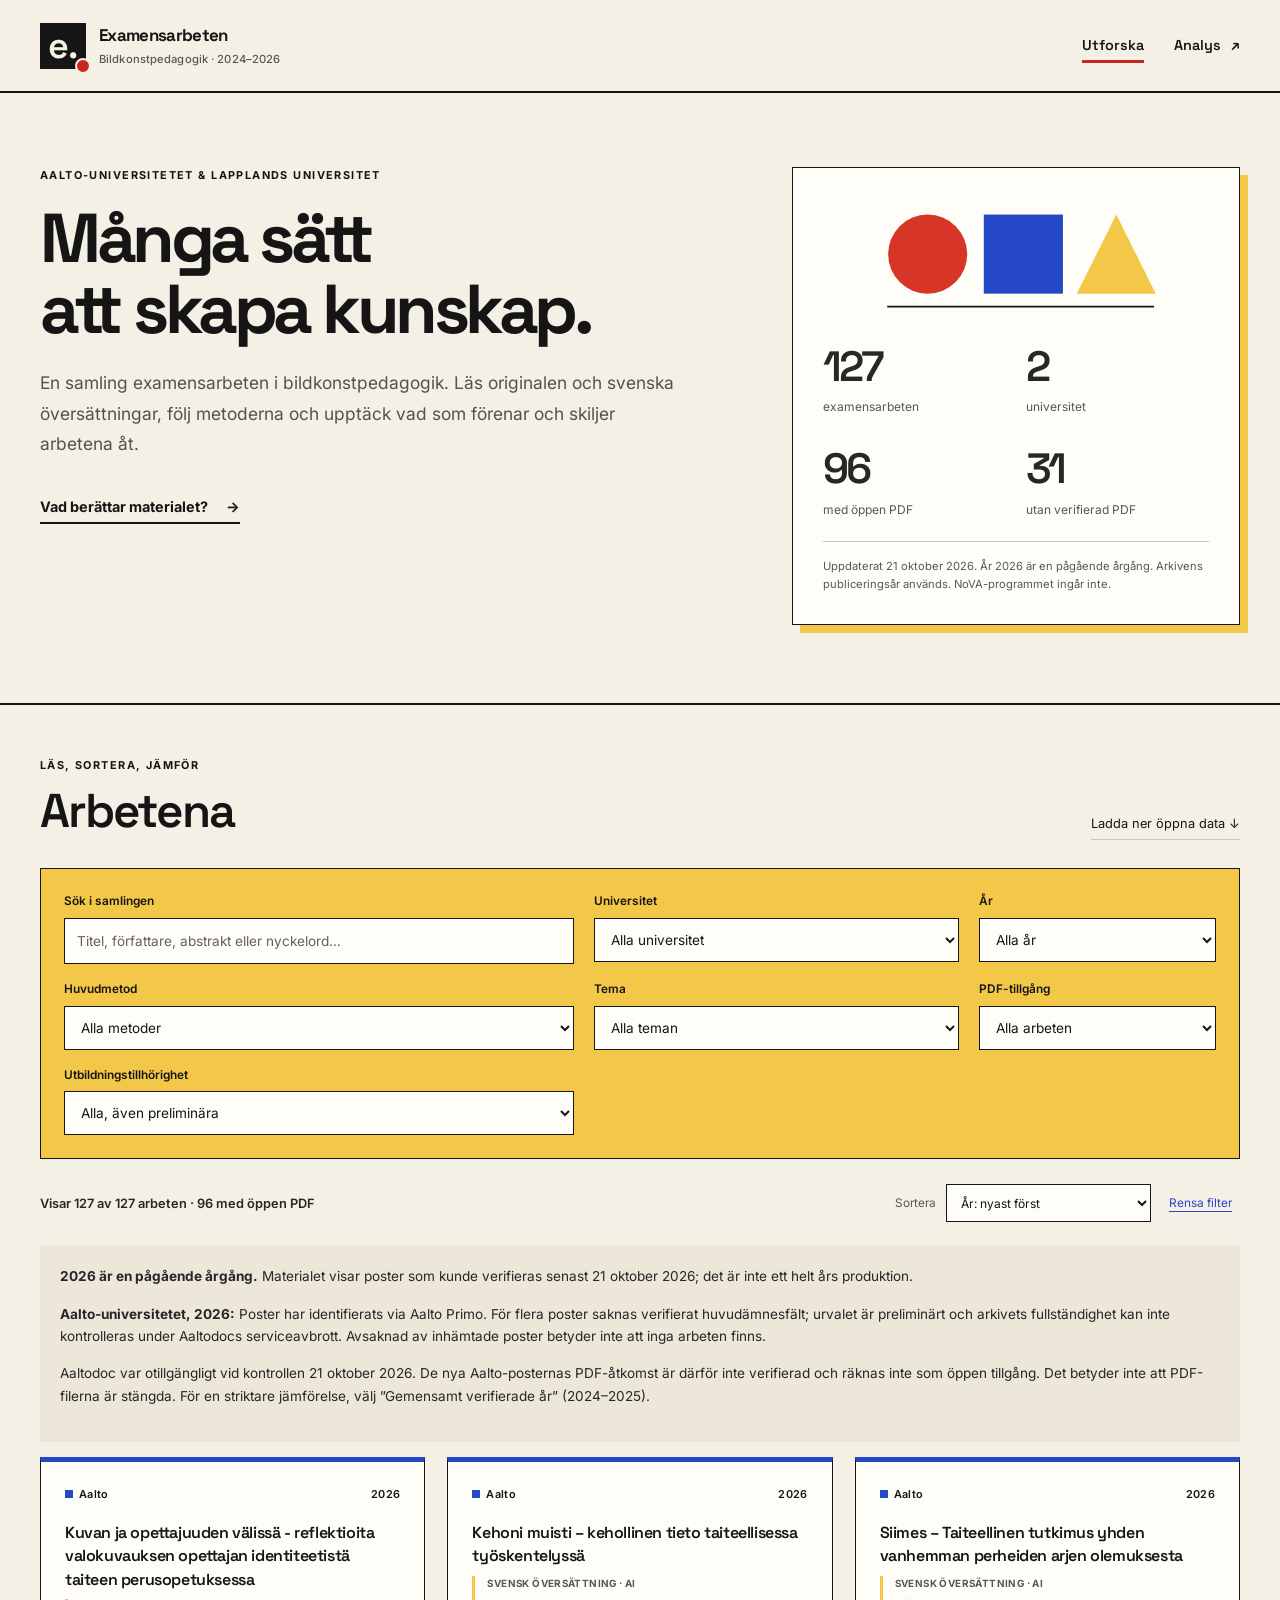
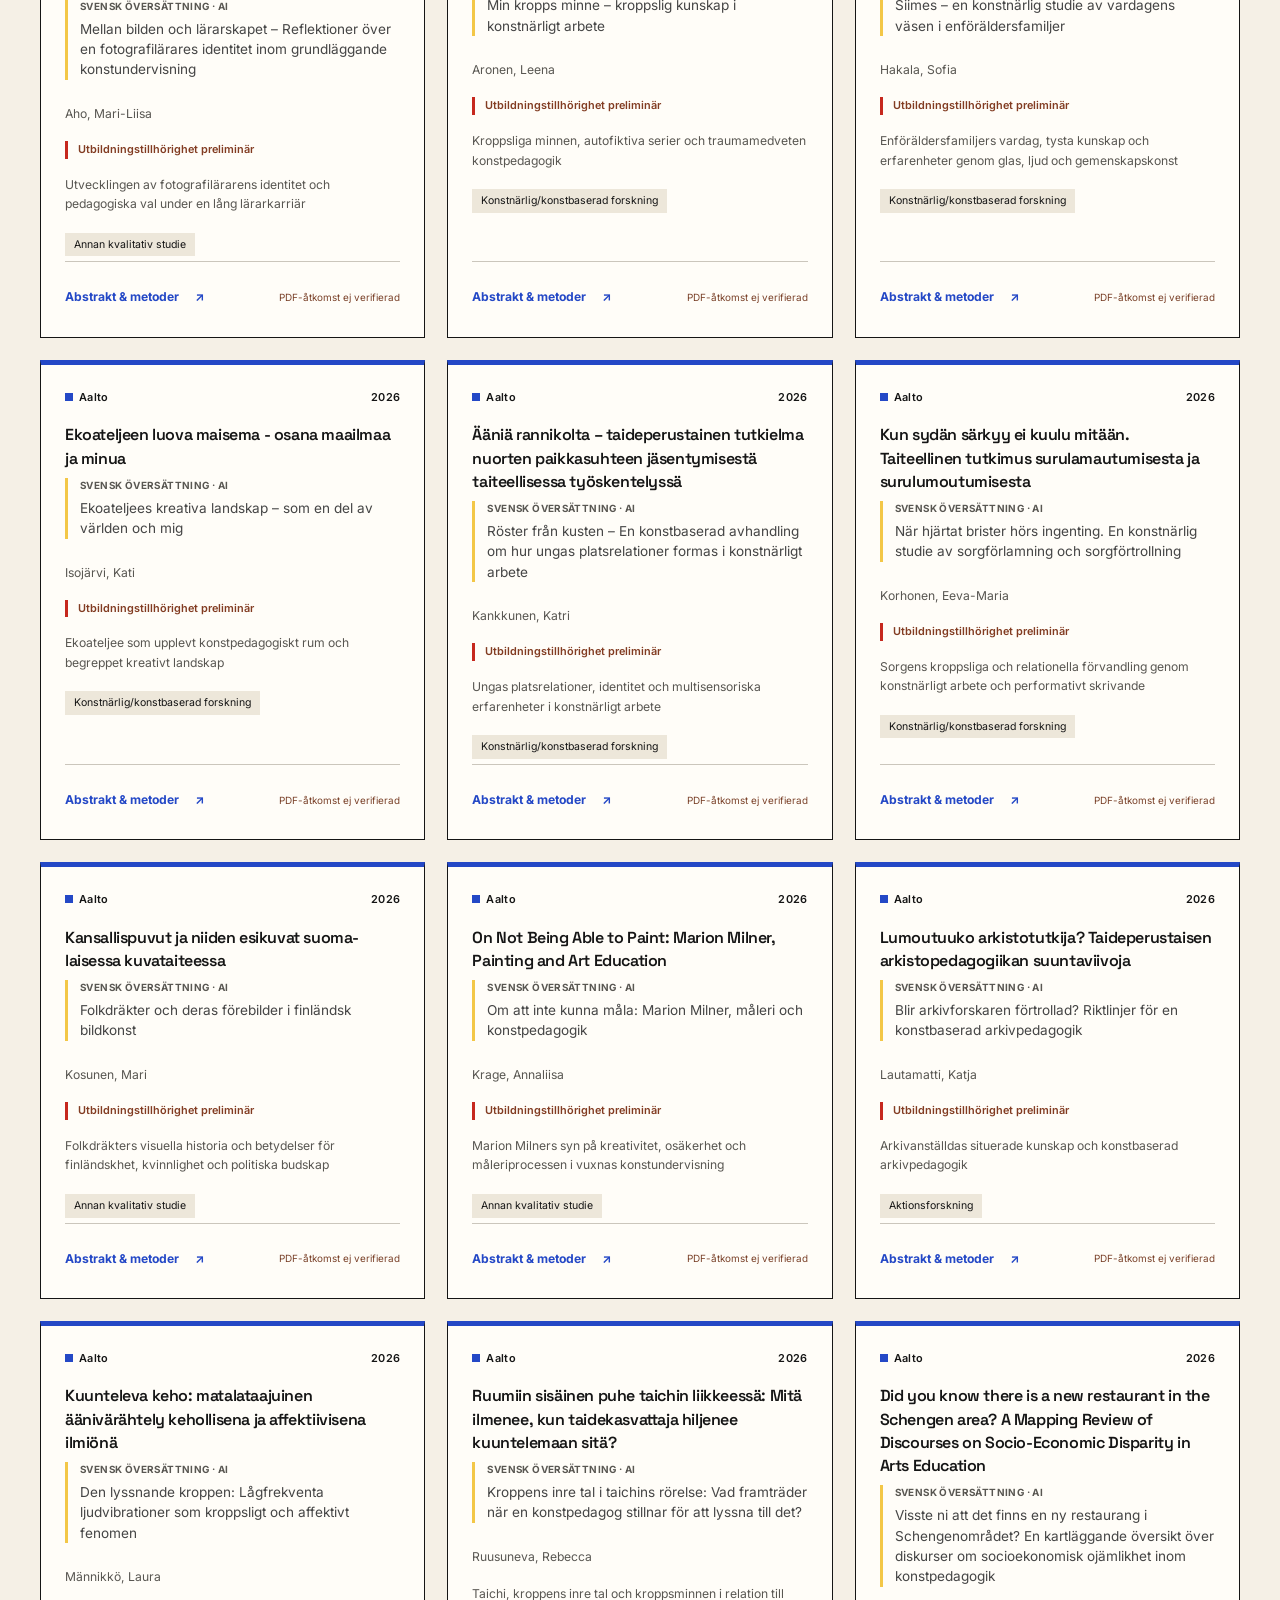
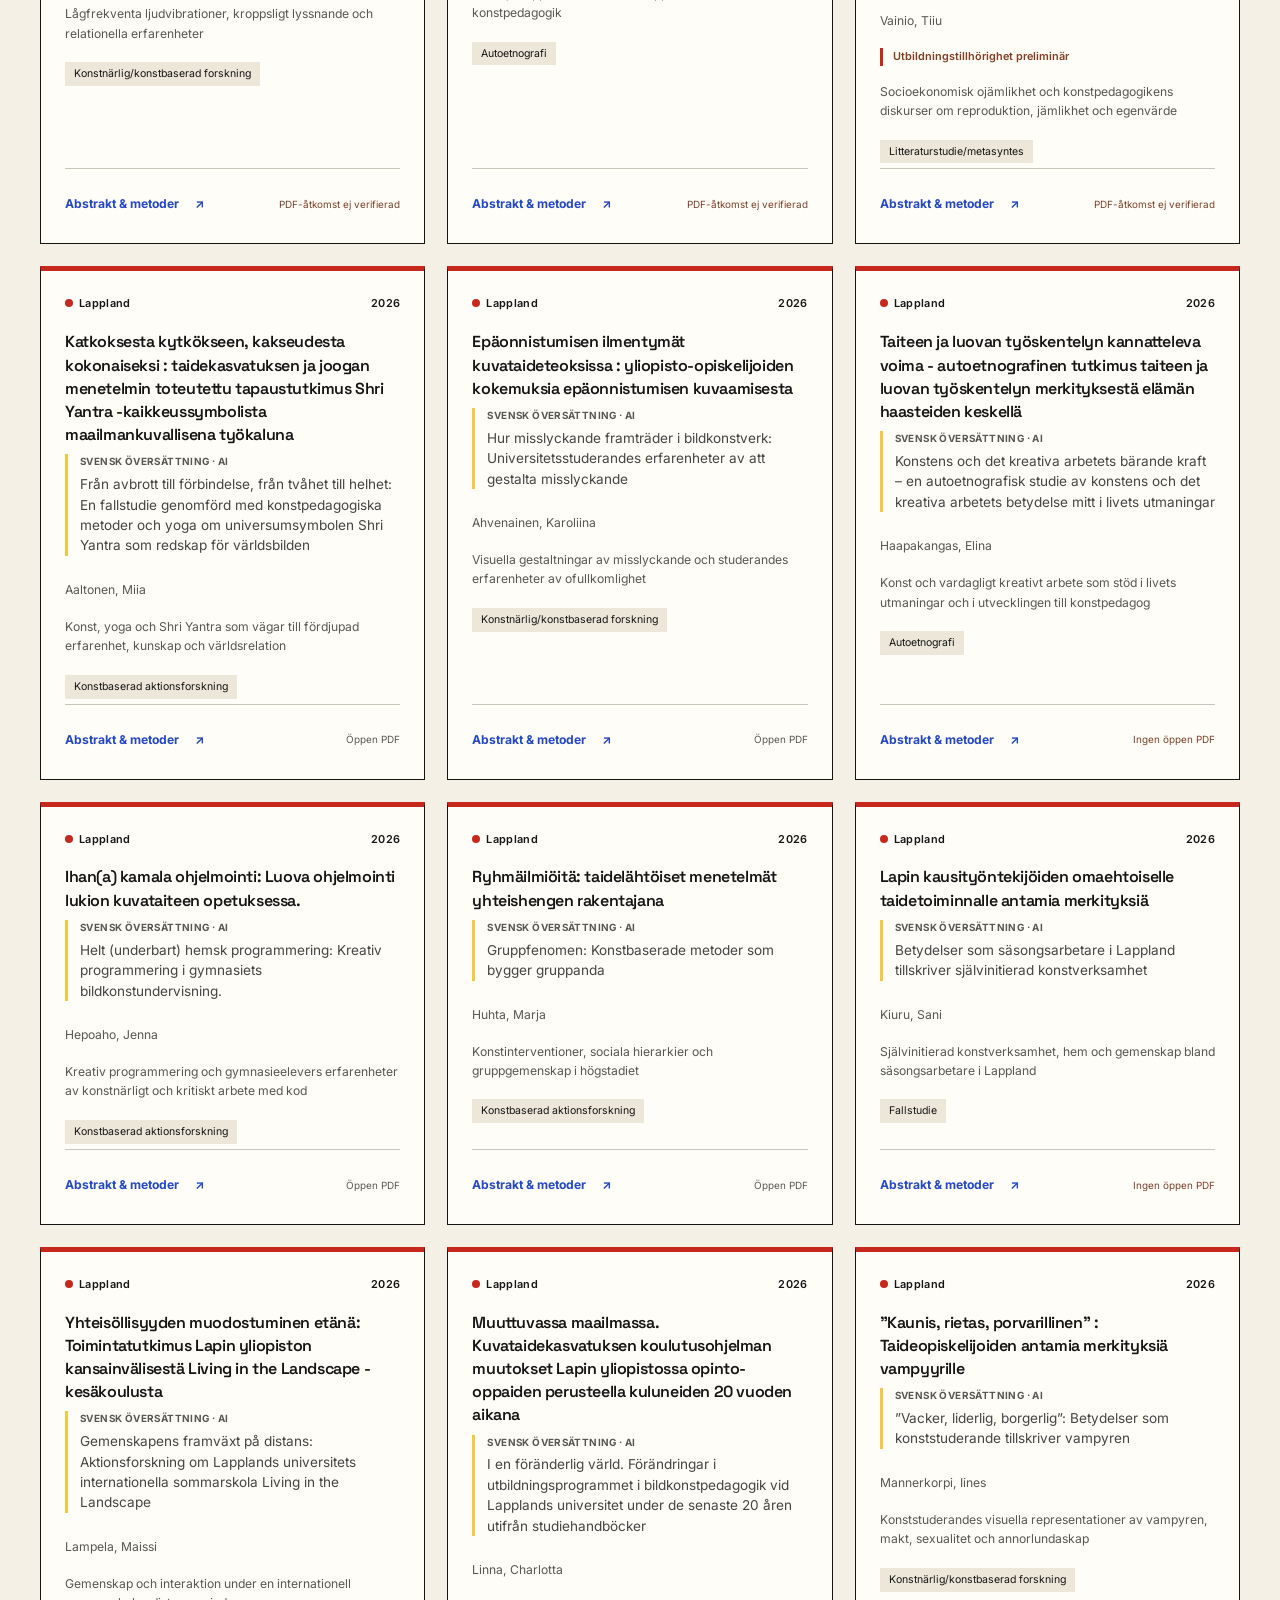
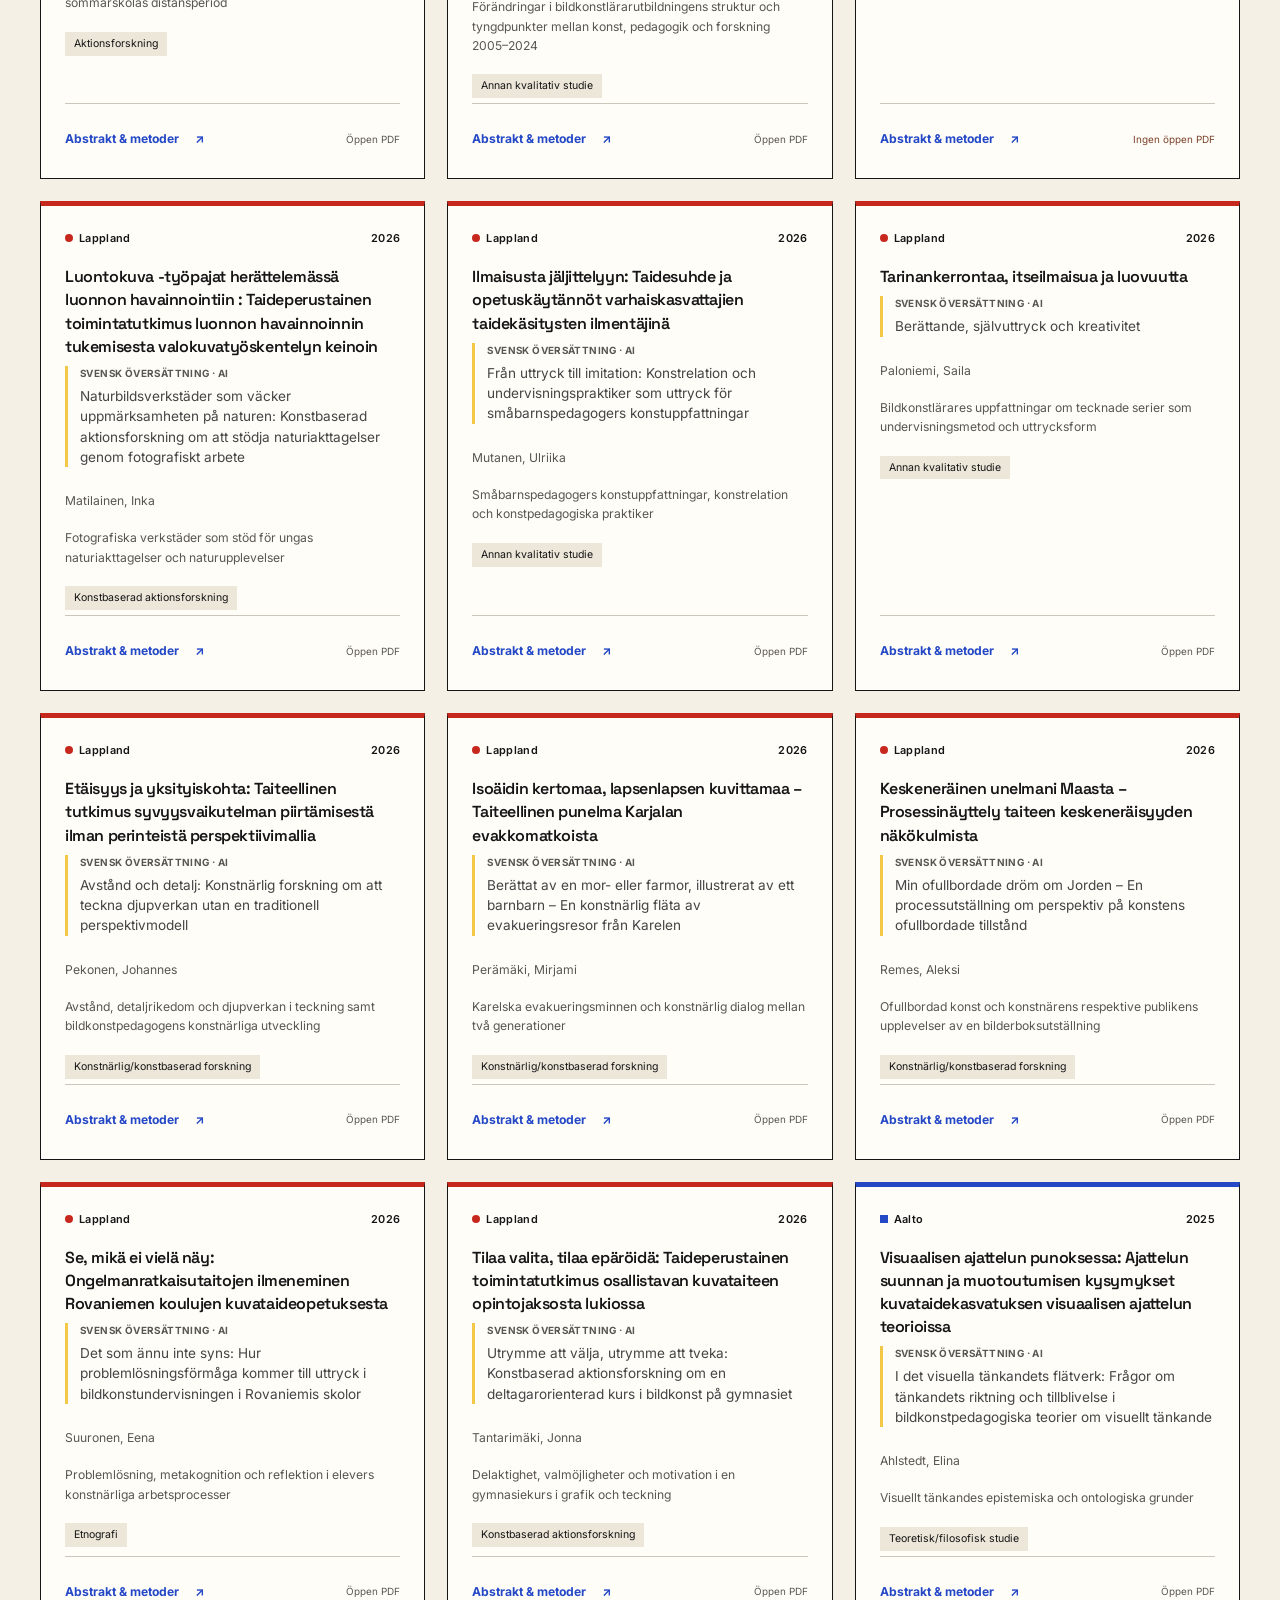
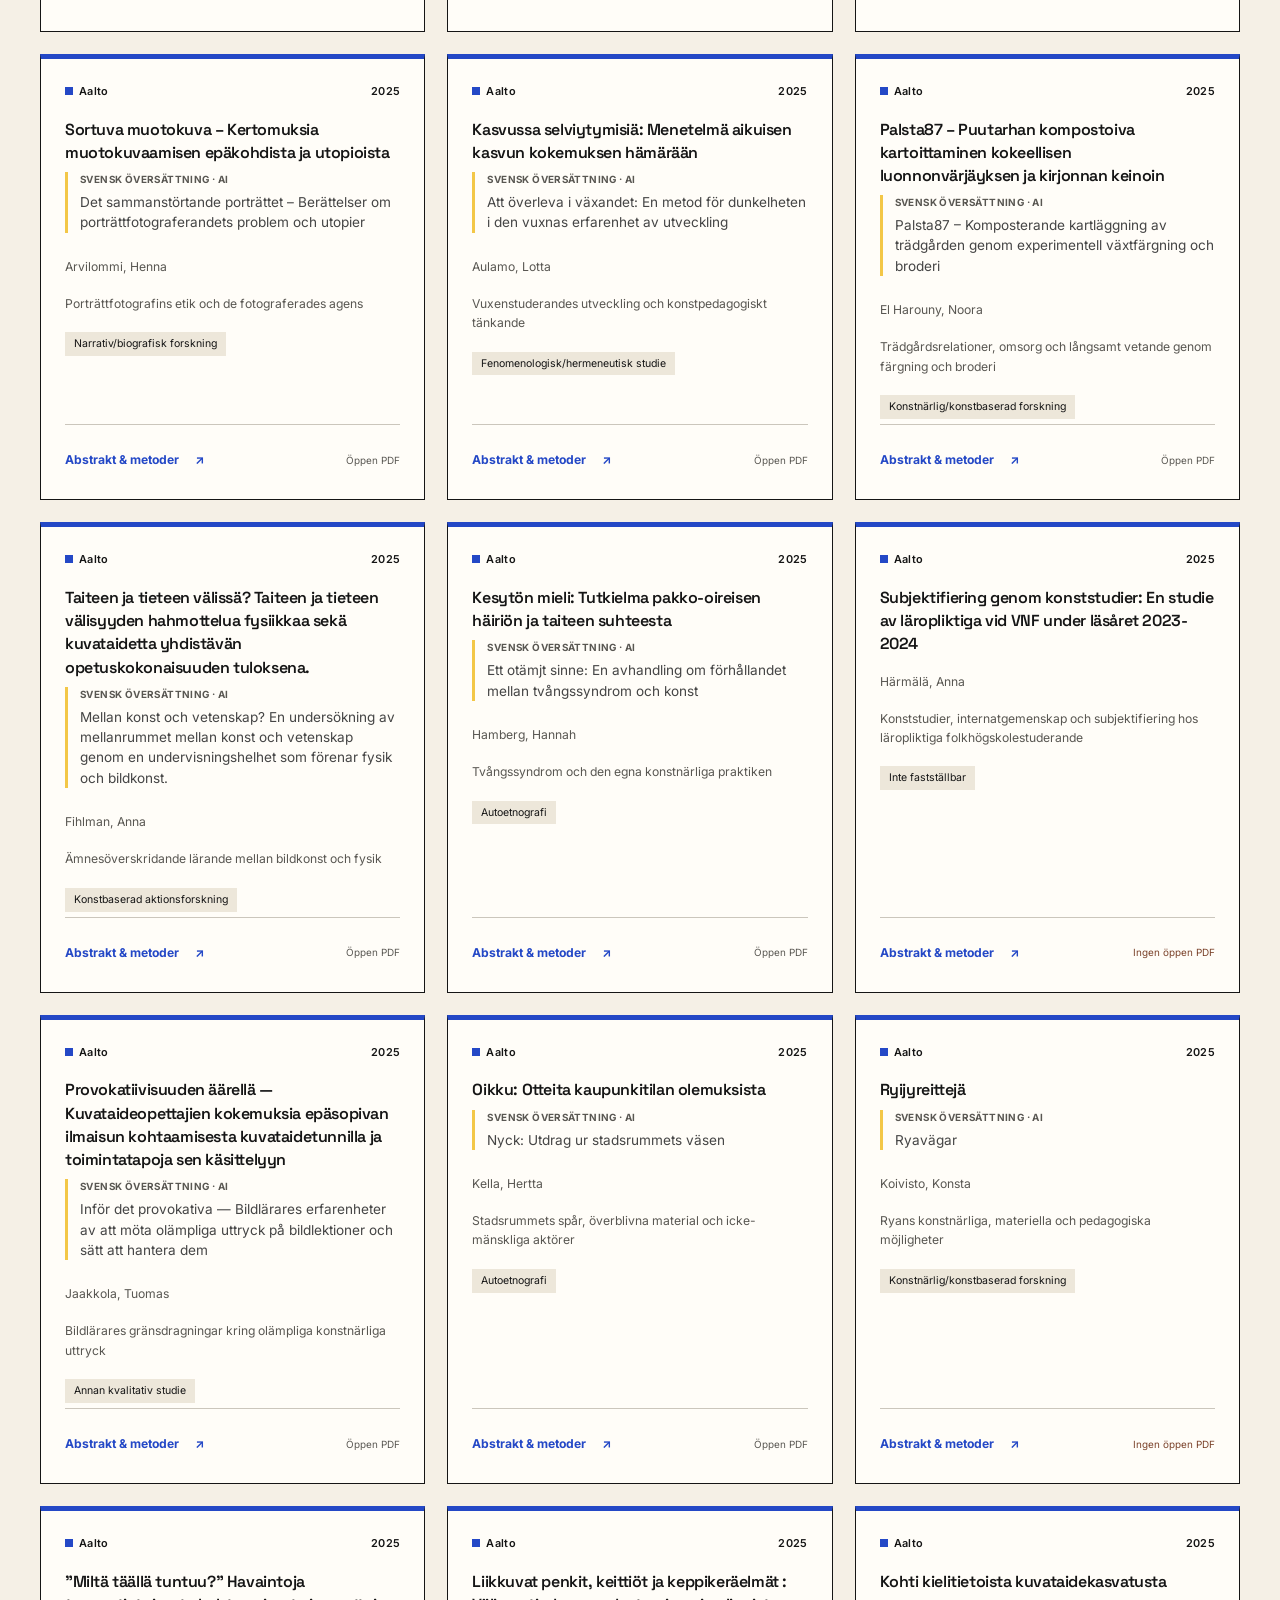
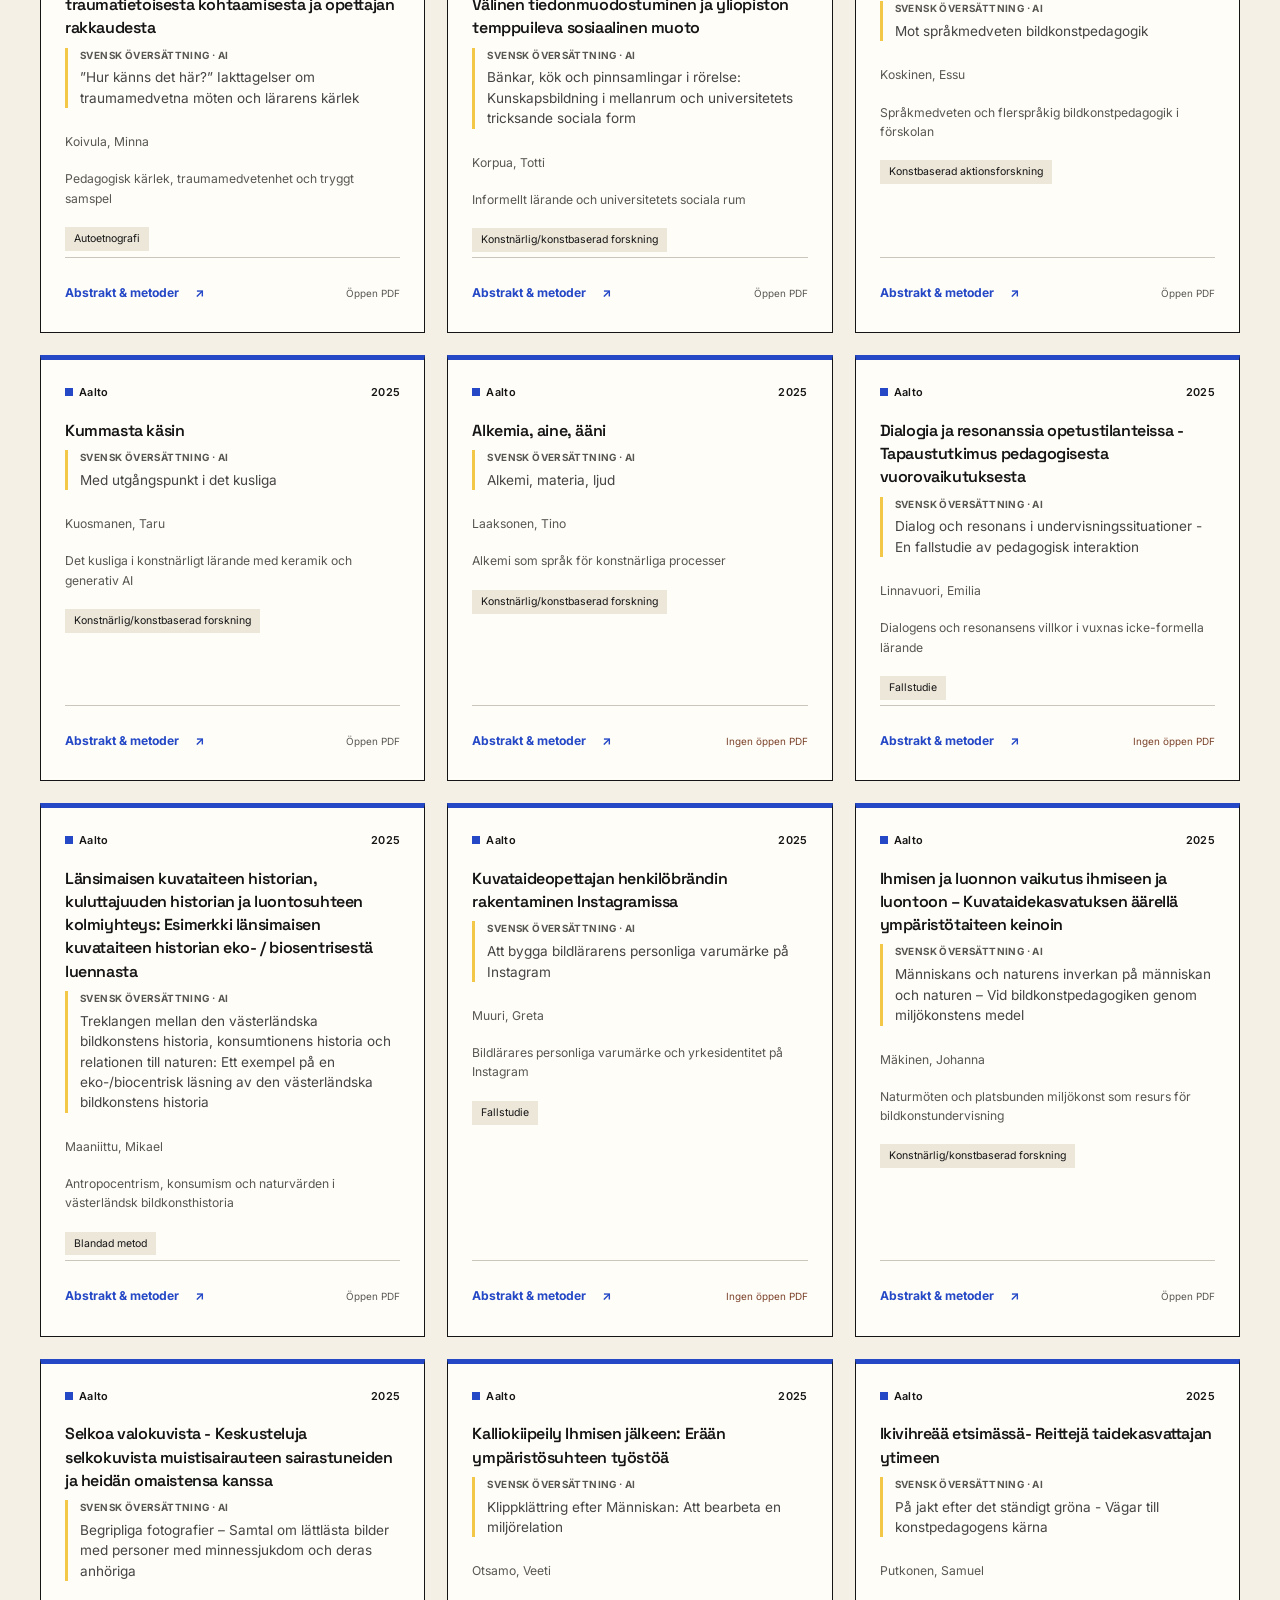
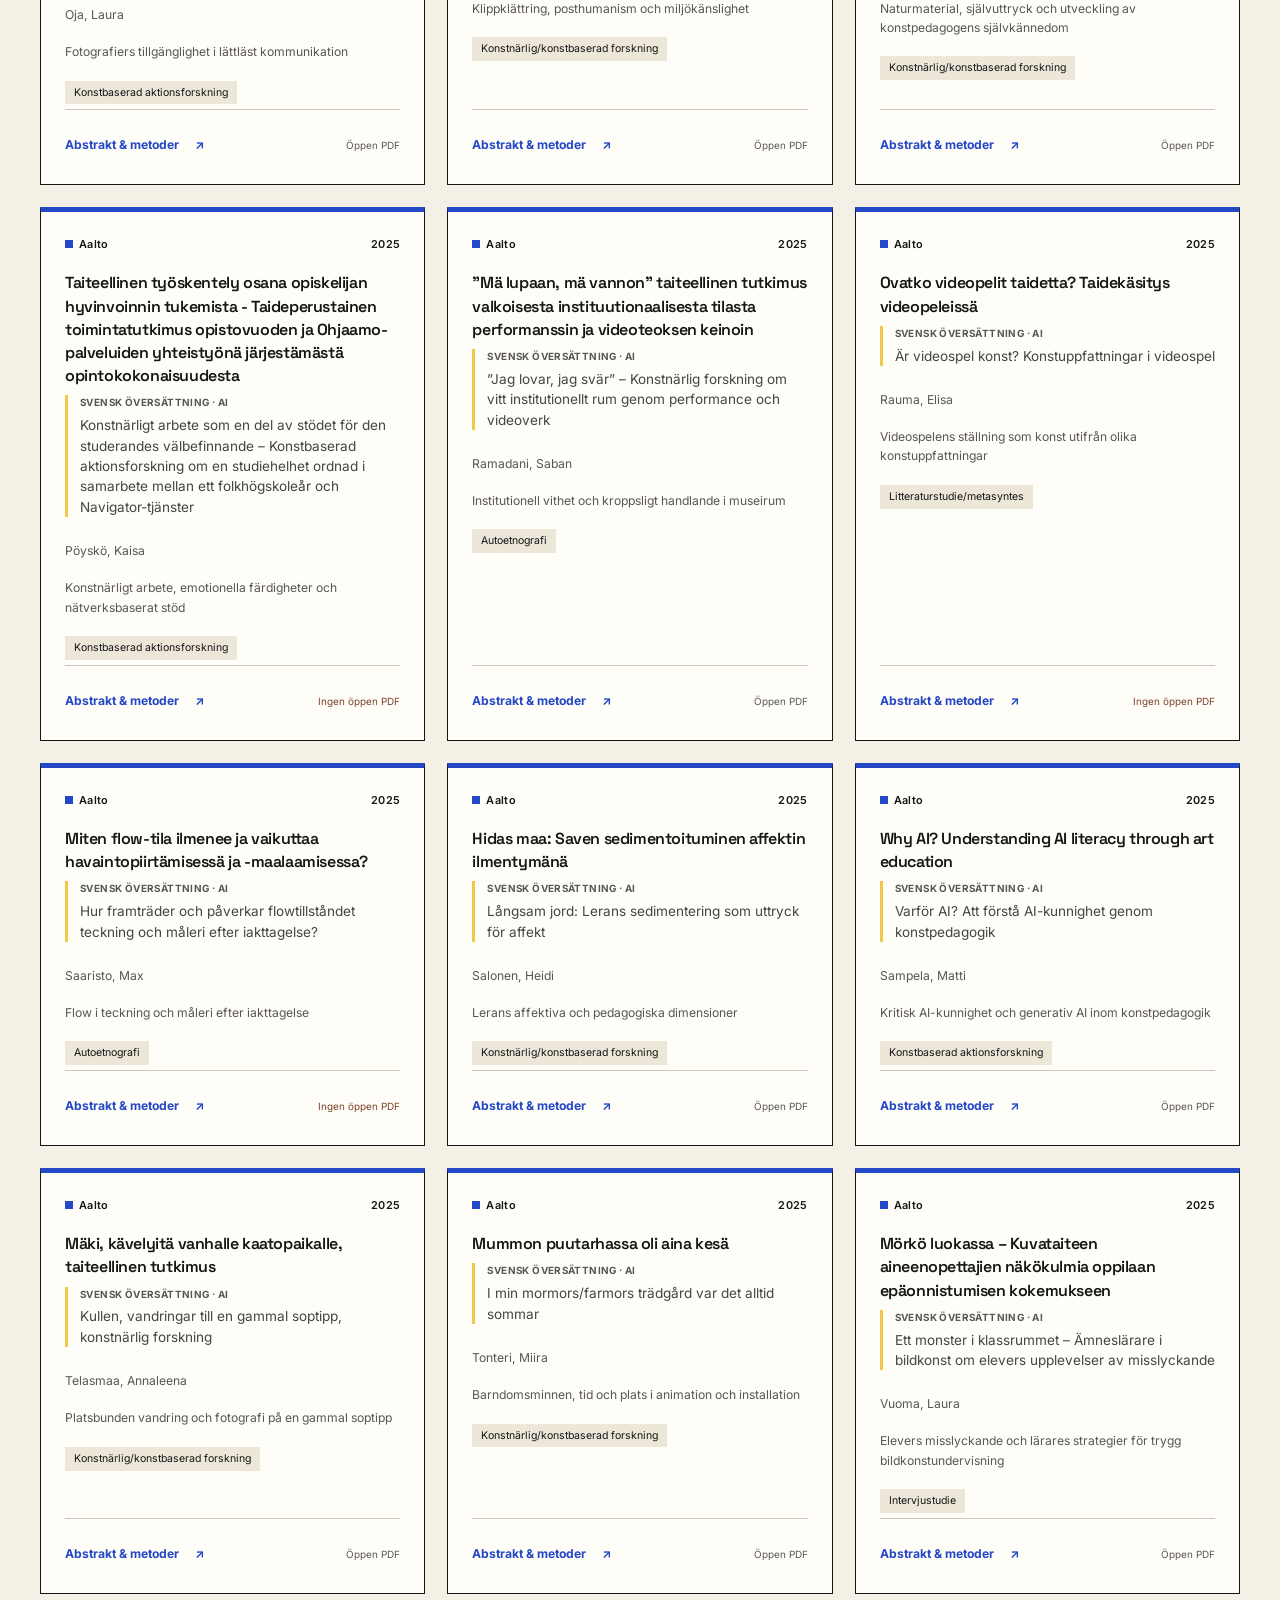
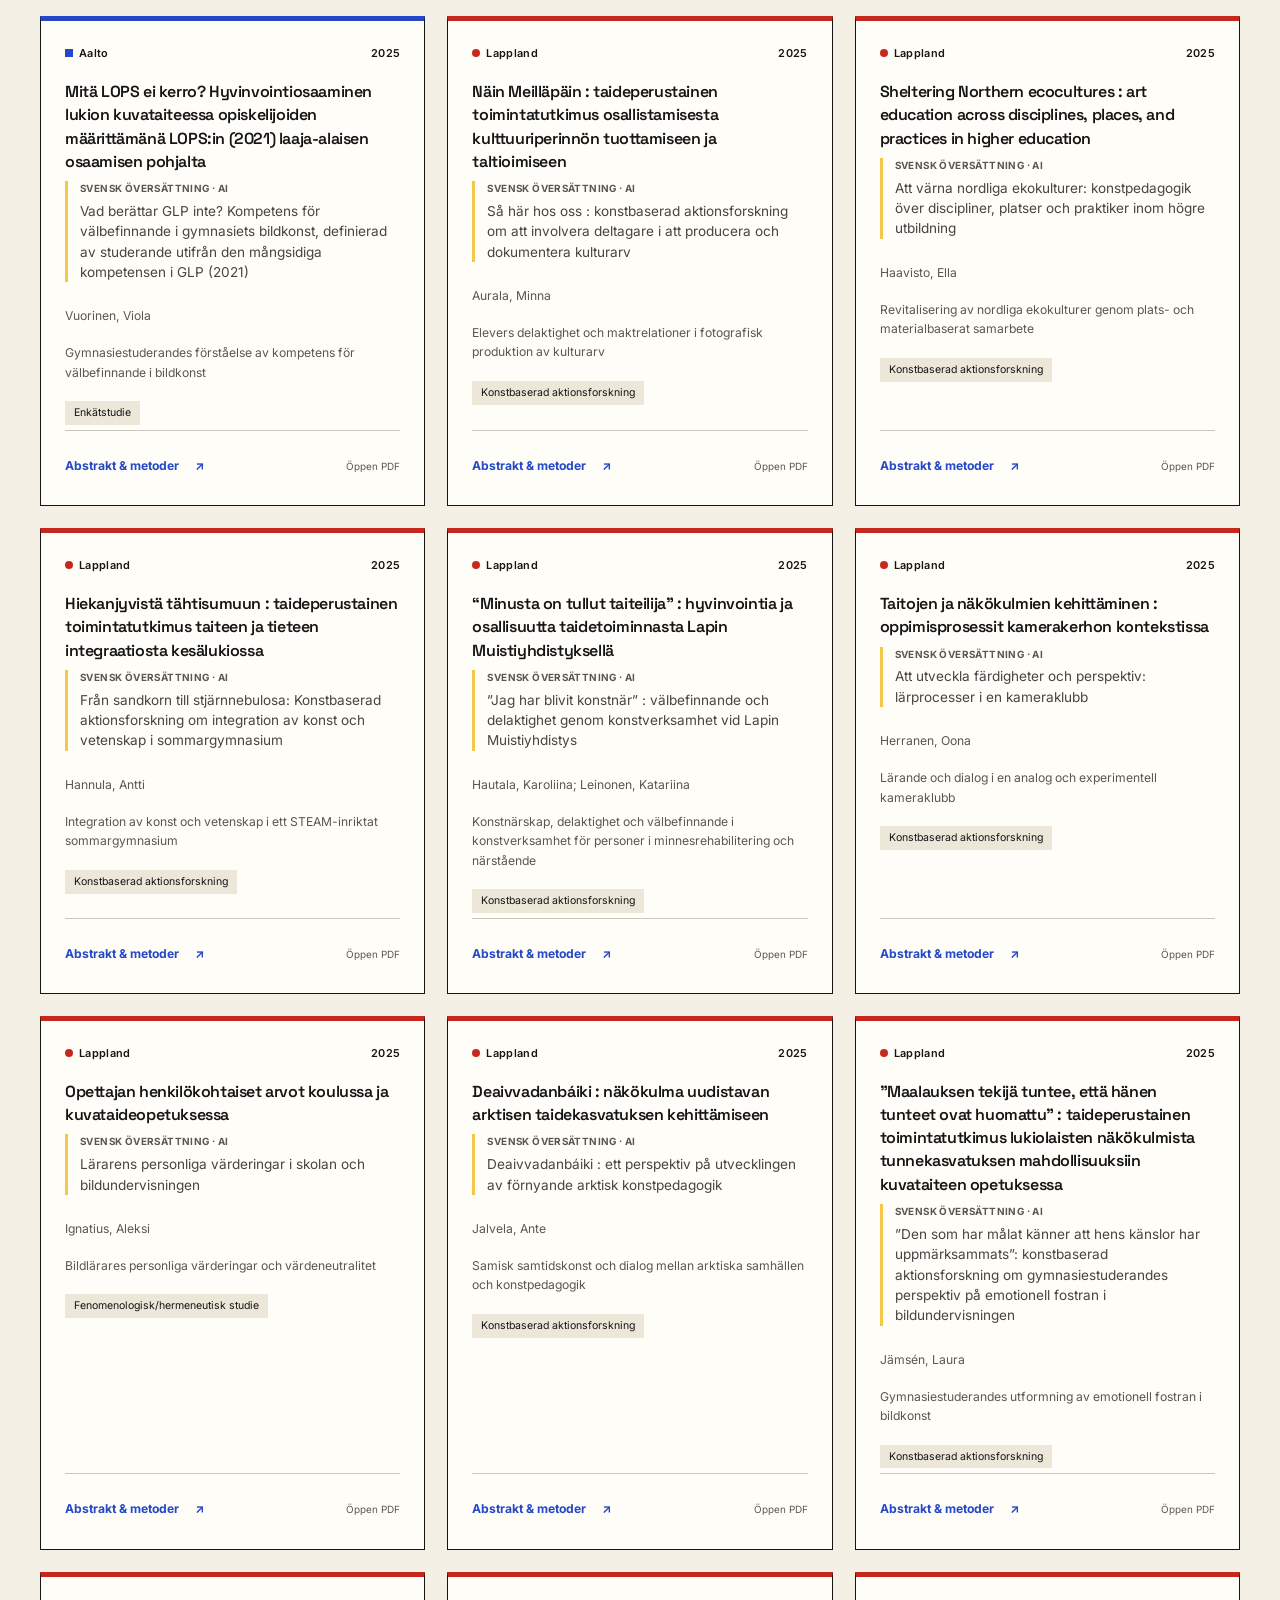
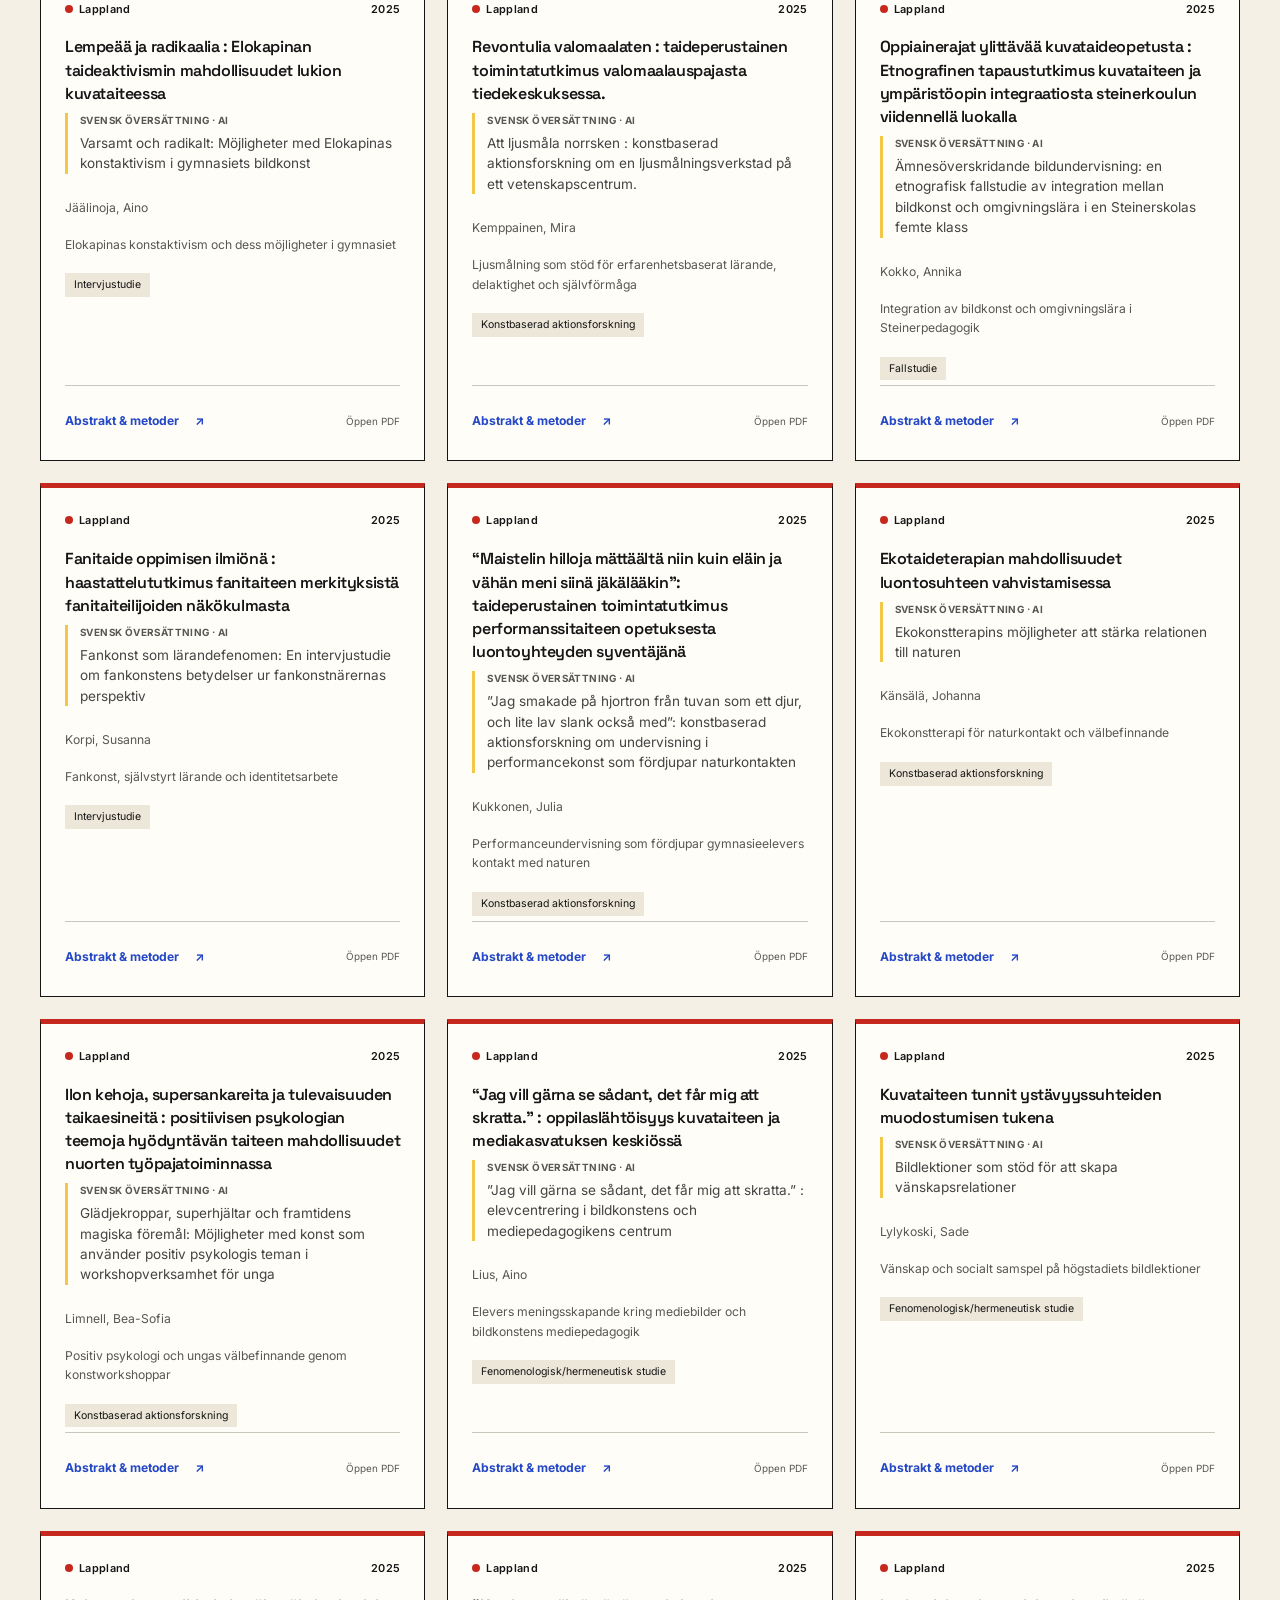
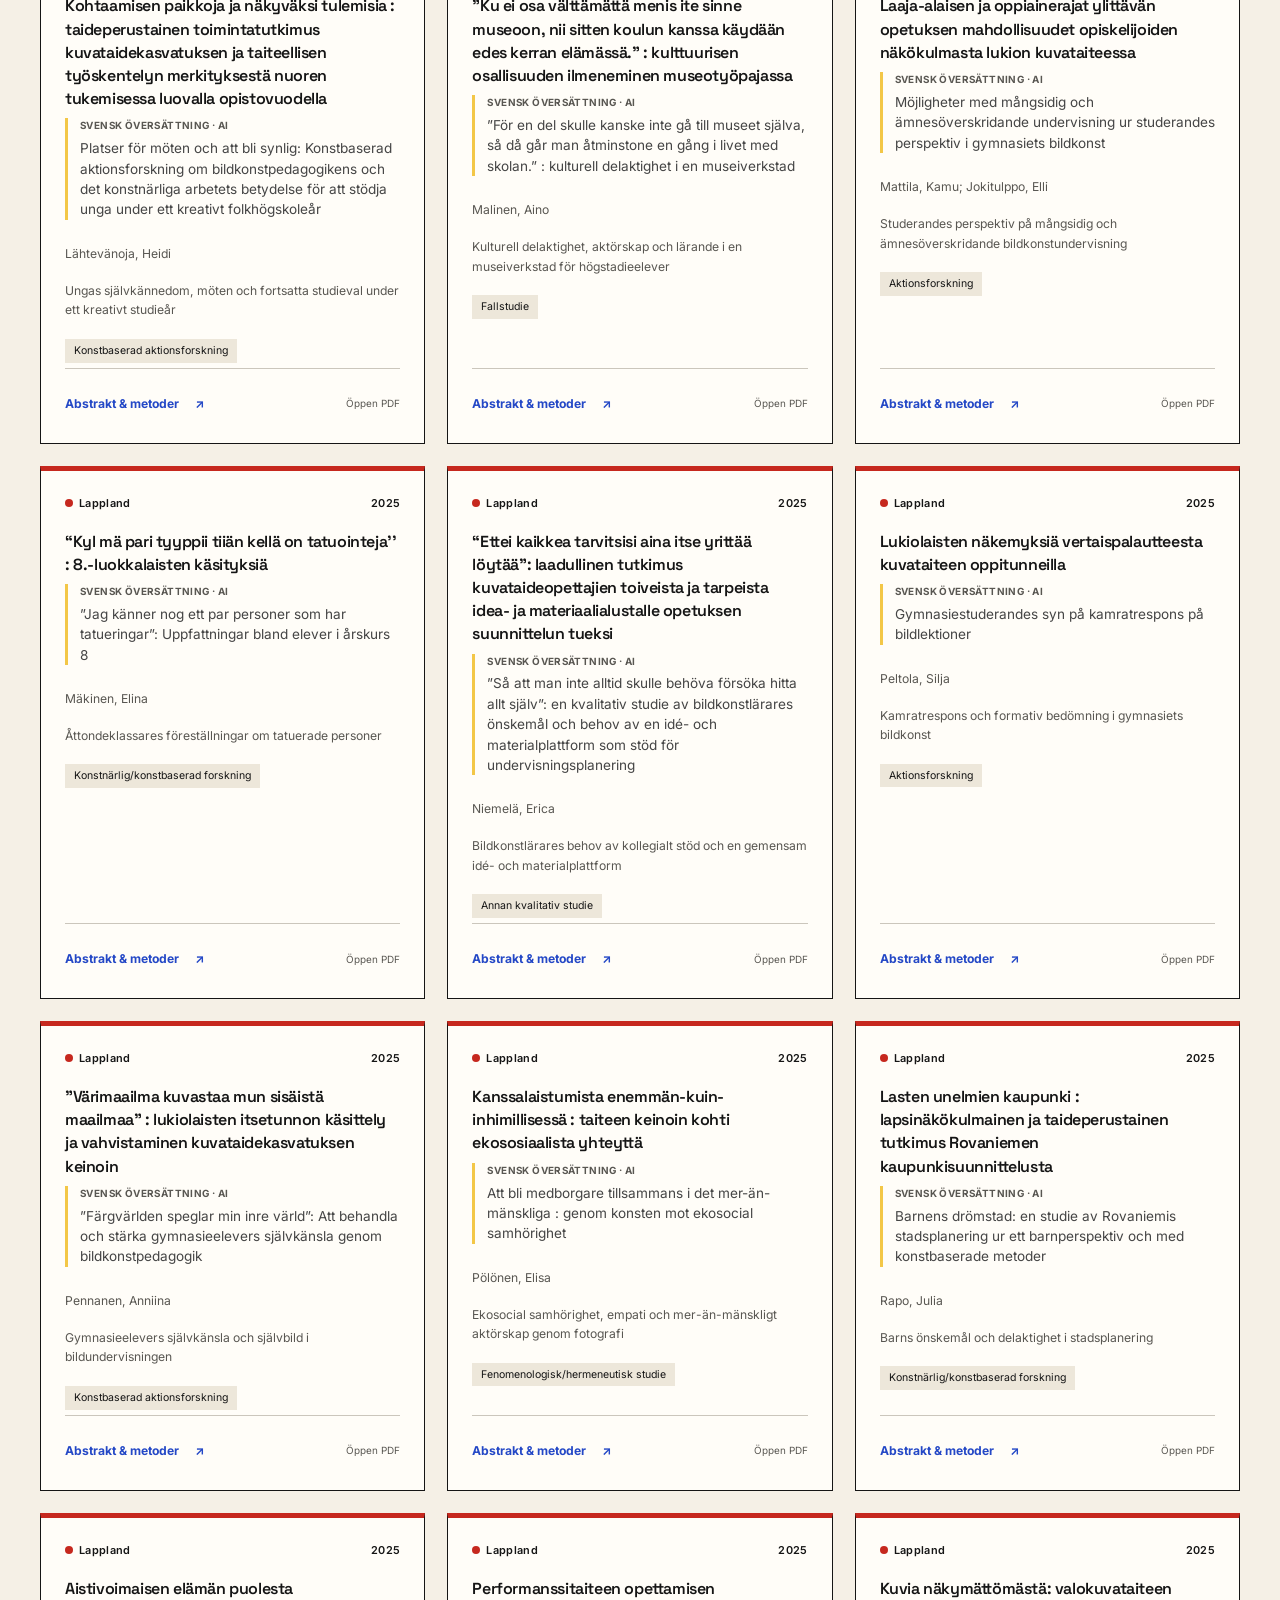
==== docs/index.html @ a94b7930 "Add 2026 thesis records and interactive university comparison" ====
<!doctype html>
<html lang="sv">
<head>
  <meta charset="utf-8"><meta name="viewport" content="width=device-width, initial-scale=1">
  <meta name="description" content="Utforska examensarbeten i bildkonstpedagogik från Aalto-universitetet och Lapplands universitet, 2024–2026. Original, svenska översättningar och källbelagda metoder.">
  <meta name="theme-color" content="#151515"><title>Examensarbeten · Bildkonstpedagogik 2024–2026</title>
  <link rel="stylesheet" href="assets/style.css?v=2026-1"><script type="module" src="assets/app.js?v=2026-1"></script>
</head>
<body data-page="catalogue">
  <a class="skip" href="#main">Hoppa till innehållet</a>
  <header class="site-header"><div class="header-inner"><a class="brand" href="./" aria-label="Examensarbeten, startsida"><span class="brand-mark" aria-hidden="true">e.</span><span>Examensarbeten<small>Bildkonstpedagogik · 2024–2026</small></span></a><nav aria-label="Huvudnavigation"><a href="./" aria-current="page">Utforska</a><a href="analys.html">Analys <span aria-hidden="true">↗</span></a></nav></div></header>
  <main id="main">
    <section class="hero wrap"><div><p class="eyebrow">Aalto-universitetet & Lapplands universitet</p><h1>Många sätt<br>att skapa kunskap.</h1><p class="lead">En samling examensarbeten i bildkonstpedagogik. Läs originalen och svenska översättningar, följ metoderna och upptäck vad som förenar och skiljer arbetena åt.</p><a class="text-link" href="analys.html">Vad berättar materialet? <span aria-hidden="true">→</span></a></div><aside class="hero-note" aria-label="Om samlingen"><div class="line-art" aria-hidden="true"><svg viewBox="0 0 300 125"><circle cx="54" cy="61" r="43" fill="#d73527"/><rect x="115" y="18" width="86" height="86" fill="#2448c6"/><path d="M216 104L259 18L302 104Z" fill="#f3c747"/><path d="M10 118H300" stroke="#151515" stroke-width="2"/></svg></div><div class="stat-grid" id="hero-stats"><p>Materialet laddas…</p></div><p class="fine">Uppdaterat 21 oktober 2026. År 2026 är en pågående årgång. Arkivens publiceringsår används. NoVA-programmet ingår inte.</p></aside></section>
    <section class="catalogue-section"><div class="wrap">
      <div class="section-heading"><div><p class="eyebrow">Läs, sortera, jämför</p><h2>Arbetena</h2></div><a class="download-link" href="data/theses.json" download>Ladda ner öppna data <span aria-hidden="true">↓</span></a></div>
      <form class="filters" id="filters" role="search" aria-label="Sök och filtrera examensarbeten">
        <div class="search-field"><label for="search">Sök i samlingen</label><input type="search" id="search" placeholder="Titel, författare, abstrakt eller nyckelord…" autocomplete="off"></div>
        <div><label for="university">Universitet</label><select id="university"><option value="">Alla universitet</option><option value="Aalto">Aalto-universitetet</option><option value="Lappland">Lapplands universitet</option></select></div>
        <div><label for="year">År</label><select id="year"><option value="">Alla år</option></select></div>
        <div><label for="method">Huvudmetod</label><select id="method"><option value="">Alla metoder</option></select></div>
        <div><label for="theme">Tema</label><select id="theme"><option value="">Alla teman</option></select></div>
        <div><label for="availability">PDF-tillgång</label><select id="availability"><option value="">Alla arbeten</option><option value="open">Öppen PDF</option><option value="closed">Ingen verifierad öppen PDF</option></select></div>
        <div><label for="verification">Utbildningstillhörighet</label><select id="verification"><option value="all">Alla, även preliminära</option><option value="confirmed">Bekräftad i källa</option></select></div>
      </form>
      <div class="results-toolbar"><p id="result-count" role="status" aria-live="polite">Laddar arbeten…</p><div class="sort-control"><label for="sort">Sortera</label><select id="sort"><option value="year-desc">År: nyast först</option><option value="year-asc">År: äldst först</option><option value="university">Universitet, sedan år</option><option value="title">Titel: A–Ö</option><option value="author">Författare: A–Ö</option></select><button id="reset" class="quiet-button" type="button">Rensa filter</button></div></div>
      <p id="catalogue-coverage-warning" class="notice" hidden></p><div class="catalogue-grid" id="results" aria-label="Examensarbeten"></div>
      <noscript><p class="notice">Katalogen behöver JavaScript för sökning och sortering. Du kan också <a href="data/theses.json">läsa hela datamaterialet som JSON</a>.</p></noscript>
      <p class="catalogue-footnote">Originalet visas före översättningen. AI-översättningar och analytiska kategorier är märkta. Läs alltid arkivposten och arbetets egen metodbeskrivning vid fördjupad användning.</p>
    </div></section>
    <section class="wrap closing"><p class="eyebrow">En samling är också ett urval</p><h2>Vad syns – och vad saknas?</h2><p>Öppen tillgång, arkivens metadata och våra klassificeringar påverkar bilden. Analysen visar både mönster och de begränsningar som följer med att göra en samling räkningsbar.</p><a class="pill-link" href="analys.html">Utforska analysen <span aria-hidden="true">→</span></a></section>
  </main>
  <footer class="site-footer wrap"><p>Examensarbeten <span>·</span> Ett källnära, kritiskt läsarkiv</p><div><a href="https://github.com/tdufva/examnesarbete">Källkod & metod</a><a href="https://github.com/tdufva/examnesarbete/issues/new?template=korrigering.yml">Föreslå en korrigering</a></div></footer>
  <dialog id="work-dialog" aria-labelledby="dialog-title"><div class="dialog-header"><span>Examensarbete · Källor & läsning</span><button class="close-dialog" type="button" aria-label="Stäng arbetet">Stäng <span aria-hidden="true">×</span></button></div><div id="dialog-body"></div></dialog>
</body></html>
---- docs/assets/style.css ----
@import url('https://fonts.googleapis.com/css2?family=Inter:wght@400;500;600;700&family=Space+Grotesk:wght@400;500;600;700&display=swap');
/* A contemporary Bauhaus palette: paper, black and three primary colours. */
:root{--paper:#f5f0e6;--ink:#151515;--body:#272727;--muted:#595752;--line:#cbc6bc;--green:#2448c6;--light:#ede7da;--yellow:#f3c747;--white:#fffdf8;--orange:#c6281e;--radius:0px}

*{box-sizing:border-box}
html{scroll-behavior:smooth;scroll-padding-top:96px}
body{margin:0;background:var(--paper);color:var(--body);font:16px/1.65 'Inter',system-ui,sans-serif}
h1,h2,h3,h4{font-family:'Space Grotesk',system-ui,sans-serif;color:var(--ink);line-height:1.2;letter-spacing:-.035em;margin-top:0}
h1{font-size:clamp(2.8rem,5.4vw,5rem);font-weight:600;margin-bottom:24px;line-height:1.08}
h2{font-size:clamp(2rem,3.7vw,3.15rem);font-weight:600;margin-bottom:15px}
h3{font-size:1.2rem;font-weight:700;margin-bottom:15px;letter-spacing:-.02em}
p{margin:0 0 1.1em}
a{color:var(--ink);text-underline-offset:4px}
a:hover{color:var(--orange)}
button,input,select{font:inherit}
button,a,input,select,summary{touch-action:manipulation}
button{cursor:pointer}
button:disabled{cursor:default}
a:focus-visible,button:focus-visible,select:focus-visible,input:focus-visible,summary:focus-visible{outline:3px solid #2448c6;outline-offset:4px}
.wrap{width:min(1260px,calc(100% - 80px));margin-inline:auto}
.skip{position:fixed;top:-100px;left:10px;z-index:1000;background:var(--ink);color:white;padding:12px}
.skip:focus{top:10px}
.site-header{background:var(--paper);border-bottom:1px solid var(--line);position:sticky;top:0;z-index:20}
.header-inner{width:min(1360px,calc(100% - 80px));margin:auto;display:flex;align-items:center;justify-content:space-between;min-height:91px;gap:30px}
.brand{display:flex;gap:13px;align-items:center;text-decoration:none;font-weight:700;line-height:1.25;font-size:1.06rem;letter-spacing:-.03em}
.brand small{display:block;font-size:.7rem;font-weight:500;color:var(--muted);letter-spacing:.025em;margin-top:5px}
.brand-mark{display:grid;place-items:center;background:var(--ink);color:var(--paper);font-family:Georgia,serif;font-size:34px;font-style:italic;font-weight:400;width:46px;height:46px;border-radius:50%}
nav{display:flex;gap:30px}
nav a{text-decoration:none;font-size:.9rem;font-weight:600;white-space:nowrap}
nav a[aria-current]{text-decoration:underline;text-decoration-thickness:2px;text-underline-offset:10px}
nav a span{margin-left:6px}
.hero{display:grid;grid-template-columns:1.55fr 1fr;gap:100px;padding-top:74px;padding-bottom:78px}
.eyebrow{text-transform:uppercase;font-size:.7rem;letter-spacing:.16em;line-height:1.5;font-weight:700;margin-bottom:20px;color:var(--green)}
.lead{font-size:1.09rem;line-height:1.75;max-width:650px;color:#525252}
.text-link{font-size:.9rem;font-weight:700;text-decoration:none;display:inline-block;border-bottom:1px solid var(--ink);padding-bottom:3px}
.text-link span{margin-left:15px}
.hero .text-link{margin-top:16px}
.hero-note{border:1px solid var(--line);border-radius:var(--radius);padding:28px 32px 24px;align-self:center;background:var(--light)}
.line-art{height:110px;margin:-10px 0 22px}
.line-art svg{width:100%;height:100%;fill:none;stroke:var(--green);stroke-width:1.2}
.stat-grid{display:grid;grid-template-columns:1fr 1fr;gap:23px 20px}
.stat{margin:0;line-height:1.4}
.stat strong{display:block;font-family:'Space Grotesk',sans-serif;font-size:2.3rem;font-weight:500;letter-spacing:-.05em}
.stat span{display:block;font-size:.75rem;color:var(--muted);margin-top:3px}
.fine{font-size:.7rem;color:var(--muted);line-height:1.6;margin:23px 0 0;padding-top:16px;border-top:1px solid #cbc6bc}
.catalogue-section{border-top:1px solid var(--line);padding:52px 0 58px;background:var(--white)}
.section-heading{display:flex;justify-content:space-between;gap:30px;align-items:flex-end;margin-bottom:28px}
.section-heading h2{margin:0}
.section-heading .eyebrow{margin-bottom:10px}
.download-link{font-size:.8rem;white-space:nowrap;text-decoration:none;border-bottom:1px solid var(--line);padding-bottom:5px}
.filters{background:var(--light);border:1px solid var(--line);padding:23px;display:grid;grid-template-columns:1.4fr 1fr .65fr;gap:16px 20px;border-radius:var(--radius)}
label{display:block;font-size:.74rem;font-weight:600;margin-bottom:6px;color:var(--ink)}
input,select{width:100%;min-width:0;border:1px solid #bcb6ab;border-radius:3px;background:var(--white);color:var(--ink);padding:11px 12px;font-size:.85rem;min-height:44px}
select{padding-right:27px}
.search-field input{width:100%}
input::placeholder{color:#65615a}
.results-toolbar{display:flex;align-items:center;justify-content:space-between;gap:20px;padding:25px 0 23px}
.results-toolbar p{font-size:.8rem;font-weight:600;margin:0}
.sort-control{display:flex;align-items:center;gap:10px}
.sort-control label{white-space:nowrap;margin:0;color:var(--muted);font-weight:400}
.sort-control select{width:205px;padding:7px 10px;min-height:38px;font-size:.75rem}
.quiet-button{border:0;background:none;color:var(--green);font-size:.74rem;white-space:nowrap;text-decoration:underline;text-underline-offset:4px;padding:8px}
.catalogue-grid{display:grid;grid-template-columns:repeat(3,minmax(0,1fr));gap:20px}
.work-card{border:1px solid var(--line);border-radius:var(--radius);background:var(--white);display:flex;flex-direction:column;padding:24px;min-width:0;position:relative;transition:border-color .2s,box-shadow .2s}
.work-card:hover{border-color:#151515;box-shadow:0 4px 15px #15151509}
.card-meta{display:flex;justify-content:space-between;gap:10px;align-items:center;font-size:.68rem;font-weight:600;letter-spacing:.03em;color:var(--green);margin-bottom:17px}
.university-dot{display:inline-block;width:7px;height:7px;background:var(--green);border-radius:50%;margin-right:6px}
.lappland .university-dot{background:var(--orange)}
.work-card h3{font-size:1rem;letter-spacing:-.025em;line-height:1.45;margin-bottom:8px;font-weight:600;overflow-wrap:anywhere}
.translated-title{font-size:.85rem;line-height:1.5;color:#444444;border-left:2px solid var(--yellow);padding-left:12px;margin-bottom:16px}
.translation-label{font-size:.62rem;letter-spacing:.04em;text-transform:uppercase;display:block;color:#595752;font-weight:700;margin-bottom:5px}
.card-author{color:var(--muted);font-size:.76rem;margin:8px 0 17px}
.topic-line{font-size:.76rem;color:#525252;line-height:1.6;margin-bottom:15px}
.method-chip{display:inline-block;padding:4px 9px;border-radius:3px;background:var(--light);font-size:.66rem;line-height:1.5;color:var(--green);margin:0 4px 5px 0}
.card-bottom{display:flex;align-items:center;justify-content:space-between;gap:12px;margin-top:auto;padding-top:20px;border-top:1px solid #ded8cc}
.read-button{border:0;background:none;font-size:.76rem;font-weight:700;padding:5px 0;color:var(--ink);text-align:left}
.read-button span{padding-left:13px}
.access-label{font-size:.62rem;color:var(--muted);white-space:nowrap}
.access-label.closed{color:#7a4129}
.empty-state{grid-column:1/-1;padding:65px 25px;text-align:center;background:var(--light)}
.catalogue-footnote{font-size:.75rem;color:var(--muted);max-width:810px;margin-top:30px}
.closing{padding-top:80px;padding-bottom:80px;max-width:850px;text-align:center}
.closing p:not(.eyebrow){max-width:680px;margin:20px auto 28px;color:var(--muted)}
.pill-link{display:inline-flex;gap:35px;padding:12px 24px;background:var(--ink);color:var(--white);text-decoration:none;border-radius:40px;font-size:.85rem}
.pill-link:hover{background:var(--green);color:white}
.site-footer{display:flex;justify-content:space-between;gap:24px;padding:27px 0 35px;border-top:1px solid var(--line);font-size:.72rem;color:var(--muted)}
.site-footer p{margin:0}
.site-footer p span{margin:0 8px}
.site-footer div{display:flex;gap:24px}
.site-footer a{color:var(--muted)}
dialog{width:min(930px,calc(100% - 32px));max-height:92dvh;border:1px solid var(--line);border-radius:7px;padding:0;background:var(--white);color:var(--body);box-shadow:0 30px 130px #15151540}
dialog::backdrop{background:#15151599;backdrop-filter:blur(3px)}
.dialog-header{display:flex;justify-content:space-between;align-items:center;padding:14px 28px;border-bottom:1px solid var(--line);font-size:.68rem;font-weight:600;position:sticky;top:0;background:var(--white);z-index:2}
.close-dialog{border:0;background:none;font-size:.78rem;color:var(--ink);padding:8px}
.close-dialog span{font-size:1.2rem;margin-left:15px}
#dialog-body{padding:34px 45px 45px}
#dialog-title{font-size:1.8rem;line-height:1.35;margin-bottom:18px}
.dialog-title-sv{font-size:1.4rem;font-family:'Space Grotesk',sans-serif;border-left:3px solid var(--yellow);padding-left:18px;line-height:1.5;margin-bottom:20px}
.dialog-meta{display:flex;flex-wrap:wrap;gap:8px 20px;font-size:.8rem;color:var(--muted);margin:20px 0}
.source-actions{display:flex;flex-wrap:wrap;gap:14px;margin:20px 0 30px}
.source-actions a{font-size:.8rem;display:inline-block;border:1px solid var(--line);border-radius:3px;padding:8px 14px;text-decoration:none}
.source-actions a:first-child{background:var(--ink);color:white;border-color:var(--ink)}
.detail-section{border-top:1px solid var(--line);padding-top:26px;margin-top:28px}
.detail-section h3{font-size:1.1rem}
.abstract-text{font-size:.9rem;line-height:1.85;white-space:pre-line;overflow-wrap:anywhere}
.abstract-original{color:#525252}
.language-label{font-size:.7rem;font-weight:700;letter-spacing:.05em;color:var(--green);text-transform:uppercase;margin-bottom:15px}
.abstract-block+.abstract-block{margin-top:30px;background:var(--light);padding:25px;border-radius:3px}
.keyword-group{font-size:.83rem;line-height:1.85;margin-bottom:16px}
.keyword-group strong{display:block;font-size:.7rem;color:var(--muted)}
.method-evidence{margin-bottom:15px;padding-left:15px;border-left:2px solid var(--line)}
.method-evidence strong{font-size:.85rem}
.method-evidence small{display:block;color:var(--muted);font-size:.7rem;margin:4px 0}
.method-evidence p{font-size:.8rem;margin-bottom:0}
.method-note{font-size:.75rem;padding:15px;background:var(--light);color:#444444}
.theme-tags a{display:inline-block;border:1px solid var(--line);border-radius:20px;padding:5px 11px;font-size:.74rem;text-decoration:none;margin:0 5px 8px 0}
.permalink{font-size:.7rem;color:var(--muted)}
.analysis-hero{padding:70px 0 0}
.analysis-hero .lead{max-width:770px}
.anchor-nav{border-bottom:1px solid var(--line);margin-top:45px;padding-bottom:19px;gap:25px;flex-wrap:wrap}
.anchor-nav a{font-size:.76rem;font-weight:500}
.analysis-block{padding-top:62px;padding-bottom:66px}
.section-aside{font-size:.76rem;color:var(--muted);margin:0}
.insight-grid{display:grid;grid-template-columns:repeat(3,1fr);gap:22px}
.insight{padding:27px;border:1px solid var(--line);border-radius:var(--radius);background:var(--white)}
.insight-kicker{font-size:.7rem;color:var(--green);margin-bottom:20px}
.insight-number{font-family:'Space Grotesk',sans-serif;font-size:2.6rem;line-height:1.05;letter-spacing:-.05em;margin-bottom:12px;color:var(--ink)}
.insight h3{font-size:1.1rem;line-height:1.4;margin-bottom:12px}
.insight p:last-child{font-size:.76rem;color:var(--muted);margin-bottom:0}
.editorial-note{display:flex;gap:23px;margin-top:30px;padding:24px 0 0}
.note-symbol{font-size:3.4rem;line-height:1;color:#c6281e;font-family:Georgia,serif}
.editorial-note p{font-size:.85rem;line-height:1.8;max-width:930px;margin:0}
.tinted-section{background:var(--light);border-top:1px solid var(--line);border-bottom:1px solid var(--line)}
.segmented{display:flex;padding:3px;border:1px solid #aaa397;border-radius:4px;flex-shrink:0;align-self:flex-end}
.segmented button{border:0;border-radius:2px;padding:7px 16px;font-size:.76rem;color:var(--ink);background:none}
.segmented button[aria-pressed=true]{color:var(--white);background:var(--ink)}
.comparison-readings{display:grid;grid-template-columns:1fr 1fr;gap:45px;margin:35px 0}
.comparison-readings article{border-top:2px solid var(--green);padding-top:20px}
.comparison-readings article:nth-child(2){border-color:var(--orange)}
.comparison-readings h3{font-size:1rem}
.comparison-readings p{font-size:.85rem;line-height:1.8}
.compare-key{display:flex;gap:24px;font-size:.73rem;margin-bottom:24px}
.swatch{display:inline-block;width:9px;height:9px;background:var(--green);margin-right:7px}
.swatch.lappland{background:var(--orange)}
.comparison-row{display:grid;grid-template-columns:270px 1fr;gap:26px;border-top:1px solid #cbc6bc;padding:18px 0}
.comparison-label{font-size:.8rem;padding-top:4px}
.bar-pair{display:grid;gap:7px}
.bar-line{display:grid;grid-template-columns:1fr 90px;gap:15px;align-items:center}
.bar-track{background:#ddd7cc;height:12px;position:relative;border-radius:1px;overflow:hidden}
.bar-fill{height:100%;background:var(--green)}
.bar-fill.lappland{background:var(--orange)}
.bar-value{font-size:.72rem;font-variant-numeric:tabular-nums;color:var(--ink)}
.chart-note{font-size:.72rem;color:var(--muted);line-height:1.75;margin:23px 0 0;max-width:890px}
.data-details{border-top:1px solid var(--line);border-bottom:1px solid var(--line);padding:18px 0;margin-top:28px}
.data-details summary{font-size:.85rem;font-weight:600;cursor:pointer;color:var(--ink)}
.data-details p{font-size:.82rem;max-width:950px;margin:16px 0 0}
.data-details table{margin-top:25px}
.two-columns{display:grid;grid-template-columns:1fr 1fr;gap:70px;margin-top:35px}
.muted{color:var(--muted);font-size:.8rem;max-width:550px}
.ranked-chart{margin-top:24px}
.rank-row{display:grid;grid-template-columns:1fr 65px;gap:12px;margin-bottom:18px;align-items:start}
.rank-label{font-size:.78rem;margin-bottom:6px;display:block}
.rank-label a{text-decoration:none;border-bottom:1px solid #aaa397}
.rank-value{font-size:.77rem;font-variant-numeric:tabular-nums;padding-top:2px;color:var(--ink);text-align:right}
.rank-row .bar-track{height:7px;background:#e3ddd1}
.tinted-section .rank-row .bar-track{background:#d8d0c0}
.small-note{font-size:.76rem;padding:20px;background:var(--light);line-height:1.8;margin-top:30px}
.keyword-cloud{display:flex;flex-wrap:wrap;gap:10px;margin-top:26px;align-content:start}
.keyword-cloud a{padding:8px 12px;background:var(--white);border:1px solid #bcb6ab;font-size:.75rem;border-radius:3px;text-decoration:none;display:flex;gap:12px;align-items:center}
.keyword-cloud a span{font-size:.7rem;color:var(--muted);font-variant-numeric:tabular-nums}
.power-layout{display:grid;grid-template-columns:1.2fr 1fr;gap:80px;margin-top:37px}
.power-layout p{font-size:.86rem}
.access-row{margin:23px 0}
.access-row .access-name{font-size:.78rem;display:flex;justify-content:space-between;gap:20px;margin-bottom:8px}
.access-track{height:19px;display:flex;background:#d8d0c0;border-radius:2px;overflow:hidden}
.access-track span{background:var(--green);height:100%}
.access-row.lappland .access-track span{background:var(--orange)}
.access-legend{font-size:.71rem;color:var(--muted);margin:12px 0 27px}
.critical-note{padding:30px;background:var(--ink);color:#f5f0e6;align-self:start;border-radius:var(--radius)}
.critical-note .eyebrow{color:var(--yellow);font-size:.65rem}
.critical-note h3{color:var(--white);font-size:1.6rem}
.critical-note p{font-size:.85rem}
.critical-note p:last-child{margin:0}
.principles-grid{display:grid;grid-template-columns:repeat(3,1fr);gap:28px;margin-top:50px}
.principles-grid article{border-top:1px solid var(--line);padding-top:20px}
.principles-grid article>span{font-size:.7rem;color:#c6281e;font-family:'Space Grotesk',sans-serif}
.principles-grid h3{font-size:1rem;margin:15px 0 12px}
.principles-grid p{font-size:.8rem;color:var(--muted)}
.source-note{font-size:.74rem;color:var(--muted);line-height:1.85;margin-top:28px}
.method-steps{list-style:none;padding:0;counter-reset:steps;display:grid;grid-template-columns:1fr 1fr;gap:35px 65px;margin:40px 0}
.method-steps li{counter-increment:steps;border-top:1px solid #cbc6bc;padding-top:20px}
.method-steps li:before{content:'0' counter(steps);font-size:.7rem;color:var(--green);display:block;margin-bottom:16px}
.method-steps h3{font-size:1rem}
.method-steps p{font-size:.82rem;color:#525252}
.method-limits{border:1px solid #aaa397;border-left:3px solid #c6281e;padding:25px 30px;margin-top:20px}
.method-limits h3{font-size:1rem}
.method-limits p{font-size:.82rem;max-width:1000px;margin:0}
table{width:100%;border-collapse:collapse;font-size:.8rem}
th,td{text-align:left;padding:12px;border-bottom:1px solid var(--line)}
th{font-size:.74rem;color:var(--ink)}
.notice{padding:20px;background:var(--light);font-size:.85rem}
.error-state{padding:25px;border:1px solid #bc795e;color:#83452f;background:#fff5e9}

@media(min-width:1500px){.hero{padding-top:90px;padding-bottom:95px}
}
@media(max-width:1100px){.hero{gap:50px}
.catalogue-grid{grid-template-columns:repeat(2,minmax(0,1fr))}
.two-columns{gap:38px}
.power-layout{gap:40px}
.comparison-row{grid-template-columns:220px 1fr}
.header-inner{gap:20px}
.header-inner nav{gap:20px}
}
@media(max-width:760px){.wrap,.header-inner{width:calc(100% - 36px)}
.site-header{position:relative}
.header-inner{flex-wrap:wrap;padding:18px 0;gap:20px}
.header-inner nav{width:100%;justify-content:space-between;gap:10px}
.header-inner nav a{font-size:.79rem}
.brand-mark{width:38px;height:38px;font-size:29px}
.brand small{font-size:.65rem}
.hero{grid-template-columns:1fr;gap:32px;padding:40px 0}
.hero h1{font-size:2.9rem}
.hero-note{padding:24px;width:100%}
.line-art{display:none}
.stat-grid{grid-template-columns:repeat(4,1fr);gap:10px}
.stat strong{font-size:1.8rem}
.stat span{font-size:.62rem}
.hero .lead{font-size:.98rem}
.hero-note .fine{margin-top:20px}
.section-heading{align-items:flex-start;gap:20px;flex-wrap:wrap}
.section-heading .download-link{font-size:.72rem}
.catalogue-section{padding-top:35px}
.filters{grid-template-columns:1fr 1fr;padding:16px;gap:12px}
.search-field{grid-column:1/-1}
.filters>div:nth-child(4){grid-column:1/-1}
.results-toolbar{align-items:flex-start;gap:13px;flex-direction:column}
.sort-control{width:100%;gap:7px}
.sort-control select{width:auto;flex:1;font-size:.7rem}
.sort-control label{font-size:.7rem}
.quiet-button{font-size:.67rem}
.catalogue-grid{grid-template-columns:1fr}
.work-card{padding:23px;min-height:0}
.work-card h3{font-size:1.07rem}
.card-meta{font-size:.7rem}
.translated-title{font-size:.88rem}
.closing{padding:55px 0}
.site-footer{flex-direction:column;padding:25px 0;gap:15px}
.site-footer div{gap:22px;flex-wrap:wrap}
#dialog-body{padding:25px 22px 32px}
#dialog-title{font-size:1.4rem}
.dialog-title-sv{font-size:1.15rem}
.dialog-header{padding:10px 20px}
.dialog-header>span{font-size:.6rem}
.abstract-block+.abstract-block{padding:19px}
.analysis-hero{padding-top:42px}
.analysis-hero h1{font-size:2.8rem}
.analysis-hero .lead{font-size:1rem}
.anchor-nav{gap:12px 20px;margin-top:30px;padding-bottom:22px}
.anchor-nav a{font-size:.7rem}
.analysis-block{padding-top:42px;padding-bottom:44px}
.insight-grid{grid-template-columns:1fr}
.insight{padding:24px}
.insight-kicker{margin-bottom:12px}
.insight-number{font-size:2.2rem}
.editorial-note{gap:17px}
.editorial-note p{font-size:.8rem}
.comparison-readings{grid-template-columns:1fr;gap:17px}
.comparison-row{grid-template-columns:1fr;gap:10px}
.bar-line{grid-template-columns:1fr 83px}
.two-columns{grid-template-columns:1fr;gap:38px}
.power-layout{grid-template-columns:1fr;gap:25px}
.principles-grid{grid-template-columns:1fr 1fr;gap:20px}
.principles-grid h3{font-size:.93rem}
.principles-grid p{font-size:.75rem}
.method-steps{grid-template-columns:1fr;gap:22px}
.method-limits{padding:20px}
.data-details{overflow-x:auto}
.data-details table{min-width:430px}
.section-aside{font-size:.7rem}
.compare-key{gap:15px;font-size:.67rem}
}
@media(prefers-reduced-motion:reduce){html{scroll-behavior:auto}
*{transition:none!important}
}


/* Bauhaus: geometric type, clear structure and deliberate primary accents. */
h1,h2,h3,h4{font-family:'Space Grotesk',Arial,sans-serif;font-weight:600;letter-spacing:-.045em}
h1{font-weight:700;line-height:1.02;letter-spacing:-.065em}
h2{font-weight:600}
body{font-family:Inter,Arial,sans-serif}
.site-header{border-bottom:2px solid var(--ink)}
.brand{font-family:'Space Grotesk',Arial,sans-serif;font-weight:700;letter-spacing:-.04em}
.brand small{font-family:Inter,Arial,sans-serif;letter-spacing:.01em}
.brand-mark{position:relative;border-radius:0;background:var(--ink);font-family:'Space Grotesk',Arial,sans-serif;font-size:36px;font-style:normal;font-weight:600;line-height:1}
.brand-mark::after{content:'';position:absolute;width:12px;height:12px;border-radius:50%;background:var(--orange);right:-5px;bottom:-5px;border:2px solid var(--paper)}
nav a{font-family:'Space Grotesk',Arial,sans-serif;font-weight:600}
nav a[aria-current]{text-decoration-color:var(--orange);text-decoration-thickness:3px}
.eyebrow{color:var(--ink);letter-spacing:.13em;font-size:.68rem}
.hero{gap:80px;grid-template-columns:1.5fr 1fr}
.hero-note{border:1px solid var(--ink);background:var(--white);padding:30px;box-shadow:8px 8px 0 var(--yellow)}
.line-art{height:115px;margin:0 0 24px}
.line-art svg{stroke:none}
.stat strong,.insight-number{font-family:'Space Grotesk',Arial,sans-serif;font-weight:600;letter-spacing:-.07em}
.stat strong{font-size:2.65rem}
.fine{border-top-color:var(--line)}
.text-link{border-bottom:2px solid var(--ink)}
.text-link:hover{border-color:var(--orange)}
.catalogue-section{border-top:2px solid var(--ink);background:var(--paper)}
.filters{background:var(--yellow);border:1px solid var(--ink);border-radius:0}
input,select{border:1px solid var(--ink);border-radius:0;background:var(--white)}
input:focus,select:focus{border-color:var(--green)}
.catalogue-grid{gap:22px}
.work-card{border-color:var(--ink);border-radius:0;border-top:5px solid var(--green);box-shadow:none}
.work-card.lappland{border-top-color:var(--orange)}
.work-card:hover{border-color:var(--ink);box-shadow:4px 4px 0 var(--yellow)}
.work-card h3{font-weight:600;letter-spacing:-.025em}
.university-dot{border-radius:0;width:8px;height:8px}
.lappland .university-dot{border-radius:50%}
.card-meta{color:var(--ink)}
.translated-title{border-left:3px solid var(--yellow);color:#454545}
.method-chip{background:var(--light);color:var(--ink);border-radius:0}
.card-bottom{border-top-color:var(--line)}
.read-button{color:var(--green)}
.card-author,.topic-line{color:#595752}
.pill-link{background:var(--green);border-radius:0;font-family:'Space Grotesk',Arial,sans-serif;font-weight:600;border:1px solid var(--green)}
.pill-link:hover{background:var(--ink)}
.analysis-hero{position:relative;padding-top:65px}
.analysis-hero h1{position:relative;max-width:840px}
.analysis-hero .lead{max-width:760px}
.bauhaus-composition{position:absolute;right:20px;top:76px;width:200px;height:190px;pointer-events:none}
.bauhaus-composition i{display:block;position:absolute}
.bauhaus-composition i:nth-child(1){width:116px;height:116px;right:0;top:0;border-radius:50%;background:var(--orange)}
.bauhaus-composition i:nth-child(2){width:100px;height:100px;left:0;bottom:0;background:var(--green)}
.bauhaus-composition i:nth-child(3){width:0;height:0;border-left:50px solid transparent;border-right:50px solid transparent;border-bottom:100px solid var(--yellow);right:0;bottom:0}
.anchor-nav{border-bottom:2px solid var(--ink);position:relative}
.anchor-nav a:hover{color:var(--orange)}
.insight{position:relative;border:1px solid var(--ink);border-radius:0;border-top:7px solid var(--yellow);background:var(--white)}
.insight:nth-child(2){border-top-color:var(--green)}
.insight:nth-child(3){border-top-color:var(--orange)}
.insight-kicker{color:var(--ink);font-size:.7rem;letter-spacing:.02em}
.insight-number{font-size:3rem;color:var(--ink)}
.note-symbol{font-family:'Space Grotesk',Arial,sans-serif;color:var(--orange);font-weight:700}
.tinted-section{background:var(--light);border-color:var(--ink)}
.segmented{border-radius:0;border-color:var(--ink);padding:0}
.segmented button{border-radius:0;padding:8px 18px}
.segmented button[aria-pressed=true]{background:var(--green)}
.comparison-readings article{border-top-width:4px}
.comparison-row{border-top-color:var(--line)}
.bar-track,.rank-row .bar-track,.tinted-section .rank-row .bar-track{background:#ddd6c8;border-radius:0}
.bar-fill{background:var(--green)}
.bar-fill.lappland{background:var(--orange)}
.bar-track{height:13px}
.rank-row .bar-track{height:8px}
.keyword-cloud a{border-color:var(--ink);border-radius:0;background:var(--white)}
.keyword-cloud a:hover{background:var(--yellow);color:var(--ink)}
.small-note{border-left:3px solid var(--green);background:var(--light)}
.critical-note{border-radius:0;background:var(--ink);color:var(--paper);border-top:7px solid var(--yellow)}
.critical-note .eyebrow{color:var(--yellow)}
.principles-grid article{border-top:2px solid var(--ink)}
.principles-grid article>span{color:var(--orange);font-family:'Space Grotesk',Arial,sans-serif;font-weight:600}
.method-limits{border:1px solid var(--ink);border-left:6px solid var(--orange)}
.access-track{background:#d9d2c4;border-radius:0}
.theme-tags a{border-radius:0;border-color:var(--ink)}
.theme-tags a:hover{background:var(--yellow);color:var(--ink)}
dialog{border:2px solid var(--ink);border-radius:0;box-shadow:10px 10px 0 #15151533}
.dialog-header{border-bottom:2px solid var(--ink)}
.source-actions a{border-radius:0;border-color:var(--ink)}
.source-actions a:first-child{background:var(--green);border-color:var(--green)}
.abstract-block+.abstract-block{border-radius:0;border-left:4px solid var(--yellow)}
.language-label{color:var(--ink)}
.method-note{color:#454545;border-left:3px solid var(--green)}
.site-footer{border-top:2px solid var(--ink)}
.site-footer p{font-family:'Space Grotesk',Arial,sans-serif}
@media(max-width:1100px){.hero{gap:45px}.bauhaus-composition{width:130px;height:135px;right:0;top:80px;opacity:1}.bauhaus-composition i:nth-child(1){width:80px;height:80px}.bauhaus-composition i:nth-child(2){width:65px;height:65px}.bauhaus-composition i:nth-child(3){border-left-width:33px;border-right-width:33px;border-bottom-width:66px}.analysis-hero h1{max-width:75%}.analysis-hero .lead{max-width:85%}}
@media(max-width:760px){.hero{grid-template-columns:1fr;gap:28px}.hero h1{font-size:3.05rem}.hero-note{box-shadow:5px 5px 0 var(--yellow);padding:22px}.stat strong{font-size:2rem}.brand-mark{font-size:30px}.bauhaus-composition{width:70px;height:80px;top:45px;right:0}.bauhaus-composition i:nth-child(1){width:44px;height:44px}.bauhaus-composition i:nth-child(2){width:39px;height:39px}.bauhaus-composition i:nth-child(3){border-left-width:20px;border-right-width:20px;border-bottom-width:40px}.analysis-hero h1{max-width:100%;font-size:2.65rem}.analysis-hero .lead{max-width:100%}.analysis-hero>.eyebrow{max-width:calc(100% - 85px);margin-bottom:45px}.analysis-hero{padding-top:42px}.insight-number{font-size:2.5rem}.work-card:hover{box-shadow:none}.filters{padding:15px}.header-inner nav{justify-content:flex-start;gap:36px}}

/* Shared selection controls keep every comparison tied to the same cohort. */
.analysis-controls{margin-top:42px;border:1px solid var(--ink);border-top:6px solid var(--green);padding:30px;background:var(--white)}
.analysis-controls h2{font-size:1.65rem;margin-bottom:12px}
.analysis-controls>.eyebrow,.analysis-controls .eyebrow{margin-bottom:10px}
.analysis-controls p{font-size:.82rem;color:var(--muted);max-width:850px}
.analysis-filter-grid{display:grid;grid-template-columns:repeat(4,minmax(0,1fr));gap:18px;margin-top:22px}
.analysis-selection-footer{display:flex;align-items:center;justify-content:space-between;gap:20px;margin-top:15px}
.analysis-selection-footer p{margin:0;font-weight:600;color:var(--ink)}
.coverage-warning{background:#fff3cc;border-left:5px solid var(--orange);padding:18px 20px;margin-top:20px;font-size:.8rem;line-height:1.8}
.coverage-warning p:last-child{margin-bottom:0}
.coverage-warning strong{color:var(--ink)}
.coverage-warning p{color:#493f2e}
.scope-empty{padding:24px;background:var(--light);grid-column:1/-1}
.comparison-readings article .scope-note{font-size:.73rem;color:var(--muted)}
@media(max-width:1000px){.analysis-filter-grid{grid-template-columns:repeat(2,minmax(0,1fr))}}
@media(max-width:760px){.analysis-controls{width:calc(100% - 36px);padding:21px;margin-top:30px}.analysis-controls h2{font-size:1.45rem}.analysis-filter-grid{grid-template-columns:1fr;gap:12px}.analysis-selection-footer{align-items:flex-start;gap:10px;flex-direction:column}.coverage-warning{padding:16px}.analysis-controls .quiet-button{padding-left:0}}
.preliminary-label{font-size:.68rem;color:#823c22;font-weight:600;border-left:3px solid var(--orange);padding-left:10px;margin-bottom:16px}
@media(min-width:1101px){.analysis-filter-grid{grid-template-columns:repeat(3,minmax(0,1fr))}}
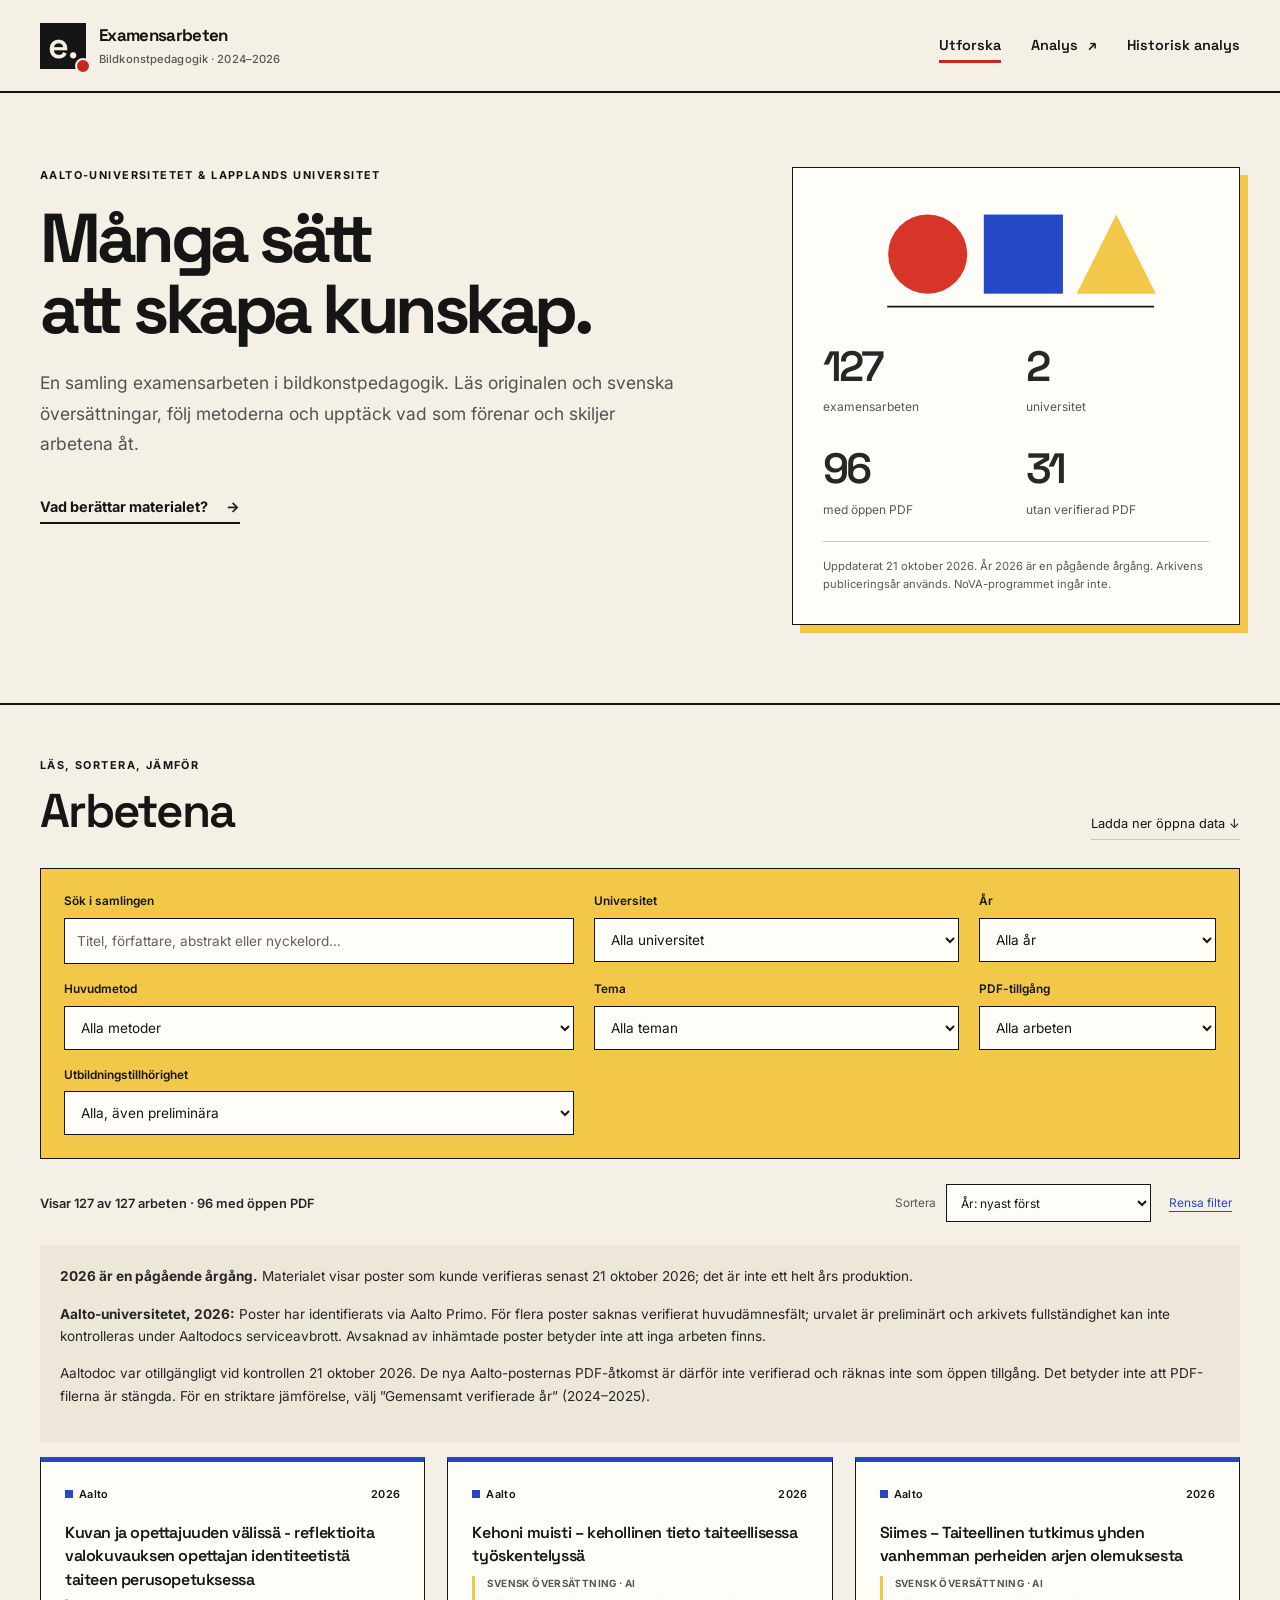
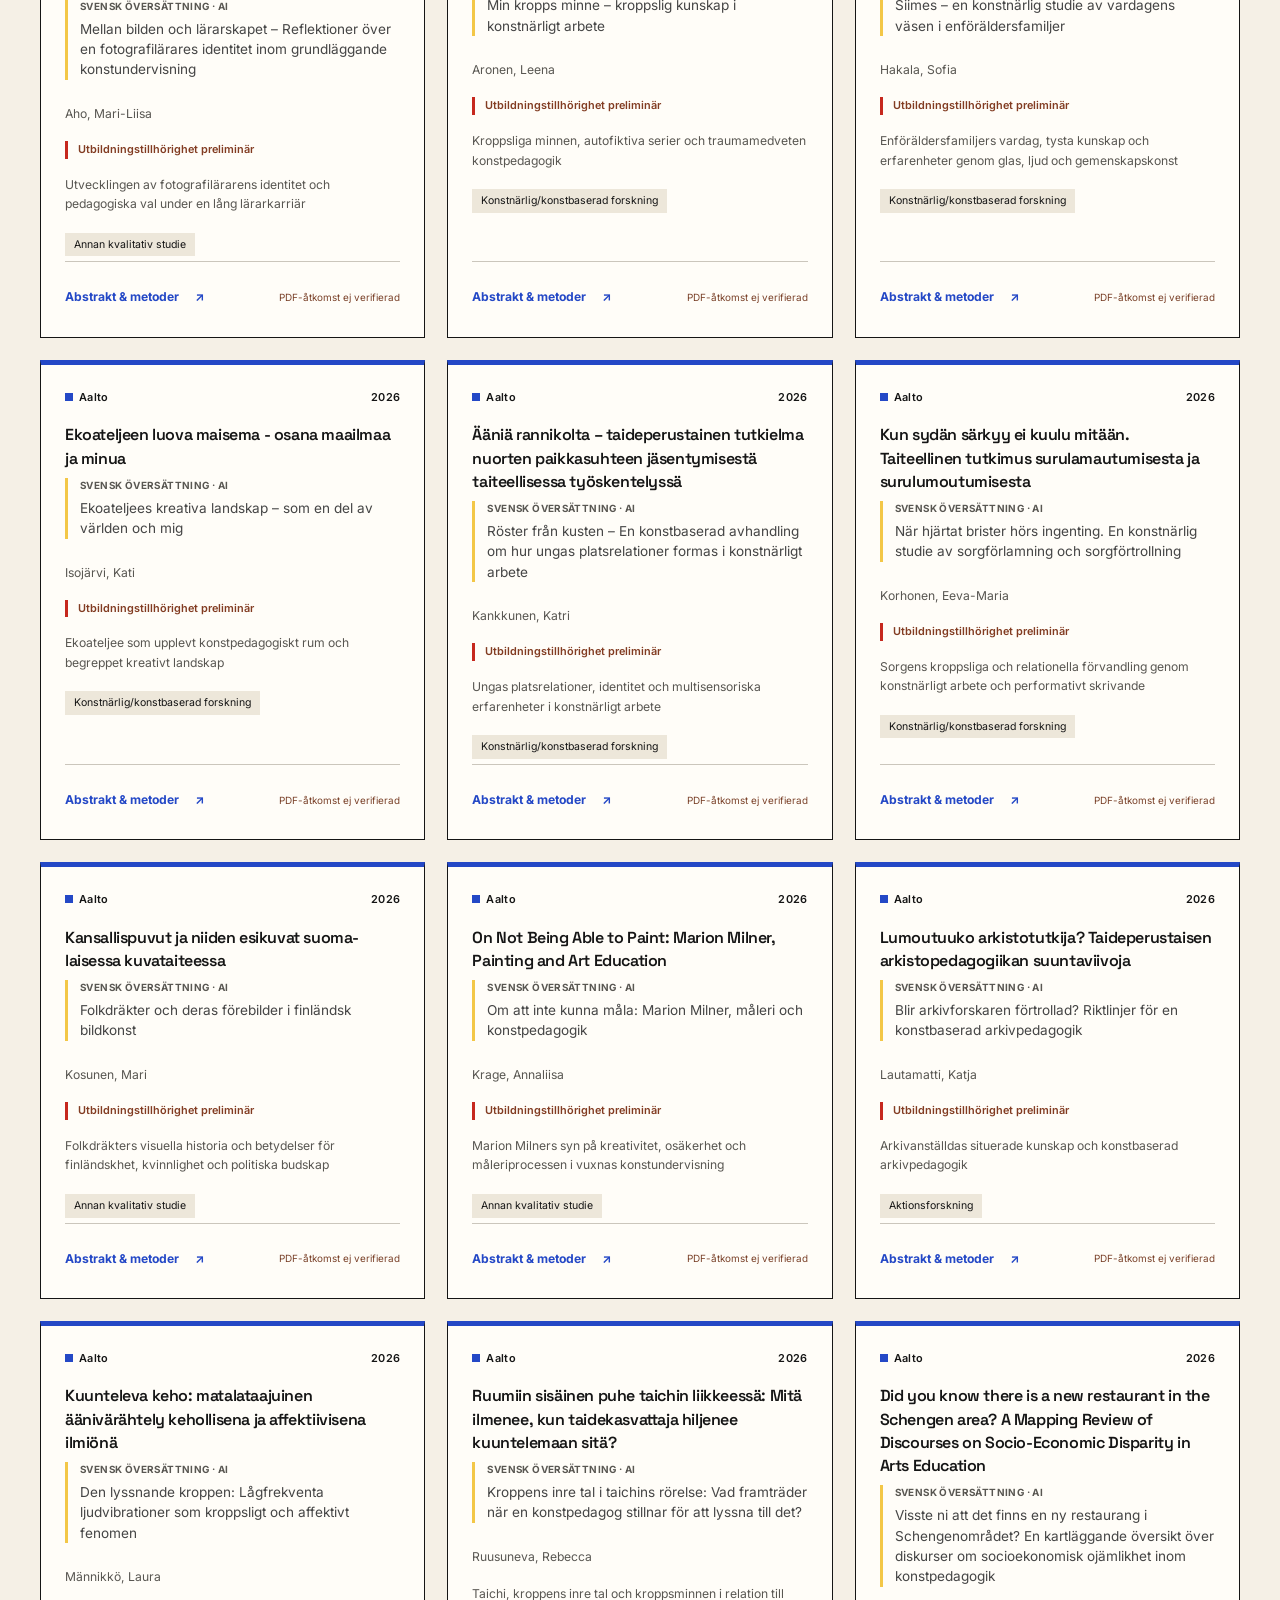
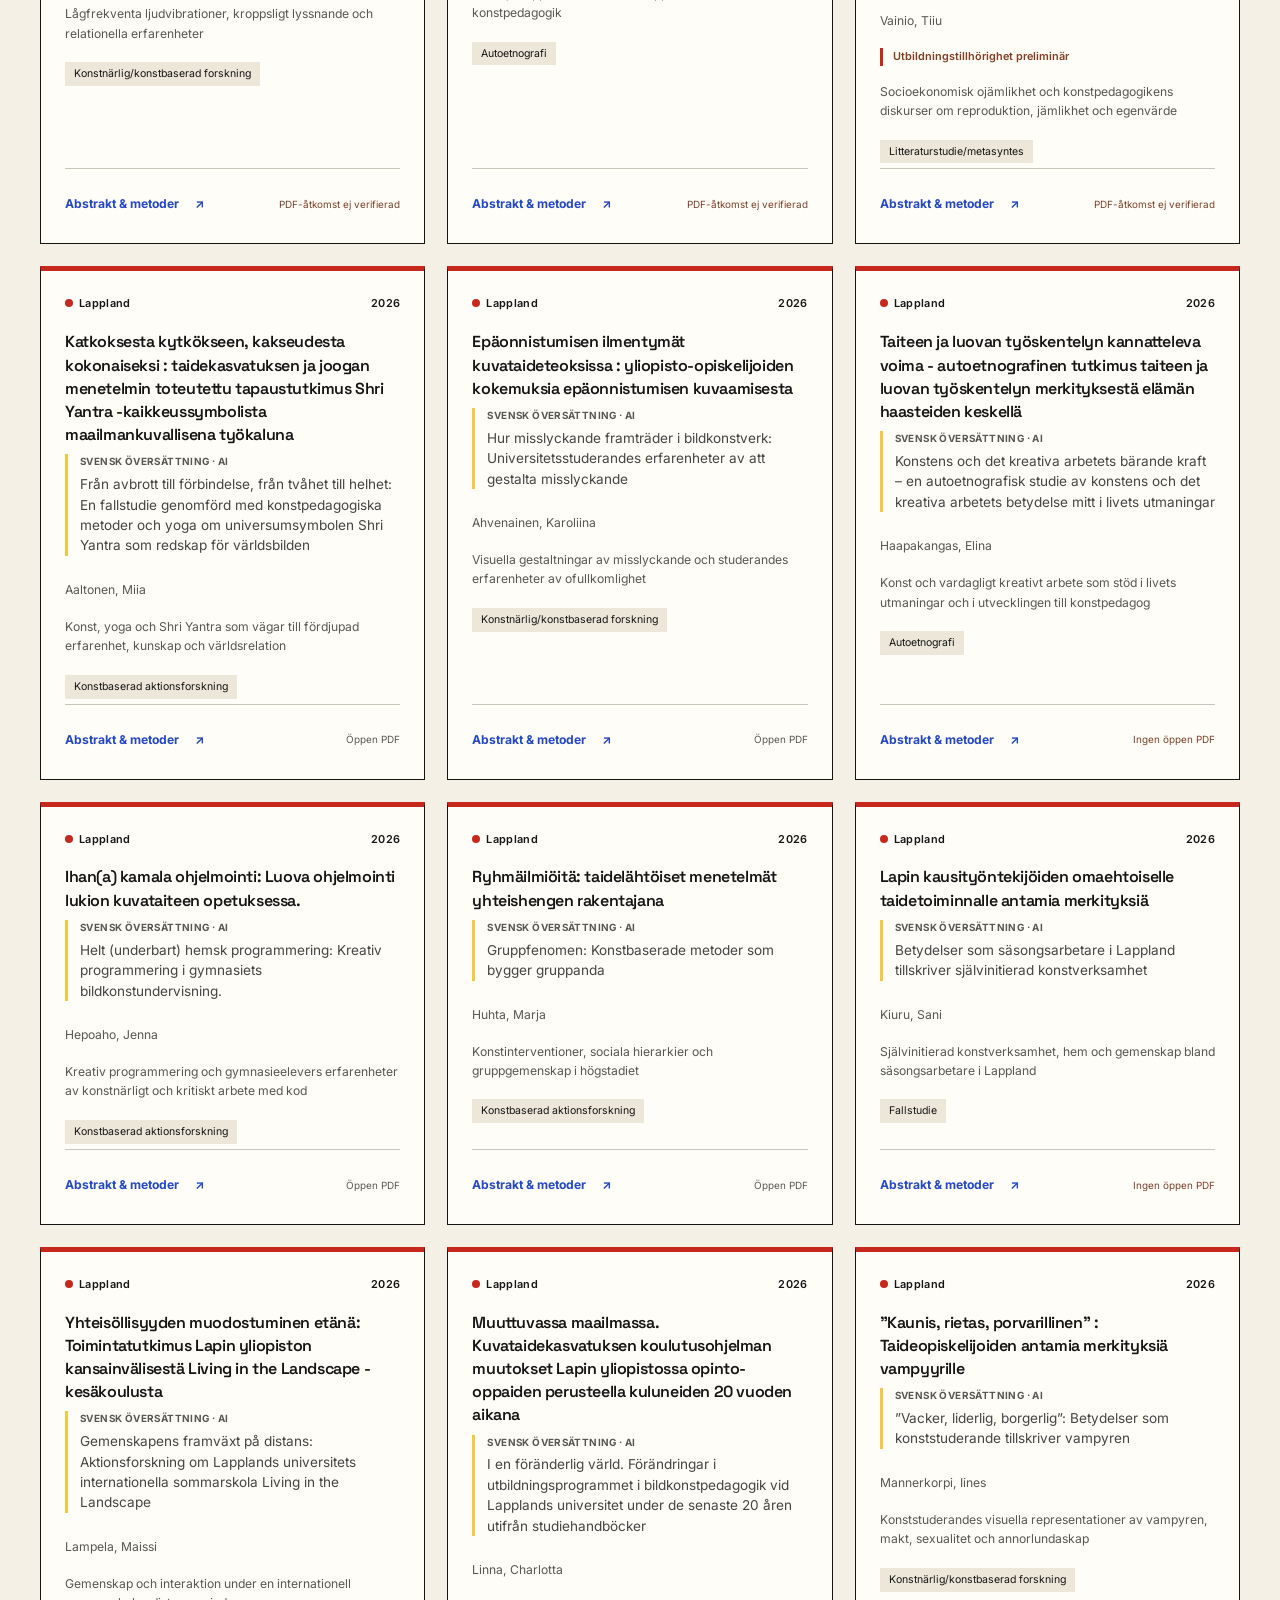
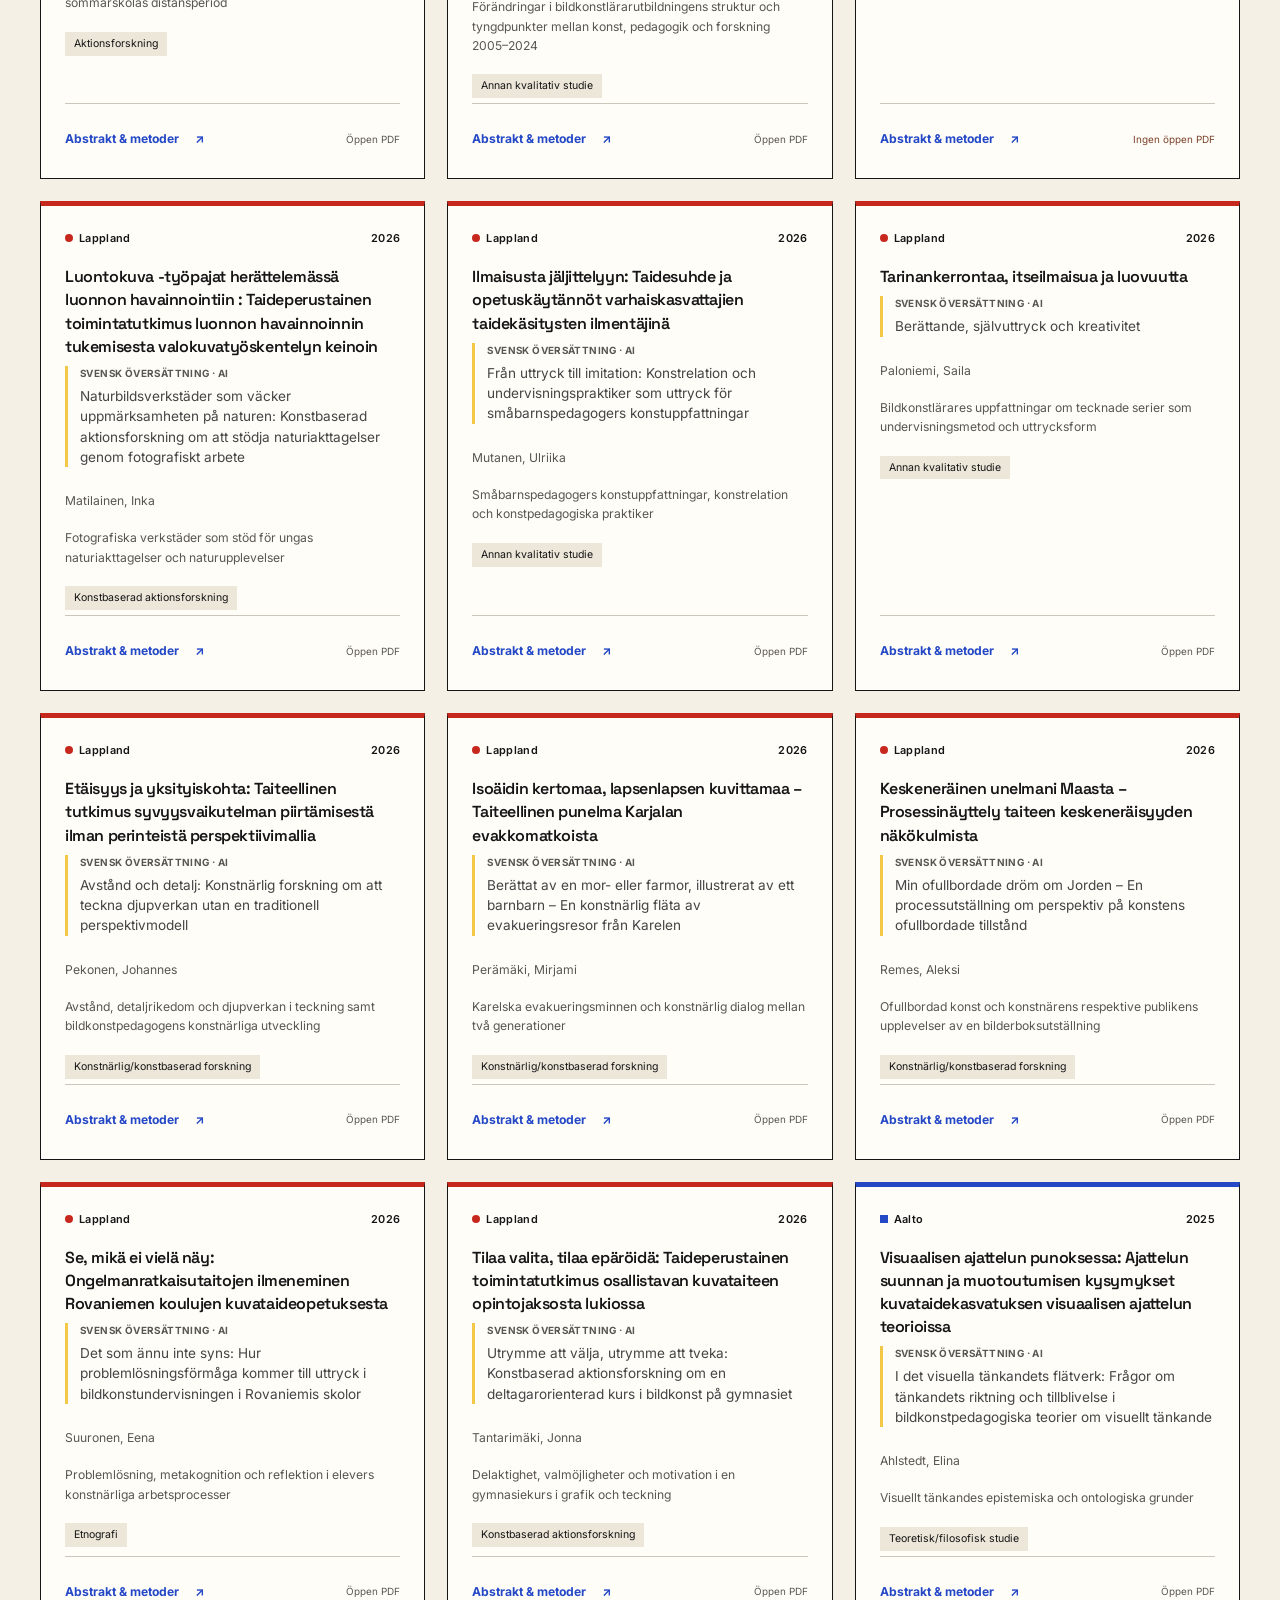
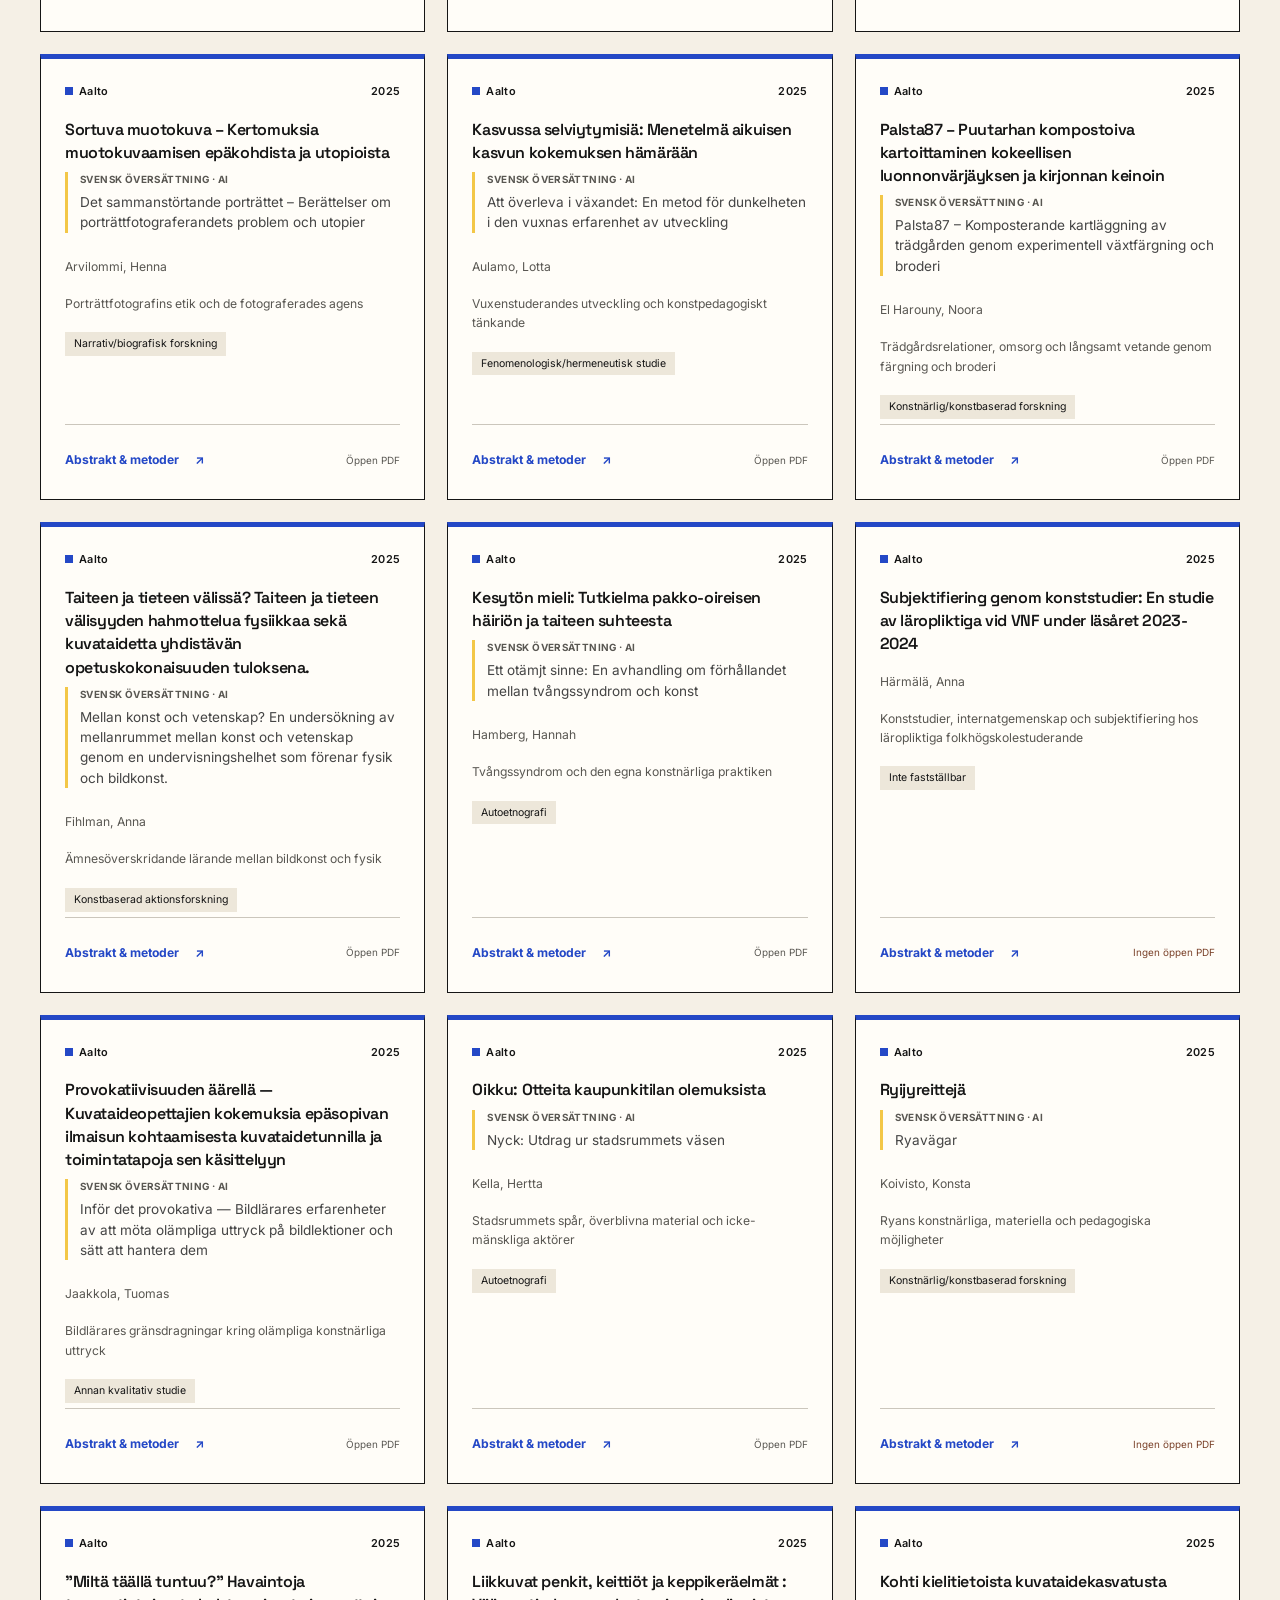
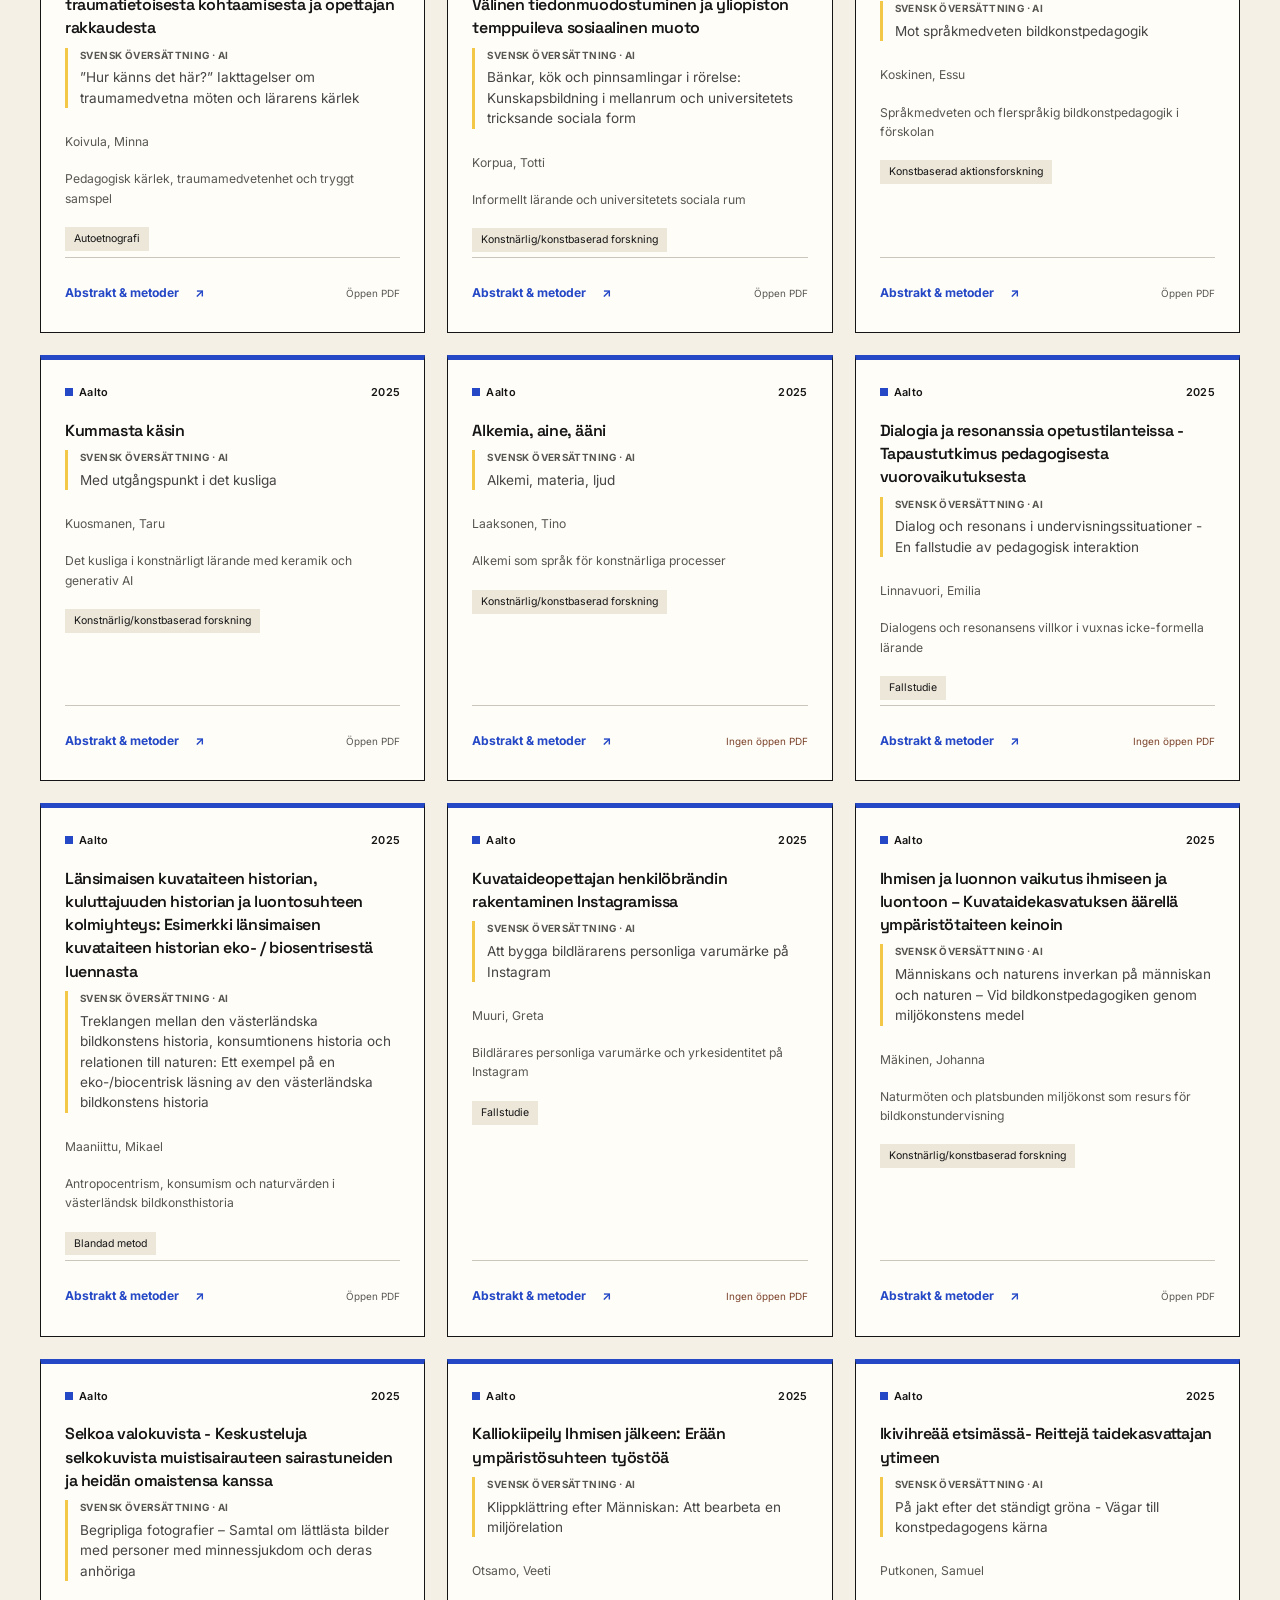
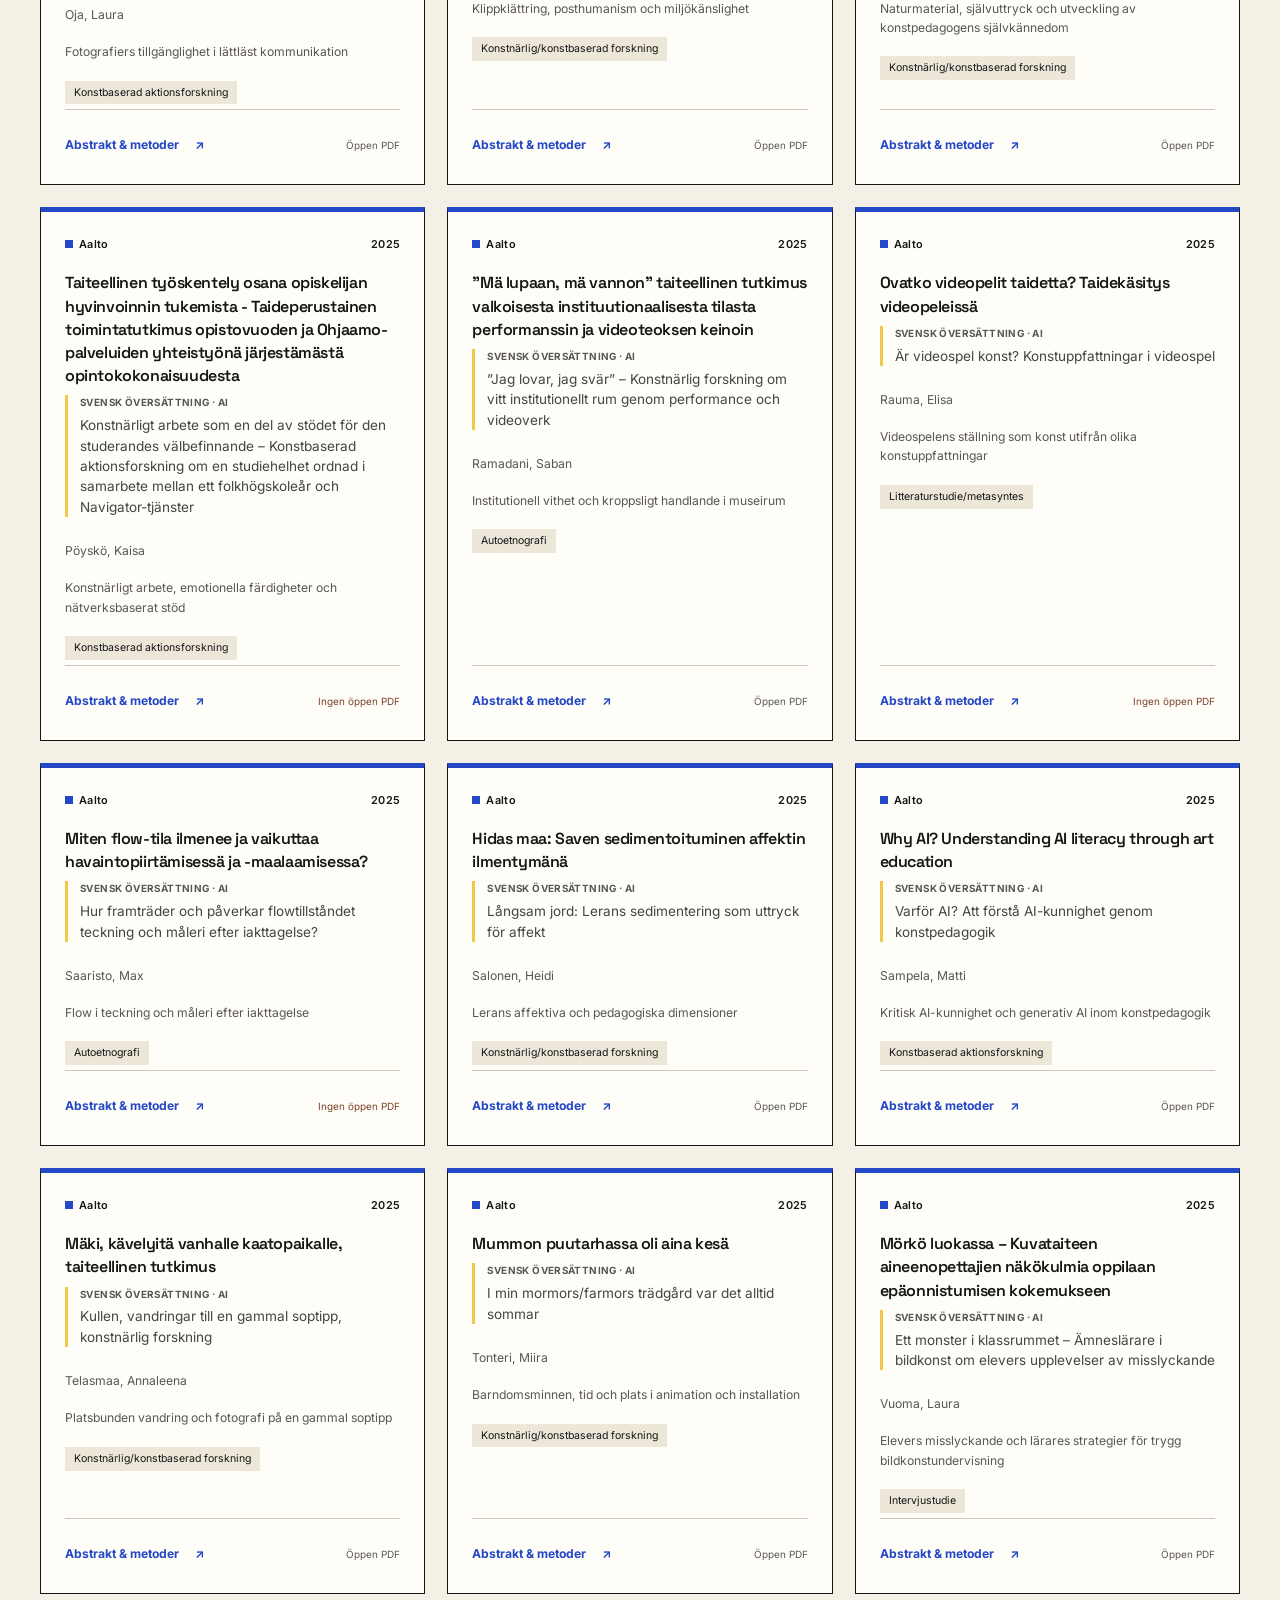
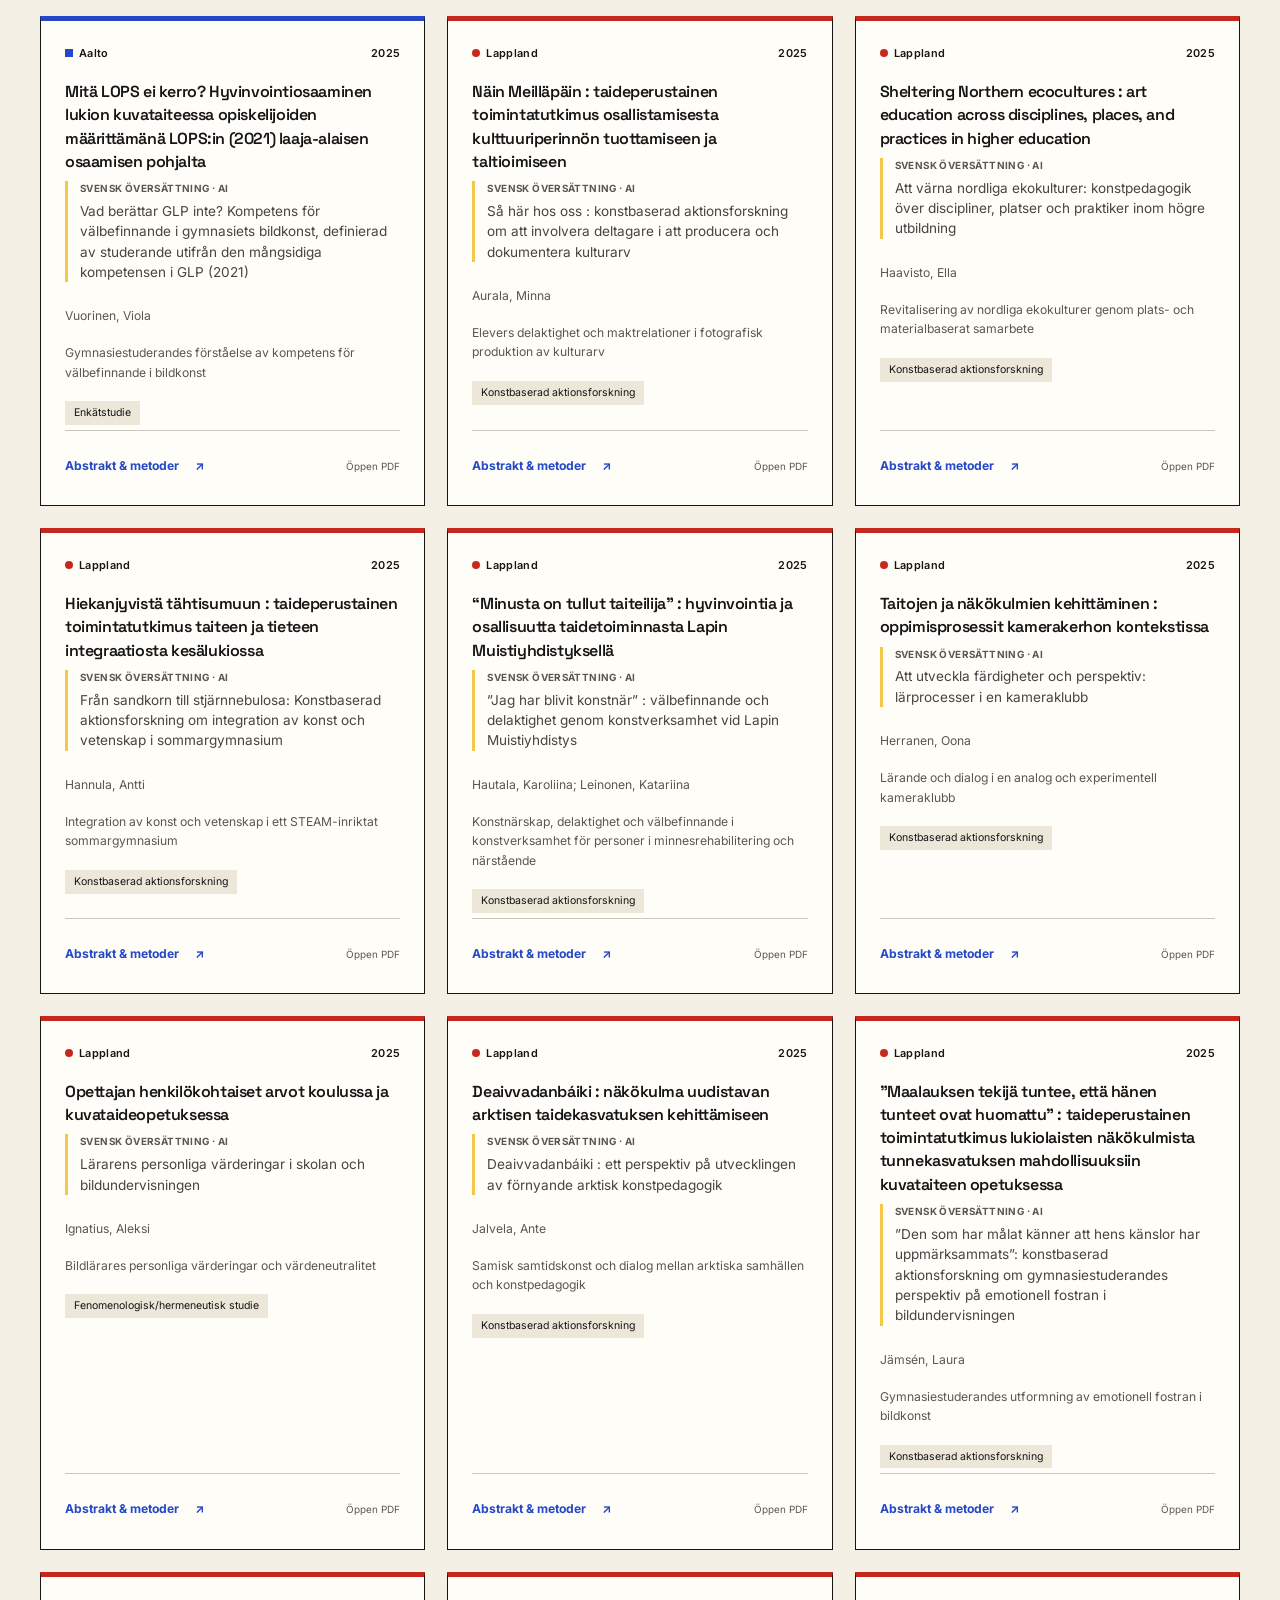
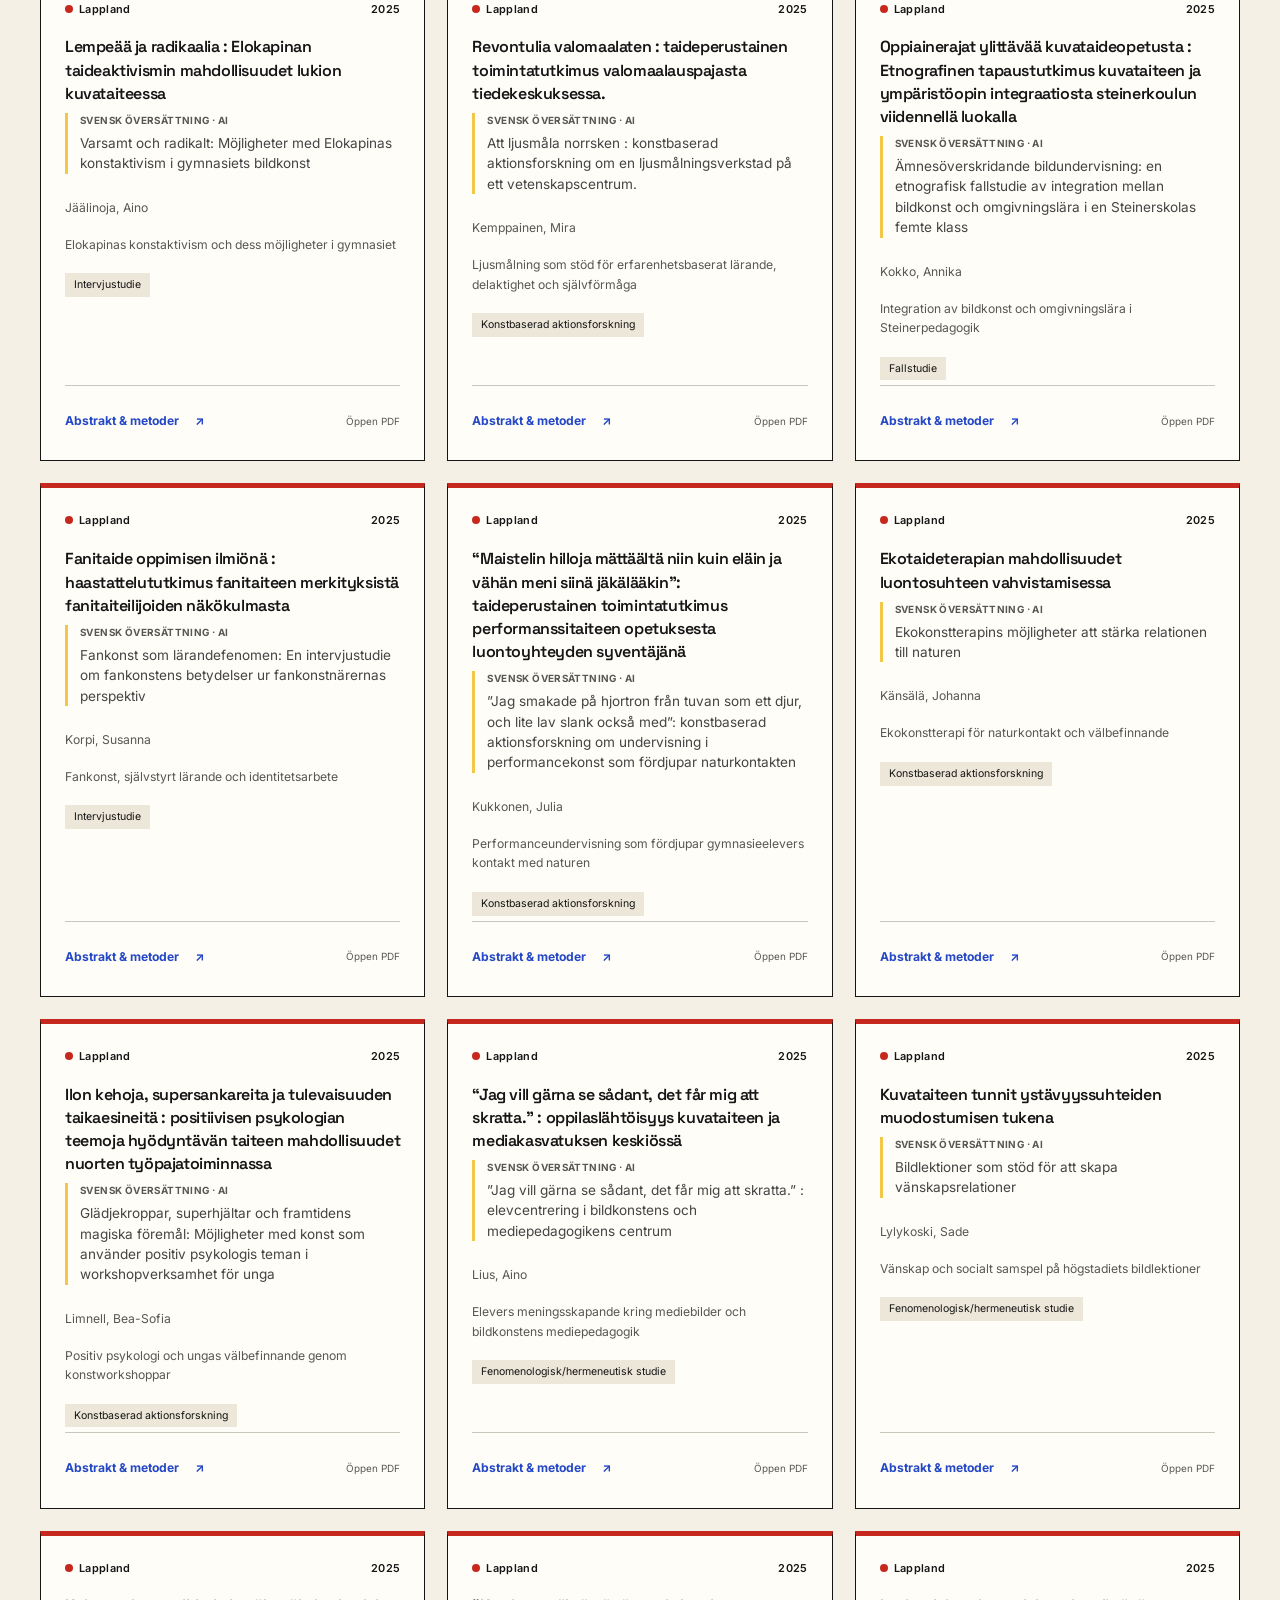
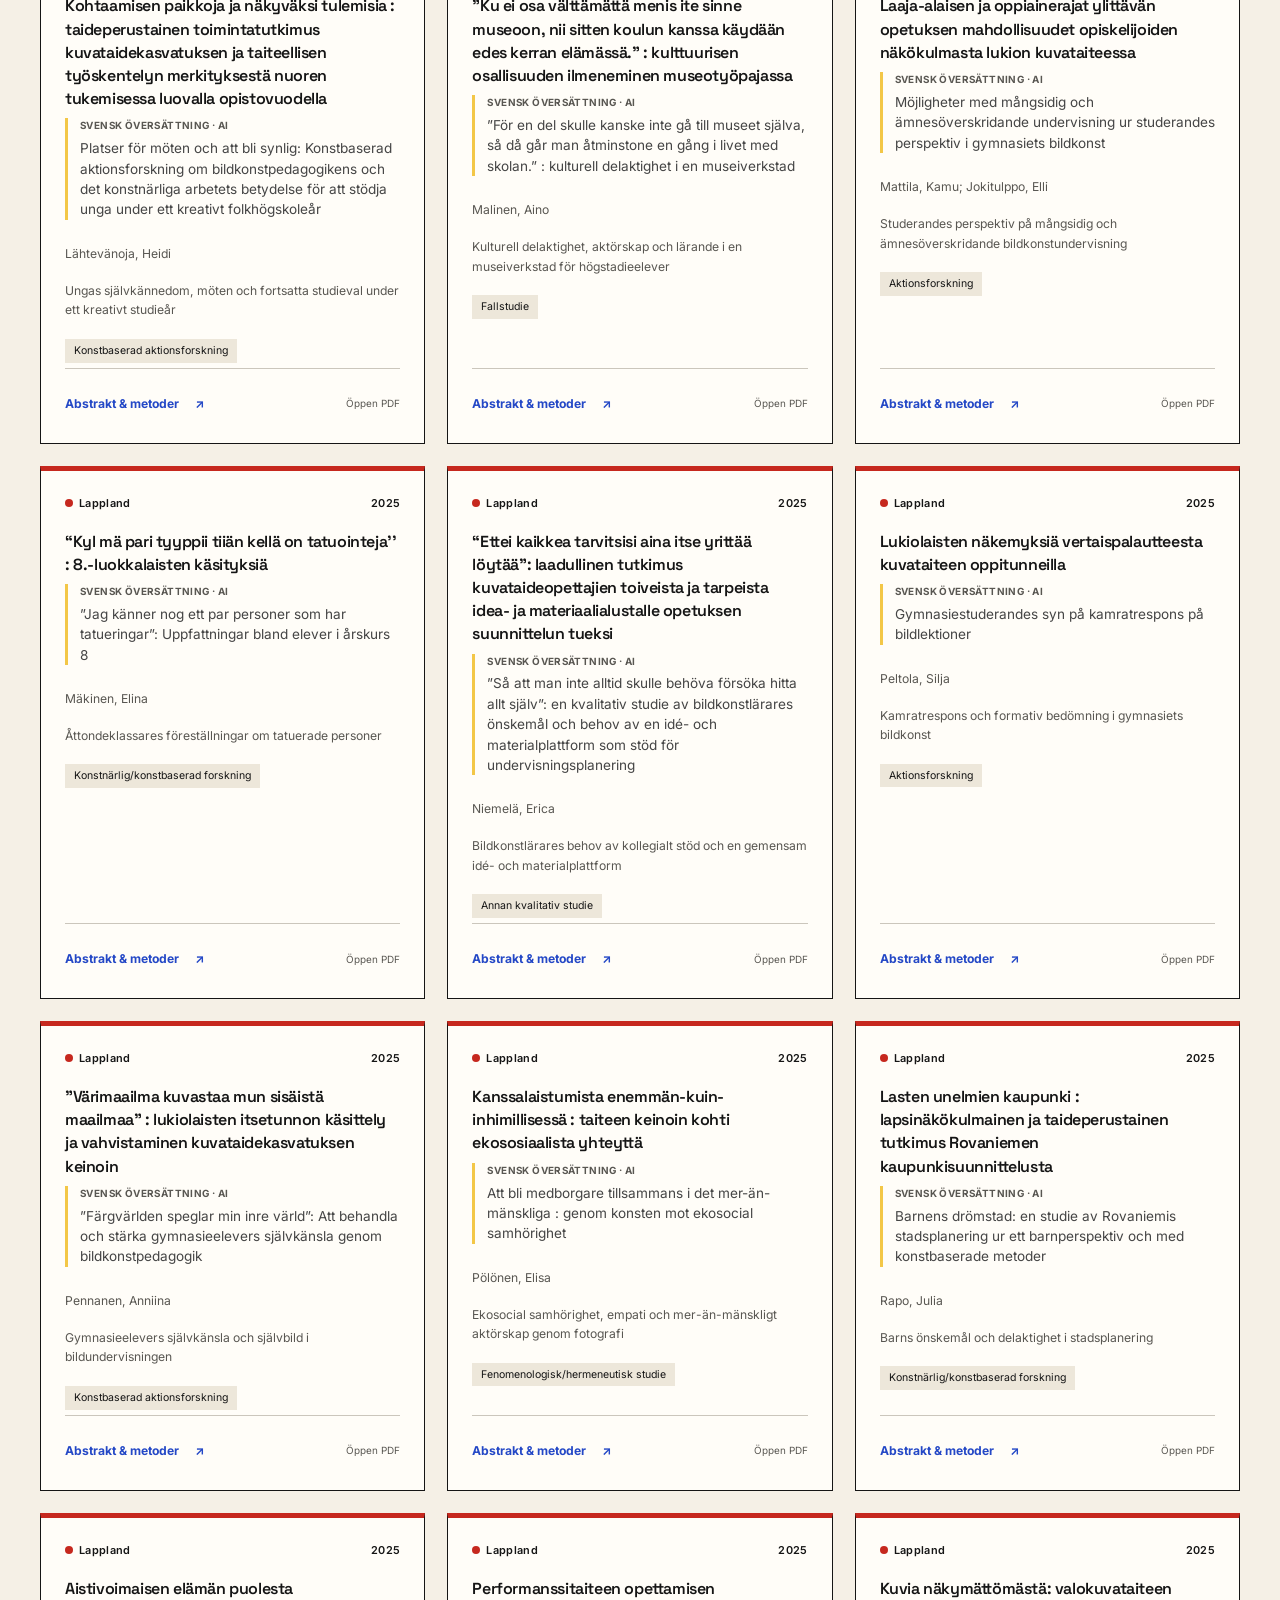
==== commit 0035e127: "Add historical Art Education archive and method/theme trends" ====
--- a/docs/index.html
+++ b/docs/index.html
@@ -4,11 +4,11 @@
   <meta charset="utf-8"><meta name="viewport" content="width=device-width, initial-scale=1">
   <meta name="description" content="Utforska examensarbeten i bildkonstpedagogik från Aalto-universitetet och Lapplands universitet, 2024–2026. Original, svenska översättningar och källbelagda metoder.">
   <meta name="theme-color" content="#151515"><title>Examensarbeten · Bildkonstpedagogik 2024–2026</title>
-  <link rel="stylesheet" href="assets/style.css?v=2026-1"><script type="module" src="assets/app.js?v=2026-1"></script>
+  <link rel="stylesheet" href="assets/style.css?v=2026-3"><script type="module" src="assets/app.js?v=2026-2"></script>
 </head>
 <body data-page="catalogue">
   <a class="skip" href="#main">Hoppa till innehållet</a>
-  <header class="site-header"><div class="header-inner"><a class="brand" href="./" aria-label="Examensarbeten, startsida"><span class="brand-mark" aria-hidden="true">e.</span><span>Examensarbeten<small>Bildkonstpedagogik · 2024–2026</small></span></a><nav aria-label="Huvudnavigation"><a href="./" aria-current="page">Utforska</a><a href="analys.html">Analys <span aria-hidden="true">↗</span></a></nav></div></header>
+  <header class="site-header"><div class="header-inner"><a class="brand" href="./" aria-label="Examensarbeten, startsida"><span class="brand-mark" aria-hidden="true">e.</span><span>Examensarbeten<small>Bildkonstpedagogik · 2024–2026</small></span></a><nav aria-label="Huvudnavigation"><a href="./" aria-current="page">Utforska</a><a href="analys.html">Analys <span aria-hidden="true">↗</span></a><a href="historik.html">Historisk analys</a></nav></div></header>
   <main id="main">
     <section class="hero wrap"><div><p class="eyebrow">Aalto-universitetet & Lapplands universitet</p><h1>Många sätt<br>att skapa kunskap.</h1><p class="lead">En samling examensarbeten i bildkonstpedagogik. Läs originalen och svenska översättningar, följ metoderna och upptäck vad som förenar och skiljer arbetena åt.</p><a class="text-link" href="analys.html">Vad berättar materialet? <span aria-hidden="true">→</span></a></div><aside class="hero-note" aria-label="Om samlingen"><div class="line-art" aria-hidden="true"><svg viewBox="0 0 300 125"><circle cx="54" cy="61" r="43" fill="#d73527"/><rect x="115" y="18" width="86" height="86" fill="#2448c6"/><path d="M216 104L259 18L302 104Z" fill="#f3c747"/><path d="M10 118H300" stroke="#151515" stroke-width="2"/></svg></div><div class="stat-grid" id="hero-stats"><p>Materialet laddas…</p></div><p class="fine">Uppdaterat 21 oktober 2026. År 2026 är en pågående årgång. Arkivens publiceringsår används. NoVA-programmet ingår inte.</p></aside></section>
     <section class="catalogue-section"><div class="wrap">
--- a/docs/assets/style.css
+++ b/docs/assets/style.css
@@ -393,3 +393,53 @@
 @media(max-width:760px){.analysis-controls{width:calc(100% - 36px);padding:21px;margin-top:30px}.analysis-controls h2{font-size:1.45rem}.analysis-filter-grid{grid-template-columns:1fr;gap:12px}.analysis-selection-footer{align-items:flex-start;gap:10px;flex-direction:column}.coverage-warning{padding:16px}.analysis-controls .quiet-button{padding-left:0}}
 .preliminary-label{font-size:.68rem;color:#823c22;font-weight:600;border-left:3px solid var(--orange);padding-left:10px;margin-bottom:16px}
 @media(min-width:1101px){.analysis-filter-grid{grid-template-columns:repeat(3,minmax(0,1fr))}}
+.method-controls{display:flex;align-items:flex-end;gap:28px;padding:22px;background:var(--light);border:1px solid var(--ink);border-top:5px solid var(--yellow);margin-bottom:18px}
+.method-controls>div{flex:0 1 380px;min-width:0}
+.method-controls p{flex:1;margin:0;font-size:.76rem;color:var(--muted)}
+#method-selection-summary{max-width:980px}
+#method-key{flex-wrap:wrap}
+#metoder .comparison-row{display:block;padding:18px 0}
+#metoder .comparison-label{display:block;margin-bottom:10px;font-size:.83rem}
+#metoder .bar-line{grid-template-columns:minmax(0,1fr) 110px;gap:12px}
+#metoder .bar-value .muted{display:block}
+.bar-fill.average{background:var(--ink)}
+.swatch.average{background:var(--ink);border-bottom:3px solid var(--yellow);height:12px}
+@media(max-width:760px){.method-controls{display:block;padding:18px}.method-controls p{margin-top:14px}#metoder .bar-line{grid-template-columns:minmax(0,1fr) 95px}}
+
+/* Historical analysis uses the same archive language and Bauhaus palette. */
+.history-coverage{display:grid;grid-template-columns:1fr 1fr;gap:28px}
+.history-coverage article{padding:28px;border:1px solid var(--ink);border-top:6px solid var(--green);background:var(--white)}
+.history-coverage article.lappland{border-top-color:var(--orange)}
+.history-year-range{font:600 clamp(2rem,4vw,3.4rem)/1.2 'Space Grotesk',sans-serif;letter-spacing:-.05em;color:var(--ink)}
+.history-trend{padding:30px 0 40px;border-bottom:1px solid var(--ink);margin-top:28px}
+.history-trend-heading{display:flex;align-items:flex-end;justify-content:space-between;gap:32px;margin-bottom:25px}
+.history-trend-heading>div:last-child{width:340px;flex-shrink:0}
+.history-chart{width:100%;height:auto;display:block;background:var(--white);border:1px solid var(--line);font:12px 'Inter',sans-serif;overflow:visible}
+.history-chart-key{flex-wrap:wrap;margin-top:20px;gap:12px 26px}
+.history-table-scroll{overflow-x:auto}
+.history-rank{display:grid;grid-template-columns:1fr auto;gap:10px 18px;border-top:1px solid var(--line);padding:17px 0}
+.history-rank button{border:0;background:transparent;text-align:left;padding:0;color:var(--ink);text-decoration:underline;text-underline-offset:4px;font-size:.86rem}
+.history-rank button[aria-pressed=true]{font-weight:700;text-decoration-color:var(--orange);text-decoration-thickness:3px}
+.history-rank button small{display:block;font-size:.67rem;text-decoration:none;color:var(--muted);font-weight:400}
+.history-rank>span{font-size:.75rem;text-align:right;font-variant-numeric:tabular-nums}
+.history-rank .bar-track{grid-column:1/-1;height:8px}
+.history-source-filters{display:grid;grid-template-columns:1fr 1fr;gap:22px;margin:25px 0}
+#history-source-list{display:grid;grid-template-columns:1fr 1fr;gap:24px}
+.history-source-card{padding:24px;border:1px solid var(--ink);border-top:5px solid var(--green);background:var(--white);min-width:0}
+.history-source-card.lappland{border-top-color:var(--orange)}
+.history-source-card h3{font-size:1.05rem;overflow-wrap:anywhere}
+.history-source-card .eyebrow{margin-bottom:10px}
+.history-author{font-size:.77rem;color:var(--muted);margin-bottom:10px}
+.history-source-card>a,.history-source-card p>a{font-size:.76rem}
+.history-source-card details{font-size:.75rem}
+.history-source-card summary{cursor:pointer;text-decoration:underline;text-underline-offset:4px}
+.history-evidence{border-top:1px solid var(--line);padding-top:12px;margin-top:14px}
+.history-evidence small{display:block;color:var(--muted);font-size:.67rem}
+.history-evidence blockquote{margin:8px 0;padding:8px 12px;border-left:3px solid var(--yellow);white-space:pre-line;overflow-wrap:anywhere}
+#history-more{margin-top:24px}
+#history-rules code{white-space:pre-wrap;overflow-wrap:anywhere;font-size:.73rem}
+@media(max-width:900px){.history-trend-heading{display:block}.history-trend-heading>div:last-child{width:100%;margin-top:20px}.history-coverage{gap:18px}.site-header nav{gap:18px}}
+@media(max-width:760px){.history-coverage,#history-source-list,.history-source-filters{grid-template-columns:1fr}.history-coverage article{padding:22px}.history-chart{min-height:200px}.history-chart text{font-size:13px}.history-trend{padding-bottom:28px}.header-inner nav{gap:22px;flex-wrap:wrap}.header-inner nav a{font-size:.78rem}}
+
+.history-trend-reading{border-left:4px solid var(--yellow);padding:16px 20px;margin-top:20px;background:var(--white);font-size:.8rem}
+.history-trend-reading p:last-child{margin-bottom:0}
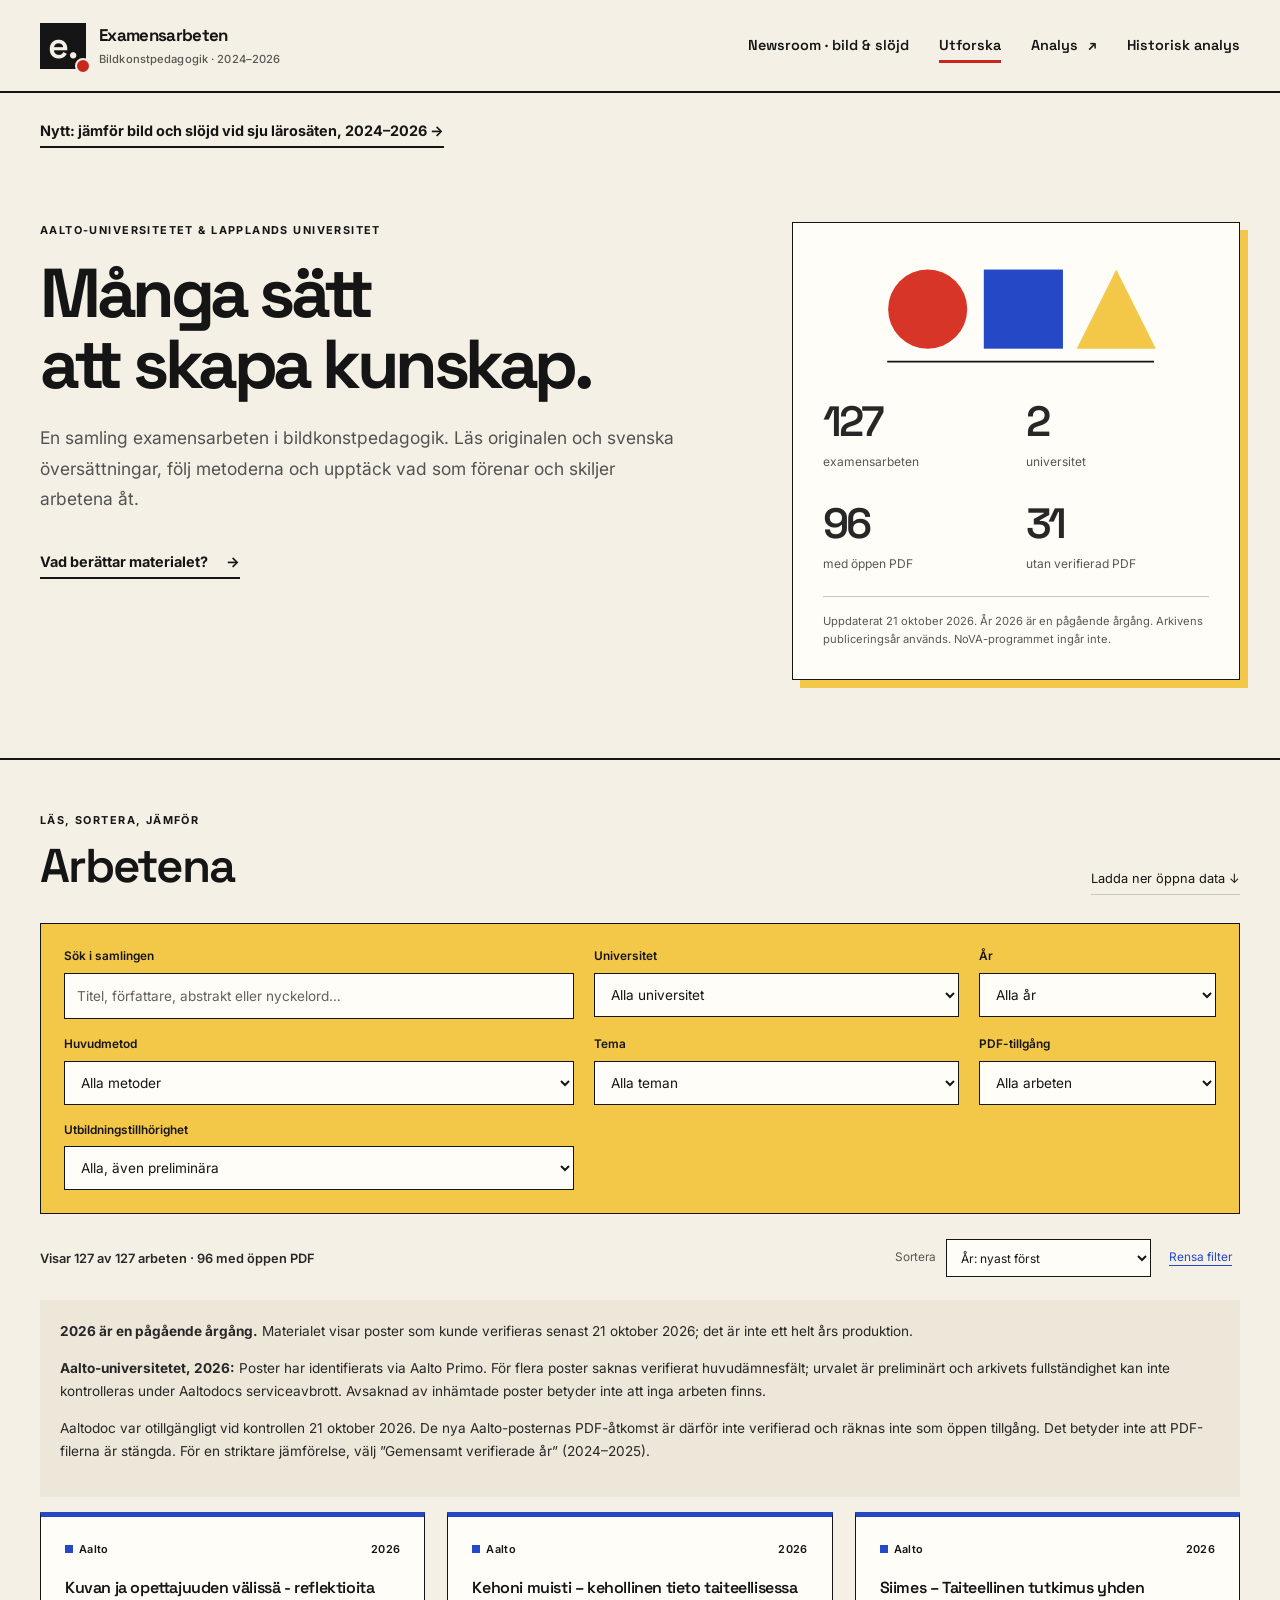
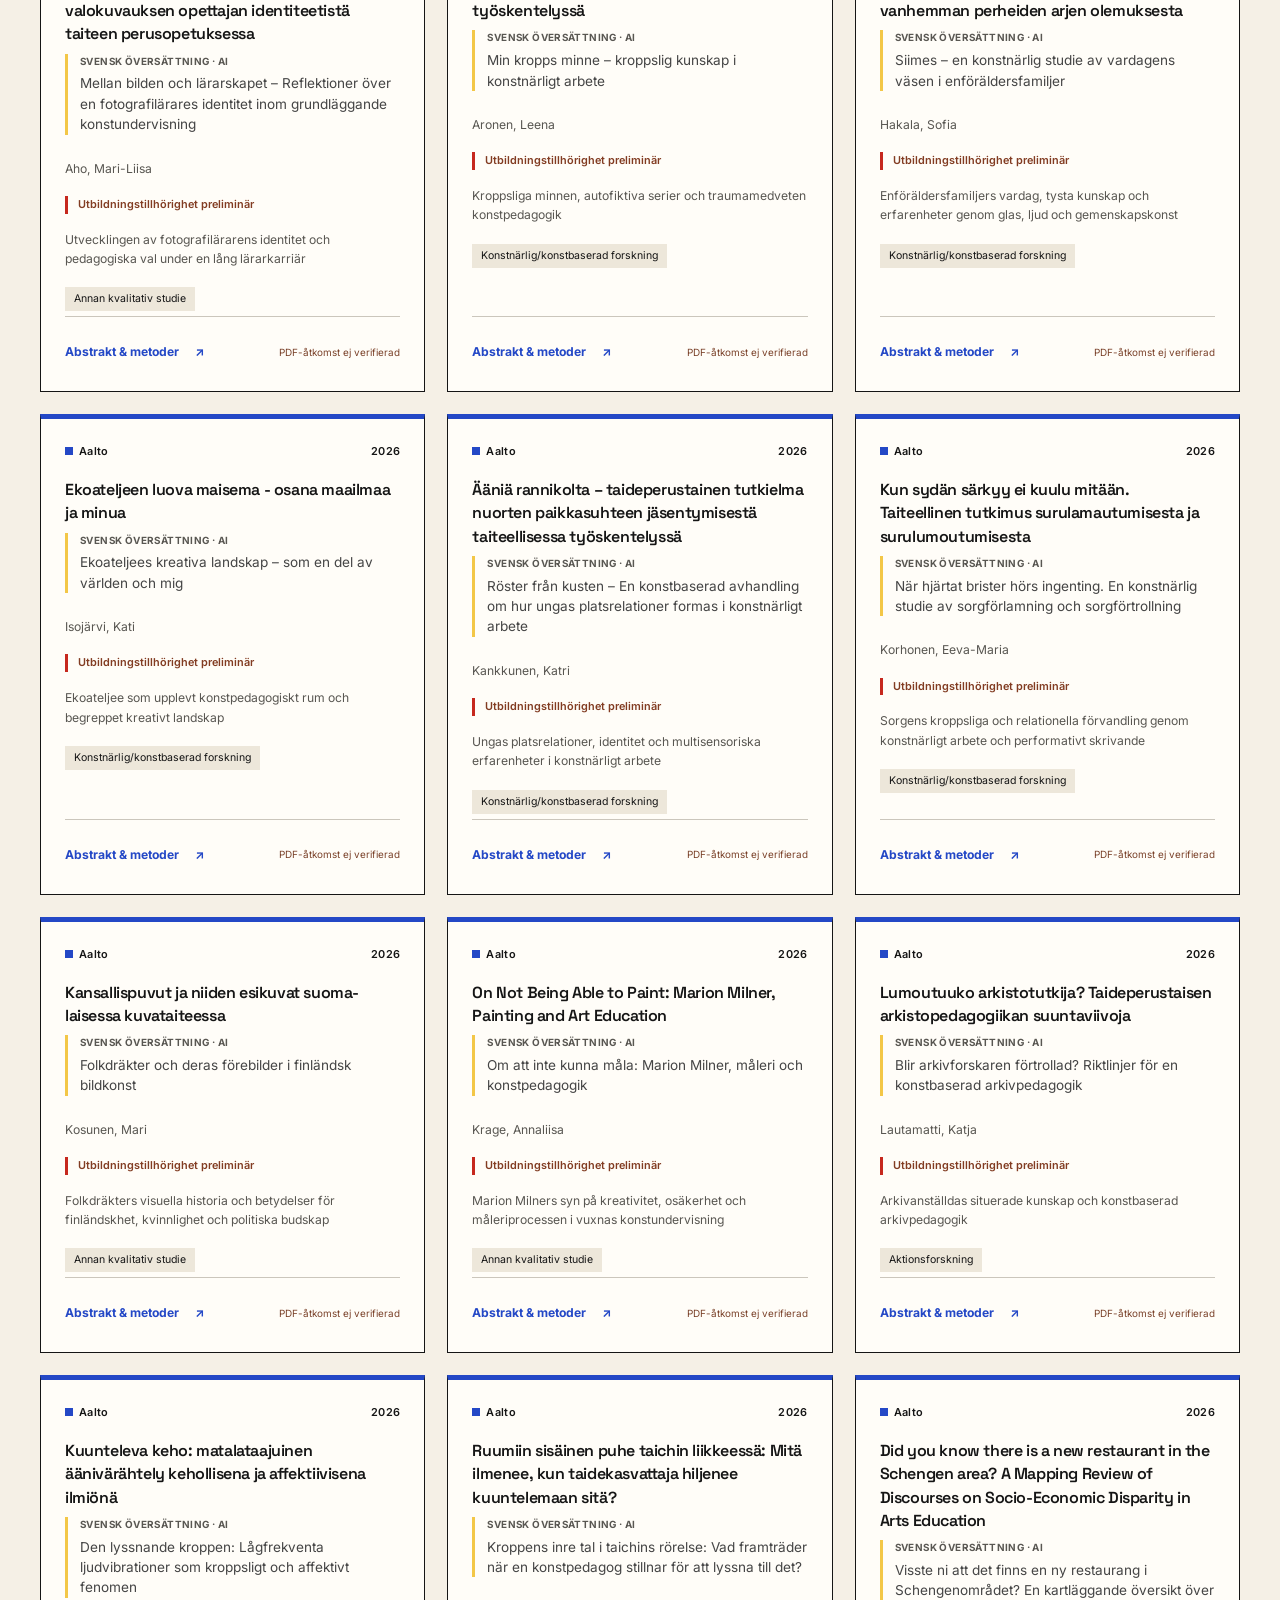
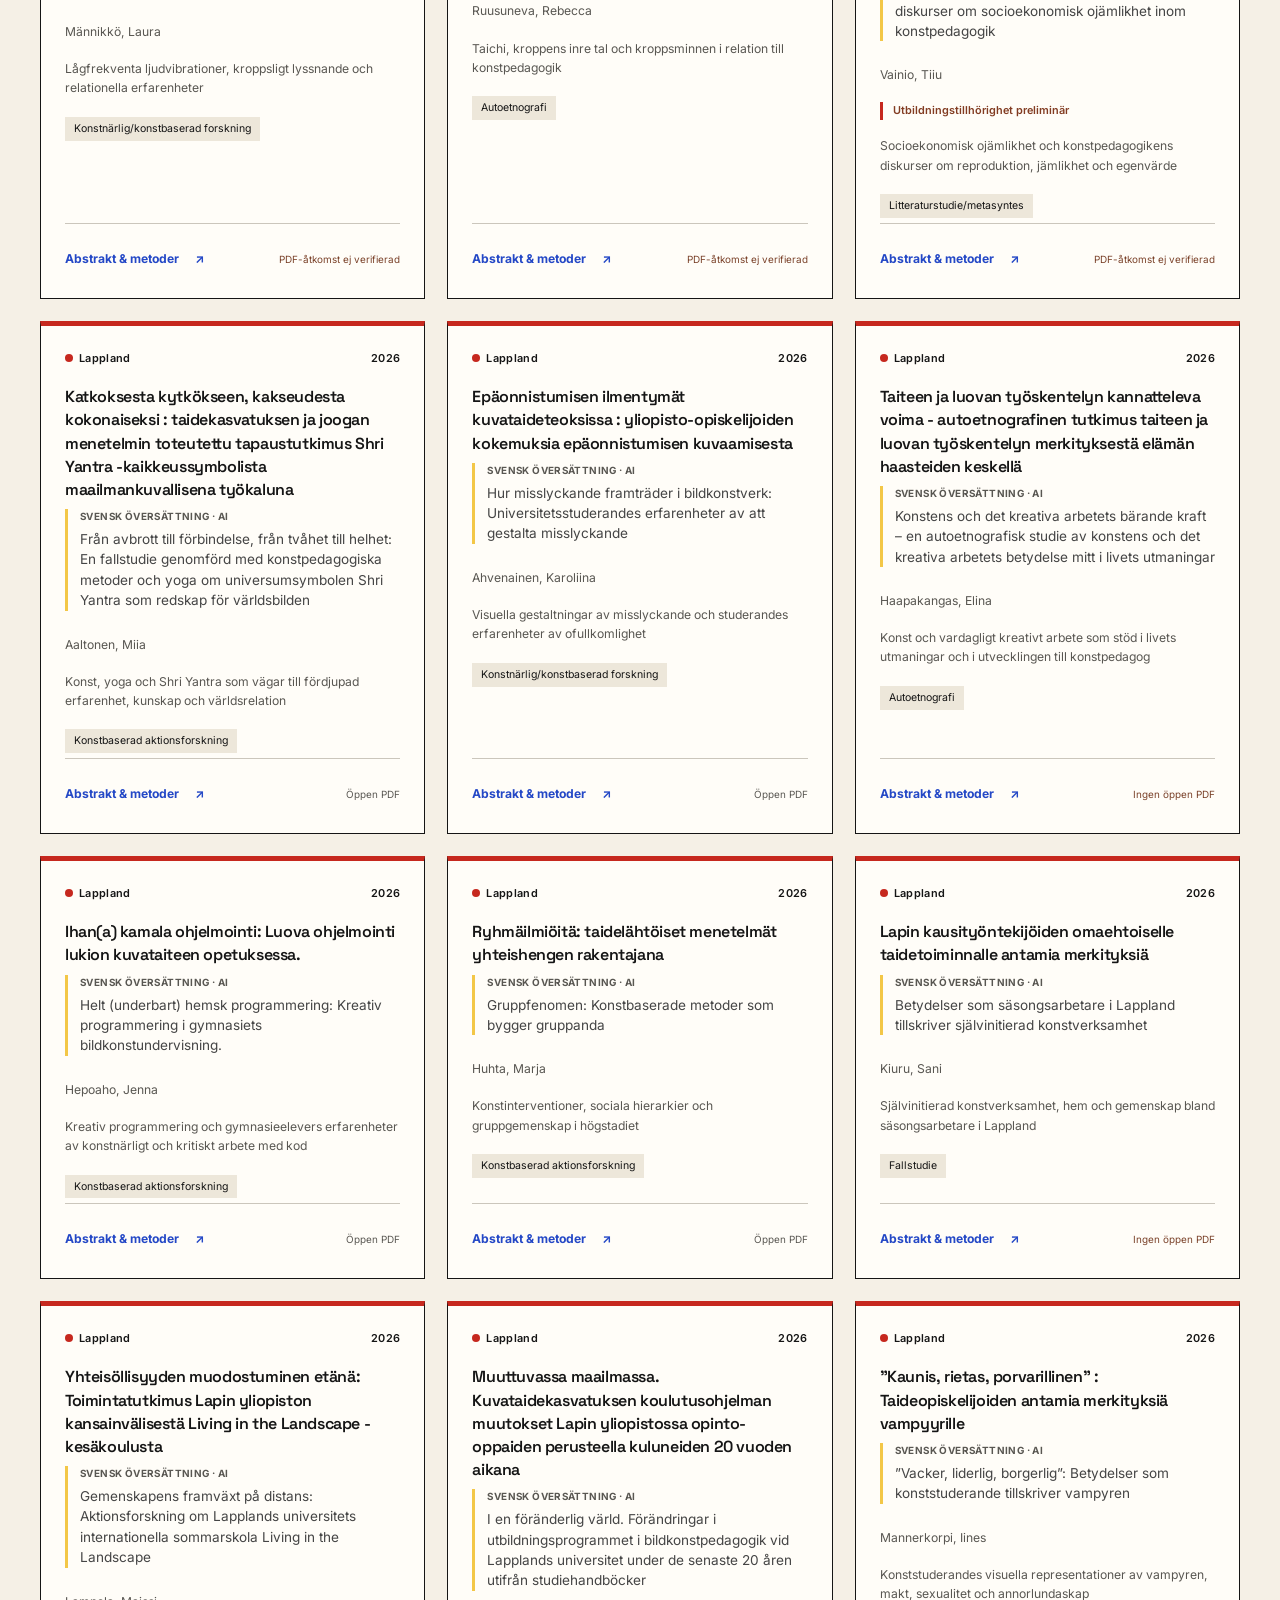
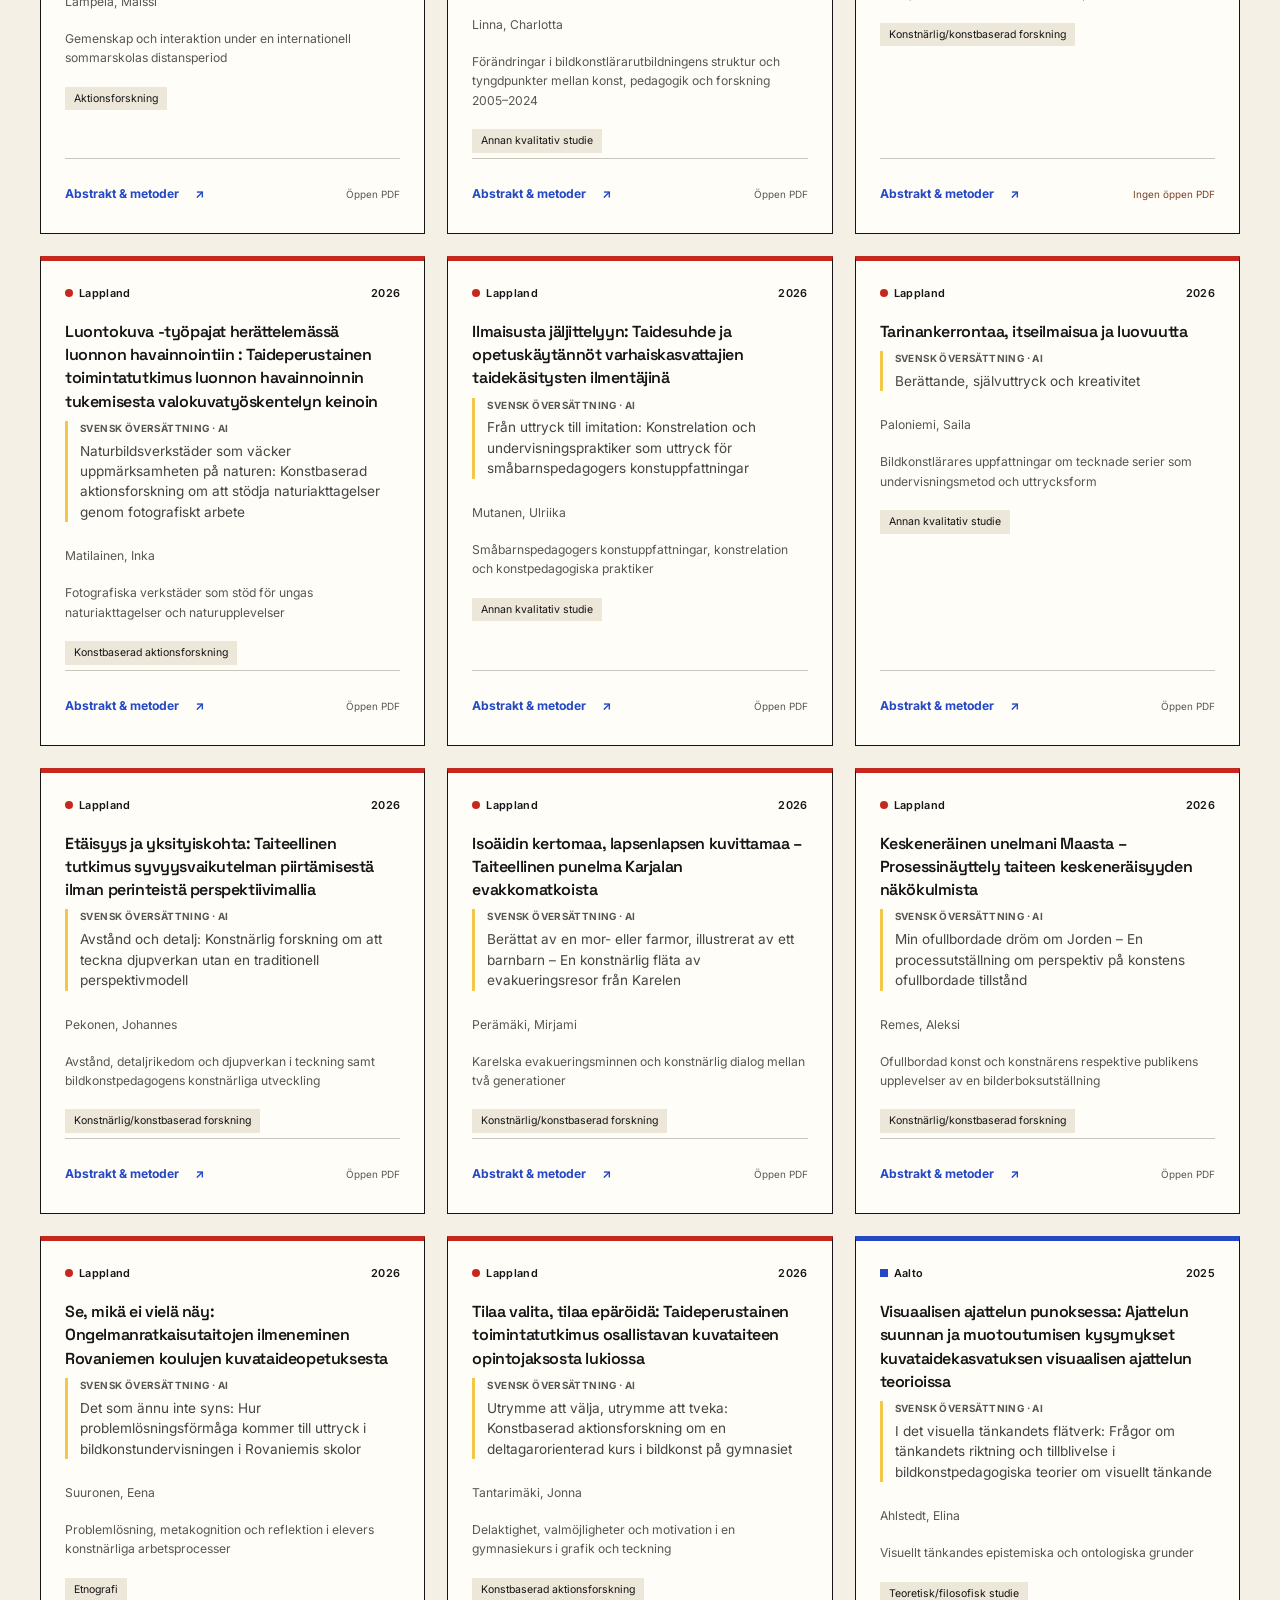
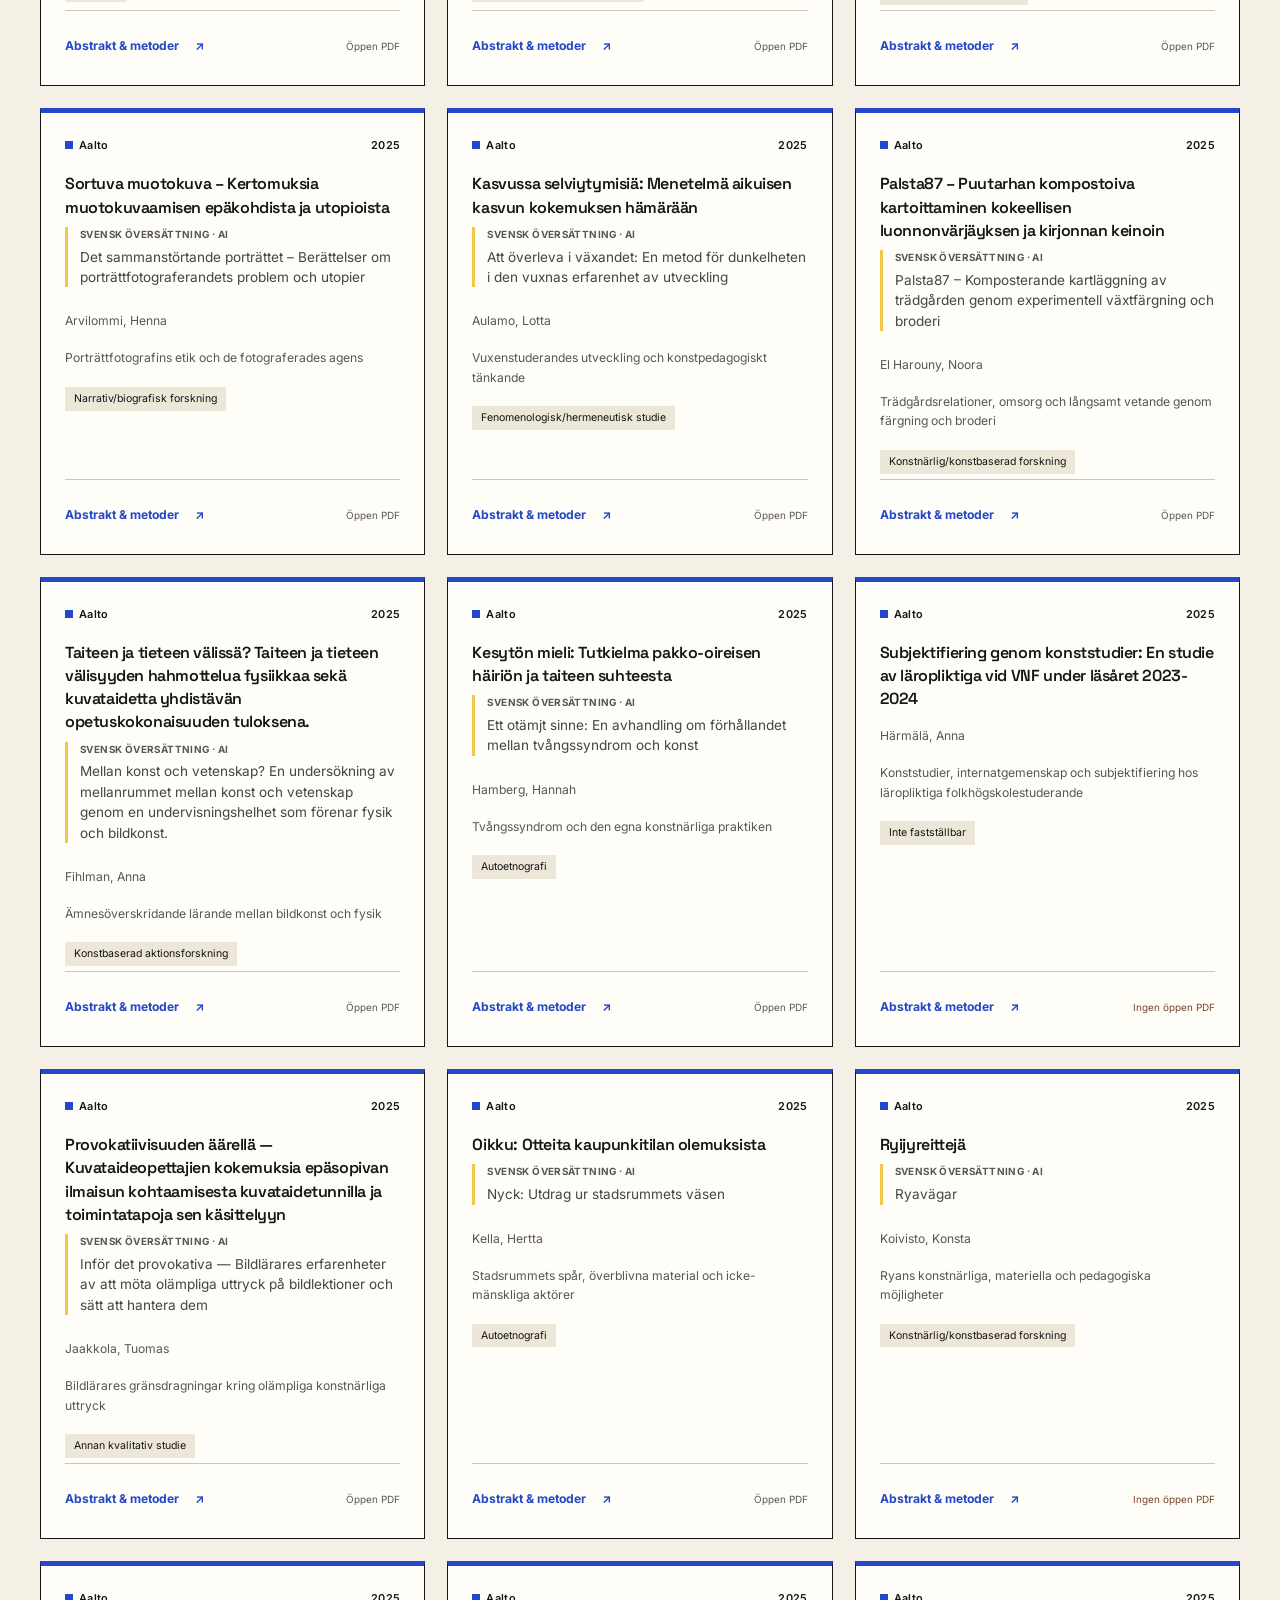
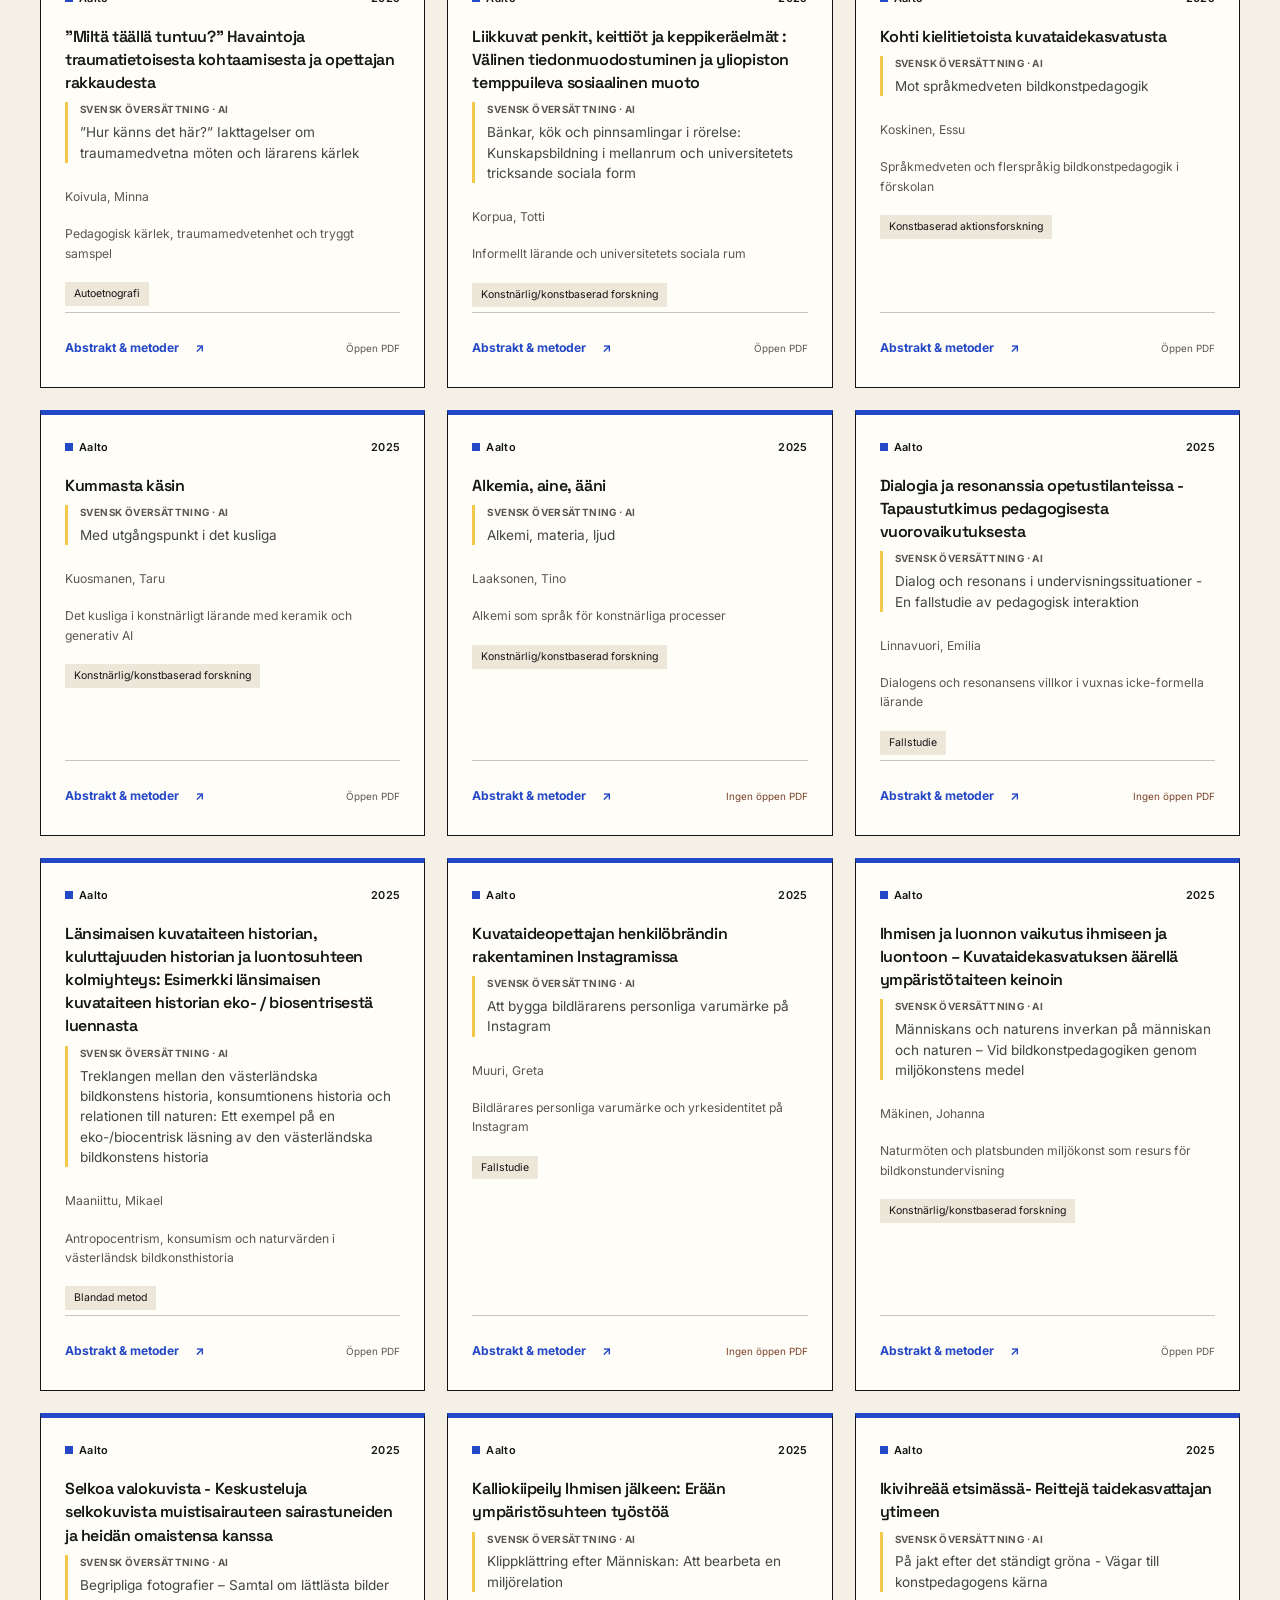
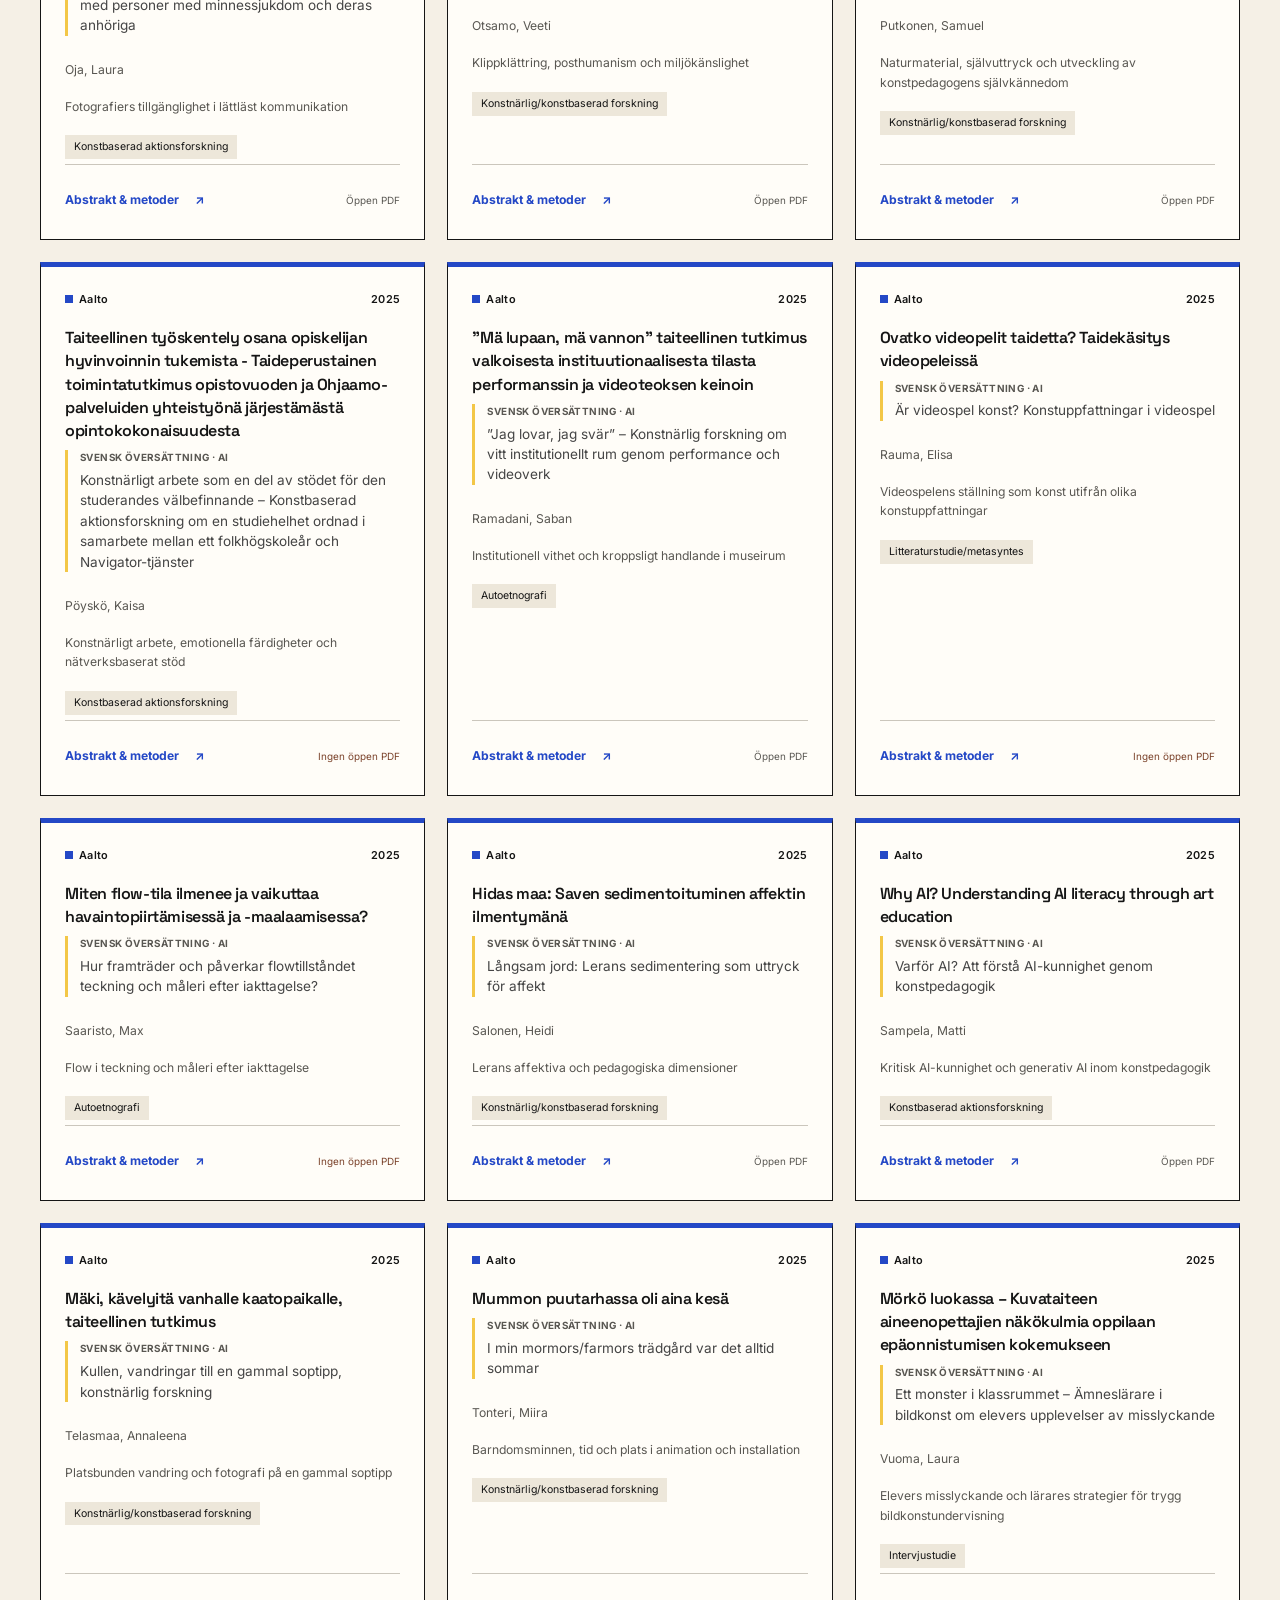
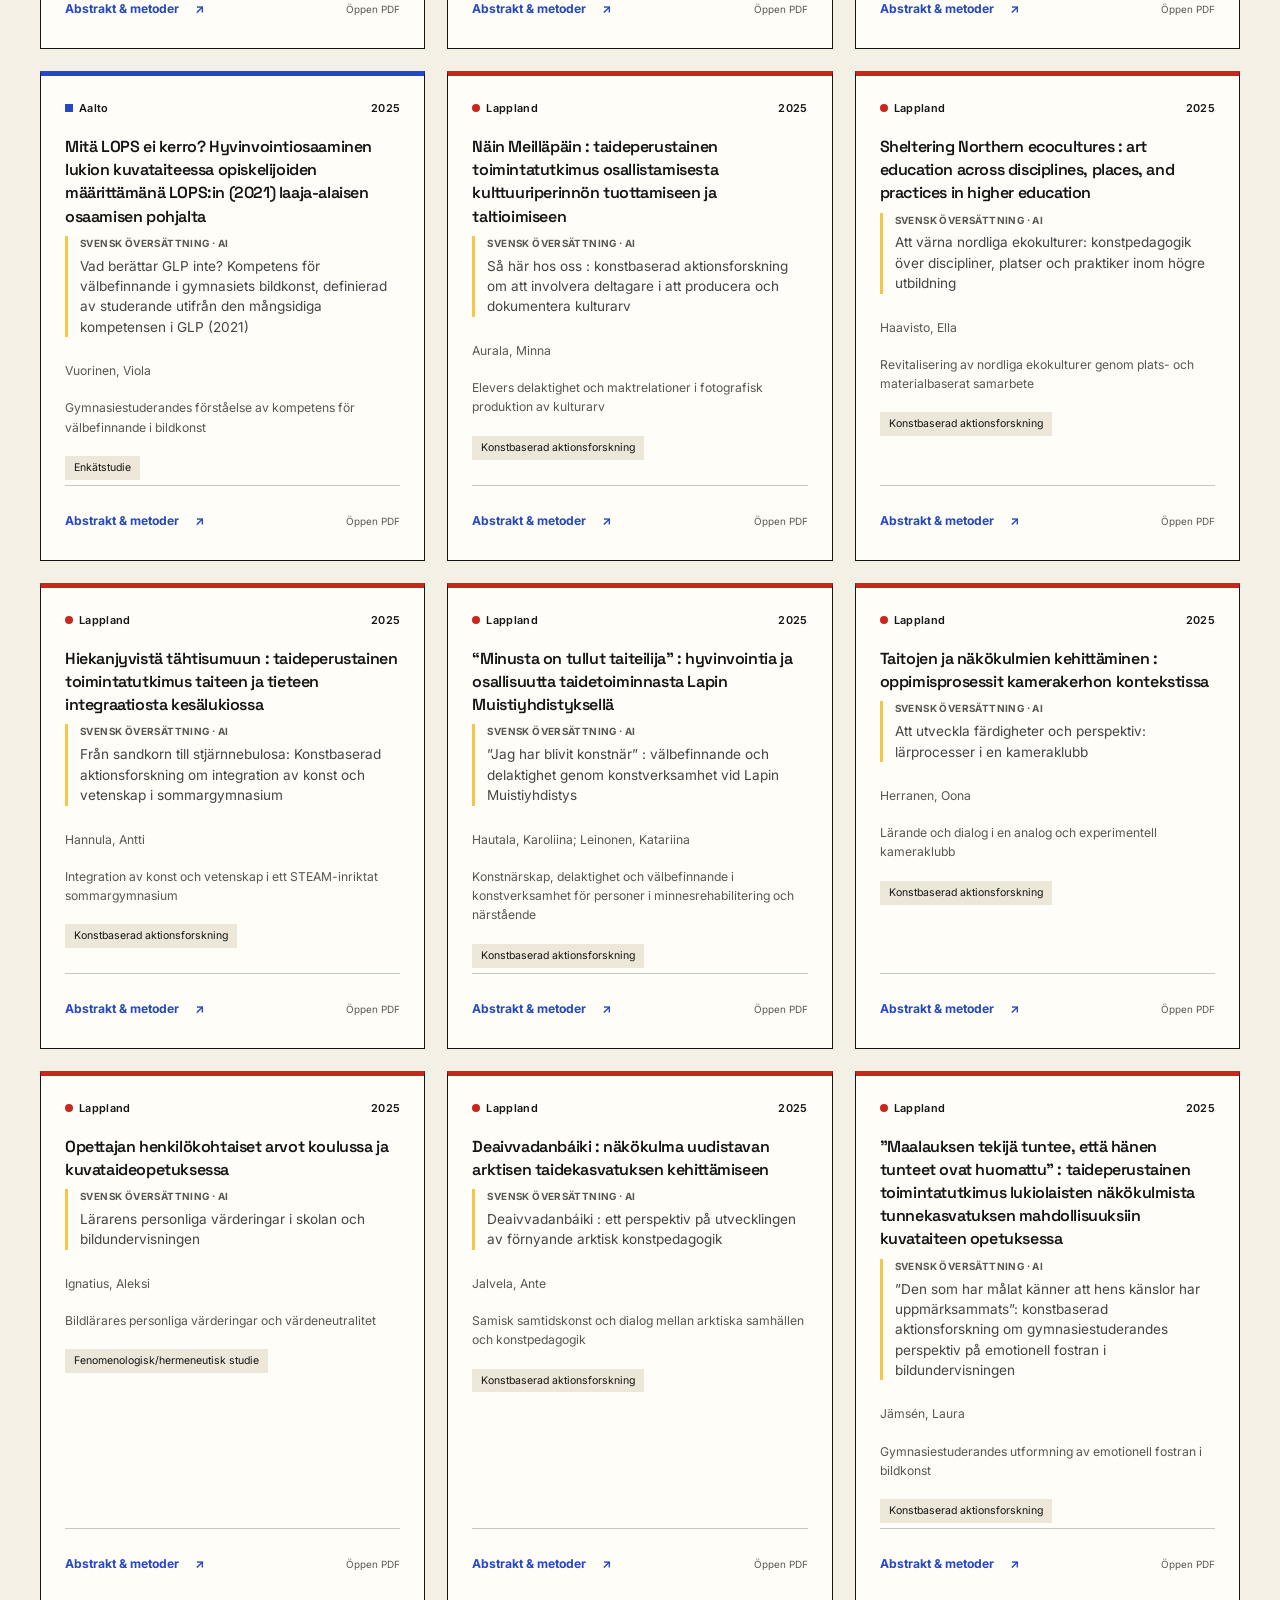
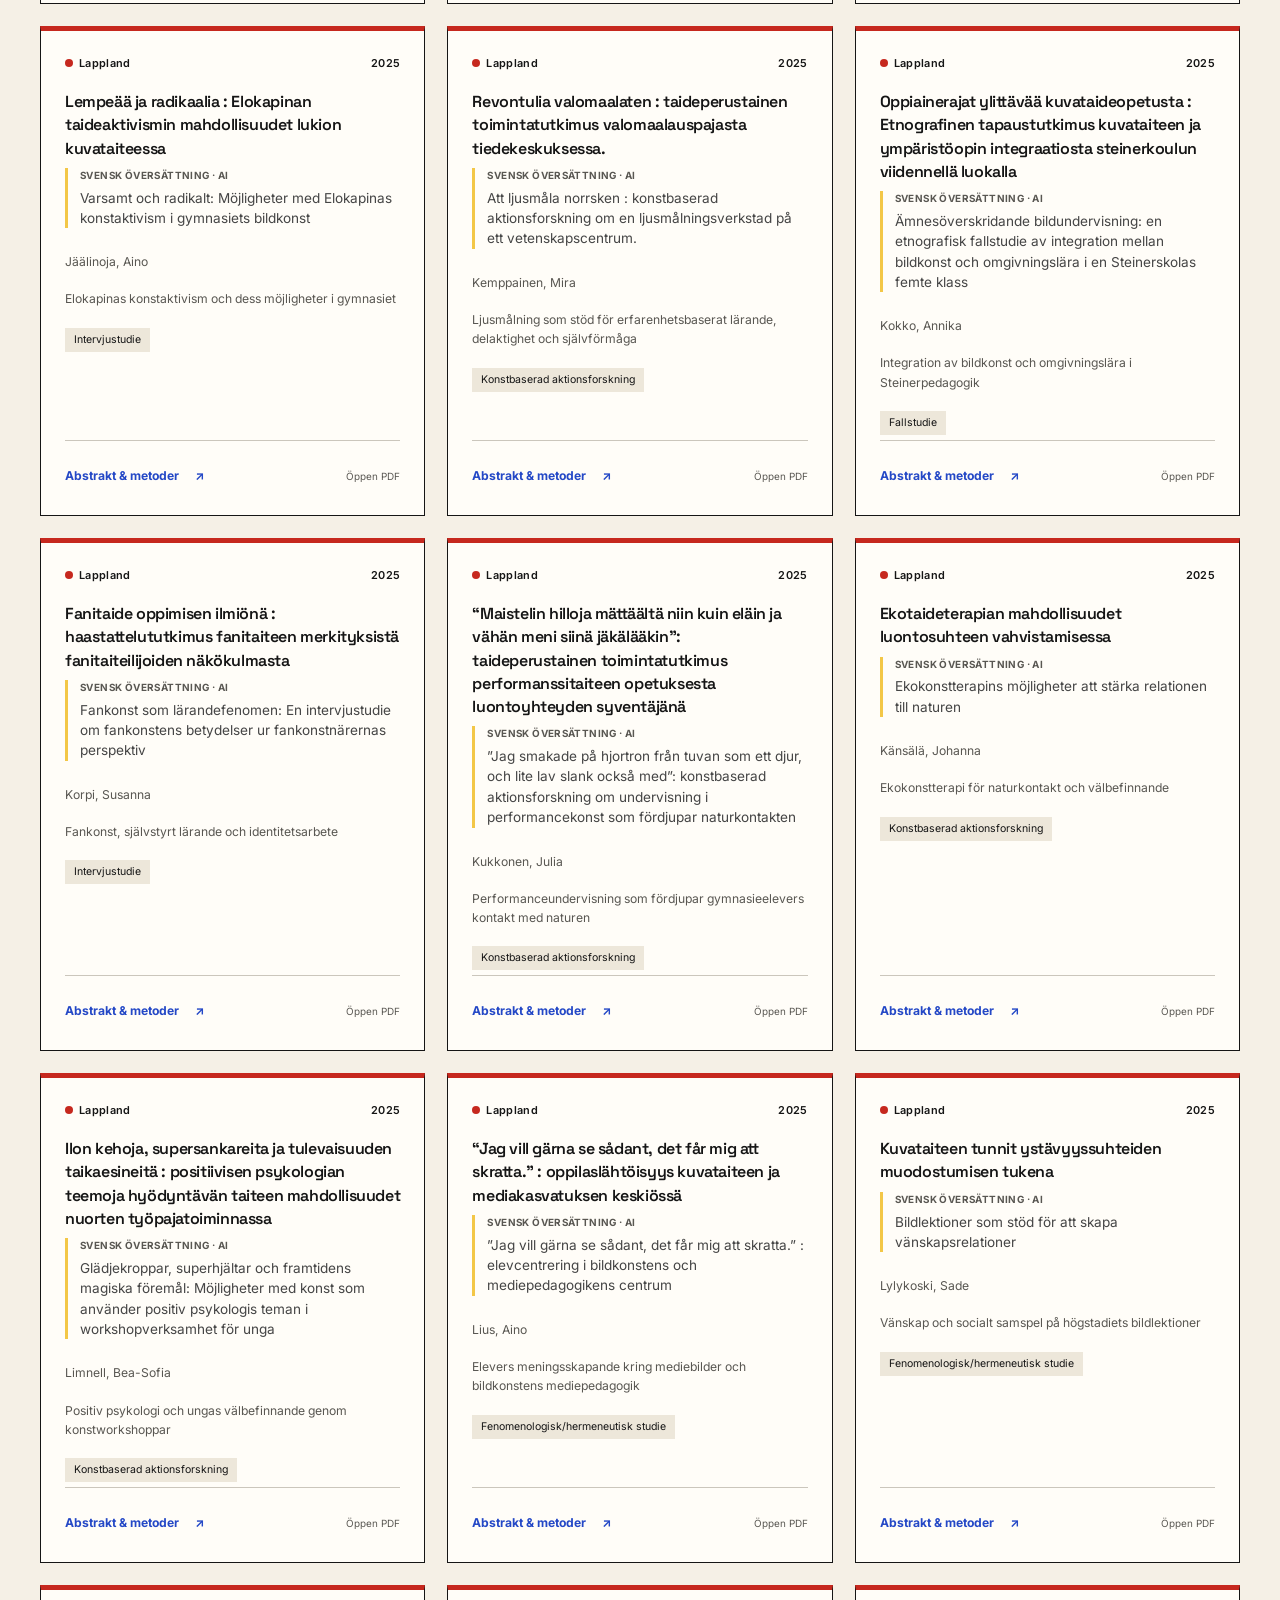
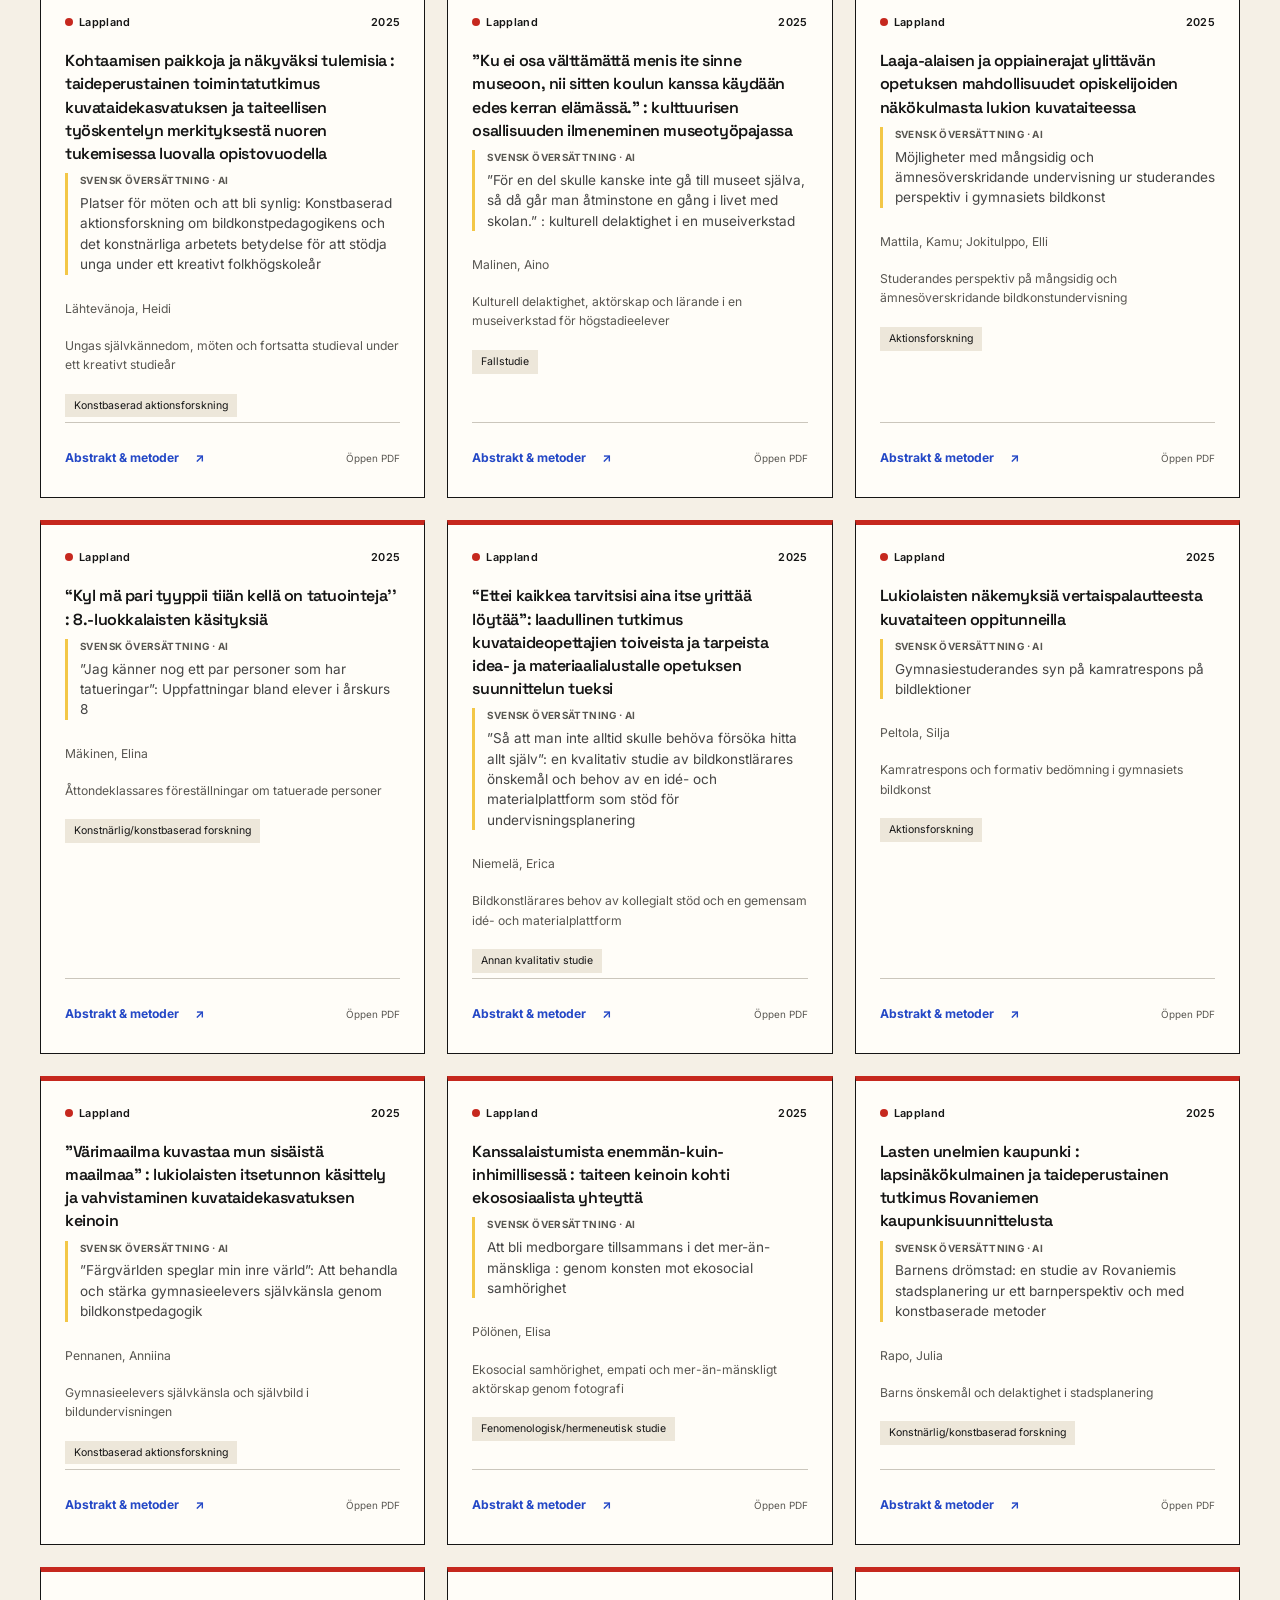
==== commit 3b4f93dd: "Add Nordic art and craft education newsroom for 2024–2026" ====
--- a/docs/index.html
+++ b/docs/index.html
@@ -8,9 +8,9 @@
 </head>
 <body data-page="catalogue">
   <a class="skip" href="#main">Hoppa till innehållet</a>
-  <header class="site-header"><div class="header-inner"><a class="brand" href="./" aria-label="Examensarbeten, startsida"><span class="brand-mark" aria-hidden="true">e.</span><span>Examensarbeten<small>Bildkonstpedagogik · 2024–2026</small></span></a><nav aria-label="Huvudnavigation"><a href="./" aria-current="page">Utforska</a><a href="analys.html">Analys <span aria-hidden="true">↗</span></a><a href="historik.html">Historisk analys</a></nav></div></header>
+  <header class="site-header"><div class="header-inner"><a class="brand" href="./" aria-label="Examensarbeten, startsida"><span class="brand-mark" aria-hidden="true">e.</span><span>Examensarbeten<small>Bildkonstpedagogik · 2024–2026</small></span></a><nav aria-label="Huvudnavigation"><a href="newsroom.html">Newsroom · bild & slöjd</a><a href="./" aria-current="page">Utforska</a><a href="analys.html">Analys <span aria-hidden="true">↗</span></a><a href="historik.html">Historisk analys</a></nav></div></header>
   <main id="main">
-    <section class="hero wrap"><div><p class="eyebrow">Aalto-universitetet & Lapplands universitet</p><h1>Många sätt<br>att skapa kunskap.</h1><p class="lead">En samling examensarbeten i bildkonstpedagogik. Läs originalen och svenska översättningar, följ metoderna och upptäck vad som förenar och skiljer arbetena åt.</p><a class="text-link" href="analys.html">Vad berättar materialet? <span aria-hidden="true">→</span></a></div><aside class="hero-note" aria-label="Om samlingen"><div class="line-art" aria-hidden="true"><svg viewBox="0 0 300 125"><circle cx="54" cy="61" r="43" fill="#d73527"/><rect x="115" y="18" width="86" height="86" fill="#2448c6"/><path d="M216 104L259 18L302 104Z" fill="#f3c747"/><path d="M10 118H300" stroke="#151515" stroke-width="2"/></svg></div><div class="stat-grid" id="hero-stats"><p>Materialet laddas…</p></div><p class="fine">Uppdaterat 21 oktober 2026. År 2026 är en pågående årgång. Arkivens publiceringsår används. NoVA-programmet ingår inte.</p></aside></section>
+    <aside class="wrap" style="padding-top:24px"><a class="text-link" href="newsroom.html">Nytt: jämför bild och slöjd vid sju lärosäten, 2024–2026 →</a></aside><section class="hero wrap"><div><p class="eyebrow">Aalto-universitetet & Lapplands universitet</p><h1>Många sätt<br>att skapa kunskap.</h1><p class="lead">En samling examensarbeten i bildkonstpedagogik. Läs originalen och svenska översättningar, följ metoderna och upptäck vad som förenar och skiljer arbetena åt.</p><a class="text-link" href="analys.html">Vad berättar materialet? <span aria-hidden="true">→</span></a></div><aside class="hero-note" aria-label="Om samlingen"><div class="line-art" aria-hidden="true"><svg viewBox="0 0 300 125"><circle cx="54" cy="61" r="43" fill="#d73527"/><rect x="115" y="18" width="86" height="86" fill="#2448c6"/><path d="M216 104L259 18L302 104Z" fill="#f3c747"/><path d="M10 118H300" stroke="#151515" stroke-width="2"/></svg></div><div class="stat-grid" id="hero-stats"><p>Materialet laddas…</p></div><p class="fine">Uppdaterat 21 oktober 2026. År 2026 är en pågående årgång. Arkivens publiceringsår används. NoVA-programmet ingår inte.</p></aside></section>
     <section class="catalogue-section"><div class="wrap">
       <div class="section-heading"><div><p class="eyebrow">Läs, sortera, jämför</p><h2>Arbetena</h2></div><a class="download-link" href="data/theses.json" download>Ladda ner öppna data <span aria-hidden="true">↓</span></a></div>
       <form class="filters" id="filters" role="search" aria-label="Sök och filtrera examensarbeten">
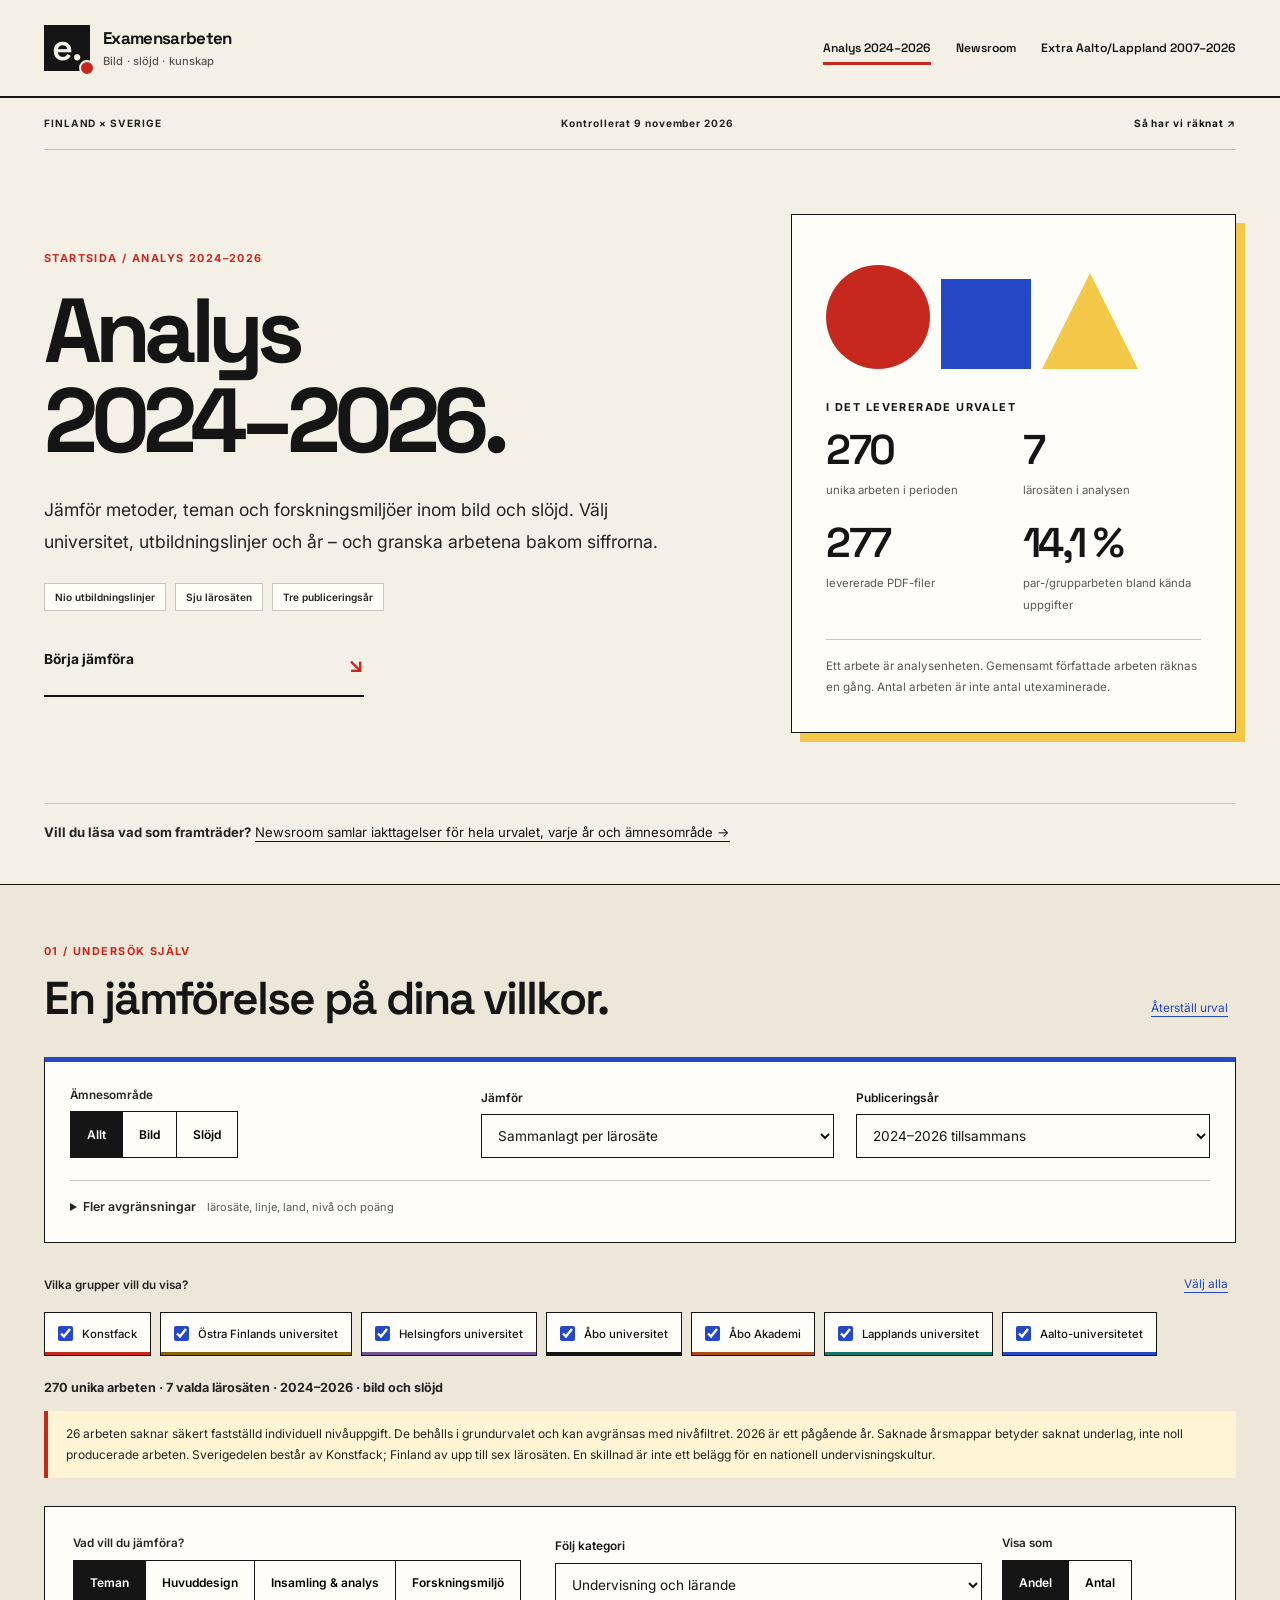
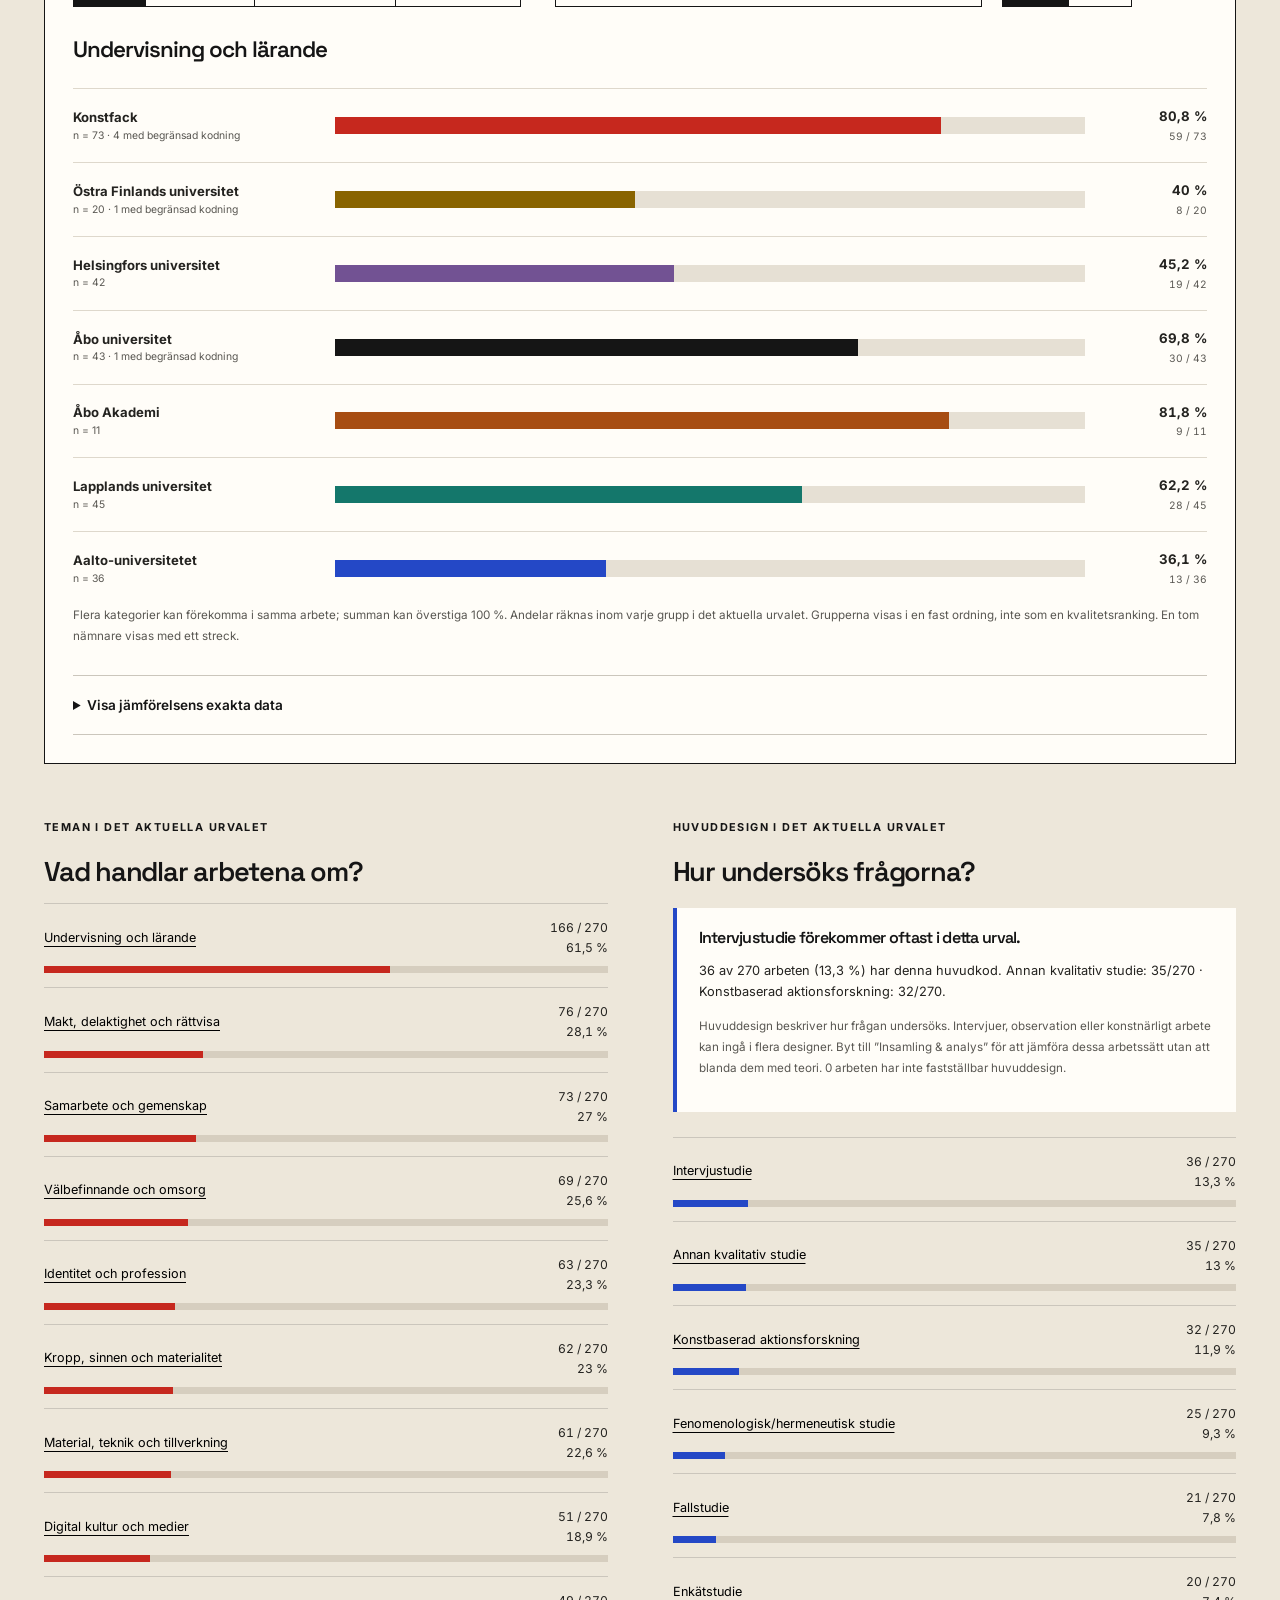
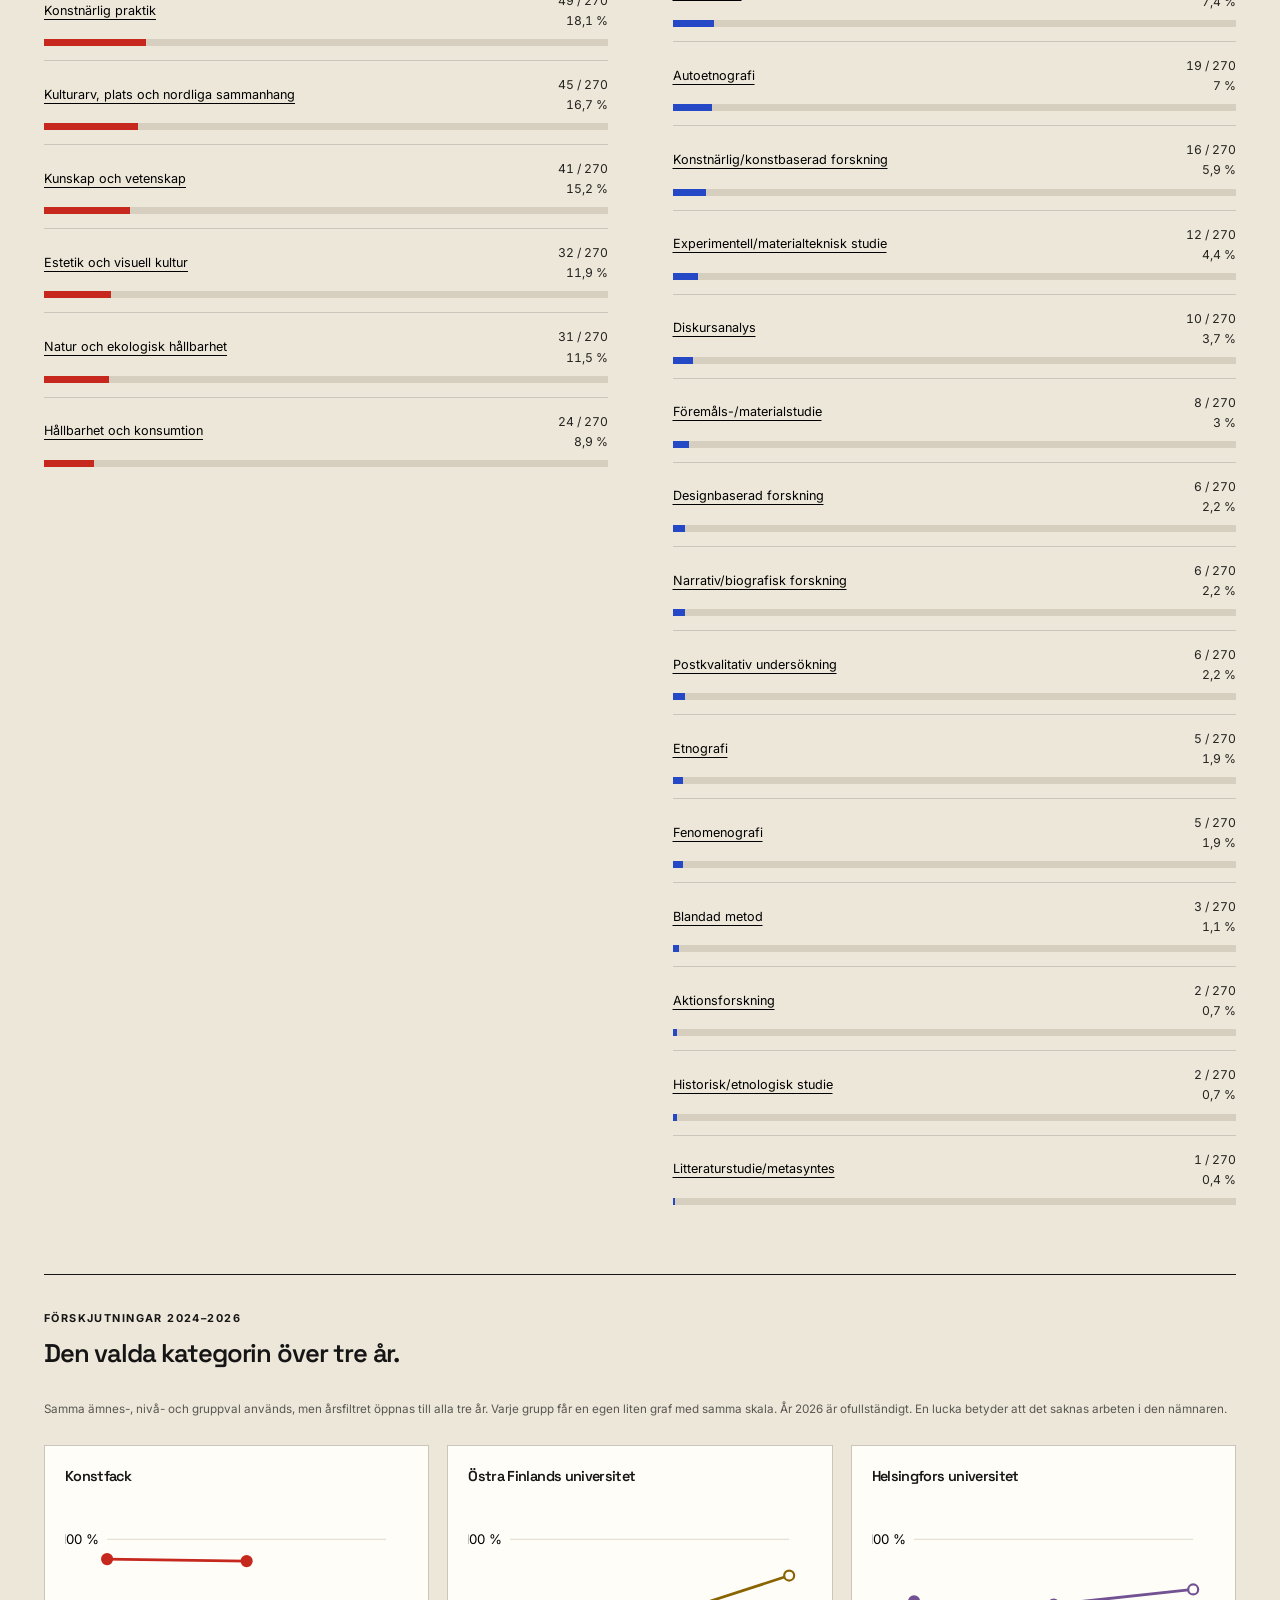
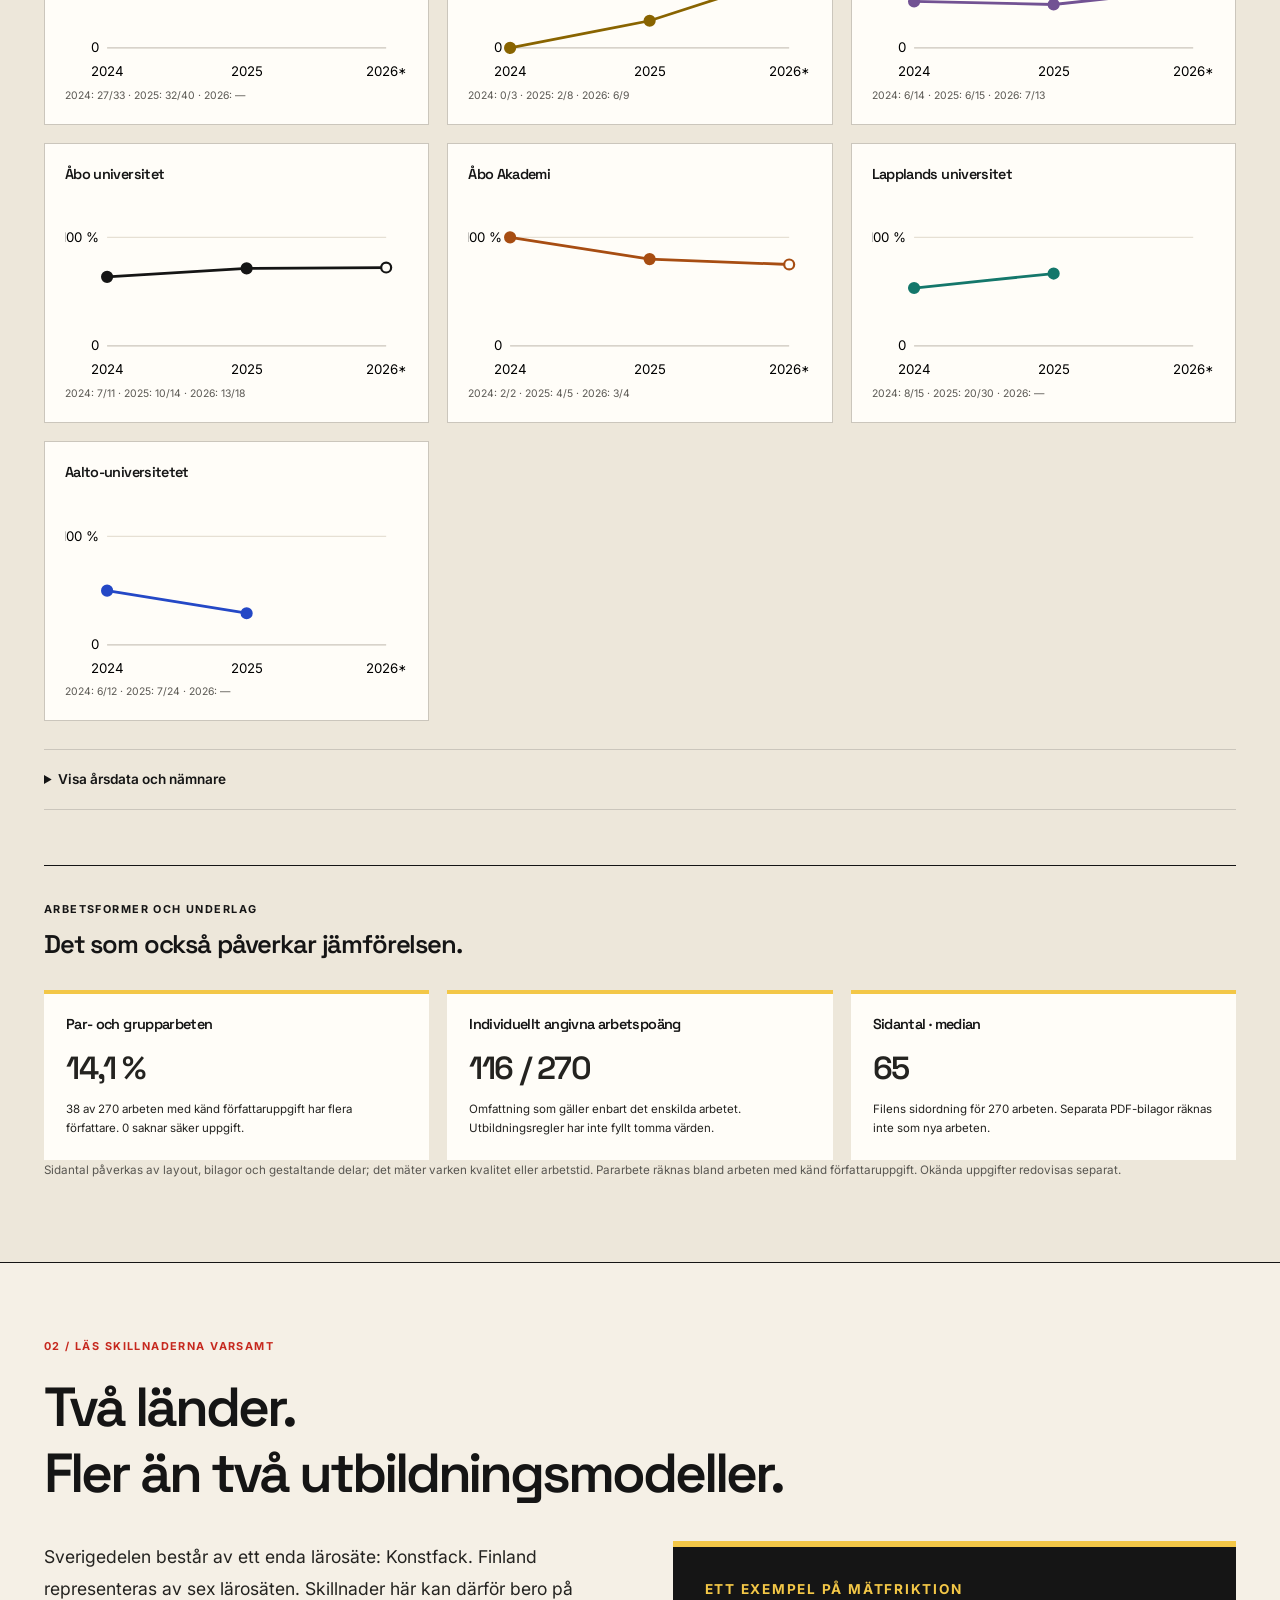
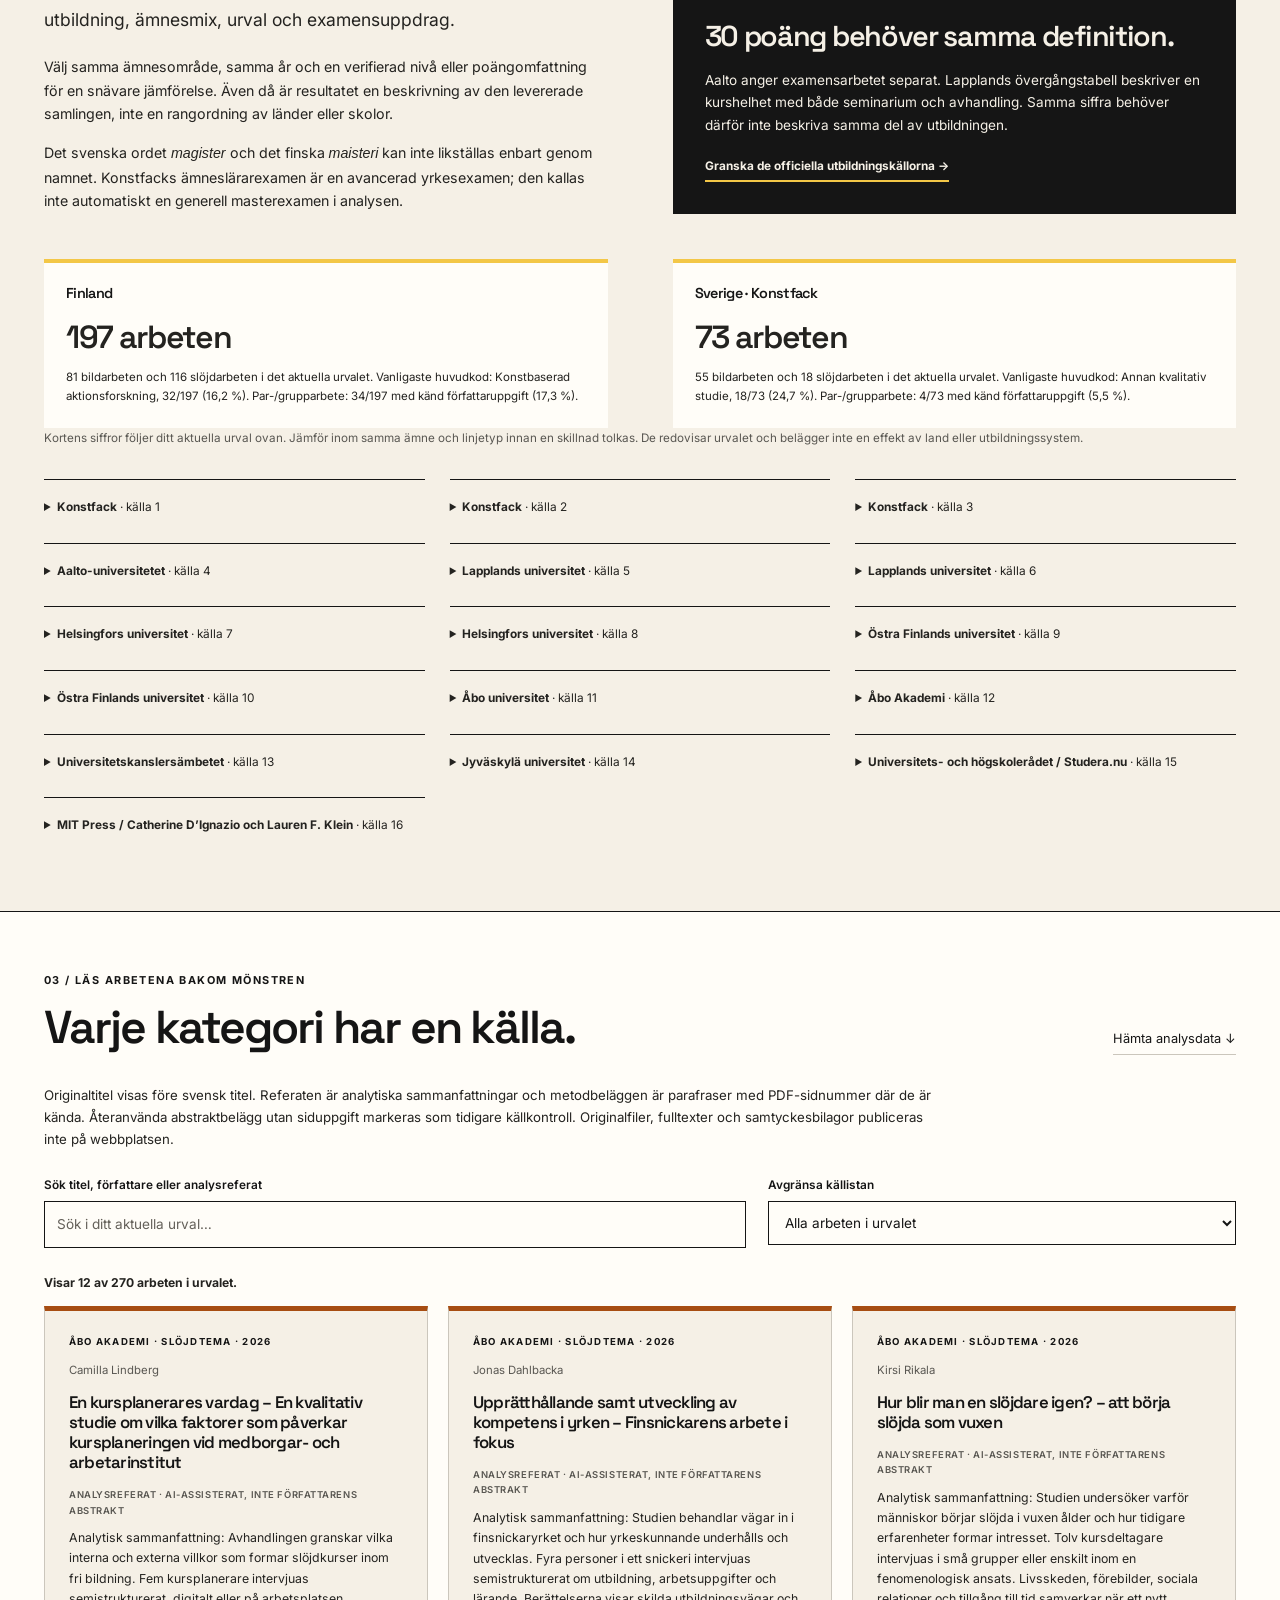
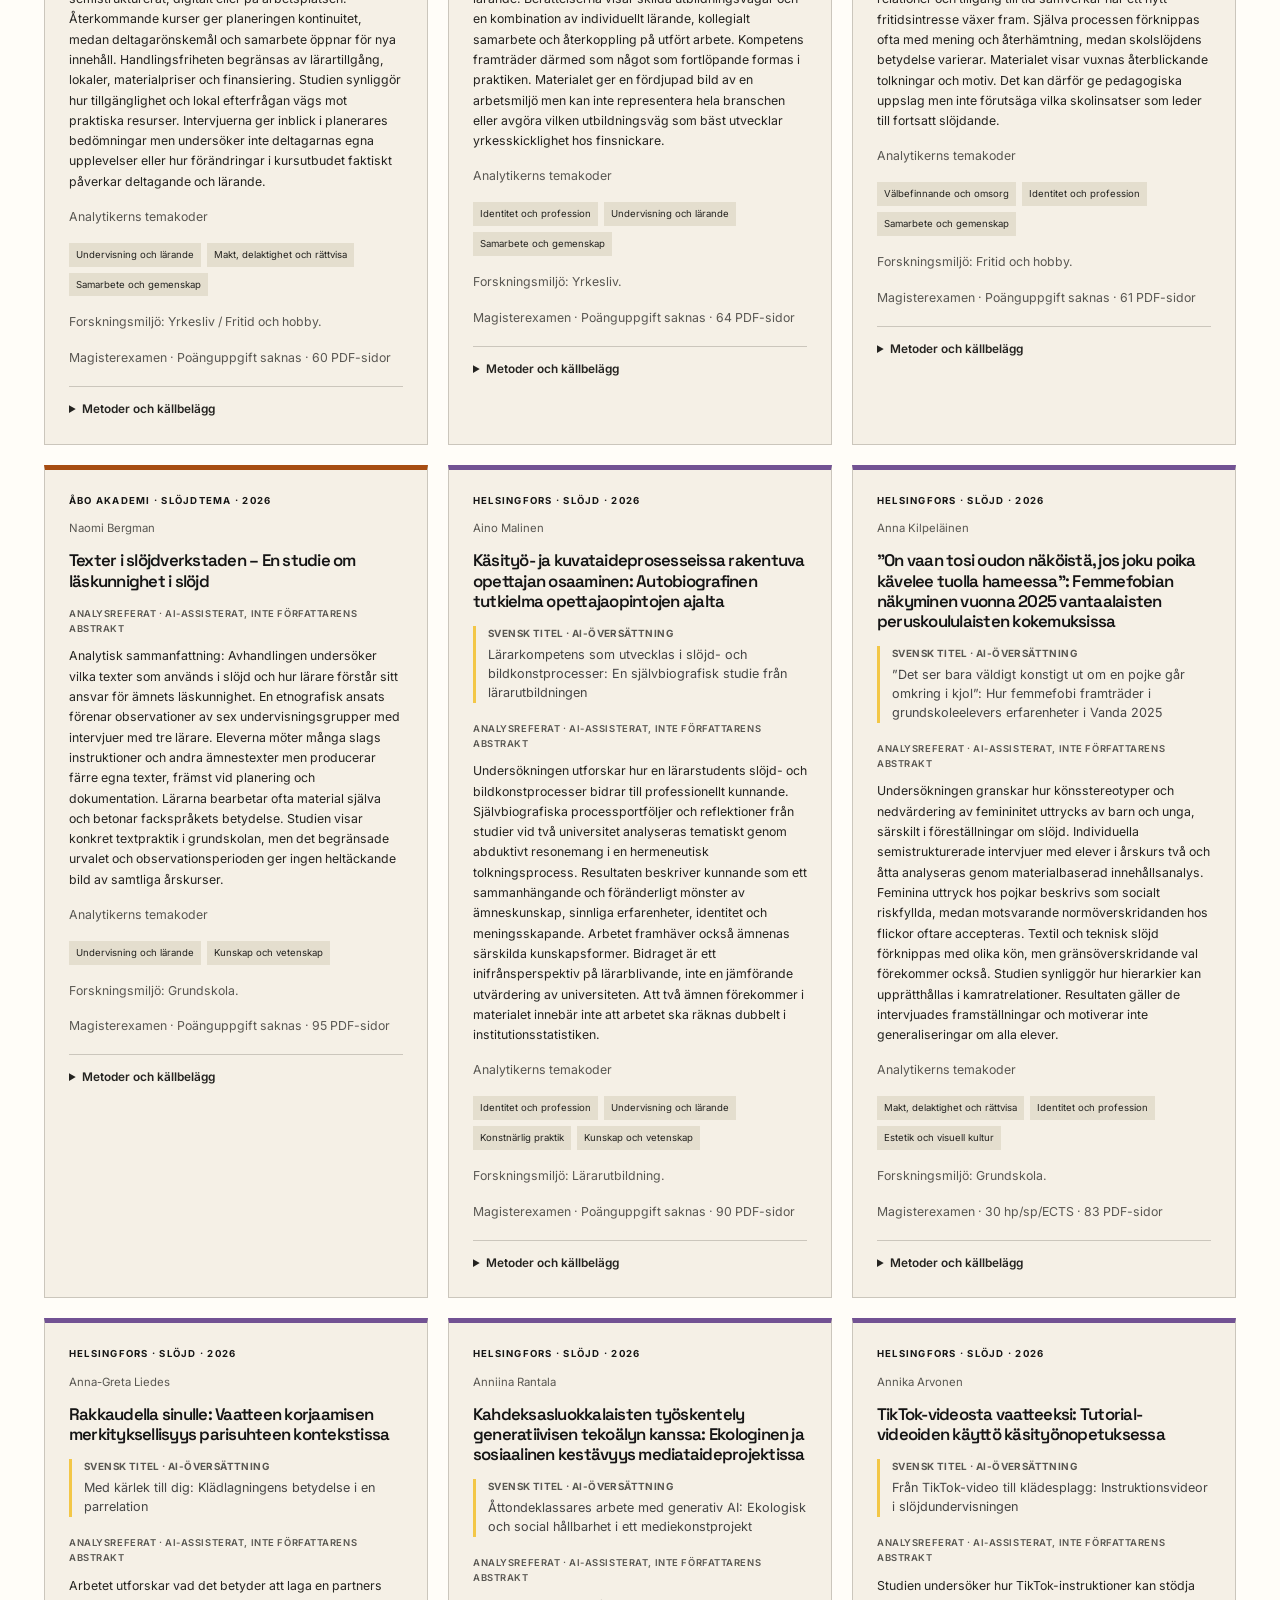
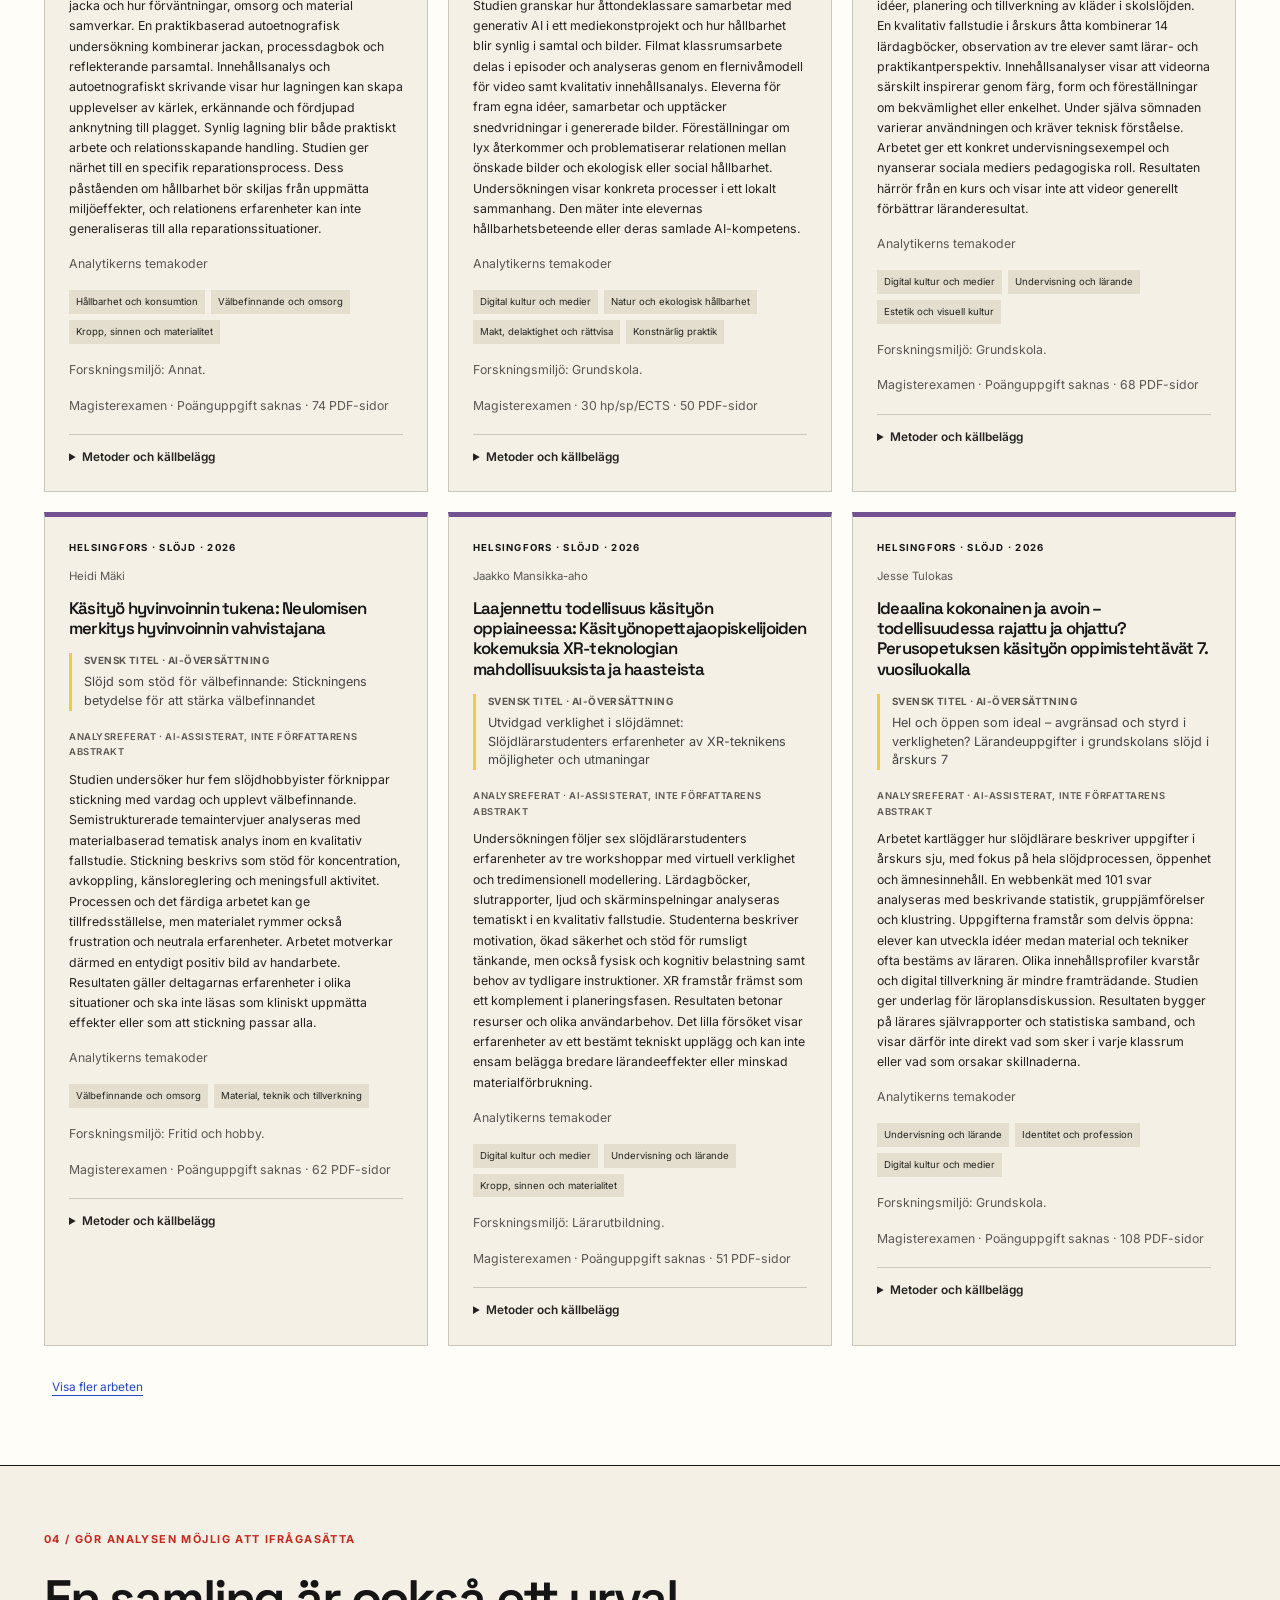
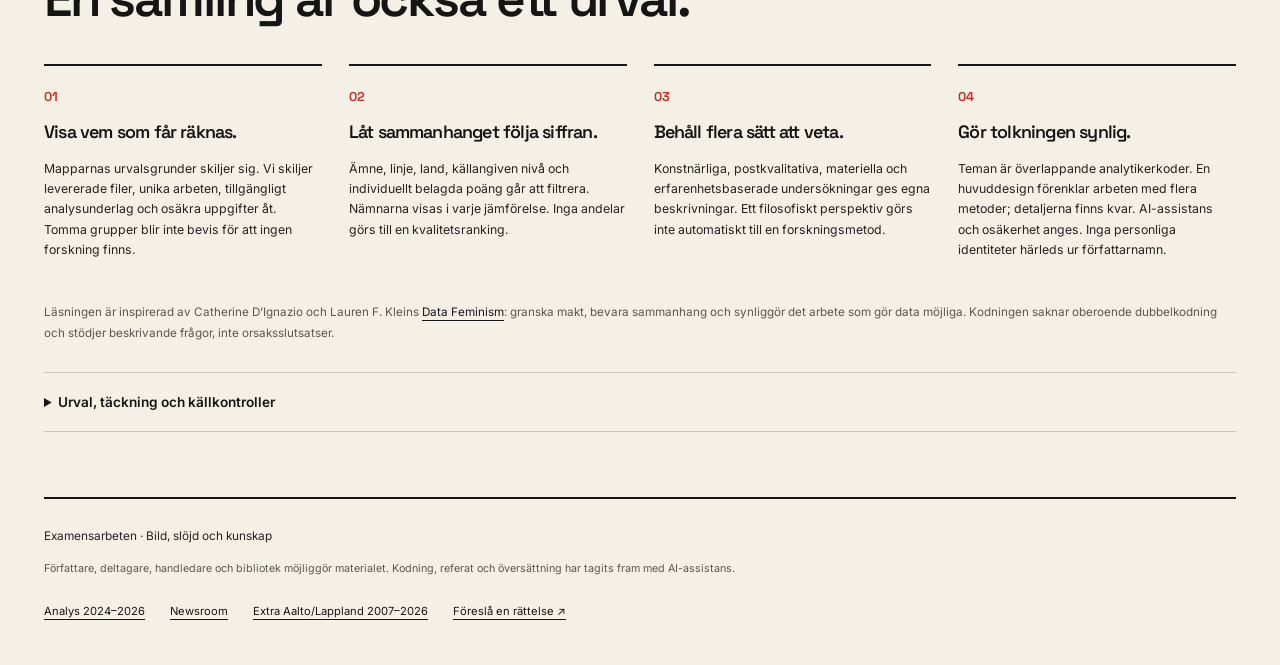
==== commit ea622f03: "Separate analysis homepage, editorial newsroom and historical extra" ====
--- a/docs/index.html
+++ b/docs/index.html
@@ -1,34 +1,31 @@
 <!doctype html>
 <html lang="sv">
 <head>
-  <meta charset="utf-8"><meta name="viewport" content="width=device-width, initial-scale=1">
-  <meta name="description" content="Utforska examensarbeten i bildkonstpedagogik från Aalto-universitetet och Lapplands universitet, 2024–2026. Original, svenska översättningar och källbelagda metoder.">
-  <meta name="theme-color" content="#151515"><title>Examensarbeten · Bildkonstpedagogik 2024–2026</title>
-  <link rel="stylesheet" href="assets/style.css?v=2026-3"><script type="module" src="assets/app.js?v=2026-2"></script>
+  <meta charset="utf-8"><meta name="viewport" content="width=device-width,initial-scale=1">
+  <title>Analys 2024–2026 · Examensarbeten</title>
+  <meta name="description" content="Jämför metoder, teman och forskningsmiljöer i examensarbeten i bild och slöjd 2024–2026. Jämför universitet, utbildningslinjer och sammanhang i Finland och Sverige.">
+  <meta name="theme-color" content="#f5f0e6">
+  <link rel="stylesheet" href="assets/style.css?v=2026-3"><link rel="stylesheet" href="assets/newsroom.css?v=20261109-5">
+  <script type="module" src="assets/comparison.js?v=20261109-5"></script>
 </head>
-<body data-page="catalogue">
-  <a class="skip" href="#main">Hoppa till innehållet</a>
-  <header class="site-header"><div class="header-inner"><a class="brand" href="./" aria-label="Examensarbeten, startsida"><span class="brand-mark" aria-hidden="true">e.</span><span>Examensarbeten<small>Bildkonstpedagogik · 2024–2026</small></span></a><nav aria-label="Huvudnavigation"><a href="newsroom.html">Newsroom · bild & slöjd</a><a href="./" aria-current="page">Utforska</a><a href="analys.html">Analys <span aria-hidden="true">↗</span></a><a href="historik.html">Historisk analys</a></nav></div></header>
-  <main id="main">
-    <aside class="wrap" style="padding-top:24px"><a class="text-link" href="newsroom.html">Nytt: jämför bild och slöjd vid sju lärosäten, 2024–2026 →</a></aside><section class="hero wrap"><div><p class="eyebrow">Aalto-universitetet & Lapplands universitet</p><h1>Många sätt<br>att skapa kunskap.</h1><p class="lead">En samling examensarbeten i bildkonstpedagogik. Läs originalen och svenska översättningar, följ metoderna och upptäck vad som förenar och skiljer arbetena åt.</p><a class="text-link" href="analys.html">Vad berättar materialet? <span aria-hidden="true">→</span></a></div><aside class="hero-note" aria-label="Om samlingen"><div class="line-art" aria-hidden="true"><svg viewBox="0 0 300 125"><circle cx="54" cy="61" r="43" fill="#d73527"/><rect x="115" y="18" width="86" height="86" fill="#2448c6"/><path d="M216 104L259 18L302 104Z" fill="#f3c747"/><path d="M10 118H300" stroke="#151515" stroke-width="2"/></svg></div><div class="stat-grid" id="hero-stats"><p>Materialet laddas…</p></div><p class="fine">Uppdaterat 21 oktober 2026. År 2026 är en pågående årgång. Arkivens publiceringsår används. NoVA-programmet ingår inte.</p></aside></section>
-    <section class="catalogue-section"><div class="wrap">
-      <div class="section-heading"><div><p class="eyebrow">Läs, sortera, jämför</p><h2>Arbetena</h2></div><a class="download-link" href="data/theses.json" download>Ladda ner öppna data <span aria-hidden="true">↓</span></a></div>
-      <form class="filters" id="filters" role="search" aria-label="Sök och filtrera examensarbeten">
-        <div class="search-field"><label for="search">Sök i samlingen</label><input type="search" id="search" placeholder="Titel, författare, abstrakt eller nyckelord…" autocomplete="off"></div>
-        <div><label for="university">Universitet</label><select id="university"><option value="">Alla universitet</option><option value="Aalto">Aalto-universitetet</option><option value="Lappland">Lapplands universitet</option></select></div>
-        <div><label for="year">År</label><select id="year"><option value="">Alla år</option></select></div>
-        <div><label for="method">Huvudmetod</label><select id="method"><option value="">Alla metoder</option></select></div>
-        <div><label for="theme">Tema</label><select id="theme"><option value="">Alla teman</option></select></div>
-        <div><label for="availability">PDF-tillgång</label><select id="availability"><option value="">Alla arbeten</option><option value="open">Öppen PDF</option><option value="closed">Ingen verifierad öppen PDF</option></select></div>
-        <div><label for="verification">Utbildningstillhörighet</label><select id="verification"><option value="all">Alla, även preliminära</option><option value="confirmed">Bekräftad i källa</option></select></div>
-      </form>
-      <div class="results-toolbar"><p id="result-count" role="status" aria-live="polite">Laddar arbeten…</p><div class="sort-control"><label for="sort">Sortera</label><select id="sort"><option value="year-desc">År: nyast först</option><option value="year-asc">År: äldst först</option><option value="university">Universitet, sedan år</option><option value="title">Titel: A–Ö</option><option value="author">Författare: A–Ö</option></select><button id="reset" class="quiet-button" type="button">Rensa filter</button></div></div>
-      <p id="catalogue-coverage-warning" class="notice" hidden></p><div class="catalogue-grid" id="results" aria-label="Examensarbeten"></div>
-      <noscript><p class="notice">Katalogen behöver JavaScript för sökning och sortering. Du kan också <a href="data/theses.json">läsa hela datamaterialet som JSON</a>.</p></noscript>
-      <p class="catalogue-footnote">Originalet visas före översättningen. AI-översättningar och analytiska kategorier är märkta. Läs alltid arkivposten och arbetets egen metodbeskrivning vid fördjupad användning.</p>
-    </div></section>
-    <section class="wrap closing"><p class="eyebrow">En samling är också ett urval</p><h2>Vad syns – och vad saknas?</h2><p>Öppen tillgång, arkivens metadata och våra klassificeringar påverkar bilden. Analysen visar både mönster och de begränsningar som följer med att göra en samling räkningsbar.</p><a class="pill-link" href="analys.html">Utforska analysen <span aria-hidden="true">→</span></a></section>
-  </main>
-  <footer class="site-footer wrap"><p>Examensarbeten <span>·</span> Ett källnära, kritiskt läsarkiv</p><div><a href="https://github.com/tdufva/examnesarbete">Källkod & metod</a><a href="https://github.com/tdufva/examnesarbete/issues/new?template=korrigering.yml">Föreslå en korrigering</a></div></footer>
-  <dialog id="work-dialog" aria-labelledby="dialog-title"><div class="dialog-header"><span>Examensarbete · Källor & läsning</span><button class="close-dialog" type="button" aria-label="Stäng arbetet">Stäng <span aria-hidden="true">×</span></button></div><div id="dialog-body"></div></dialog>
+<body data-page="newsroom">
+<a class="skip" href="#main">Hoppa till innehållet</a>
+<header class="nr-header"><div class="nr-wrap nr-masthead"><a class="brand" href="./" aria-label="Examensarbeten, analysens startsida"><span class="brand-mark" aria-hidden="true">e.</span><span>Examensarbeten<small>Bild · slöjd · kunskap</small></span></a><nav aria-label="Huvudnavigation"><a href="./" aria-current="page">Analys 2024–2026</a><a href="newsroom.html">Newsroom</a><a href="historik.html">Extra Aalto/Lappland 2007–2026</a></nav></div></header>
+<main id="main">
+<div class="nr-wrap nr-dateline"><span>FINLAND × SVERIGE</span><span id="nr-updated">Analys 2024–2026</span><a href="#metod">Så har vi räknat ↗</a></div>
+<section class="nr-wrap nr-lead" aria-labelledby="nr-title"><div><p class="eyebrow nr-red">Startsida / Analys 2024–2026</p><h1 id="nr-title">Analys<br>2024–2026.</h1><p class="nr-deck">Jämför metoder, teman och forskningsmiljöer inom bild och slöjd. Välj universitet, utbildningslinjer och år – och granska arbetena bakom siffrorna.</p><div class="nr-scope-tags"><span>Nio utbildningslinjer</span><span>Sju lärosäten</span><span>Tre publiceringsår</span></div><a class="nr-cta" href="#jamfor">Börja jämföra <span aria-hidden="true">↘</span></a></div><aside class="nr-front-panel" aria-label="Materialet i korthet"><div class="nr-front-shapes" aria-hidden="true"><i></i><i></i><i></i></div><p class="eyebrow">I det levererade urvalet</p><div id="nr-hero-stats"><p>Materialet laddas…</p></div><p class="nr-fine">Ett arbete är analysenheten. Gemensamt författade arbeten räknas en gång. Antal arbeten är inte antal utexaminerade.</p></aside></section>
+<aside class="nr-wrap nr-route-note"><p><strong>Vill du läsa vad som framträder?</strong> <a href="newsroom.html">Newsroom samlar iakttagelser för hela urvalet, varje år och ämnesområde →</a></p></aside>
+<section class="nr-explorer" id="jamfor" aria-labelledby="nr-explorer-title"><div class="nr-wrap"><div class="nr-section-heading"><div><p class="eyebrow nr-red">01 / Undersök själv</p><h2 id="nr-explorer-title">En jämförelse på dina villkor.</h2></div><button type="button" class="quiet-button" id="nr-reset">Återställ urval</button></div>
+<form id="nr-filters"><div class="nr-filter-primary"><fieldset class="nr-button-group"><legend>Ämnesområde</legend><div><button type="button" data-subject="all" aria-pressed="true">Allt</button><button type="button" data-subject="bild" aria-pressed="false">Bild</button><button type="button" data-subject="slojd" aria-pressed="false">Slöjd</button></div></fieldset><div><label for="nr-grouping">Jämför</label><select id="nr-grouping"><option value="university">Sammanlagt per lärosäte</option><option value="track">Utbildningslinjer</option><option value="country">Landets del av urvalet</option></select></div><div><label for="nr-year">Publiceringsår</label><select id="nr-year"><option value="all">2024–2026 tillsammans</option><option value="2024">2024</option><option value="2025">2025</option><option value="2026">2026 · pågående år</option></select></div></div>
+<details class="nr-more-filters"><summary>Fler avgränsningar <span>lärosäte, linje, land, nivå och poäng</span></summary><div class="nr-filter-extra"><div><label for="nr-university">Lärosäte</label><select id="nr-university"><option value="all">Alla lärosäten</option></select></div><div><label for="nr-track">Utbildningslinje</label><select id="nr-track"><option value="all">Alla linjer i urvalet</option></select></div><div><label for="nr-country">Land</label><select id="nr-country"><option value="all">Finland och Sverige</option><option value="Finland">Finland</option><option value="Sverige">Sverige · Konstfack</option></select></div><div><label for="nr-degree">Källangiven examensnivå</label><select id="nr-degree"><option value="all">Alla nivåuppgifter</option><option value="advanced">Magister / avancerad yrkesexamen</option><option value="master">Magisterexamen</option><option value="advanced_professional">Avancerad yrkesexamen</option><option value="bachelor">Grundnivå</option><option value="unknown">Nivåuppgift saknas</option></select></div><div><label for="nr-credits">Individuellt verifierad omfattning</label><select id="nr-credits"><option value="all">Alla · även okänd omfattning</option><option value="15">15 hp/sp/ECTS · enbart arbetet</option><option value="30">30 hp/sp/ECTS · enbart arbetet</option><option value="40">40 hp/sp/ECTS · enbart arbetet</option><option value="combined">Belagd kombination: seminarium + avhandling</option><option value="unknown">Uppgift saknas</option></select></div></div><p class="nr-fine">Poäng tilldelas bara när det enskilda arbetet anger dem. Poäng för en kombination av seminarium och avhandling hålls isär från enbart avhandlingen. Saknade uppgifter betyder inte noll poäng.</p></details></form>
+<div class="nr-group-picker"><div><p>Vilka grupper vill du visa?</p><button type="button" id="nr-all-groups" class="quiet-button">Välj alla</button></div><div id="nr-groups"></div></div><p id="nr-selection" class="nr-selection" role="status" aria-live="polite"></p><div id="nr-scope-note" class="nr-notice"></div><div id="nr-data-status" class="nr-notice" hidden></div>
+<div class="nr-comparison"><div class="nr-chart-controls"><fieldset class="nr-button-group"><legend>Vad vill du jämföra?</legend><div><button type="button" data-field="themes" aria-pressed="true">Teman</button><button type="button" data-field="primary_method" aria-pressed="false">Huvuddesign</button><button type="button" data-field="techniques" aria-pressed="false">Insamling & analys</button><button type="button" data-field="research_settings" aria-pressed="false">Forskningsmiljö</button></div></fieldset><div><label for="nr-category">Följ kategori</label><select id="nr-category"></select></div><fieldset class="nr-button-group nr-metric"><legend>Visa som</legend><div><button type="button" data-metric="percent" aria-pressed="true">Andel</button><button type="button" data-metric="count" aria-pressed="false">Antal</button></div></fieldset></div><h3 id="nr-chart-title"></h3><div id="nr-comparison-chart"></div><p class="nr-fine" id="nr-chart-note"></p><details class="data-details"><summary>Visa jämförelsens exakta data</summary><div id="nr-comparison-table" class="nr-table-scroll"></div></details></div>
+<div class="nr-two-columns nr-distributions"><section><p class="eyebrow">Teman i det aktuella urvalet</p><h3>Vad handlar arbetena om?</h3><div id="nr-theme-ranking"></div></section><section><p class="eyebrow">Huvuddesign i det aktuella urvalet</p><h3>Hur undersöks frågorna?</h3><div id="nr-method-reading" class="nr-reading"></div><div id="nr-method-ranking"></div></section></div>
+<section class="nr-trends"><div class="nr-section-heading"><div><p class="eyebrow">Förskjutningar 2024–2026</p><h3>Den valda kategorin över tre år.</h3></div></div><p class="nr-fine">Samma ämnes-, nivå- och gruppval används, men årsfiltret öppnas till alla tre år. Varje grupp får en egen liten graf med samma skala. År 2026 är ofullständigt. En lucka betyder att det saknas arbeten i den nämnaren.</p><div id="nr-trend-charts" class="nr-small-multiples"></div><details class="data-details"><summary>Visa årsdata och nämnare</summary><div id="nr-trend-table" class="nr-table-scroll"></div></details></section>
+<section class="nr-working-forms"><div class="nr-section-heading"><div><p class="eyebrow">Arbetsformer och underlag</p><h3>Det som också påverkar jämförelsen.</h3></div></div><div id="nr-working-forms"></div><p class="nr-fine">Sidantal påverkas av layout, bilagor och gestaltande delar; det mäter varken kvalitet eller arbetstid. Pararbete räknas bland arbeten med känd författaruppgift. Okända uppgifter redovisas separat.</p></section>
+</div></section>
+<section class="nr-wrap nr-countries" id="lander"><p class="eyebrow nr-red">02 / Läs skillnaderna varsamt</p><h2>Två länder.<br>Fler än två utbildningsmodeller.</h2><div class="nr-two-columns"><div><p class="nr-deck">Sverigedelen består av ett enda lärosäte: Konstfack. Finland representeras av sex lärosäten. Skillnader här kan därför bero på utbildning, ämnesmix, urval och examensuppdrag.</p><p>Välj samma ämnesområde, samma år och en verifierad nivå eller poängomfattning för en snävare jämförelse. Även då är resultatet en beskrivning av den levererade samlingen, inte en rangordning av länder eller skolor.</p><p>Det svenska ordet <em>magister</em> och det finska <em>maisteri</em> kan inte likställas enbart genom namnet. Konstfacks ämneslärarexamen är en avancerad yrkesexamen; den kallas inte automatiskt en generell masterexamen i analysen.</p></div><aside class="nr-context-card"><p class="eyebrow">Ett exempel på mätfriktion</p><h3>30 poäng behöver samma definition.</h3><p>Aalto anger examensarbetet separat. Lapplands övergångstabell beskriver en kurshelhet med både seminarium och avhandling. Samma siffra behöver därför inte beskriva samma del av utbildningen.</p><a class="text-link" href="#nr-context-sources">Granska de officiella utbildningskällorna →</a></aside></div><div id="nr-country-reading" class="nr-two-columns"></div><p class="nr-fine">Kortens siffror följer ditt aktuella urval ovan. Jämför inom samma ämne och linjetyp innan en skillnad tolkas. De redovisar urvalet och belägger inte en effekt av land eller utbildningssystem.</p><div id="nr-context-sources" class="nr-source-context"></div></section>
+<section class="nr-evidence-section" id="arbetena"><div class="nr-wrap"><div class="nr-section-heading"><div><p class="eyebrow">03 / Läs arbetena bakom mönstren</p><h2>Varje kategori har en källa.</h2></div><a class="download-link" href="data/newsroom.json" download>Hämta analysdata ↓</a></div><p>Originaltitel visas före svensk titel. Referaten är analytiska sammanfattningar och metodbeläggen är parafraser med PDF-sidnummer där de är kända. Återanvända abstraktbelägg utan siduppgift markeras som tidigare källkontroll. Originalfiler, fulltexter och samtyckesbilagor publiceras inte på webbplatsen.</p><div class="nr-source-filters"><div><label for="nr-search">Sök titel, författare eller analysreferat</label><input id="nr-search" type="search" placeholder="Sök i ditt aktuella urval…"></div><div><label for="nr-evidence-filter">Avgränsa källistan</label><select id="nr-evidence-filter"><option value="all">Alla arbeten i urvalet</option><option value="category">Endast den valda kategorin</option><option value="limited">Arbeten med osäkrare metodunderlag</option></select></div></div><p id="nr-results-count" role="status" aria-live="polite"></p><div id="nr-work-list" class="nr-work-list"></div><button type="button" class="quiet-button" id="nr-more">Visa fler arbeten</button></div></section>
+<section class="nr-wrap nr-method" id="metod"><p class="eyebrow nr-red">04 / Gör analysen möjlig att ifrågasätta</p><h2>En samling är också ett urval.</h2><div class="nr-principles"><article><span>01</span><h3>Visa vem som får räknas.</h3><p>Mapparnas urvalsgrunder skiljer sig. Vi skiljer levererade filer, unika arbeten, tillgängligt analysunderlag och osäkra uppgifter åt. Tomma grupper blir inte bevis för att ingen forskning finns.</p></article><article><span>02</span><h3>Låt sammanhanget följa siffran.</h3><p>Ämne, linje, land, källangiven nivå och individuellt belagda poäng går att filtrera. Nämnarna visas i varje jämförelse. Inga andelar görs till en kvalitetsranking.</p></article><article><span>03</span><h3>Behåll flera sätt att veta.</h3><p>Konstnärliga, postkvalitativa, materiella och erfarenhetsbaserade undersökningar ges egna beskrivningar. Ett filosofiskt perspektiv görs inte automatiskt till en forskningsmetod.</p></article><article><span>04</span><h3>Gör tolkningen synlig.</h3><p>Teman är överlappande analytikerkoder. En huvuddesign förenklar arbeten med flera metoder; detaljerna finns kvar. AI-assistans och osäkerhet anges. Inga personliga identiteter härleds ur författarnamn.</p></article></div><p class="nr-fine">Läsningen är inspirerad av Catherine D’Ignazio och Lauren F. Kleins <a href="https://data-feminism.mitpress.mit.edu/pub/frfa9szd/release/6" target="_blank" rel="noopener">Data Feminism</a>: granska makt, bevara sammanhang och synliggör det arbete som gör data möjliga. Kodningen saknar oberoende dubbelkodning och stödjer beskrivande frågor, inte orsaksslutsatser.</p><details class="data-details"><summary>Urval, täckning och källkontroller</summary><div id="nr-coverage-notes"></div><div id="nr-coverage-table" class="nr-table-scroll"></div><div id="nr-audit"></div></details></section>
+</main><footer class="nr-wrap nr-footer"><p>Examensarbeten · Bild, slöjd och kunskap</p><p>Författare, deltagare, handledare och bibliotek möjliggör materialet. Kodning, referat och översättning har tagits fram med AI-assistans.</p><div><a href="./">Analys 2024–2026</a><a href="newsroom.html">Newsroom</a><a href="historik.html">Extra Aalto/Lappland 2007–2026</a><a href="https://github.com/tdufva/examnesarbete/issues/new?template=korrigering.yml">Föreslå en rättelse ↗</a></div></footer>
 </body></html>
--- a/docs/assets/newsroom.css
+++ b/docs/assets/newsroom.css
@@ -0,0 +1,147 @@
+/* An original editorial study atlas using the project's Bauhaus typography. */
+body[data-page=newsroom]{background:#f5f0e6;color:#242320}
+.nr-wrap{width:min(1380px,calc(100% - 88px));margin-inline:auto}
+.nr-header{border-bottom:2px solid #151515;background:#f5f0e6}
+.nr-masthead{display:flex;align-items:center;justify-content:space-between;gap:30px;min-height:96px}
+.nr-masthead nav{gap:25px;flex-wrap:wrap}
+.nr-masthead nav a{font-size:.76rem}
+.nr-dateline{display:flex;justify-content:space-between;gap:20px;padding-block:17px;border-bottom:1px solid #cbc6bc;font-size:.63rem;font-weight:700;letter-spacing:.09em}
+.nr-dateline a{text-decoration:none}
+.nr-lead{display:grid;grid-template-columns:1.5fr 1fr;gap:80px;align-items:center;padding-block:64px 70px}
+.nr-lead h1{font-size:clamp(3.3rem,7.1vw,6.7rem);letter-spacing:-.075em;line-height:.99;margin-bottom:28px}
+.nr-red{color:#c6281e}
+.nr-deck{font-size:1.1rem;line-height:1.8;max-width:650px}
+.nr-scope-tags{display:flex;flex-wrap:wrap;gap:9px;margin-block:25px}
+.nr-scope-tags span{border:1px solid #cbc6bc;padding:5px 10px;font-size:.63rem;font-weight:600;background:#fffdf8}
+.nr-cta{display:flex;justify-content:space-between;gap:30px;max-width:320px;border-bottom:2px solid #151515;padding:12px 0;text-decoration:none;font-weight:700;font-size:.86rem}
+.nr-cta span{color:#c6281e;font-size:1.3rem}
+.nr-front-panel{border:1px solid #151515;position:relative;background:#fffdf8;padding:34px;box-shadow:9px 9px 0 #f3c747}
+.nr-front-shapes{height:120px;margin-bottom:30px;display:flex;align-items:flex-end;gap:11px}
+.nr-front-shapes i:nth-child(1){width:104px;height:104px;border-radius:50%;background:#c6281e}
+.nr-front-shapes i:nth-child(2){width:90px;height:90px;background:#2448c6}
+.nr-front-shapes i:nth-child(3){width:0;height:0;border-left:48px solid transparent;border-right:48px solid transparent;border-bottom:96px solid #f3c747}
+.nr-front-panel .eyebrow{margin-bottom:14px}
+#nr-hero-stats{display:grid;grid-template-columns:1fr 1fr;gap:23px 18px}
+#nr-hero-stats p{margin:0;line-height:1.4}
+#nr-hero-stats strong{font:600 2.6rem/1 'Space Grotesk',sans-serif;letter-spacing:-.06em;display:block;color:#151515;margin-bottom:6px}
+#nr-hero-stats span{font-size:.71rem;color:#595752}
+.nr-fine{font-size:.73rem;line-height:1.8;color:#595752}
+.nr-front-panel>.nr-fine{margin:25px 0 0;padding-top:16px;border-top:1px solid #cbc6bc}
+.nr-editorial-grid{display:grid;grid-template-columns:1.6fr 1fr 1fr;border-top:2px solid #151515;border-bottom:1px solid #151515;margin-bottom:75px}
+.nr-story{padding:28px 26px 35px;border-left:1px solid #cbc6bc;font-size:.81rem;min-width:0}
+.nr-story:first-child{border-left:0;padding-left:0;padding-right:35px}
+.nr-story:last-child{padding-right:0}
+.nr-story h2{font-size:1.65rem;letter-spacing:-.045em;line-height:1.2}
+.nr-story-main h2{font-size:2.1rem}
+.nr-story .eyebrow{font-size:.62rem;margin-bottom:15px}
+.nr-story .text-link{font-size:.72rem}
+.nr-story .nr-story-stat{font:600 2.4rem/1 'Space Grotesk',sans-serif;letter-spacing:-.06em;margin-bottom:14px}
+.nr-explorer{padding:58px 0 68px;background:#ede7da;border-block:1px solid #151515}
+.nr-section-heading{display:flex;align-items:flex-end;justify-content:space-between;gap:24px;margin-bottom:30px}
+.nr-section-heading h2{font-size:clamp(2rem,3.6vw,3rem);margin:0;max-width:780px}
+.nr-section-heading h3{font-size:1.6rem;margin-bottom:0}
+.nr-section-heading .eyebrow{margin-bottom:12px}
+#nr-filters{background:#fffdf8;border:1px solid #151515;border-top:5px solid #2448c6;padding:25px}
+.nr-filter-primary{display:grid;grid-template-columns:1.1fr 1fr 1fr;gap:22px;align-items:end}
+.nr-button-group{padding:0;border:0;margin:0;min-width:0}
+.nr-button-group legend{font-size:.73rem;font-weight:600;margin-bottom:7px;line-height:1.5;padding:0}
+.nr-button-group>div{display:flex;flex-wrap:wrap;gap:0;border:1px solid #151515;width:fit-content;max-width:100%}
+.nr-button-group button{border:0;border-right:1px solid #151515;background:#fffdf8;padding:10px 16px;min-height:45px;font-size:.75rem;font-weight:600}
+.nr-button-group button:last-child{border-right:0}
+.nr-button-group button[aria-pressed=true]{background:#151515;color:#fffdf8}
+.nr-more-filters{border-top:1px solid #cbc6bc;margin-top:22px;padding-top:16px}
+.nr-more-filters summary{font-size:.77rem;cursor:pointer;font-weight:600}
+.nr-more-filters summary span{font-weight:400;color:#595752;margin-left:8px;font-size:.69rem}
+.nr-filter-extra{display:grid;grid-template-columns:repeat(3,minmax(0,1fr));gap:16px 20px;margin-block:20px 14px}
+.nr-group-picker{margin-top:24px}
+.nr-group-picker>div:first-child{display:flex;align-items:center;justify-content:space-between;gap:20px}
+.nr-group-picker p{font-size:.73rem;margin:0;font-weight:600}
+#nr-groups{display:flex;flex-wrap:wrap;gap:9px;margin-top:9px}
+.nr-group-chip{display:flex;gap:9px;align-items:center;padding:10px 13px;background:#fffdf8;border:1px solid #b8b1a5;font-size:.71rem;min-height:44px;font-weight:500;cursor:pointer;margin:0}
+.nr-group-chip input{width:15px;min-height:15px;margin:0;accent-color:#2448c6}
+.nr-group-chip:has(input:checked){border-color:#151515;box-shadow:inset 0 -3px 0 var(--group-color,#2448c6)}
+.nr-selection{font-size:.79rem;font-weight:700;margin:22px 0 12px}
+.nr-notice{border-left:4px solid #c6281e;background:#fff5d4;padding:12px 18px;font-size:.75rem;line-height:1.8;margin-bottom:15px}
+.nr-notice[hidden]{display:none}
+.nr-comparison{padding:28px;background:#fffdf8;border:1px solid #151515;margin-top:28px}
+.nr-chart-controls{display:grid;grid-template-columns:1.35fr 1.25fr .6fr;gap:20px;align-items:end;margin-bottom:30px}
+.nr-comparison h3{font-size:1.4rem;margin-bottom:25px}
+.nr-group-row{display:grid;grid-template-columns:minmax(160px,240px) minmax(0,1fr) 100px;gap:22px;align-items:center;border-top:1px solid #ded8cc;padding:17px 0}
+.nr-group-row .nr-group-name{font-size:.82rem;font-weight:700;line-height:1.5;min-width:0}
+.nr-group-name small{font-size:.65rem;display:block;font-weight:400;color:#595752}
+.nr-group-row .bar-track{height:17px;background:#e6e0d4}
+.nr-group-value{font-size:.83rem;text-align:right;font-weight:700;font-variant-numeric:tabular-nums}
+.nr-group-value small{display:block;font-size:.64rem;font-weight:400;color:#595752}
+.nr-table-scroll{overflow-x:auto}
+.nr-table-scroll table{font-size:.73rem;min-width:580px}
+.nr-two-columns{display:grid;grid-template-columns:1fr 1fr;gap:65px}
+.nr-distributions{margin-top:55px}
+.nr-distributions h3{font-size:1.7rem}
+.nr-distribution-row{display:grid;grid-template-columns:1fr auto;gap:8px 17px;padding:14px 0;border-top:1px solid #cbc6bc}
+.nr-distribution-row button{padding:0;background:none;border:0;text-align:left;font-size:.79rem;text-decoration:underline;text-underline-offset:4px}
+.nr-distribution-row>span{font-size:.76rem;text-align:right;font-variant-numeric:tabular-nums}
+.nr-distribution-row .bar-track{grid-column:1/-1;height:7px;background:#d6cebf}
+.nr-trends,.nr-working-forms{margin-top:55px;padding-top:35px;border-top:1px solid #151515}
+.nr-small-multiples{display:grid;grid-template-columns:repeat(3,minmax(0,1fr));gap:18px;margin-top:25px}
+.nr-trend-card{background:#fffdf8;border:1px solid #cbc6bc;padding:20px;min-width:0}
+.nr-trend-card h4{font-size:.9rem;line-height:1.4;min-height:2.6em;margin-bottom:12px}
+.nr-trend-card svg{width:100%;height:auto;display:block;font:12px 'Inter',sans-serif}
+.nr-trend-card p{font-size:.65rem;color:#595752;margin-bottom:0}
+#nr-working-forms{display:grid;grid-template-columns:repeat(3,minmax(0,1fr));gap:18px}
+.nr-working-card{background:#fffdf8;border-top:4px solid #f3c747;padding:22px}
+.nr-working-card h4{font-size:.9rem}
+.nr-working-card strong{font:600 2rem/1 'Space Grotesk',sans-serif;letter-spacing:-.045em}
+.nr-working-card p{font-size:.72rem;margin-top:13px;margin-bottom:0}
+.nr-countries{padding-block:75px}
+.nr-countries h2{font-size:clamp(2.2rem,4.3vw,4rem);letter-spacing:-.055em;max-width:900px;margin-bottom:35px}
+.nr-countries>.nr-two-columns>div{font-size:.89rem}
+.nr-context-card{background:#151515;color:#f5f0e6;padding:32px;align-self:start;border-top:6px solid #f3c747}
+.nr-context-card h3{color:#f5f0e6;font-size:1.8rem}
+.nr-context-card .eyebrow{color:#f3c747}
+.nr-context-card p{font-size:.85rem}
+.nr-context-card a{color:#f5f0e6;border-color:#f3c747;font-size:.74rem}
+.nr-source-context{margin-top:30px;display:grid;grid-template-columns:repeat(3,minmax(0,1fr));gap:25px}
+.nr-context-source{padding-top:18px;border-top:1px solid #151515;font-size:.74rem}
+.nr-context-source h4{font-size:.9rem}
+.nr-context-source a{font-weight:600}
+.nr-context-source small{display:block;font-size:.67rem;color:#595752;margin-top:12px}
+.nr-evidence-section{padding-block:60px;background:#fffdf8;border-block:1px solid #151515}
+.nr-evidence-section>.nr-wrap>p{font-size:.83rem;max-width:900px}
+.nr-source-filters{display:grid;grid-template-columns:1.5fr 1fr;gap:22px;margin-block:25px}
+#nr-results-count{font-size:.76rem;font-weight:700}
+.nr-work-list{display:grid;grid-template-columns:repeat(3,minmax(0,1fr));gap:20px}
+.nr-work-card{border:1px solid #cbc6bc;border-top:5px solid var(--group-color,#2448c6);padding:24px;min-width:0;background:#f5f0e6}
+.nr-work-card h3{font-size:1.05rem;overflow-wrap:anywhere}
+.nr-work-card .eyebrow{font-size:.6rem;margin-bottom:11px}
+.nr-work-card .nr-author{font-size:.71rem;color:#595752}
+.nr-work-card .translated-title{font-size:.79rem;margin-bottom:18px}
+.nr-work-card .nr-abstract-label{font-size:.59rem;line-height:1.6;letter-spacing:.06em;text-transform:uppercase;font-weight:600;color:#595752}
+.nr-work-card p{font-size:.77rem}
+.nr-work-card details{font-size:.74rem;border-top:1px solid #cbc6bc;margin-top:17px;padding-top:13px}
+.nr-work-card summary{cursor:pointer;font-weight:600}
+.nr-evidence-item{padding-top:15px}
+.nr-evidence-item strong{font-size:.75rem;display:block}
+.nr-evidence-item small{display:block;font-size:.63rem;color:#595752;margin-block:5px}
+.nr-evidence-item p{margin-bottom:0}
+.nr-tags{display:flex;gap:6px;flex-wrap:wrap;margin-block:15px}
+.nr-tags span{font-size:.6rem;background:#e4dece;padding:4px 7px}
+#nr-more{margin-top:24px}
+.nr-method{padding-block:65px}
+.nr-method h2{font-size:clamp(2rem,4vw,3.3rem);margin-bottom:35px}
+.nr-principles{display:grid;grid-template-columns:repeat(4,minmax(0,1fr));gap:27px;margin-bottom:28px}
+.nr-principles article{border-top:2px solid #151515;padding-top:16px}
+.nr-principles span{color:#c6281e;font:600 .8rem 'Space Grotesk',sans-serif}
+.nr-principles h3{font-size:1.12rem;line-height:1.3;margin-top:12px}
+.nr-principles p{font-size:.77rem}
+.nr-footer{border-top:2px solid #151515;padding-block:28px 45px;font-size:.74rem}
+.nr-footer p:nth-child(2){font-size:.67rem;max-width:850px;color:#595752}
+.nr-footer>div{display:flex;flex-wrap:wrap;gap:14px 25px;margin-top:24px;font-size:.7rem}
+@media(max-width:1150px){.nr-lead{gap:45px;grid-template-columns:1.3fr 1fr}.nr-editorial-grid{grid-template-columns:1.3fr 1fr 1fr}.nr-chart-controls{grid-template-columns:1fr 1fr}.nr-metric{grid-column:1/-1}.nr-work-list{grid-template-columns:1fr 1fr}.nr-principles{grid-template-columns:1fr 1fr}.nr-masthead nav{gap:18px}.nr-story-main h2{font-size:1.8rem}}
+@media(max-width:900px){.nr-wrap{width:calc(100% - 48px)}.nr-lead{grid-template-columns:1fr 1fr;gap:30px}.nr-front-panel{padding:24px}.nr-front-shapes{height:90px}.nr-front-shapes i:nth-child(1){width:75px;height:75px}.nr-front-shapes i:nth-child(2){width:65px;height:65px}.nr-front-shapes i:nth-child(3){border-left-width:35px;border-right-width:35px;border-bottom-width:70px}.nr-editorial-grid{grid-template-columns:1fr 1fr}.nr-story-main{grid-column:1/-1;border-bottom:1px solid #cbc6bc;padding-right:0}.nr-story:nth-child(2){border-left:0;padding-left:0}.nr-filter-primary{grid-template-columns:1fr 1fr}.nr-filter-primary>fieldset{grid-column:1/-1}.nr-filter-extra{grid-template-columns:1fr 1fr}.nr-two-columns{gap:30px}.nr-small-multiples{grid-template-columns:1fr 1fr}.nr-source-context{grid-template-columns:1fr 1fr}.nr-masthead{align-items:flex-start;padding-block:22px;flex-direction:column;gap:20px}.nr-masthead nav{gap:22px}}
+@media(max-width:640px){.nr-wrap{width:calc(100% - 36px)}.nr-dateline{flex-wrap:wrap;font-size:.57rem;gap:8px 18px;padding-block:13px}.nr-dateline>a{margin-left:auto}.nr-lead{grid-template-columns:1fr;padding-block:38px 50px;gap:34px}.nr-lead h1{font-size:clamp(2.7rem,13vw,3.7rem)}.nr-deck{font-size:1rem}.nr-front-panel{box-shadow:5px 5px 0 #f3c747}.nr-front-shapes{height:65px;margin-bottom:20px}.nr-front-shapes i:nth-child(1){width:58px;height:58px}.nr-front-shapes i:nth-child(2){width:51px;height:51px}.nr-front-shapes i:nth-child(3){border-left-width:28px;border-right-width:28px;border-bottom-width:56px}.nr-front-panel>.nr-fine{margin-top:20px}.nr-editorial-grid{grid-template-columns:1fr;margin-bottom:45px}.nr-story,.nr-story:first-child,.nr-story:last-child{padding:24px 0;border-left:0;border-bottom:1px solid #cbc6bc}.nr-story:last-child{border-bottom:0}.nr-story-main h2{font-size:1.85rem}.nr-explorer{padding-block:38px}.nr-section-heading{align-items:flex-start;flex-direction:column;gap:16px}.nr-section-heading h2{font-size:2rem}.nr-filter-primary,.nr-filter-extra,.nr-chart-controls{grid-template-columns:1fr;gap:16px}#nr-filters{padding:19px}.nr-more-filters summary span{display:block;margin:5px 0 0}.nr-comparison{padding:19px}.nr-button-group button{padding:10px 12px;font-size:.69rem}.nr-group-row{grid-template-columns:minmax(0,1fr) 85px;gap:12px;padding-block:16px}.nr-group-row .nr-group-name{grid-column:1/-1;font-size:.81rem}.nr-group-row .bar-track{height:16px}.nr-group-value{font-size:.8rem}.nr-two-columns,.nr-small-multiples,#nr-working-forms,.nr-source-context,.nr-work-list,.nr-source-filters,.nr-principles{grid-template-columns:1fr}.nr-two-columns{gap:35px}.nr-small-multiples{gap:14px}.nr-trend-card h4{min-height:0}.nr-trends,.nr-working-forms{margin-top:36px;padding-top:28px}.nr-countries,.nr-method{padding-block:45px}.nr-countries h2{font-size:2.55rem}.nr-context-card{padding:25px}.nr-evidence-section{padding-block:40px}.nr-work-card{padding:22px}.nr-principles{gap:20px}.nr-masthead nav a{font-size:.69rem}.nr-masthead nav{gap:14px 23px}}
+@media(prefers-reduced-motion:no-preference){.nr-group-row .bar-fill,.nr-distribution-row .bar-fill{transition:width .35s cubic-bezier(.2,.7,.2,1)}.nr-cta span{transition:transform .2s}.nr-cta:hover span{transform:translate(3px,3px)}}
+
+.nr-reading{padding:20px 22px;background:#fffdf8;border-left:4px solid #2448c6;margin:20px 0 25px;font-size:.8rem}.nr-reading h4{font-size:1rem;margin-bottom:12px}#nr-country-reading{margin-top:30px}
+
+.nr-filter-primary>div,.nr-filter-extra>div,.nr-chart-controls>div{min-width:0}body[data-page=newsroom] select{min-width:0;max-width:100%}.nr-work-card,.nr-reading,.nr-context-source,.nr-countries h2{overflow-wrap:anywhere}
+.nr-route-note{border-top:1px solid #cbc6bc;margin-bottom:40px;padding-top:18px;font-size:.82rem}.nr-route-note p{margin:0}.nr-route-note a{display:inline}.nr-masthead nav{display:flex}.nr-masthead nav a{max-width:100%}
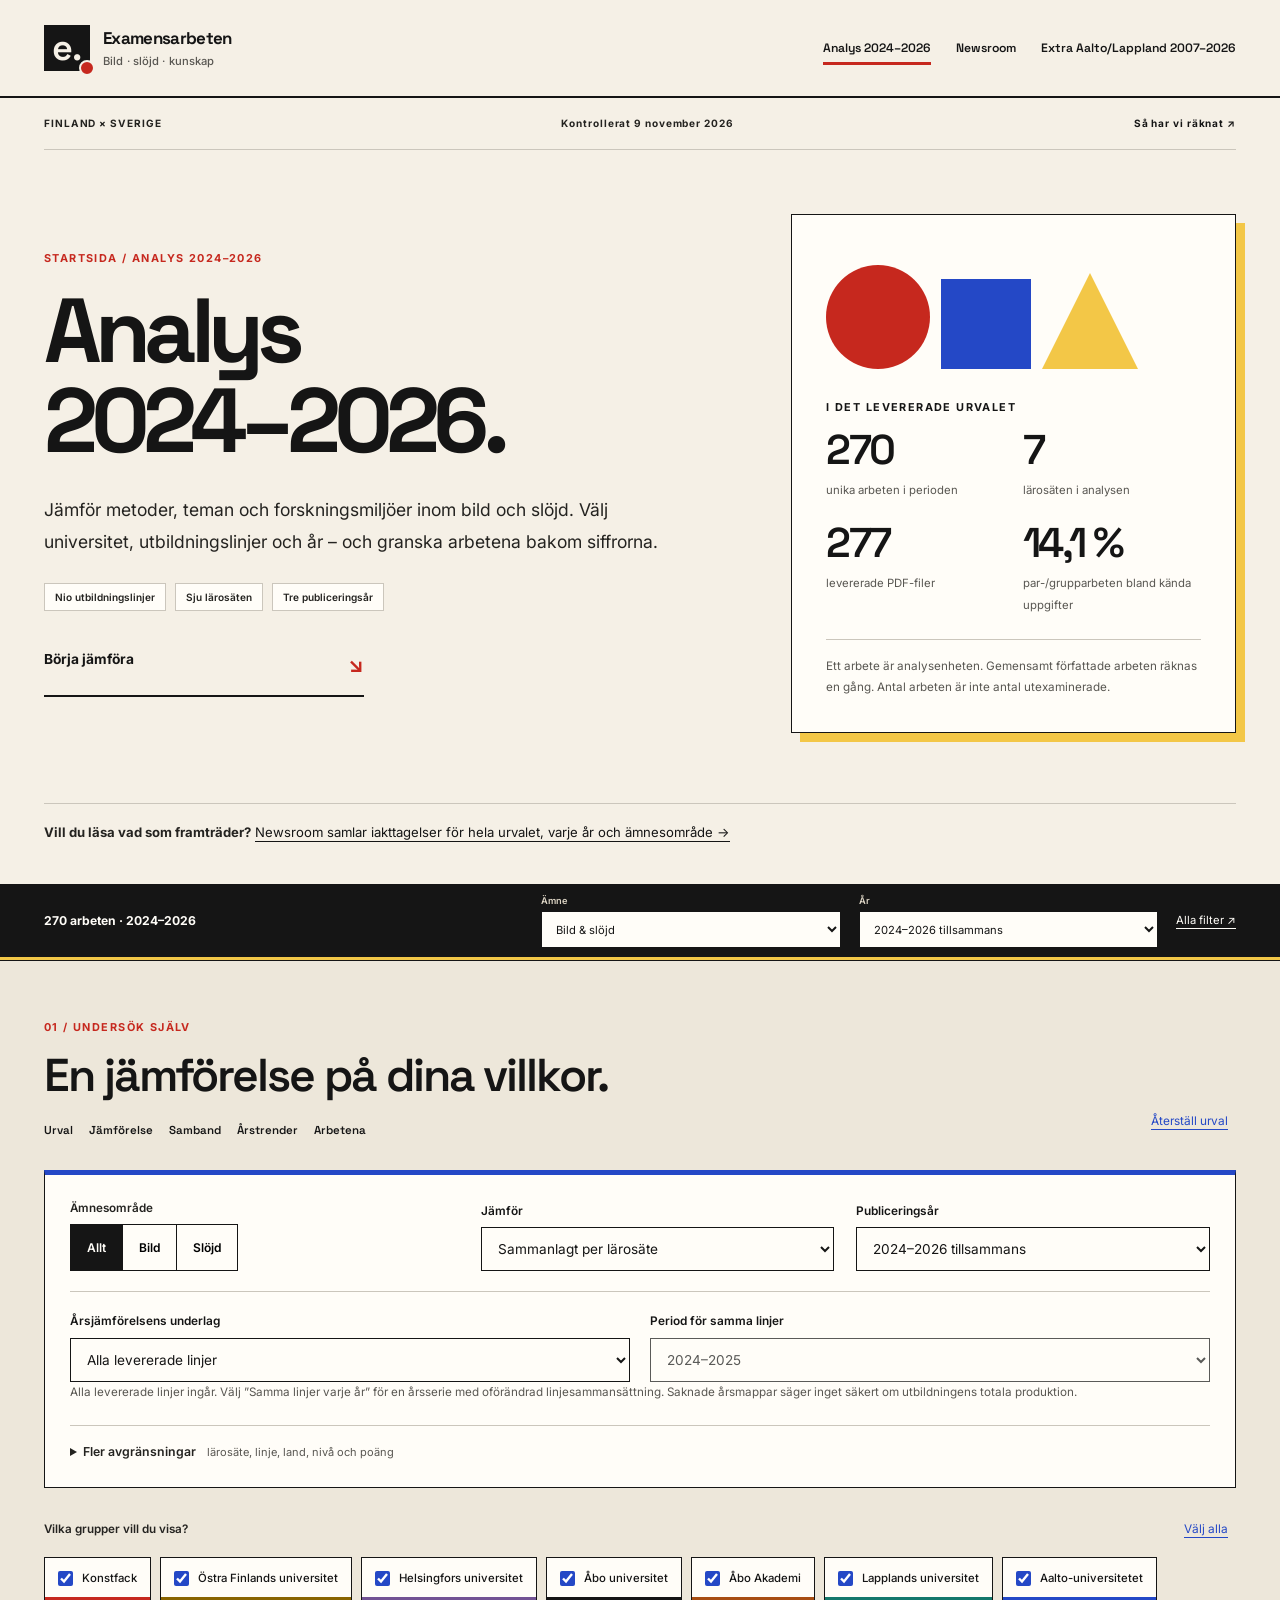
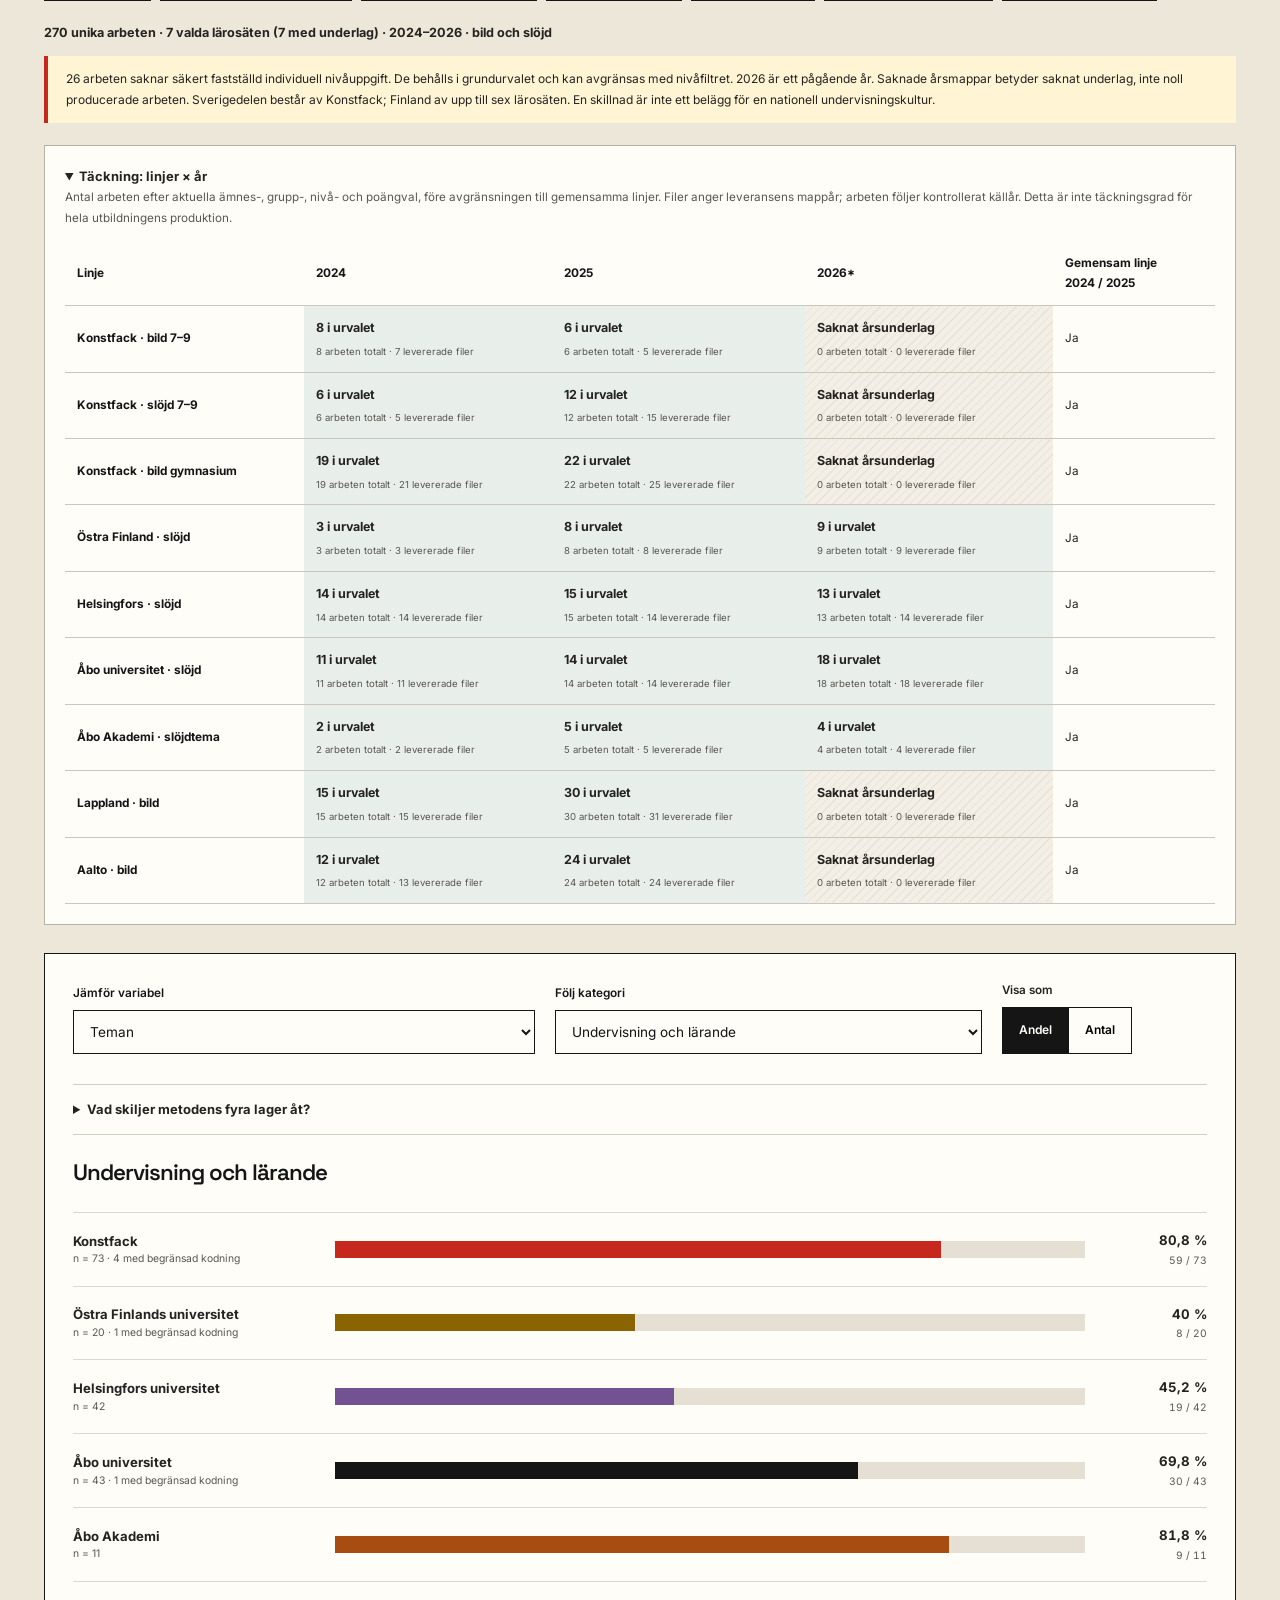
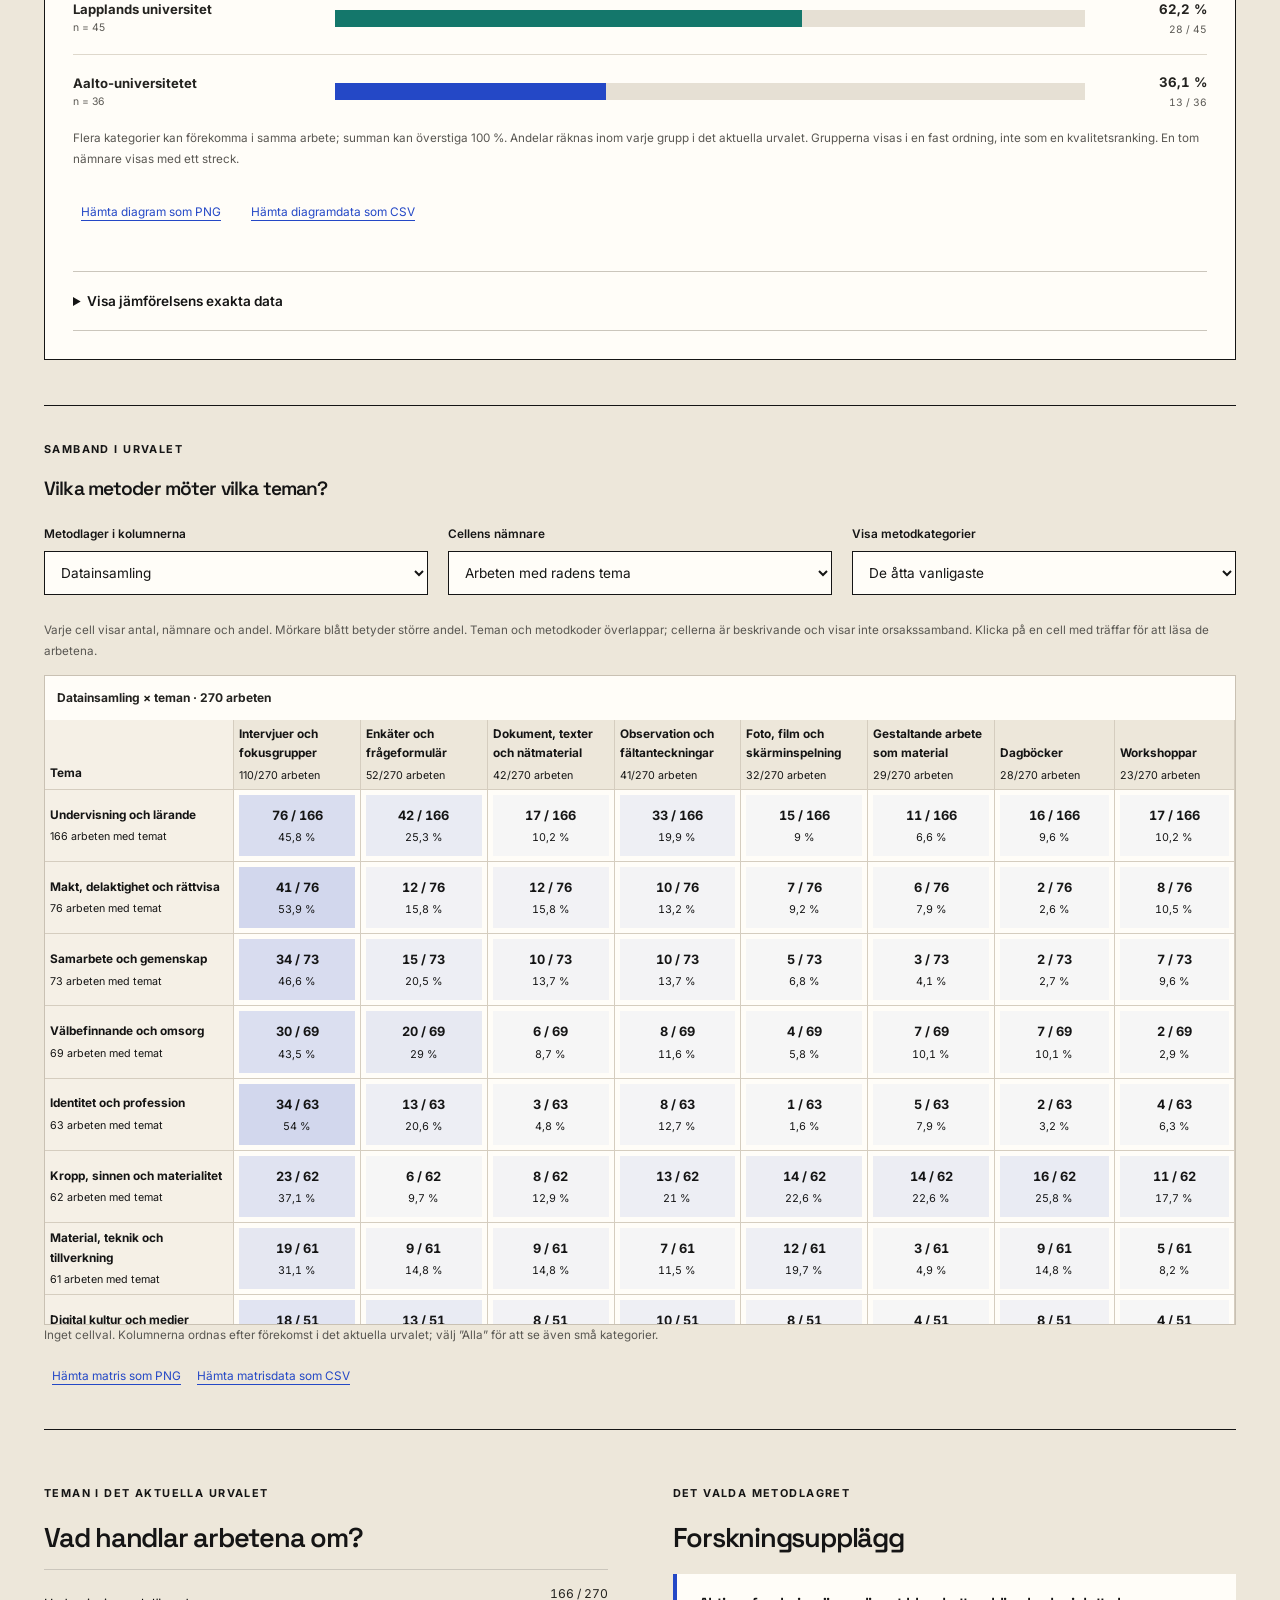
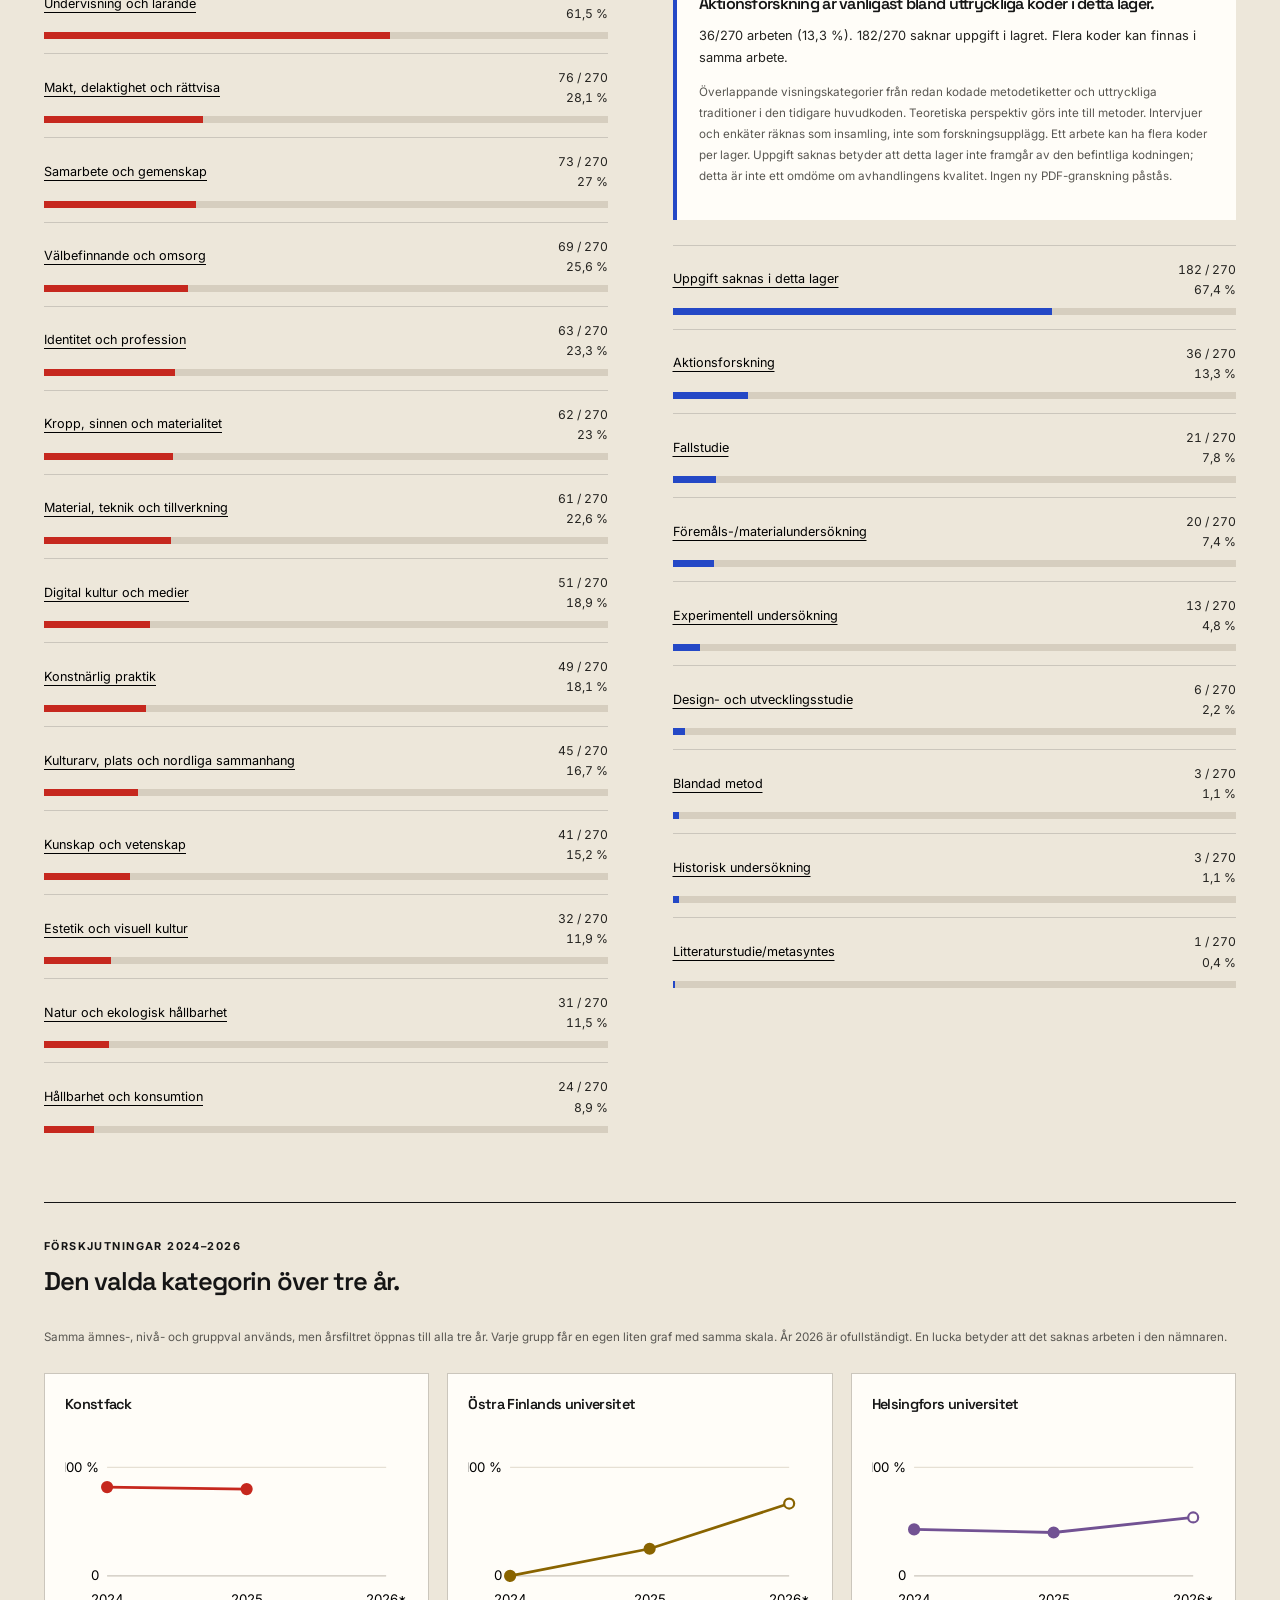
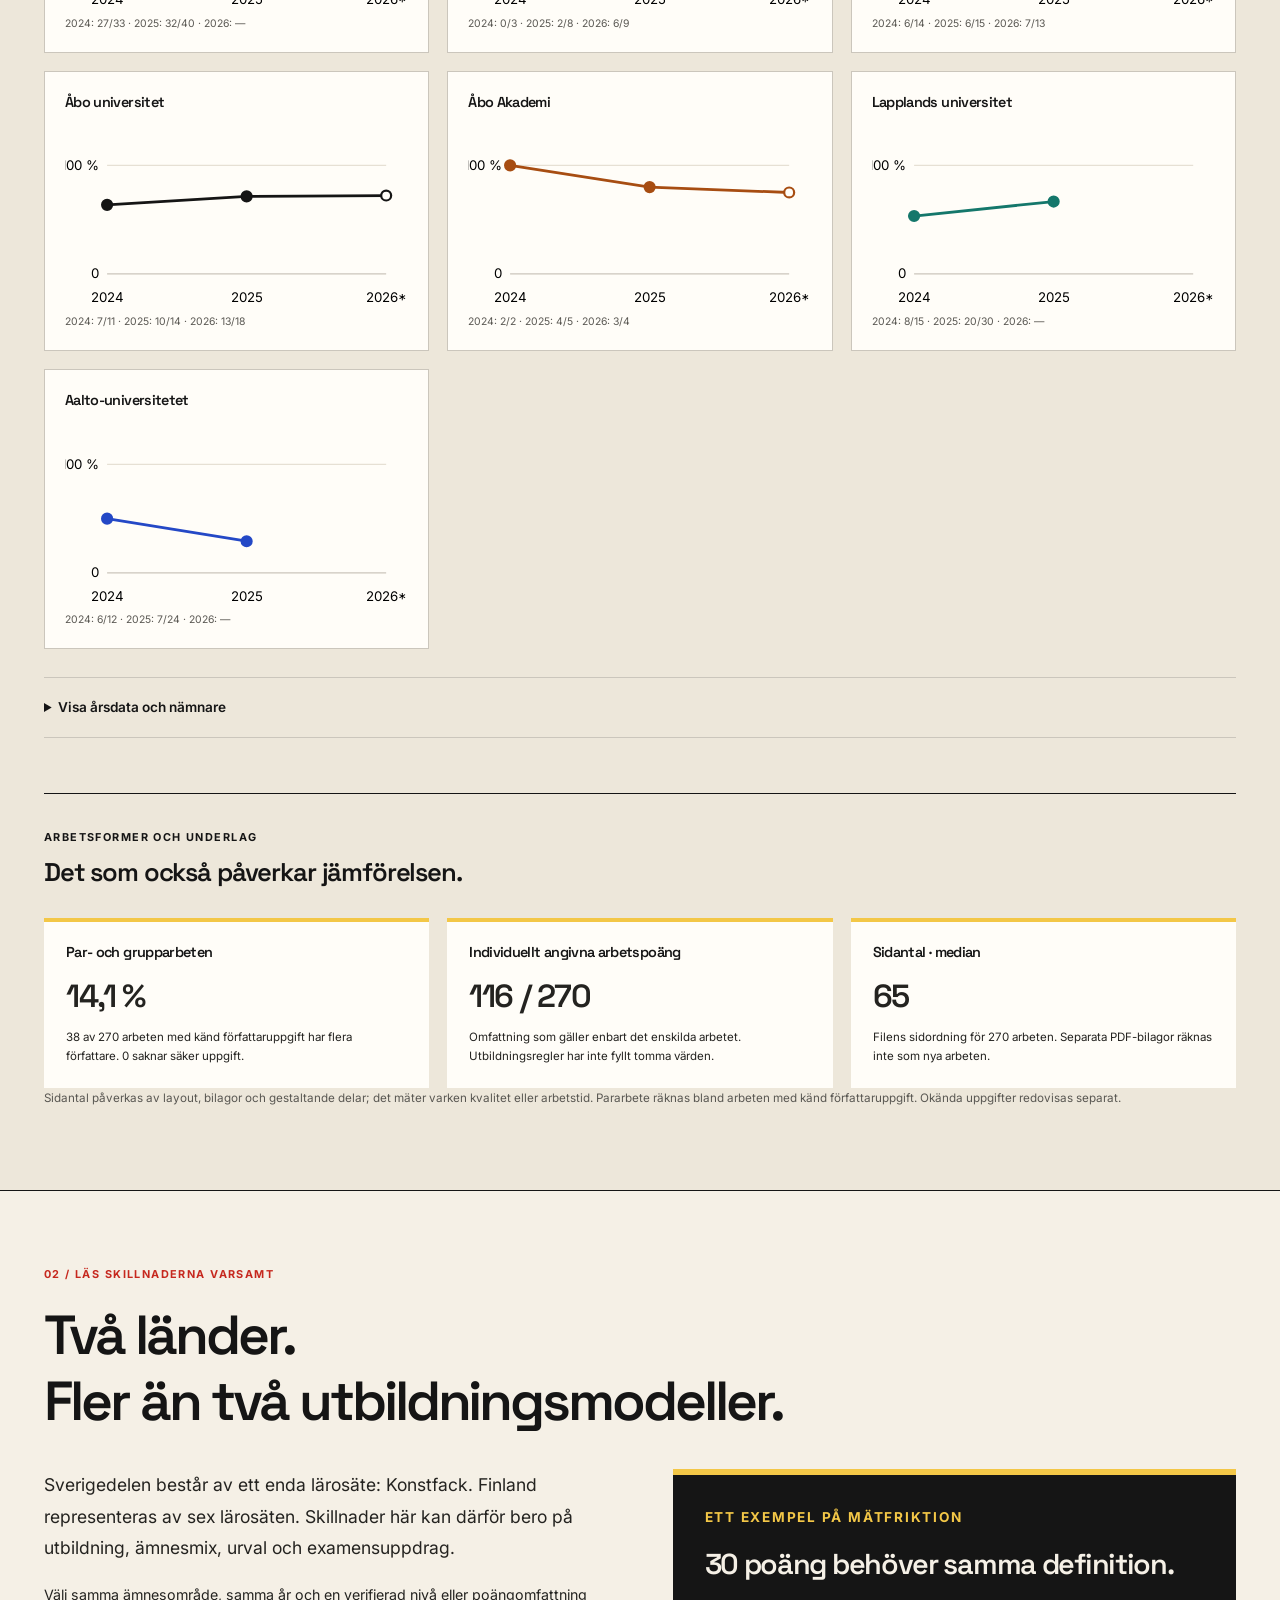
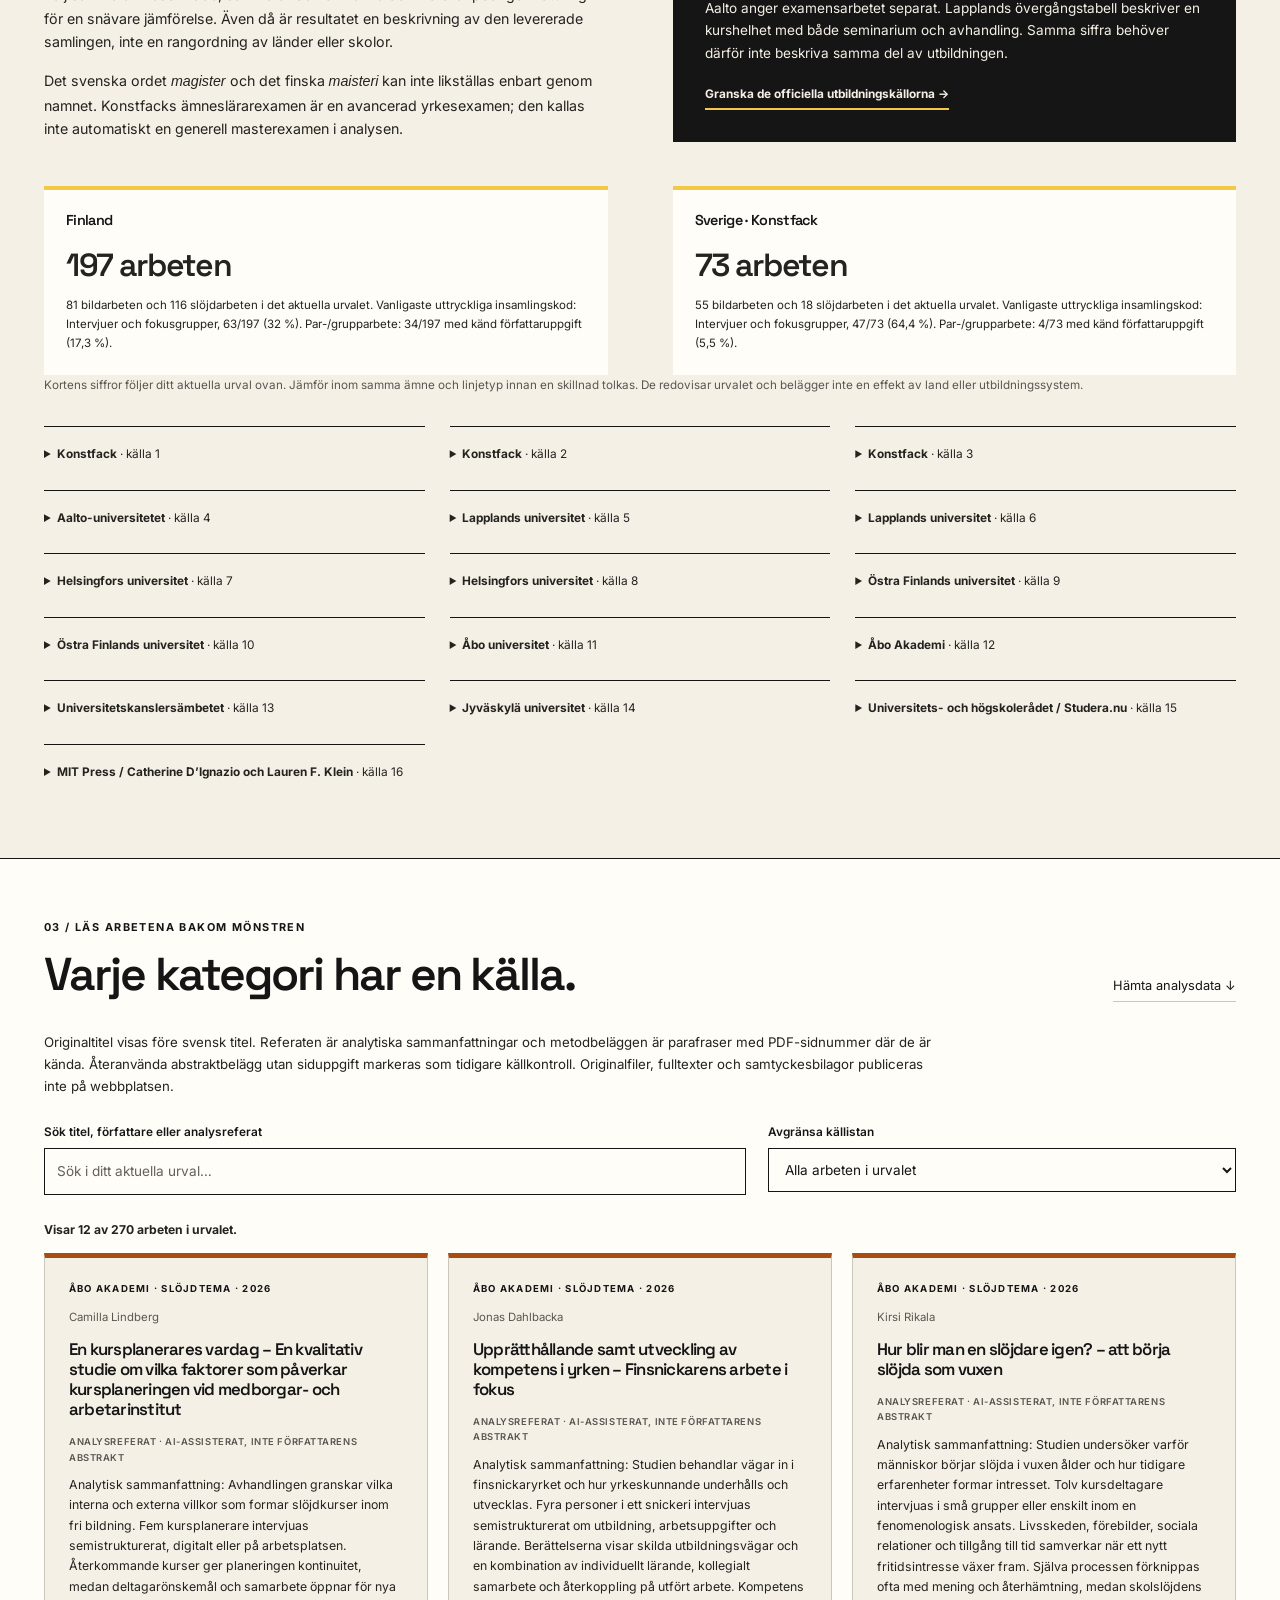
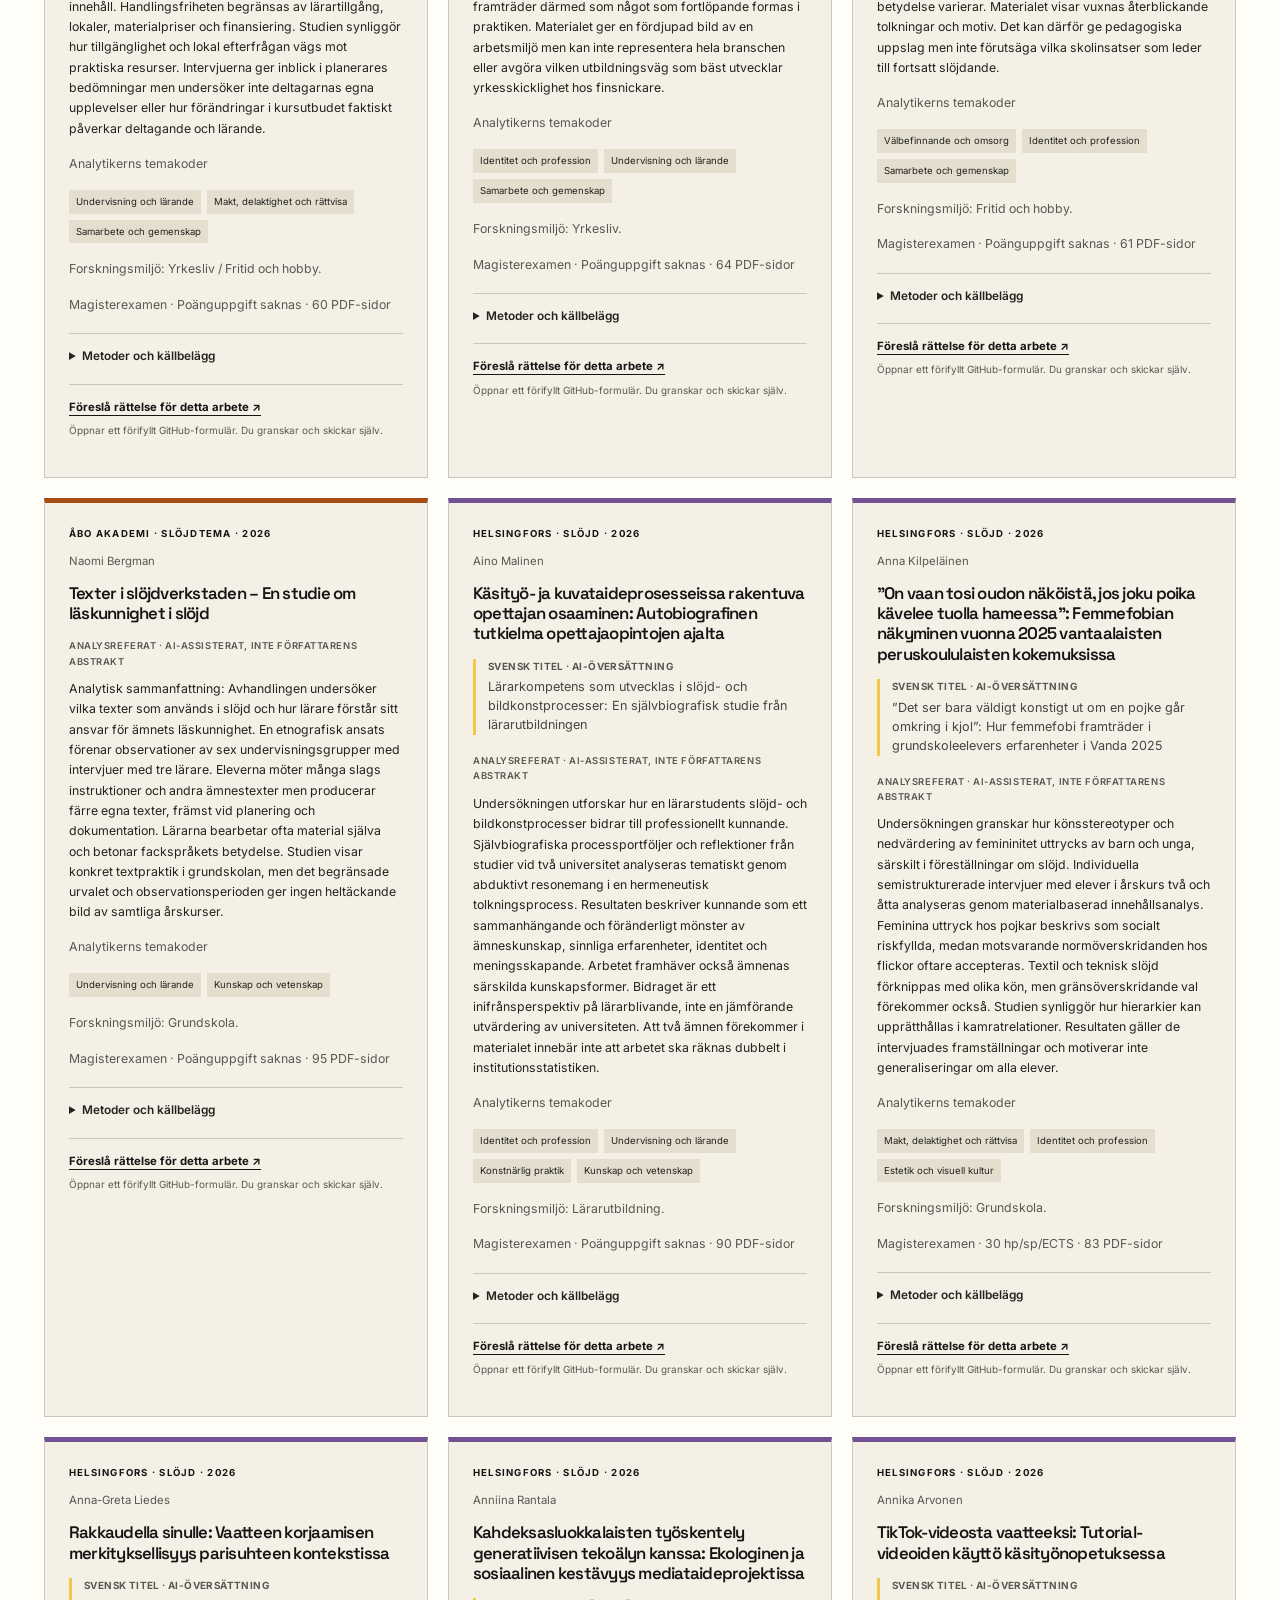
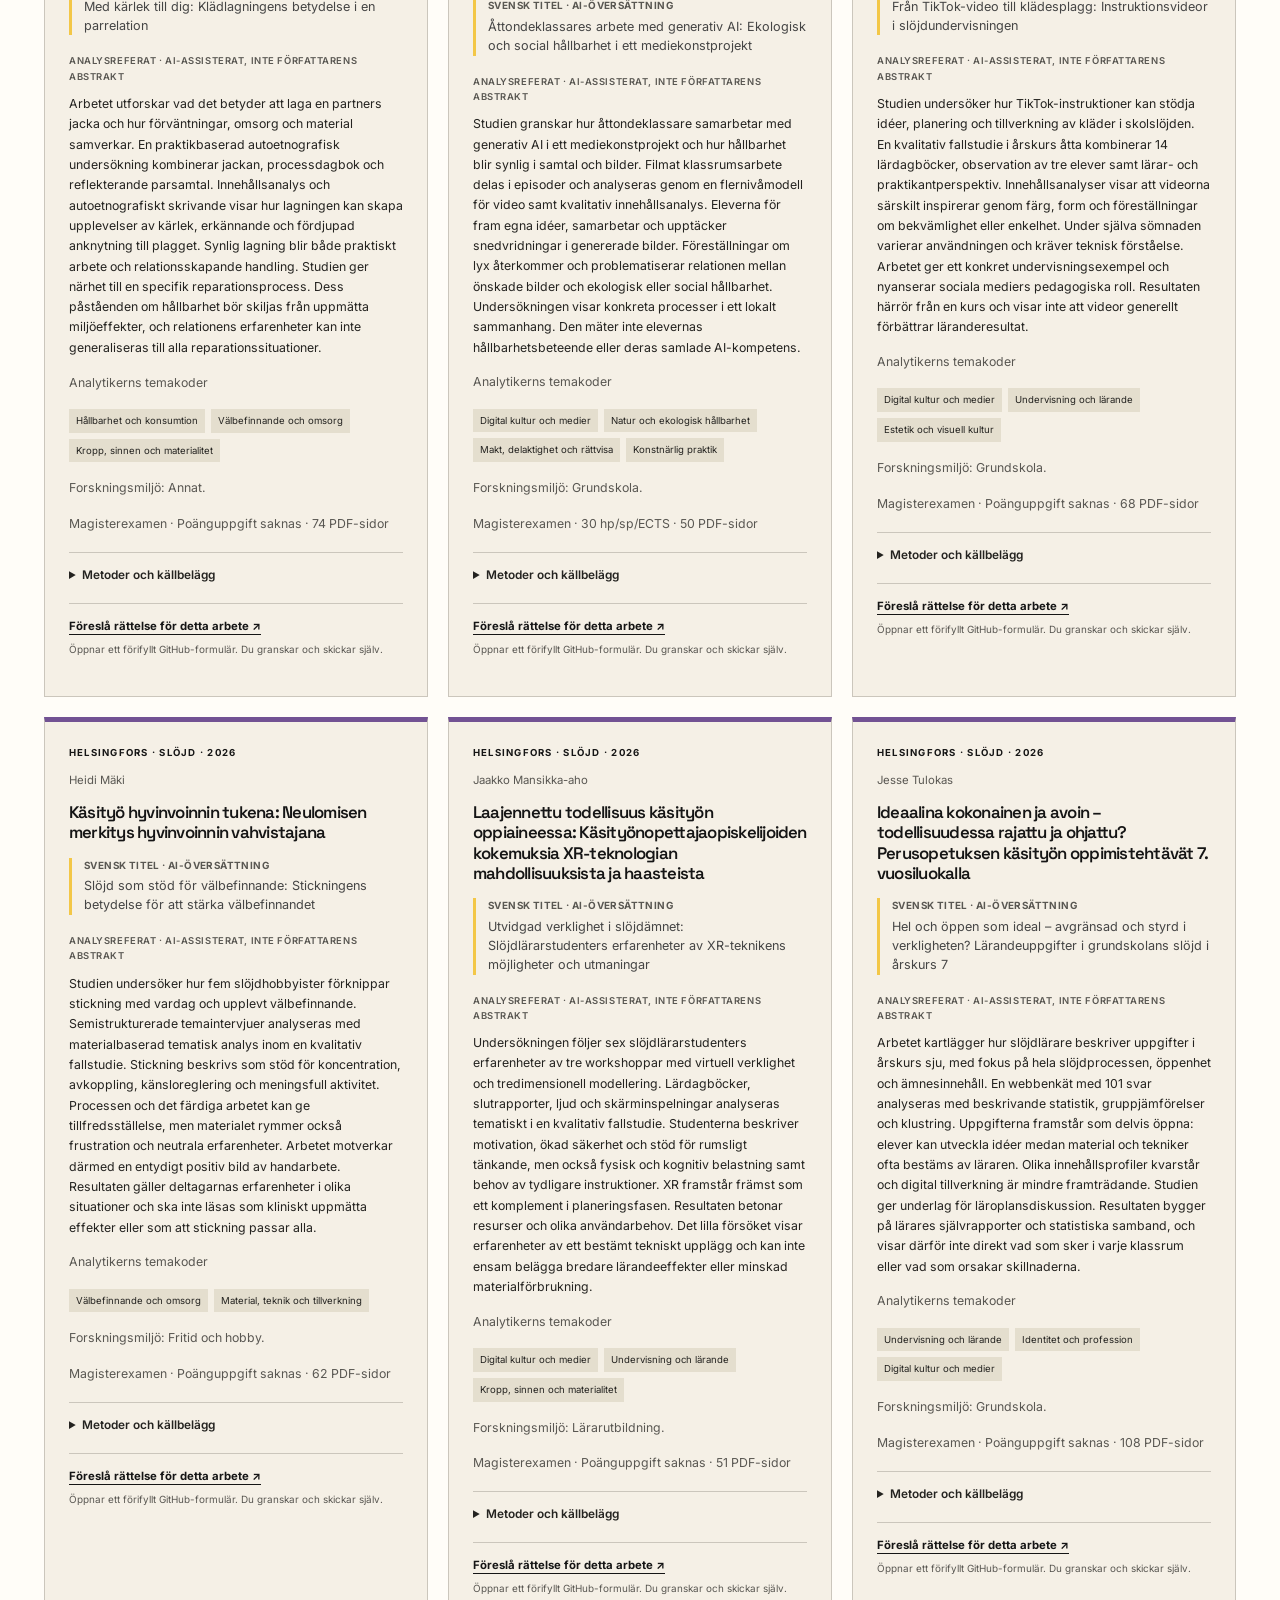
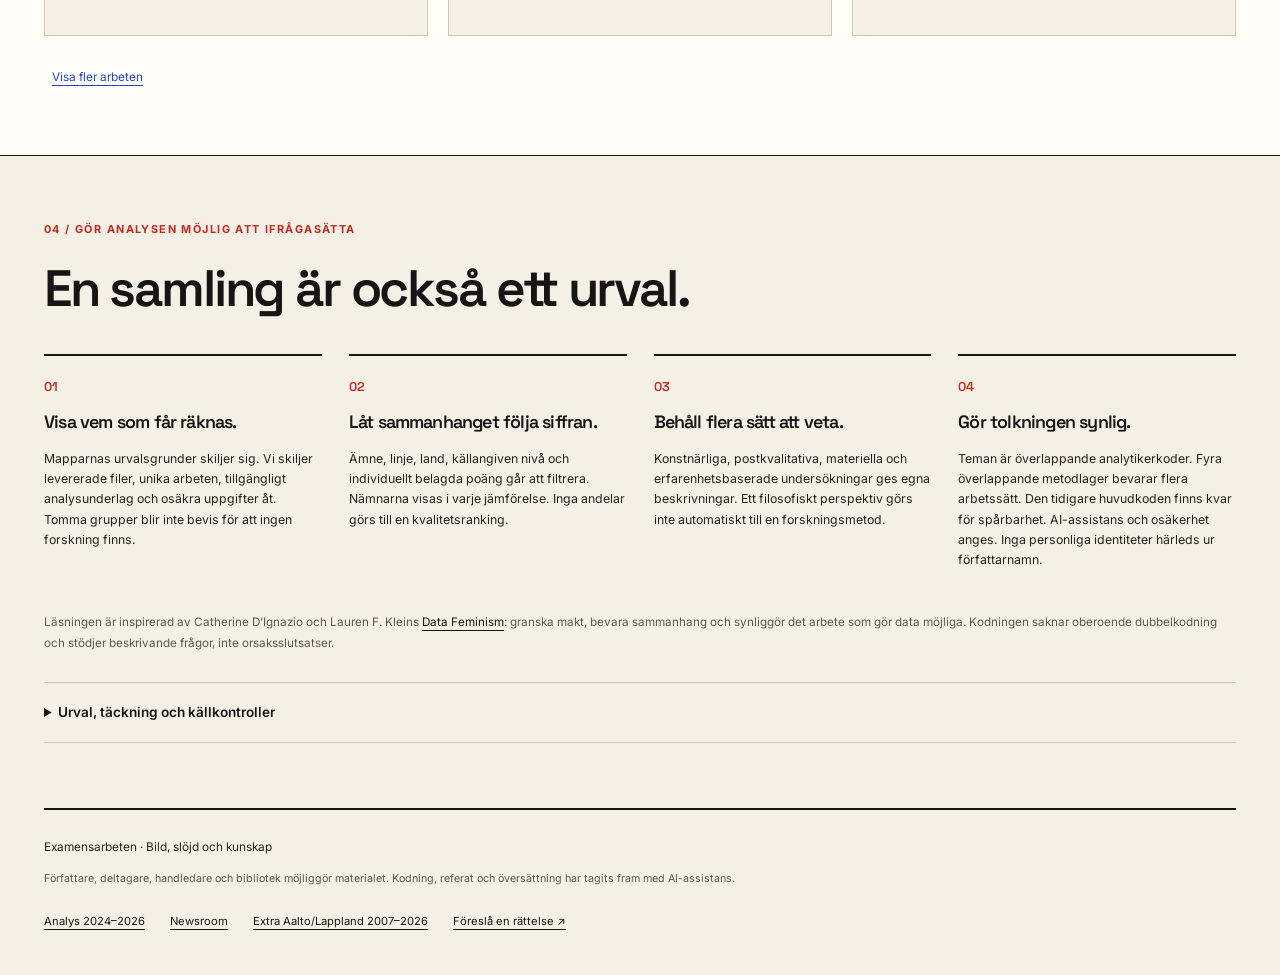
==== commit 7b24d97d: "Add coverage-aware cohorts, method layers, editorial articles and interactive matrix" ====
--- a/docs/index.html
+++ b/docs/index.html
@@ -5,8 +5,8 @@
   <title>Analys 2024–2026 · Examensarbeten</title>
   <meta name="description" content="Jämför metoder, teman och forskningsmiljöer i examensarbeten i bild och slöjd 2024–2026. Jämför universitet, utbildningslinjer och sammanhang i Finland och Sverige.">
   <meta name="theme-color" content="#f5f0e6">
-  <link rel="stylesheet" href="assets/style.css?v=2026-3"><link rel="stylesheet" href="assets/newsroom.css?v=20261109-5">
-  <script type="module" src="assets/comparison.js?v=20261109-5"></script>
+  <link rel="stylesheet" href="assets/style.css?v=2026-3"><link rel="stylesheet" href="assets/newsroom.css?v=20261109-v2d">
+  <link rel="stylesheet" href="assets/analysis-v2.css?v=20261109-v2d"><script type="module" src="assets/comparison.js?v=20261109-v2d"></script>
 </head>
 <body data-page="newsroom">
 <a class="skip" href="#main">Hoppa till innehållet</a>
@@ -15,17 +15,17 @@
 <div class="nr-wrap nr-dateline"><span>FINLAND × SVERIGE</span><span id="nr-updated">Analys 2024–2026</span><a href="#metod">Så har vi räknat ↗</a></div>
 <section class="nr-wrap nr-lead" aria-labelledby="nr-title"><div><p class="eyebrow nr-red">Startsida / Analys 2024–2026</p><h1 id="nr-title">Analys<br>2024–2026.</h1><p class="nr-deck">Jämför metoder, teman och forskningsmiljöer inom bild och slöjd. Välj universitet, utbildningslinjer och år – och granska arbetena bakom siffrorna.</p><div class="nr-scope-tags"><span>Nio utbildningslinjer</span><span>Sju lärosäten</span><span>Tre publiceringsår</span></div><a class="nr-cta" href="#jamfor">Börja jämföra <span aria-hidden="true">↘</span></a></div><aside class="nr-front-panel" aria-label="Materialet i korthet"><div class="nr-front-shapes" aria-hidden="true"><i></i><i></i><i></i></div><p class="eyebrow">I det levererade urvalet</p><div id="nr-hero-stats"><p>Materialet laddas…</p></div><p class="nr-fine">Ett arbete är analysenheten. Gemensamt författade arbeten räknas en gång. Antal arbeten är inte antal utexaminerade.</p></aside></section>
 <aside class="nr-wrap nr-route-note"><p><strong>Vill du läsa vad som framträder?</strong> <a href="newsroom.html">Newsroom samlar iakttagelser för hela urvalet, varje år och ämnesområde →</a></p></aside>
-<section class="nr-explorer" id="jamfor" aria-labelledby="nr-explorer-title"><div class="nr-wrap"><div class="nr-section-heading"><div><p class="eyebrow nr-red">01 / Undersök själv</p><h2 id="nr-explorer-title">En jämförelse på dina villkor.</h2></div><button type="button" class="quiet-button" id="nr-reset">Återställ urval</button></div>
+<div class="nr-sticky-bar"><div class="nr-wrap"><p id="nr-sticky-summary"></p><div><label for="nr-quick-subject">Ämne</label><select id="nr-quick-subject"><option value="all">Bild & slöjd</option><option value="bild">Bild</option><option value="slojd">Slöjd</option></select></div><div><label for="nr-quick-year">År</label><select id="nr-quick-year"></select></div><a href="#nr-filters">Alla filter ↗</a></div></div><section class="nr-explorer" id="jamfor" aria-labelledby="nr-explorer-title"><div class="nr-wrap"><div class="nr-section-heading"><div><p class="eyebrow nr-red">01 / Undersök själv</p><h2 id="nr-explorer-title">En jämförelse på dina villkor.</h2><nav class="nr-analysis-links" aria-label="Analysens delar"><a href="#nr-filters">Urval</a><a href="#nr-chart-title">Jämförelse</a><a href="#samband">Samband</a><a href="#nr-trend-charts">Årstrender</a><a href="#arbetena">Arbetena</a></nav></div><button type="button" class="quiet-button" id="nr-reset">Återställ urval</button></div>
 <form id="nr-filters"><div class="nr-filter-primary"><fieldset class="nr-button-group"><legend>Ämnesområde</legend><div><button type="button" data-subject="all" aria-pressed="true">Allt</button><button type="button" data-subject="bild" aria-pressed="false">Bild</button><button type="button" data-subject="slojd" aria-pressed="false">Slöjd</button></div></fieldset><div><label for="nr-grouping">Jämför</label><select id="nr-grouping"><option value="university">Sammanlagt per lärosäte</option><option value="track">Utbildningslinjer</option><option value="country">Landets del av urvalet</option></select></div><div><label for="nr-year">Publiceringsår</label><select id="nr-year"><option value="all">2024–2026 tillsammans</option><option value="2024">2024</option><option value="2025">2025</option><option value="2026">2026 · pågående år</option></select></div></div>
-<details class="nr-more-filters"><summary>Fler avgränsningar <span>lärosäte, linje, land, nivå och poäng</span></summary><div class="nr-filter-extra"><div><label for="nr-university">Lärosäte</label><select id="nr-university"><option value="all">Alla lärosäten</option></select></div><div><label for="nr-track">Utbildningslinje</label><select id="nr-track"><option value="all">Alla linjer i urvalet</option></select></div><div><label for="nr-country">Land</label><select id="nr-country"><option value="all">Finland och Sverige</option><option value="Finland">Finland</option><option value="Sverige">Sverige · Konstfack</option></select></div><div><label for="nr-degree">Källangiven examensnivå</label><select id="nr-degree"><option value="all">Alla nivåuppgifter</option><option value="advanced">Magister / avancerad yrkesexamen</option><option value="master">Magisterexamen</option><option value="advanced_professional">Avancerad yrkesexamen</option><option value="bachelor">Grundnivå</option><option value="unknown">Nivåuppgift saknas</option></select></div><div><label for="nr-credits">Individuellt verifierad omfattning</label><select id="nr-credits"><option value="all">Alla · även okänd omfattning</option><option value="15">15 hp/sp/ECTS · enbart arbetet</option><option value="30">30 hp/sp/ECTS · enbart arbetet</option><option value="40">40 hp/sp/ECTS · enbart arbetet</option><option value="combined">Belagd kombination: seminarium + avhandling</option><option value="unknown">Uppgift saknas</option></select></div></div><p class="nr-fine">Poäng tilldelas bara när det enskilda arbetet anger dem. Poäng för en kombination av seminarium och avhandling hålls isär från enbart avhandlingen. Saknade uppgifter betyder inte noll poäng.</p></details></form>
+<div class="nr-panel-controls"><div><label for="nr-balance">Årsjämförelsens underlag</label><select id="nr-balance"><option value="all">Alla levererade linjer</option><option value="common">Samma linjer varje år</option></select></div><div><label for="nr-period">Period för samma linjer</label><select id="nr-period"><option value="2024-2025">2024–2025</option><option value="2025-2026">2025–2026 · preliminärt</option><option value="2024-2026">2024–2026 · preliminärt</option></select></div></div><p id="nr-panel-note" class="nr-fine"></p><details class="nr-more-filters"><summary>Fler avgränsningar <span>lärosäte, linje, land, nivå och poäng</span></summary><div class="nr-filter-extra"><div><label for="nr-university">Lärosäte</label><select id="nr-university"><option value="all">Alla lärosäten</option></select></div><div><label for="nr-track">Utbildningslinje</label><select id="nr-track"><option value="all">Alla linjer i urvalet</option></select></div><div><label for="nr-country">Land</label><select id="nr-country"><option value="all">Finland och Sverige</option><option value="Finland">Finland</option><option value="Sverige">Sverige · Konstfack</option></select></div><div><label for="nr-degree">Källangiven examensnivå</label><select id="nr-degree"><option value="all">Alla nivåuppgifter</option><option value="advanced">Magister / avancerad yrkesexamen</option><option value="master">Magisterexamen</option><option value="advanced_professional">Avancerad yrkesexamen</option><option value="bachelor">Grundnivå</option><option value="unknown">Nivåuppgift saknas</option></select></div><div><label for="nr-credits">Individuellt verifierad omfattning</label><select id="nr-credits"><option value="all">Alla · även okänd omfattning</option><option value="15">15 hp/sp/ECTS · enbart arbetet</option><option value="30">30 hp/sp/ECTS · enbart arbetet</option><option value="40">40 hp/sp/ECTS · enbart arbetet</option><option value="combined">Belagd kombination: seminarium + avhandling</option><option value="unknown">Uppgift saknas</option></select></div></div><p class="nr-fine">Poäng tilldelas bara när det enskilda arbetet anger dem. Poäng för en kombination av seminarium och avhandling hålls isär från enbart avhandlingen. Saknade uppgifter betyder inte noll poäng.</p></details></form>
 <div class="nr-group-picker"><div><p>Vilka grupper vill du visa?</p><button type="button" id="nr-all-groups" class="quiet-button">Välj alla</button></div><div id="nr-groups"></div></div><p id="nr-selection" class="nr-selection" role="status" aria-live="polite"></p><div id="nr-scope-note" class="nr-notice"></div><div id="nr-data-status" class="nr-notice" hidden></div>
-<div class="nr-comparison"><div class="nr-chart-controls"><fieldset class="nr-button-group"><legend>Vad vill du jämföra?</legend><div><button type="button" data-field="themes" aria-pressed="true">Teman</button><button type="button" data-field="primary_method" aria-pressed="false">Huvuddesign</button><button type="button" data-field="techniques" aria-pressed="false">Insamling & analys</button><button type="button" data-field="research_settings" aria-pressed="false">Forskningsmiljö</button></div></fieldset><div><label for="nr-category">Följ kategori</label><select id="nr-category"></select></div><fieldset class="nr-button-group nr-metric"><legend>Visa som</legend><div><button type="button" data-metric="percent" aria-pressed="true">Andel</button><button type="button" data-metric="count" aria-pressed="false">Antal</button></div></fieldset></div><h3 id="nr-chart-title"></h3><div id="nr-comparison-chart"></div><p class="nr-fine" id="nr-chart-note"></p><details class="data-details"><summary>Visa jämförelsens exakta data</summary><div id="nr-comparison-table" class="nr-table-scroll"></div></details></div>
-<div class="nr-two-columns nr-distributions"><section><p class="eyebrow">Teman i det aktuella urvalet</p><h3>Vad handlar arbetena om?</h3><div id="nr-theme-ranking"></div></section><section><p class="eyebrow">Huvuddesign i det aktuella urvalet</p><h3>Hur undersöks frågorna?</h3><div id="nr-method-reading" class="nr-reading"></div><div id="nr-method-ranking"></div></section></div>
+<details class="nr-live-coverage" open><summary>Täckning: linjer × år</summary><p class="nr-fine">Antal arbeten efter aktuella ämnes-, grupp-, nivå- och poängval, före avgränsningen till gemensamma linjer. Filer anger leveransens mappår; arbeten följer kontrollerat källår. Detta är inte täckningsgrad för hela utbildningens produktion.</p><div id="nr-live-coverage" class="nr-table-scroll"></div></details><div class="nr-comparison"><div class="nr-chart-controls"><div><label for="nr-field">Jämför variabel</label><select id="nr-field"><option value="themes">Teman</option><option value="research_settings">Forskningsmiljö</option><optgroup label="Metodens fyra lager"><option value="approaches">Forskningsansats</option><option value="designs">Forskningsupplägg</option><option value="collection">Datainsamling</option><option value="analysis">Analysmetod</option></optgroup><optgroup label="Tidigare kodning, för spårbarhet"><option value="primary_method">Äldre huvudkod · en per arbete</option><option value="techniques">Äldre sammanlagda insamlings-/analyskoder</option></optgroup></select></div><div><label for="nr-category">Följ kategori</label><select id="nr-category"></select></div><fieldset class="nr-button-group nr-metric"><legend>Visa som</legend><div><button type="button" data-metric="percent" aria-pressed="true">Andel</button><button type="button" data-metric="count" aria-pressed="false">Antal</button></div></fieldset></div><details class="nr-layer-guide"><summary>Vad skiljer metodens fyra lager åt?</summary><p><strong>Ansats:</strong> hur kunskap förstås, exempelvis postkvalitativ eller fenomenologisk. <strong>Upplägg:</strong> hur undersökningen organiseras, exempelvis fallstudie eller aktionsforskning. <strong>Insamling:</strong> hur material blir till, exempelvis intervjuer och dagböcker. <strong>Analys:</strong> hur material bearbetas, exempelvis innehållsanalys eller diffraktiv läsning.</p><p>Konstbaserad aktionsforskning kan ge konstbaserad ansats och aktionsforskningsupplägg. Intervjuer kan samtidigt ingå som insamling. Flera koder per lager är möjliga; saknad uppgift är en egen kategori. Grupperingen använder redan kodade etiketter. Ingen ny oberoende granskning har gjorts.</p><p><a href="https://github.com/tdufva/examnesarbete/blob/main/docs/assets/method-layers.mjs">Se visningsregler och version ↗</a></p></details><h3 id="nr-chart-title"></h3><div id="nr-comparison-chart"></div><p class="nr-fine" id="nr-chart-note"></p><div class="nr-export-actions"><button type="button" id="nr-png" class="quiet-button">Hämta diagram som PNG</button><button type="button" id="nr-csv" class="quiet-button">Hämta diagramdata som CSV</button><span id="nr-export-status" role="status"></span></div><details id="nr-export-preview-panel" class="nr-export-preview" hidden><summary>Förhandsgranska skapad PNG</summary><img id="nr-export-preview" alt="Skapad jämförelsebild med källnot och nämnare"><a id="nr-export-save" download="examensarbeten-jamforelse.png">Spara den förhandsgranskade bilden ↓</a></details><details class="data-details"><summary>Visa jämförelsens exakta data</summary><div id="nr-comparison-table" class="nr-table-scroll"></div></details></div>
+<section class="nr-matrix-section" id="samband"><p class="eyebrow">Samband i urvalet</p><h3>Vilka metoder möter vilka teman?</h3><div class="nr-matrix-controls"><div><label for="nr-matrix-field">Metodlager i kolumnerna</label><select id="nr-matrix-field"><option value="collection">Datainsamling</option><option value="analysis">Analysmetod</option><option value="approaches">Forskningsansats</option><option value="designs">Forskningsupplägg</option></select></div><div><label for="nr-matrix-normalization">Cellens nämnare</label><select id="nr-matrix-normalization"><option value="theme">Arbeten med radens tema</option><option value="all">Alla arbeten i urvalet</option></select></div><div><label for="nr-matrix-limit">Visa metodkategorier</label><select id="nr-matrix-limit"><option value="8">De åtta vanligaste</option><option value="0">Alla · även små kategorier</option></select></div></div><p class="nr-fine">Varje cell visar antal, nämnare och andel. Mörkare blått betyder större andel. Teman och metodkoder överlappar; cellerna är beskrivande och visar inte orsakssamband. Klicka på en cell med träffar för att läsa de arbetena.</p><div id="nr-matrix" class="nr-matrix-scroll" tabindex="0" aria-label="Teman och metodlager, vågrätt rullbar tabell"></div><p id="nr-matrix-selection" class="nr-fine" role="status"></p><button type="button" id="nr-matrix-clear" class="quiet-button" hidden>Rensa cellval</button><button type="button" id="nr-matrix-png" class="quiet-button">Hämta matris som PNG</button><span id="nr-matrix-export-status" role="status"></span><details id="nr-matrix-preview-panel" class="nr-export-preview" hidden><summary>Förhandsgranska skapad matris-PNG</summary><img id="nr-matrix-preview" alt="Skapad matris med cellernas antal och nämnare"><a id="nr-matrix-save" download="examensarbeten-matris.png">Spara den förhandsgranskade bilden ↓</a></details><button type="button" id="nr-matrix-csv" class="quiet-button">Hämta matrisdata som CSV</button></section><div class="nr-two-columns nr-distributions"><section><p class="eyebrow">Teman i det aktuella urvalet</p><h3>Vad handlar arbetena om?</h3><div id="nr-theme-ranking"></div></section><section><p class="eyebrow">Det valda metodlagret</p><h3 id="nr-method-heading">Hur undersöks frågorna?</h3><div id="nr-method-reading" class="nr-reading"></div><div id="nr-method-ranking"></div></section></div>
 <section class="nr-trends"><div class="nr-section-heading"><div><p class="eyebrow">Förskjutningar 2024–2026</p><h3>Den valda kategorin över tre år.</h3></div></div><p class="nr-fine">Samma ämnes-, nivå- och gruppval används, men årsfiltret öppnas till alla tre år. Varje grupp får en egen liten graf med samma skala. År 2026 är ofullständigt. En lucka betyder att det saknas arbeten i den nämnaren.</p><div id="nr-trend-charts" class="nr-small-multiples"></div><details class="data-details"><summary>Visa årsdata och nämnare</summary><div id="nr-trend-table" class="nr-table-scroll"></div></details></section>
 <section class="nr-working-forms"><div class="nr-section-heading"><div><p class="eyebrow">Arbetsformer och underlag</p><h3>Det som också påverkar jämförelsen.</h3></div></div><div id="nr-working-forms"></div><p class="nr-fine">Sidantal påverkas av layout, bilagor och gestaltande delar; det mäter varken kvalitet eller arbetstid. Pararbete räknas bland arbeten med känd författaruppgift. Okända uppgifter redovisas separat.</p></section>
 </div></section>
 <section class="nr-wrap nr-countries" id="lander"><p class="eyebrow nr-red">02 / Läs skillnaderna varsamt</p><h2>Två länder.<br>Fler än två utbildningsmodeller.</h2><div class="nr-two-columns"><div><p class="nr-deck">Sverigedelen består av ett enda lärosäte: Konstfack. Finland representeras av sex lärosäten. Skillnader här kan därför bero på utbildning, ämnesmix, urval och examensuppdrag.</p><p>Välj samma ämnesområde, samma år och en verifierad nivå eller poängomfattning för en snävare jämförelse. Även då är resultatet en beskrivning av den levererade samlingen, inte en rangordning av länder eller skolor.</p><p>Det svenska ordet <em>magister</em> och det finska <em>maisteri</em> kan inte likställas enbart genom namnet. Konstfacks ämneslärarexamen är en avancerad yrkesexamen; den kallas inte automatiskt en generell masterexamen i analysen.</p></div><aside class="nr-context-card"><p class="eyebrow">Ett exempel på mätfriktion</p><h3>30 poäng behöver samma definition.</h3><p>Aalto anger examensarbetet separat. Lapplands övergångstabell beskriver en kurshelhet med både seminarium och avhandling. Samma siffra behöver därför inte beskriva samma del av utbildningen.</p><a class="text-link" href="#nr-context-sources">Granska de officiella utbildningskällorna →</a></aside></div><div id="nr-country-reading" class="nr-two-columns"></div><p class="nr-fine">Kortens siffror följer ditt aktuella urval ovan. Jämför inom samma ämne och linjetyp innan en skillnad tolkas. De redovisar urvalet och belägger inte en effekt av land eller utbildningssystem.</p><div id="nr-context-sources" class="nr-source-context"></div></section>
-<section class="nr-evidence-section" id="arbetena"><div class="nr-wrap"><div class="nr-section-heading"><div><p class="eyebrow">03 / Läs arbetena bakom mönstren</p><h2>Varje kategori har en källa.</h2></div><a class="download-link" href="data/newsroom.json" download>Hämta analysdata ↓</a></div><p>Originaltitel visas före svensk titel. Referaten är analytiska sammanfattningar och metodbeläggen är parafraser med PDF-sidnummer där de är kända. Återanvända abstraktbelägg utan siduppgift markeras som tidigare källkontroll. Originalfiler, fulltexter och samtyckesbilagor publiceras inte på webbplatsen.</p><div class="nr-source-filters"><div><label for="nr-search">Sök titel, författare eller analysreferat</label><input id="nr-search" type="search" placeholder="Sök i ditt aktuella urval…"></div><div><label for="nr-evidence-filter">Avgränsa källistan</label><select id="nr-evidence-filter"><option value="all">Alla arbeten i urvalet</option><option value="category">Endast den valda kategorin</option><option value="limited">Arbeten med osäkrare metodunderlag</option></select></div></div><p id="nr-results-count" role="status" aria-live="polite"></p><div id="nr-work-list" class="nr-work-list"></div><button type="button" class="quiet-button" id="nr-more">Visa fler arbeten</button></div></section>
-<section class="nr-wrap nr-method" id="metod"><p class="eyebrow nr-red">04 / Gör analysen möjlig att ifrågasätta</p><h2>En samling är också ett urval.</h2><div class="nr-principles"><article><span>01</span><h3>Visa vem som får räknas.</h3><p>Mapparnas urvalsgrunder skiljer sig. Vi skiljer levererade filer, unika arbeten, tillgängligt analysunderlag och osäkra uppgifter åt. Tomma grupper blir inte bevis för att ingen forskning finns.</p></article><article><span>02</span><h3>Låt sammanhanget följa siffran.</h3><p>Ämne, linje, land, källangiven nivå och individuellt belagda poäng går att filtrera. Nämnarna visas i varje jämförelse. Inga andelar görs till en kvalitetsranking.</p></article><article><span>03</span><h3>Behåll flera sätt att veta.</h3><p>Konstnärliga, postkvalitativa, materiella och erfarenhetsbaserade undersökningar ges egna beskrivningar. Ett filosofiskt perspektiv görs inte automatiskt till en forskningsmetod.</p></article><article><span>04</span><h3>Gör tolkningen synlig.</h3><p>Teman är överlappande analytikerkoder. En huvuddesign förenklar arbeten med flera metoder; detaljerna finns kvar. AI-assistans och osäkerhet anges. Inga personliga identiteter härleds ur författarnamn.</p></article></div><p class="nr-fine">Läsningen är inspirerad av Catherine D’Ignazio och Lauren F. Kleins <a href="https://data-feminism.mitpress.mit.edu/pub/frfa9szd/release/6" target="_blank" rel="noopener">Data Feminism</a>: granska makt, bevara sammanhang och synliggör det arbete som gör data möjliga. Kodningen saknar oberoende dubbelkodning och stödjer beskrivande frågor, inte orsaksslutsatser.</p><details class="data-details"><summary>Urval, täckning och källkontroller</summary><div id="nr-coverage-notes"></div><div id="nr-coverage-table" class="nr-table-scroll"></div><div id="nr-audit"></div></details></section>
+<section class="nr-evidence-section" id="arbetena"><div class="nr-wrap"><div class="nr-section-heading"><div><p class="eyebrow">03 / Läs arbetena bakom mönstren</p><h2>Varje kategori har en källa.</h2></div><a class="download-link" href="data/newsroom.json" download>Hämta analysdata ↓</a></div><p>Originaltitel visas före svensk titel. Referaten är analytiska sammanfattningar och metodbeläggen är parafraser med PDF-sidnummer där de är kända. Återanvända abstraktbelägg utan siduppgift markeras som tidigare källkontroll. Originalfiler, fulltexter och samtyckesbilagor publiceras inte på webbplatsen.</p><div class="nr-source-filters"><div><label for="nr-search">Sök titel, författare eller analysreferat</label><input id="nr-search" type="search" placeholder="Sök i ditt aktuella urval…"></div><div><label for="nr-evidence-filter">Avgränsa källistan</label><select id="nr-evidence-filter"><option value="all">Alla arbeten i urvalet</option><option value="category">Endast den valda kategorin</option><option value="matrix">Arbeten i vald matriscell</option><option value="limited">Arbeten med osäkrare metodunderlag</option></select></div></div><p id="nr-work-focus" class="nr-fine"></p><button type="button" id="nr-work-clear" class="quiet-button" hidden>Visa hela källurvalet</button><p id="nr-results-count" role="status" aria-live="polite"></p><div id="nr-work-list" class="nr-work-list"></div><button type="button" class="quiet-button" id="nr-more">Visa fler arbeten</button></div></section>
+<section class="nr-wrap nr-method" id="metod"><p class="eyebrow nr-red">04 / Gör analysen möjlig att ifrågasätta</p><h2>En samling är också ett urval.</h2><div class="nr-principles"><article><span>01</span><h3>Visa vem som får räknas.</h3><p>Mapparnas urvalsgrunder skiljer sig. Vi skiljer levererade filer, unika arbeten, tillgängligt analysunderlag och osäkra uppgifter åt. Tomma grupper blir inte bevis för att ingen forskning finns.</p></article><article><span>02</span><h3>Låt sammanhanget följa siffran.</h3><p>Ämne, linje, land, källangiven nivå och individuellt belagda poäng går att filtrera. Nämnarna visas i varje jämförelse. Inga andelar görs till en kvalitetsranking.</p></article><article><span>03</span><h3>Behåll flera sätt att veta.</h3><p>Konstnärliga, postkvalitativa, materiella och erfarenhetsbaserade undersökningar ges egna beskrivningar. Ett filosofiskt perspektiv görs inte automatiskt till en forskningsmetod.</p></article><article><span>04</span><h3>Gör tolkningen synlig.</h3><p>Teman är överlappande analytikerkoder. Fyra överlappande metodlager bevarar flera arbetssätt. Den tidigare huvudkoden finns kvar för spårbarhet. AI-assistans och osäkerhet anges. Inga personliga identiteter härleds ur författarnamn.</p></article></div><p class="nr-fine">Läsningen är inspirerad av Catherine D’Ignazio och Lauren F. Kleins <a href="https://data-feminism.mitpress.mit.edu/pub/frfa9szd/release/6" target="_blank" rel="noopener">Data Feminism</a>: granska makt, bevara sammanhang och synliggör det arbete som gör data möjliga. Kodningen saknar oberoende dubbelkodning och stödjer beskrivande frågor, inte orsaksslutsatser.</p><details class="data-details"><summary>Urval, täckning och källkontroller</summary><div id="nr-coverage-notes"></div><div id="nr-coverage-table" class="nr-table-scroll"></div><div id="nr-audit"></div></details></section>
 </main><footer class="nr-wrap nr-footer"><p>Examensarbeten · Bild, slöjd och kunskap</p><p>Författare, deltagare, handledare och bibliotek möjliggör materialet. Kodning, referat och översättning har tagits fram med AI-assistans.</p><div><a href="./">Analys 2024–2026</a><a href="newsroom.html">Newsroom</a><a href="historik.html">Extra Aalto/Lappland 2007–2026</a><a href="https://github.com/tdufva/examnesarbete/issues/new?template=korrigering.yml">Föreslå en rättelse ↗</a></div></footer>
 </body></html>
--- a/docs/assets/analysis-v2.css
+++ b/docs/assets/analysis-v2.css
@@ -0,0 +1,7 @@
+.nr-sticky-bar{position:sticky;top:0;z-index:30;background:#151515;color:#fffdf8;border-bottom:3px solid #f3c747;padding:9px 0}.nr-sticky-bar>.nr-wrap{display:grid;grid-template-columns:1.6fr 1fr 1fr auto;align-items:center;gap:18px}.nr-sticky-bar p{font-size:.76rem;font-weight:700;margin:0}.nr-sticky-bar label{color:#ddd5c5;font-size:.58rem;display:block;margin:0 0 3px}.nr-sticky-bar select{min-height:37px;font-size:.7rem;padding:6px 10px;background:#fffdf8}.nr-sticky-bar a{color:#fffdf8;font-size:.7rem;white-space:nowrap}.nr-panel-controls{display:grid;grid-template-columns:1fr 1fr;gap:20px;padding-top:20px;margin-top:20px;border-top:1px solid #cbc6bc}.nr-panel-controls>div{min-width:0}.nr-layer-guide{font-size:.77rem;border-block:1px solid #d5cdbf;padding:14px 0;margin-bottom:25px}.nr-layer-guide summary,.nr-live-coverage summary{cursor:pointer;font-size:.81rem;font-weight:700}.nr-live-coverage{background:#fffdf8;border:1px solid #b8b1a5;padding:20px;margin-block:22px}.nr-coverage-grid{width:100%;font-size:.69rem}.nr-coverage-grid td{min-width:125px}.nr-coverage-grid th:first-child{min-width:150px}.nr-coverage-grid strong{font-size:.72rem}.nr-coverage-grid small{display:block;color:#595752;font-size:.6rem;font-weight:400;margin-top:5px}.nr-coverage-grid td.has-records{background:#e8eee9}.nr-coverage-grid td.no-records{background:repeating-linear-gradient(135deg,#f3efe6,#f3efe6 5px,#e7e1d6 5px,#e7e1d6 6px)}.nr-export-actions{display:flex;gap:14px;flex-wrap:wrap;align-items:center;padding:12px 0}.nr-export-actions span{font-size:.7rem}.nr-matrix-section{border-block:1px solid #151515;padding-block:35px;margin-top:45px;scroll-margin-top:110px}.nr-matrix-controls{display:grid;grid-template-columns:1fr 1fr 1fr;gap:20px;margin-block:25px}.nr-matrix-controls>div{min-width:0}.nr-matrix-scroll{overflow:auto;max-height:650px;border:1px solid #c9c1b3;background:#fffdf8}.nr-matrix-table{border-collapse:separate;border-spacing:0;font-size:.65rem;width:100%}.nr-matrix-table caption{padding:12px;text-align:left;font-weight:700;background:#fffdf8}.nr-matrix-table th,.nr-matrix-table td{padding:5px;border-bottom:1px solid #d5cdbf;border-right:1px solid #d5cdbf}.nr-matrix-table thead th{position:sticky;top:0;z-index:2;background:#ede7da;min-width:120px;max-width:160px;font-size:.66rem;vertical-align:bottom}.nr-matrix-table th:first-child{position:sticky;left:0;background:#f5f0e6;min-width:185px;max-width:210px;z-index:1}.nr-matrix-table thead th:first-child{z-index:3}.nr-matrix-table small{display:block;font-size:.58rem;font-weight:400;line-height:1.5;margin-top:4px}.nr-matrix-table button{width:100%;min-height:54px;padding:8px;border:2px solid transparent;background:rgba(36,72,198,var(--cell-opacity,.04));font-size:.68rem;color:#151515;cursor:pointer;font-variant-numeric:tabular-nums}.nr-matrix-table button:disabled{cursor:default;background:#f3efe6;color:#595752}.nr-matrix-table button[aria-pressed=true]{border-color:#151515;box-shadow:inset 0 0 0 1px #151515}.nr-matrix-table button:hover:not(:disabled){border-color:#2448c6}.nr-correction{border-top:1px solid #cbc6bc;margin-top:17px;padding-top:12px}.nr-correction a{font-size:.71rem;font-weight:700}.nr-correction small{display:block;font-size:.62rem;color:#595752;line-height:1.6;margin-top:6px}.nr-work-card:target{outline:3px solid #2448c6;outline-offset:4px}.nr-work-card{scroll-margin-top:120px}#nr-filters,#arbetena,#jamfor{scroll-margin-top:115px}.nr-rare-count{font-variant-numeric:tabular-nums}
+@media(max-width:640px){.nr-sticky-bar>.nr-wrap{grid-template-columns:1fr 1fr;gap:5px 12px}.nr-sticky-bar p{font-size:.65rem}.nr-sticky-bar a{grid-column:2;grid-row:1;text-align:right;font-size:.65rem}.nr-sticky-bar label{font-size:.54rem}.nr-sticky-bar select{min-height:34px;font-size:.65rem}.nr-panel-controls,.nr-matrix-controls{grid-template-columns:1fr;gap:15px}.nr-live-coverage{padding:14px}.nr-matrix-table th:first-child{min-width:130px;max-width:150px}.nr-matrix-table thead th{min-width:105px}.nr-export-actions{align-items:start;flex-direction:column}.nr-matrix-scroll{max-height:540px}}
+
+.nr-export-preview{padding:15px 0;font-size:.76rem}.nr-export-preview img{display:block;max-width:100%;height:auto;border:1px solid #cbc6bc;margin-block:15px}.nr-export-preview a{display:block;font-weight:700}.nr-export-preview[hidden]{display:none}
+
+.nr-analysis-links{display:flex;gap:16px;flex-wrap:wrap;margin-top:18px}.nr-analysis-links a{font-size:.72rem;text-underline-offset:4px}.nr-chart-controls select{min-width:0;max-width:100%}#nr-chart-title,#nr-trend-charts{scroll-margin-top:120px}
+.nr-matrix-table{font-size:.75rem}.nr-matrix-table thead th{font-size:.74rem}.nr-matrix-table button{font-size:.8rem}.nr-matrix-table small{font-size:.67rem}.nr-coverage-grid{font-size:.74rem}.nr-coverage-grid strong{font-size:.78rem}
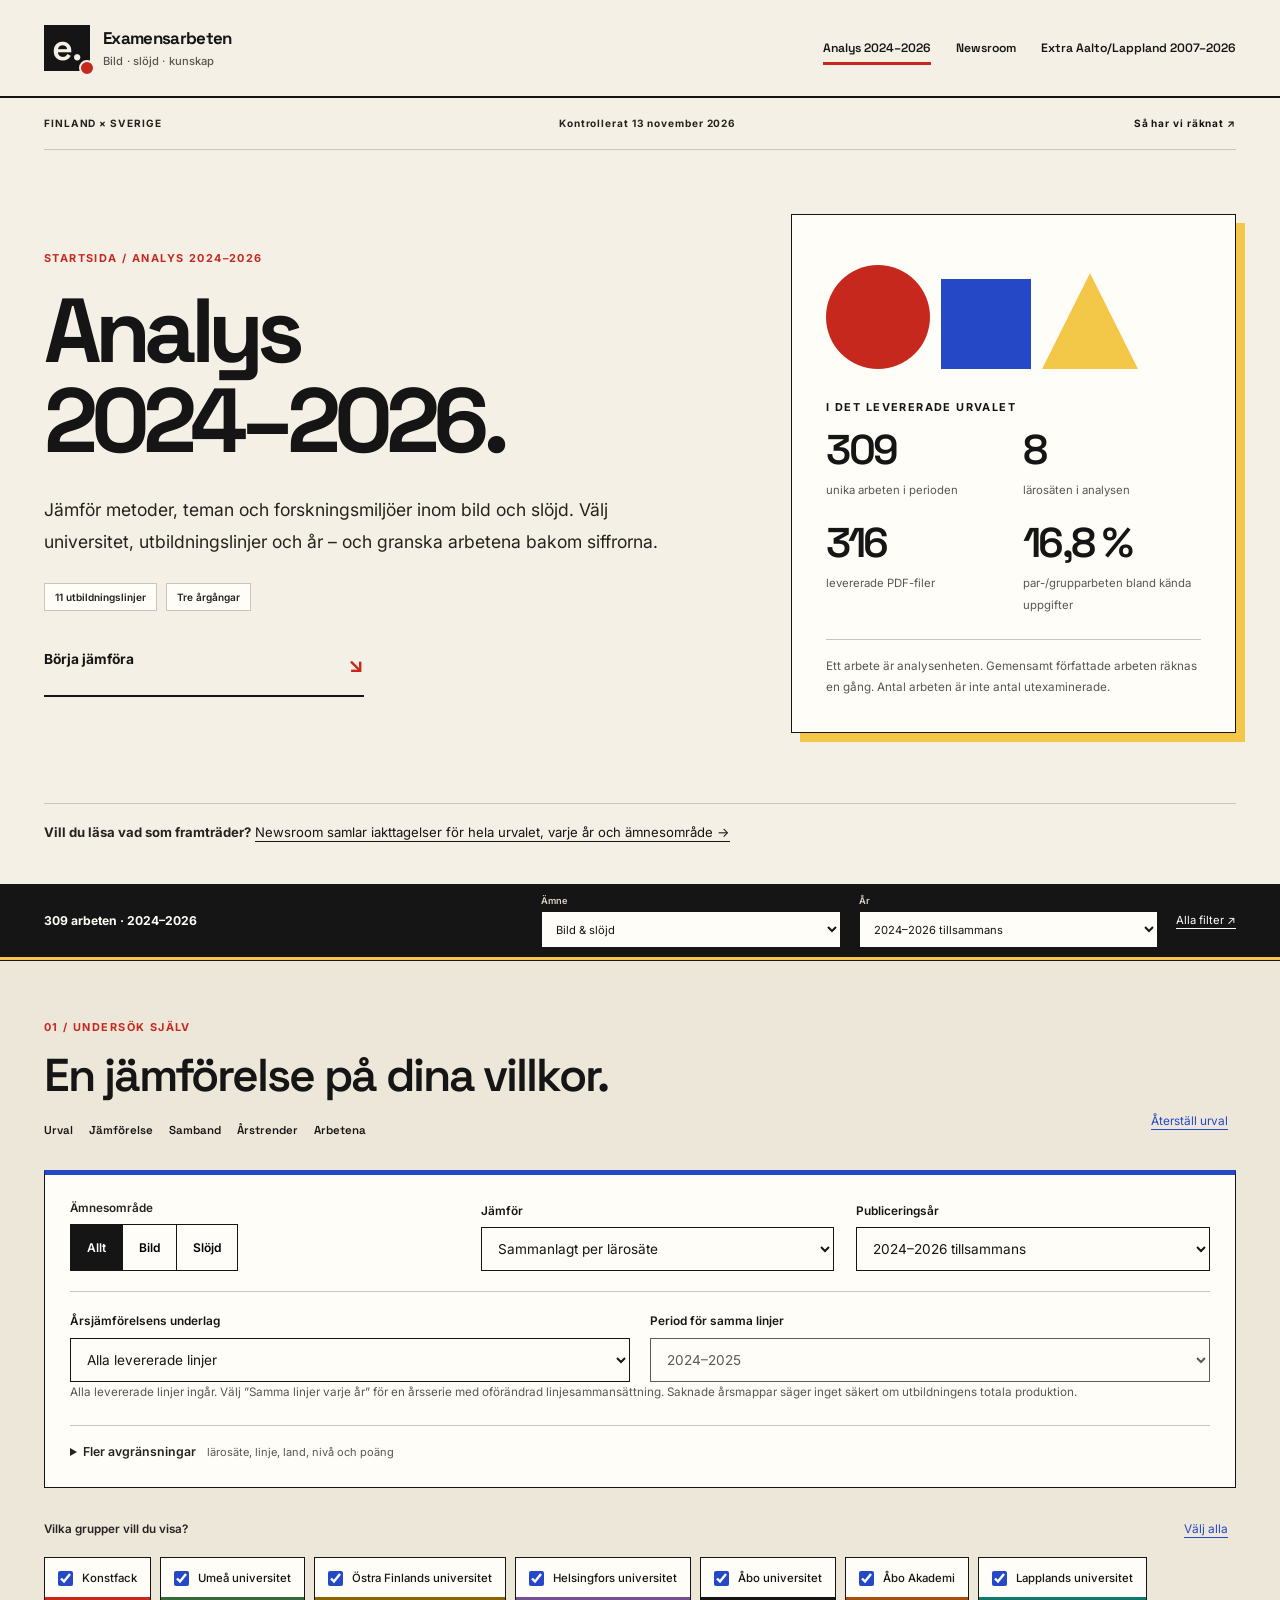
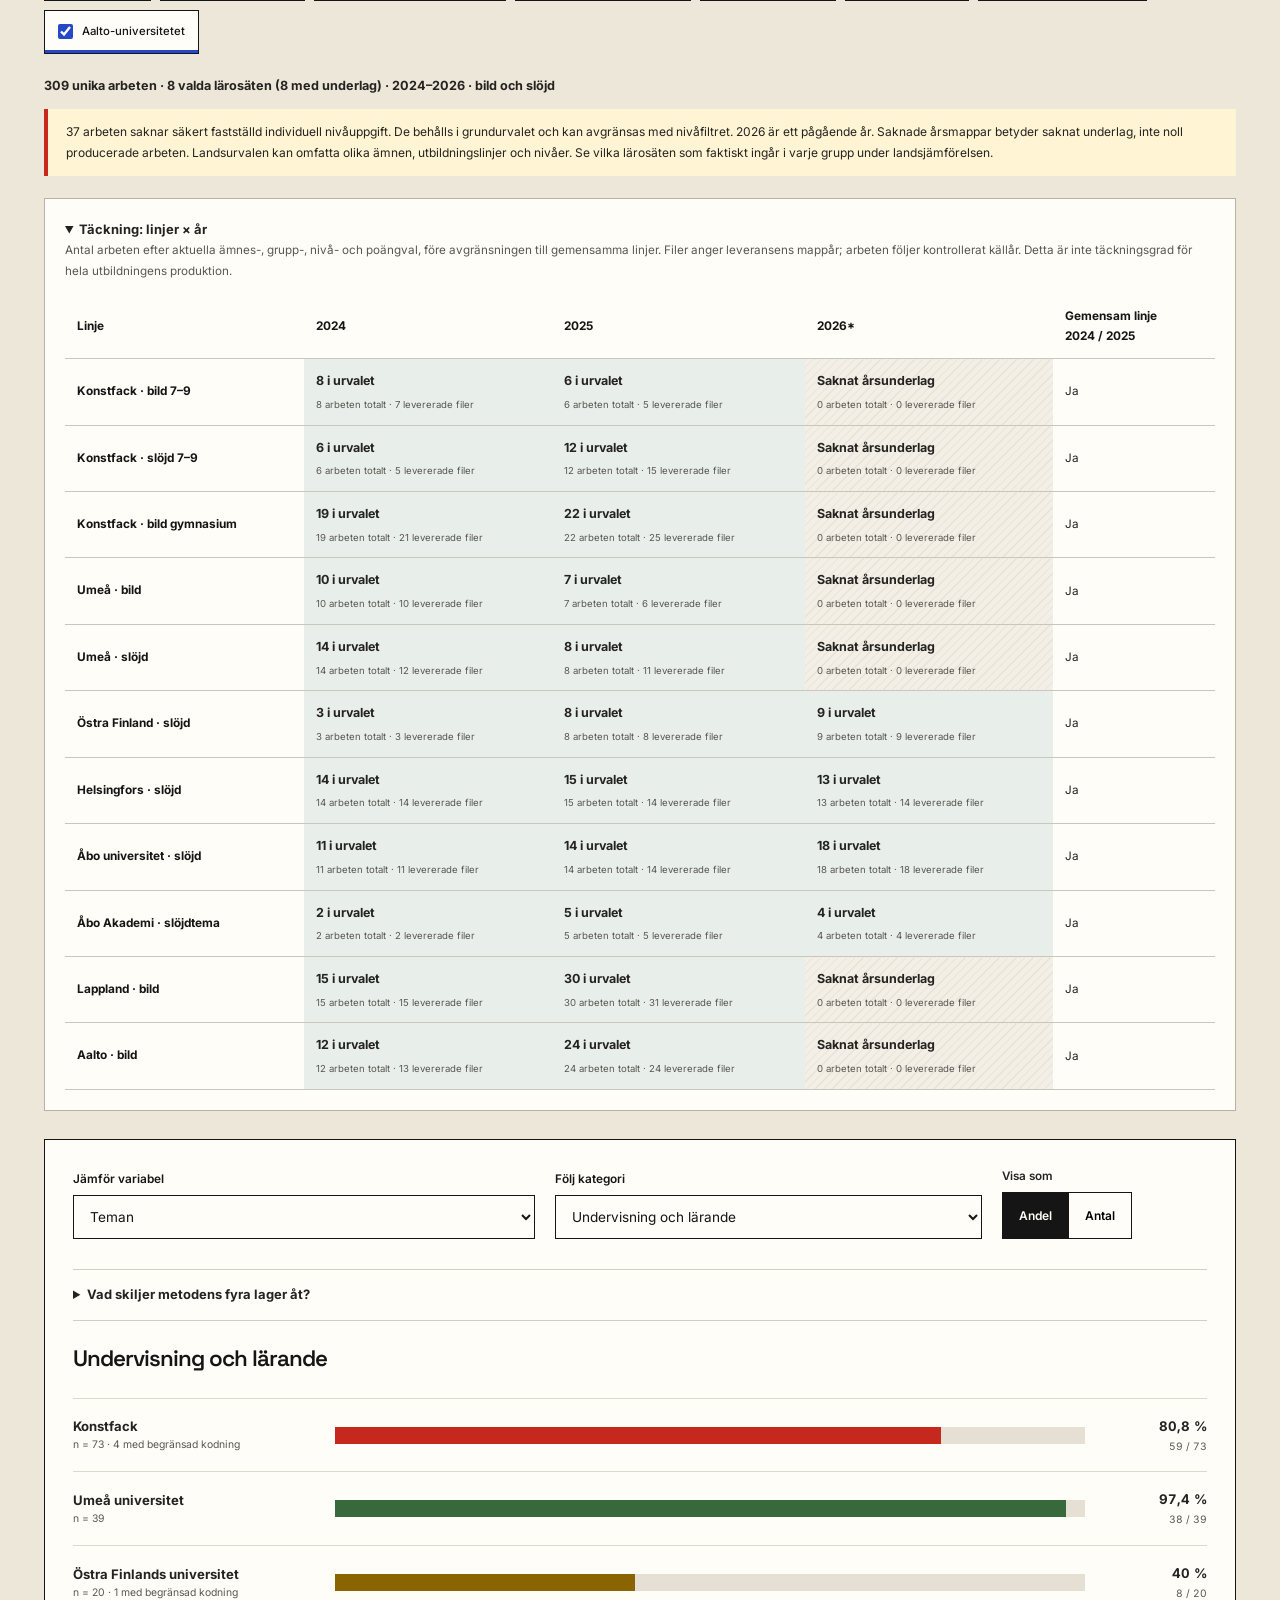
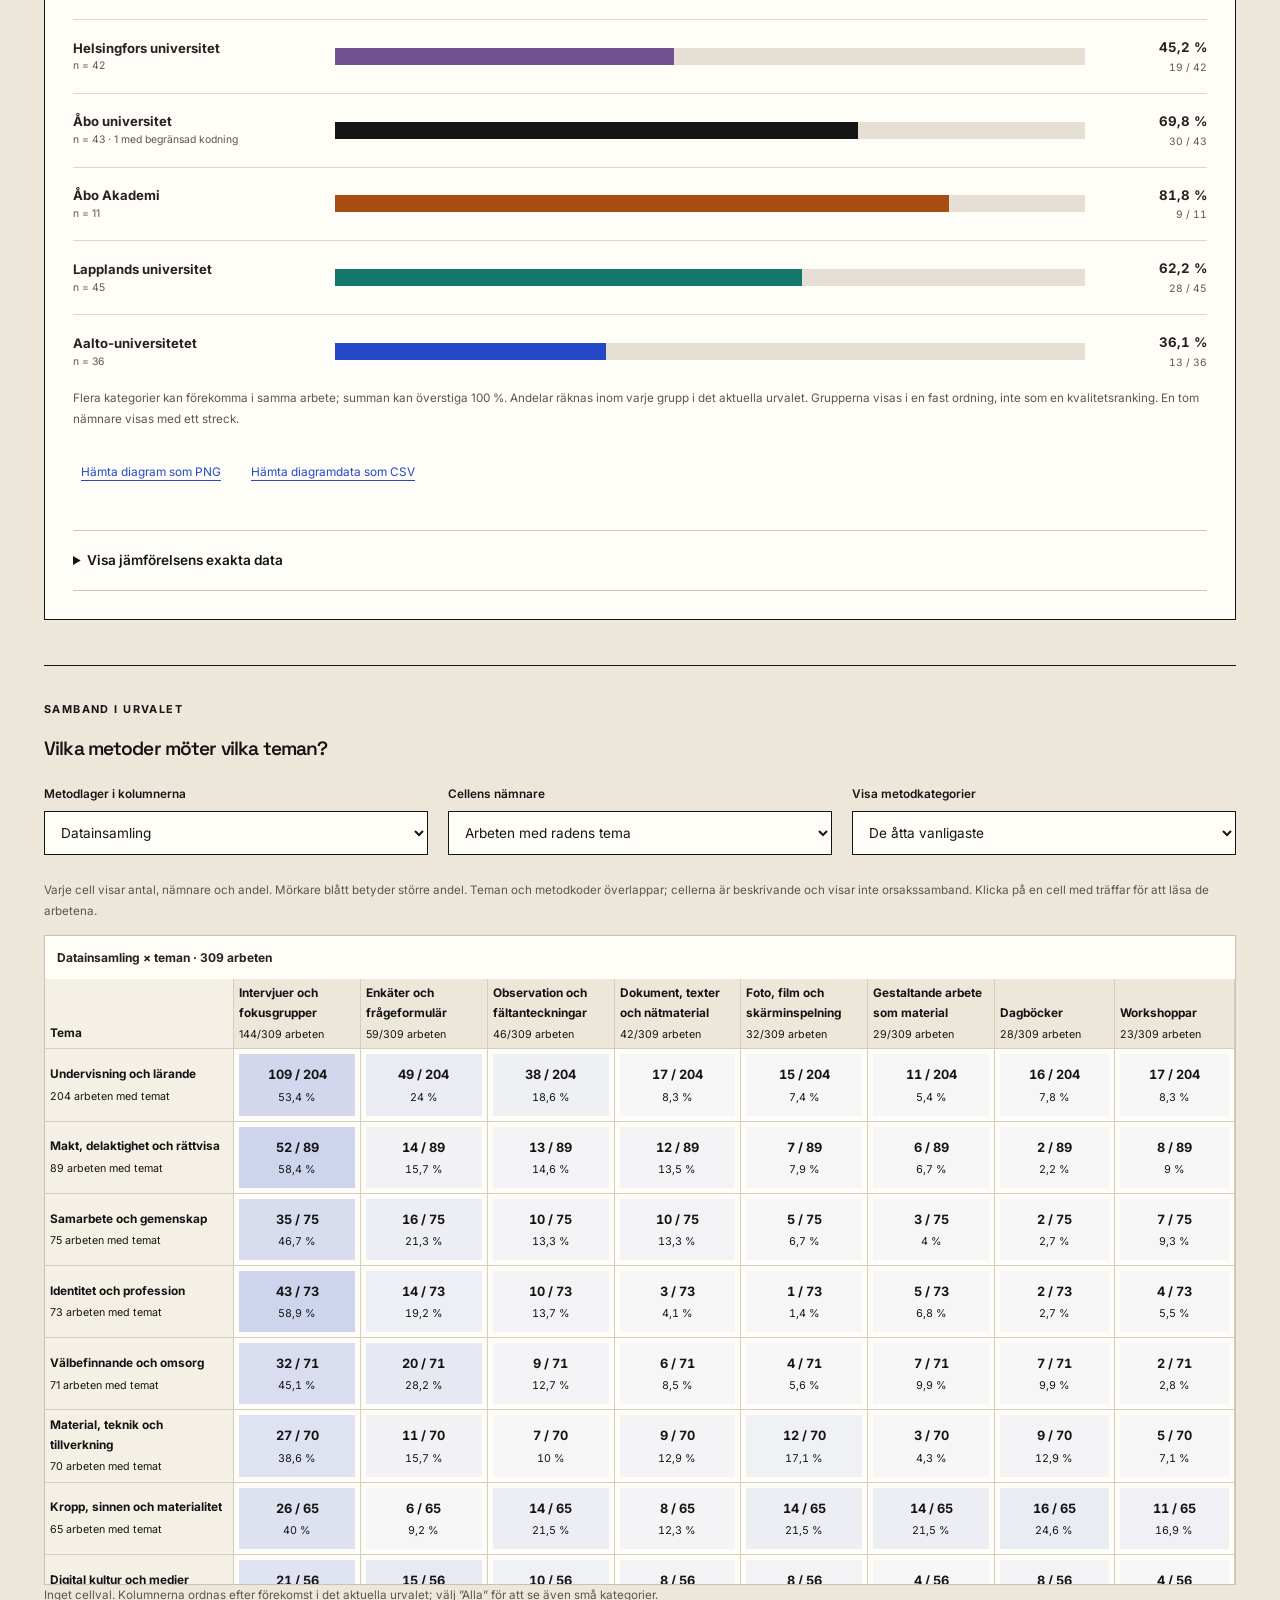
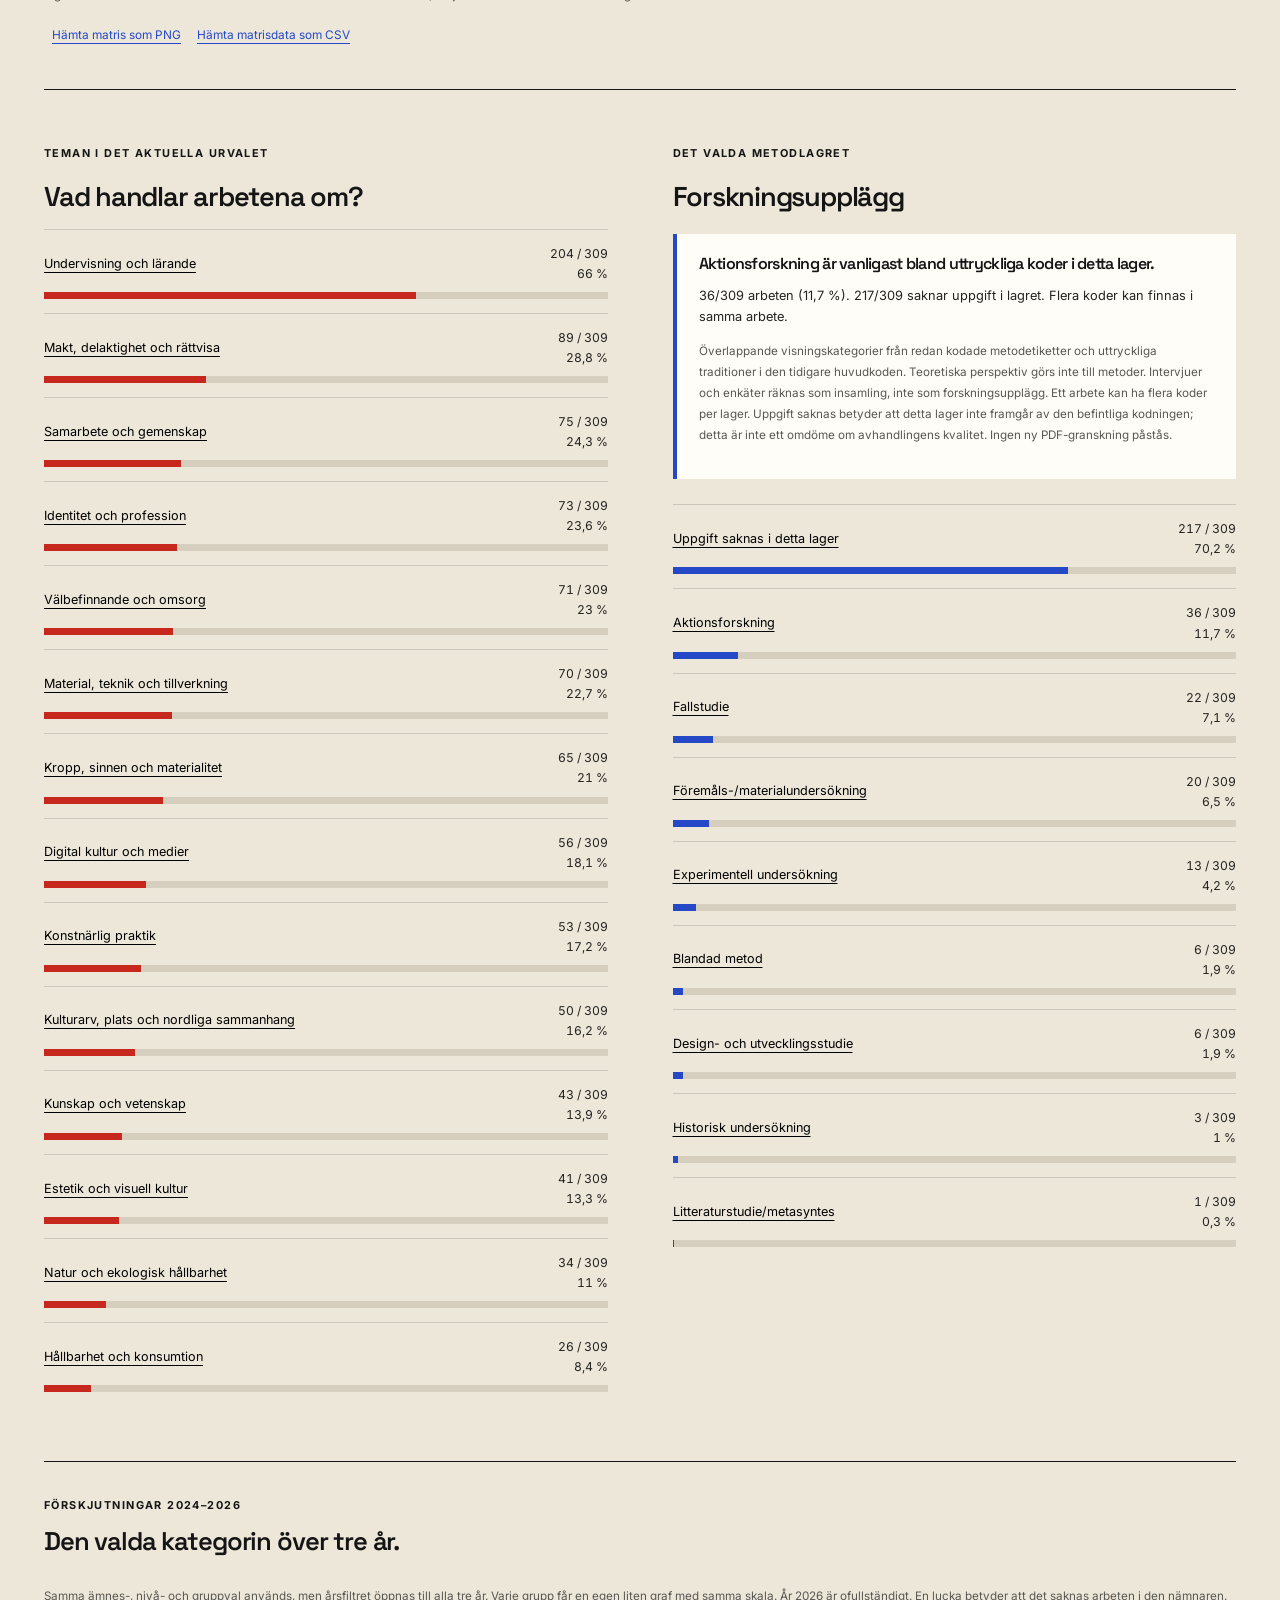
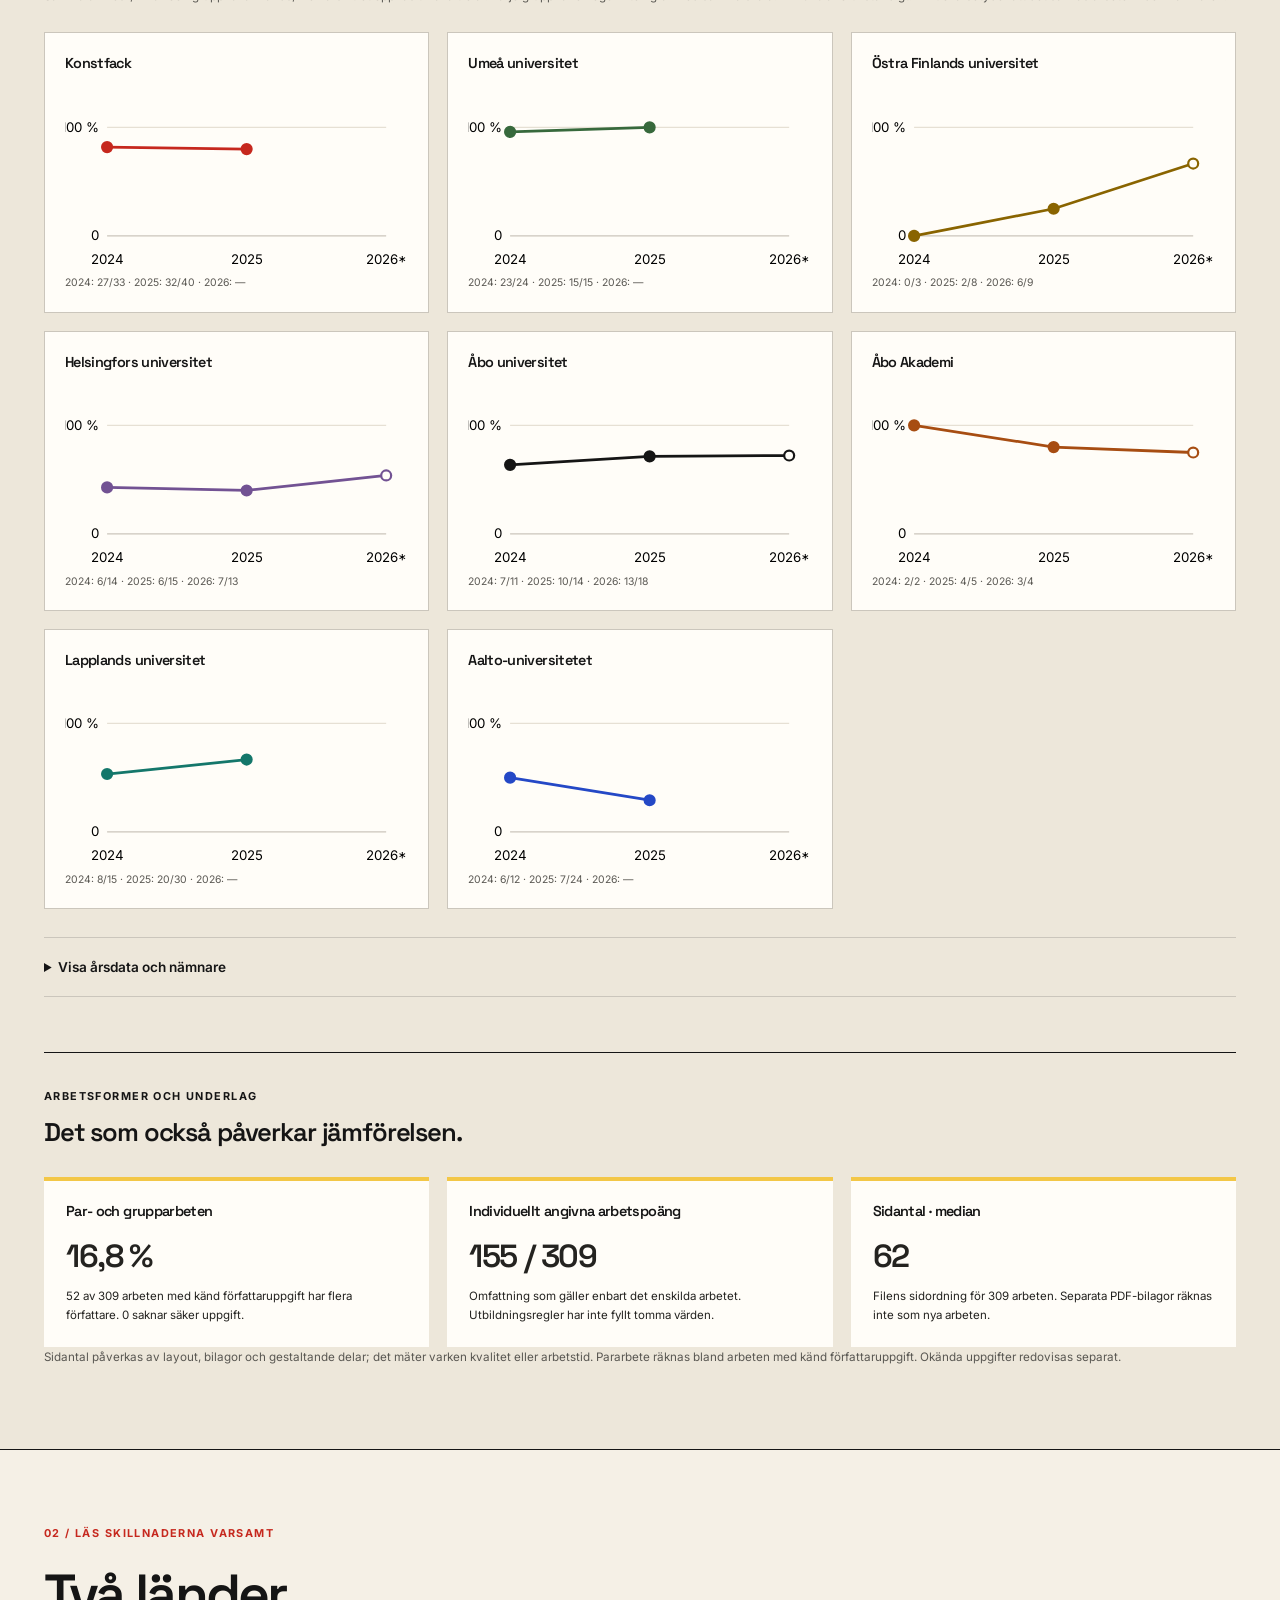
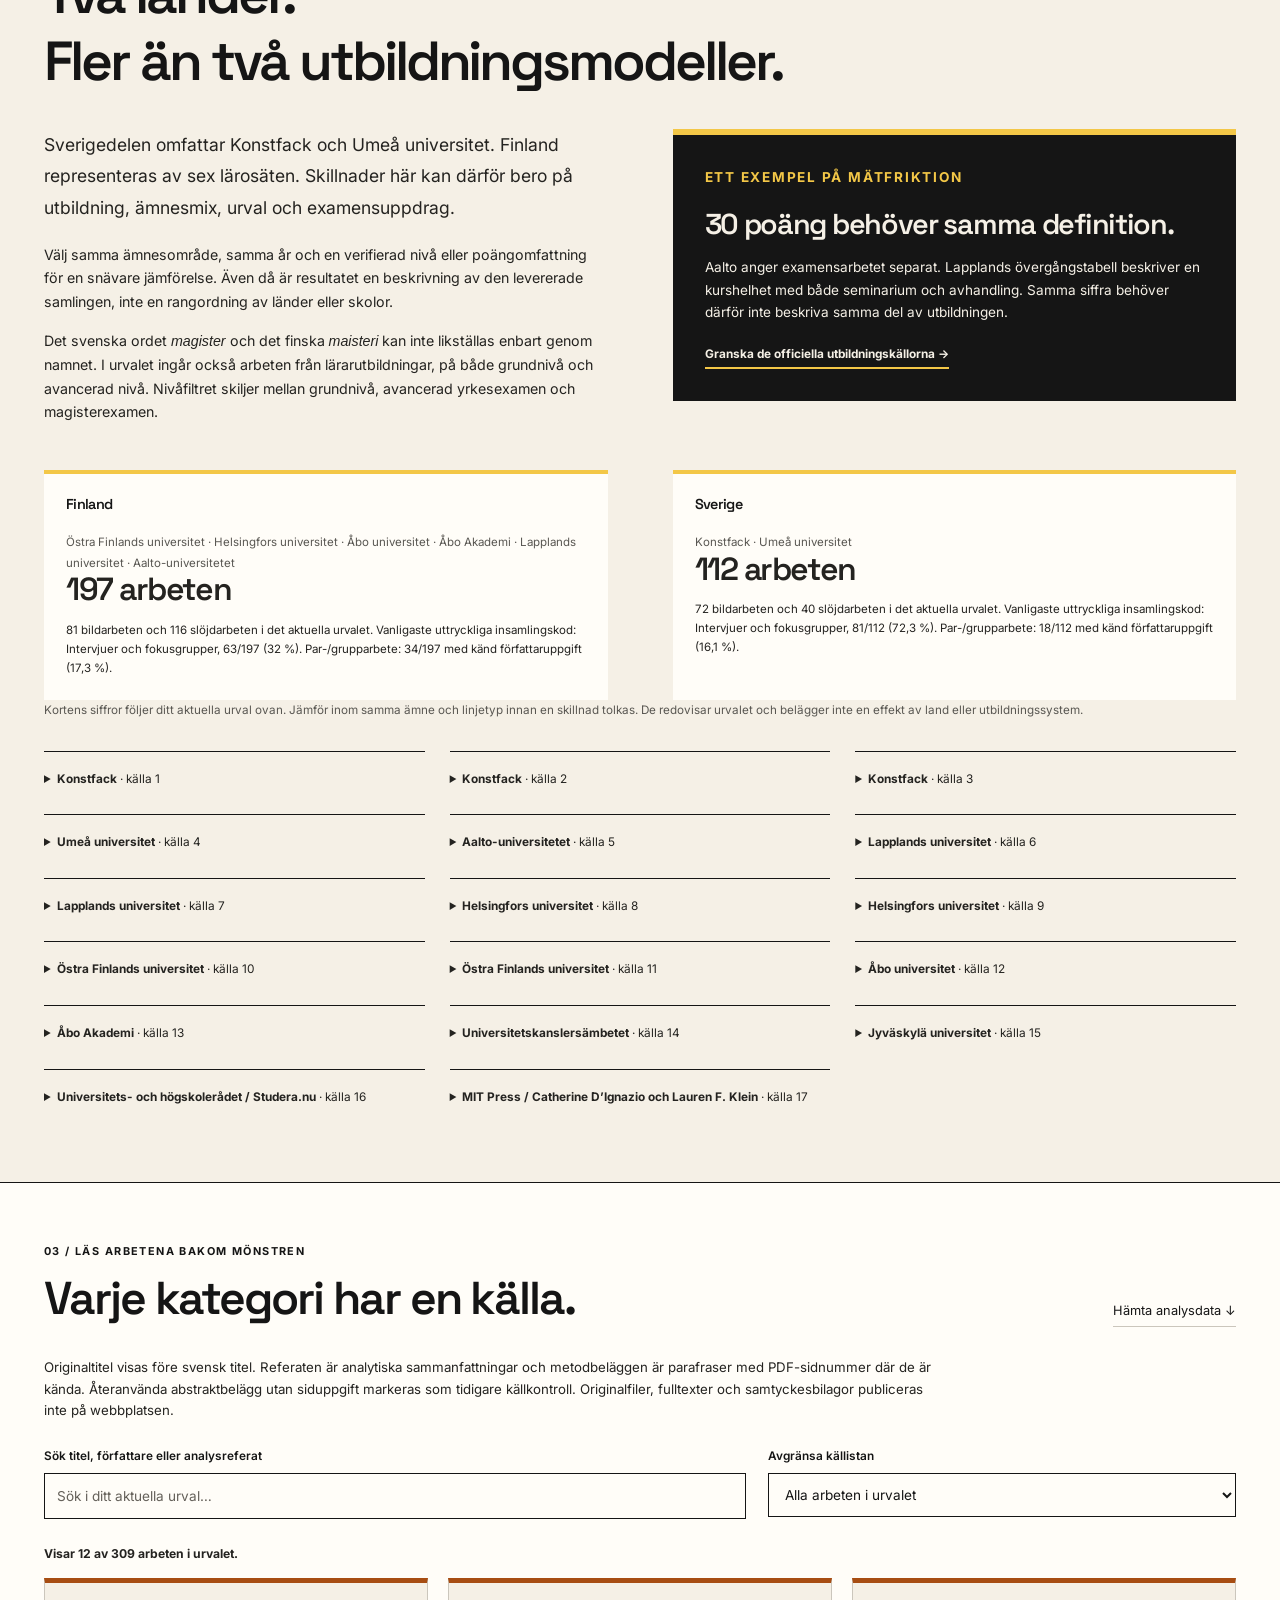
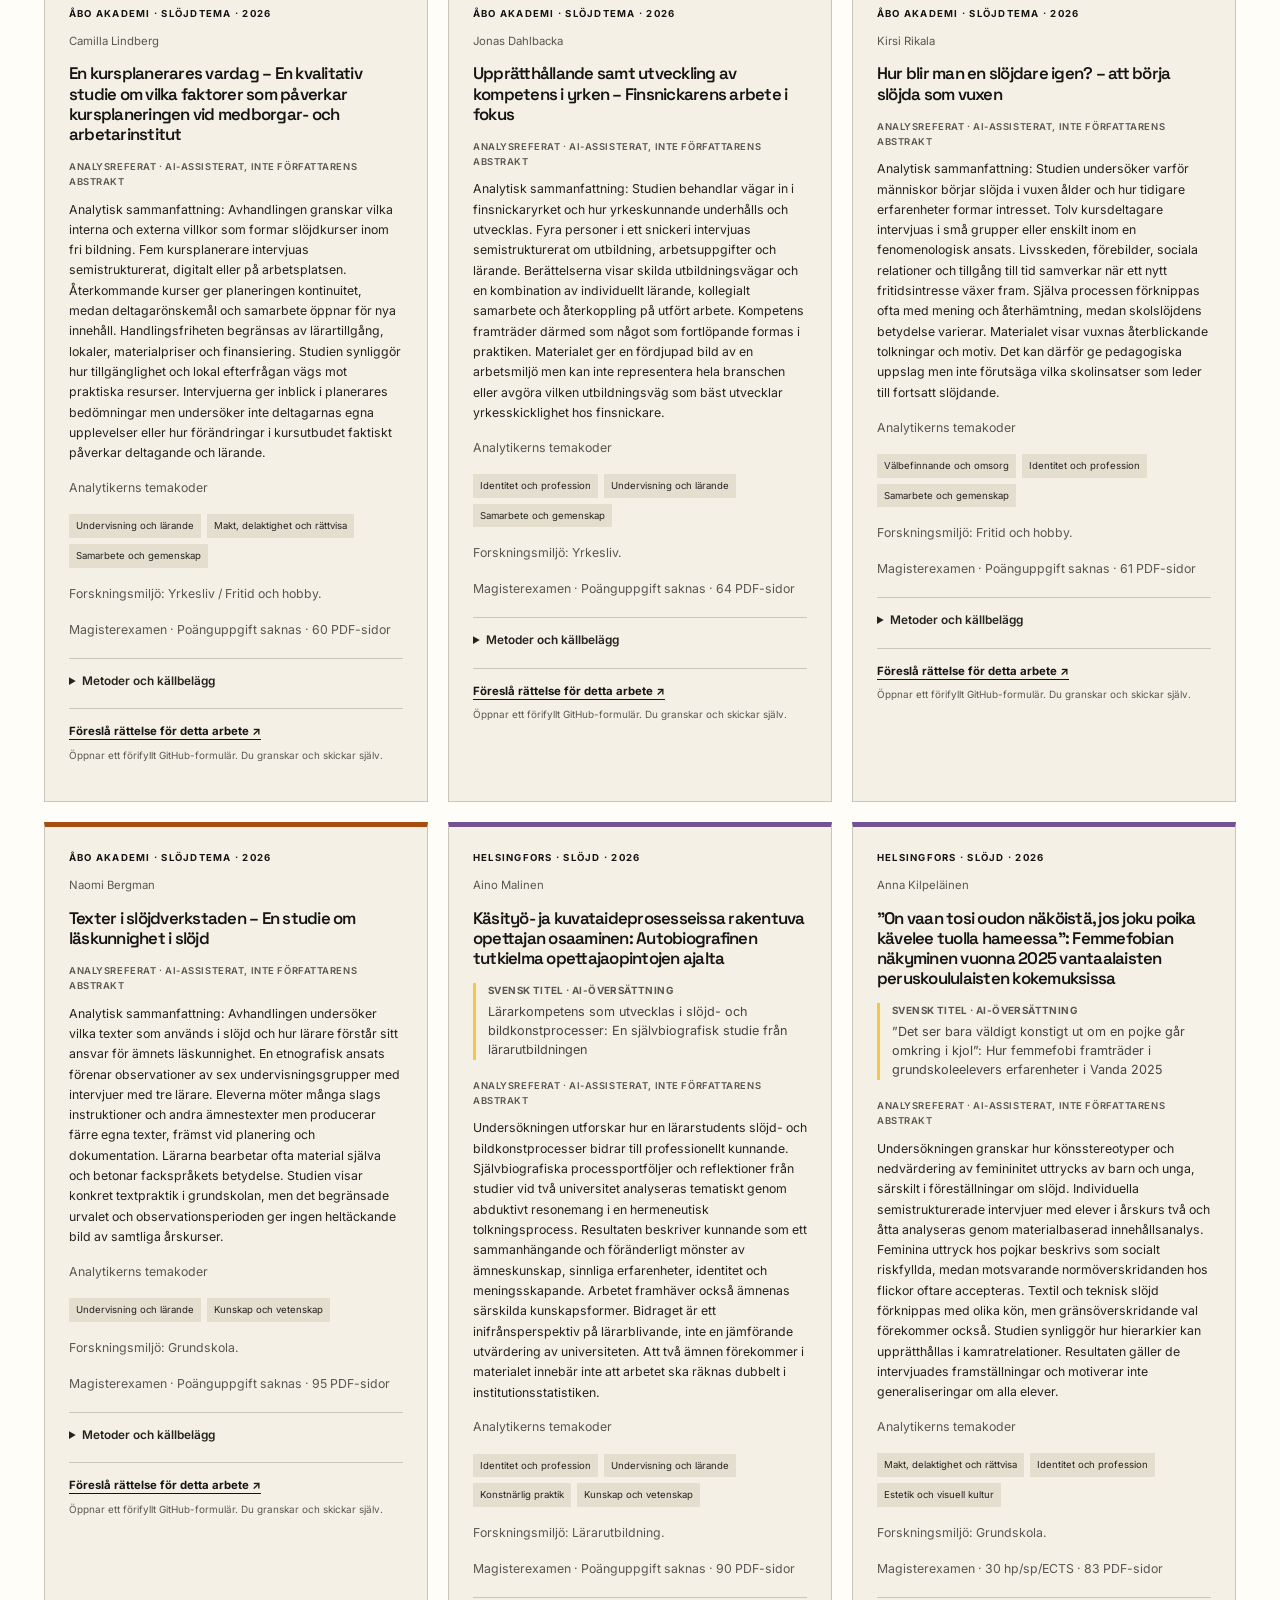
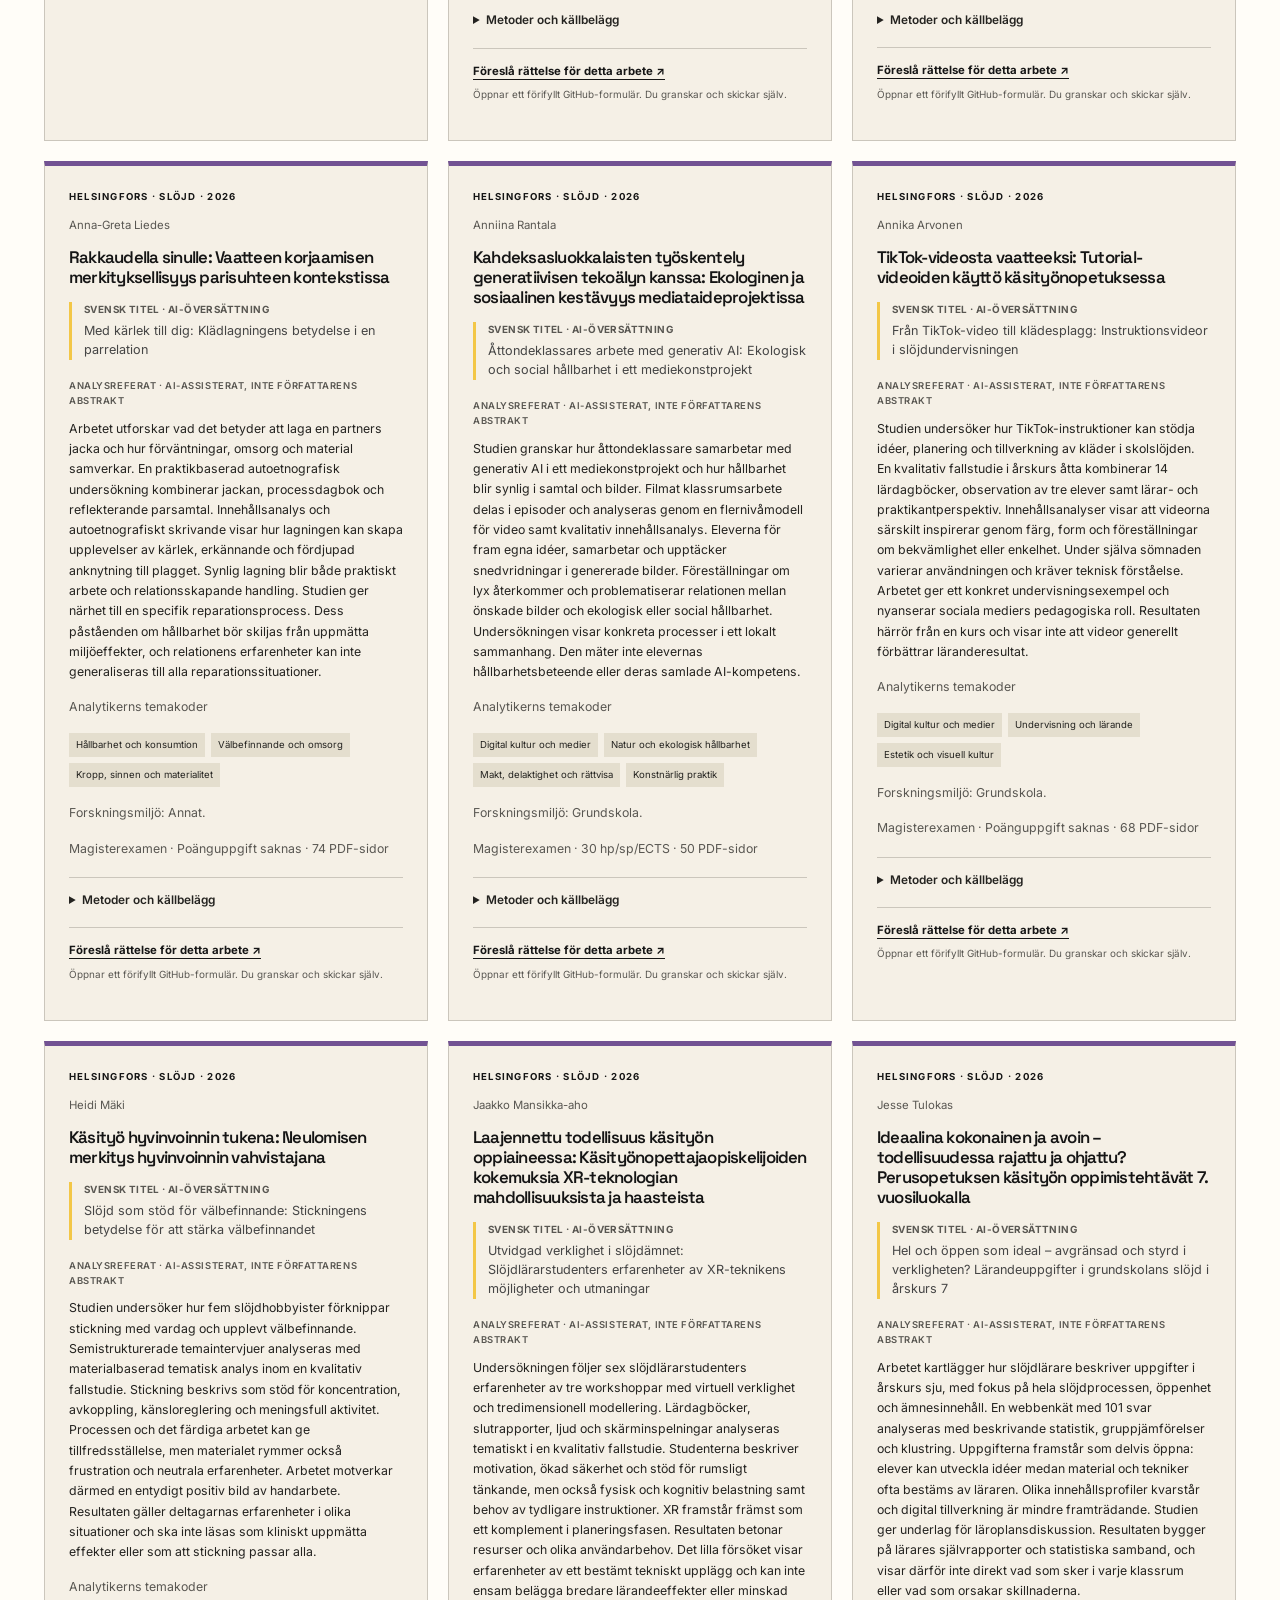
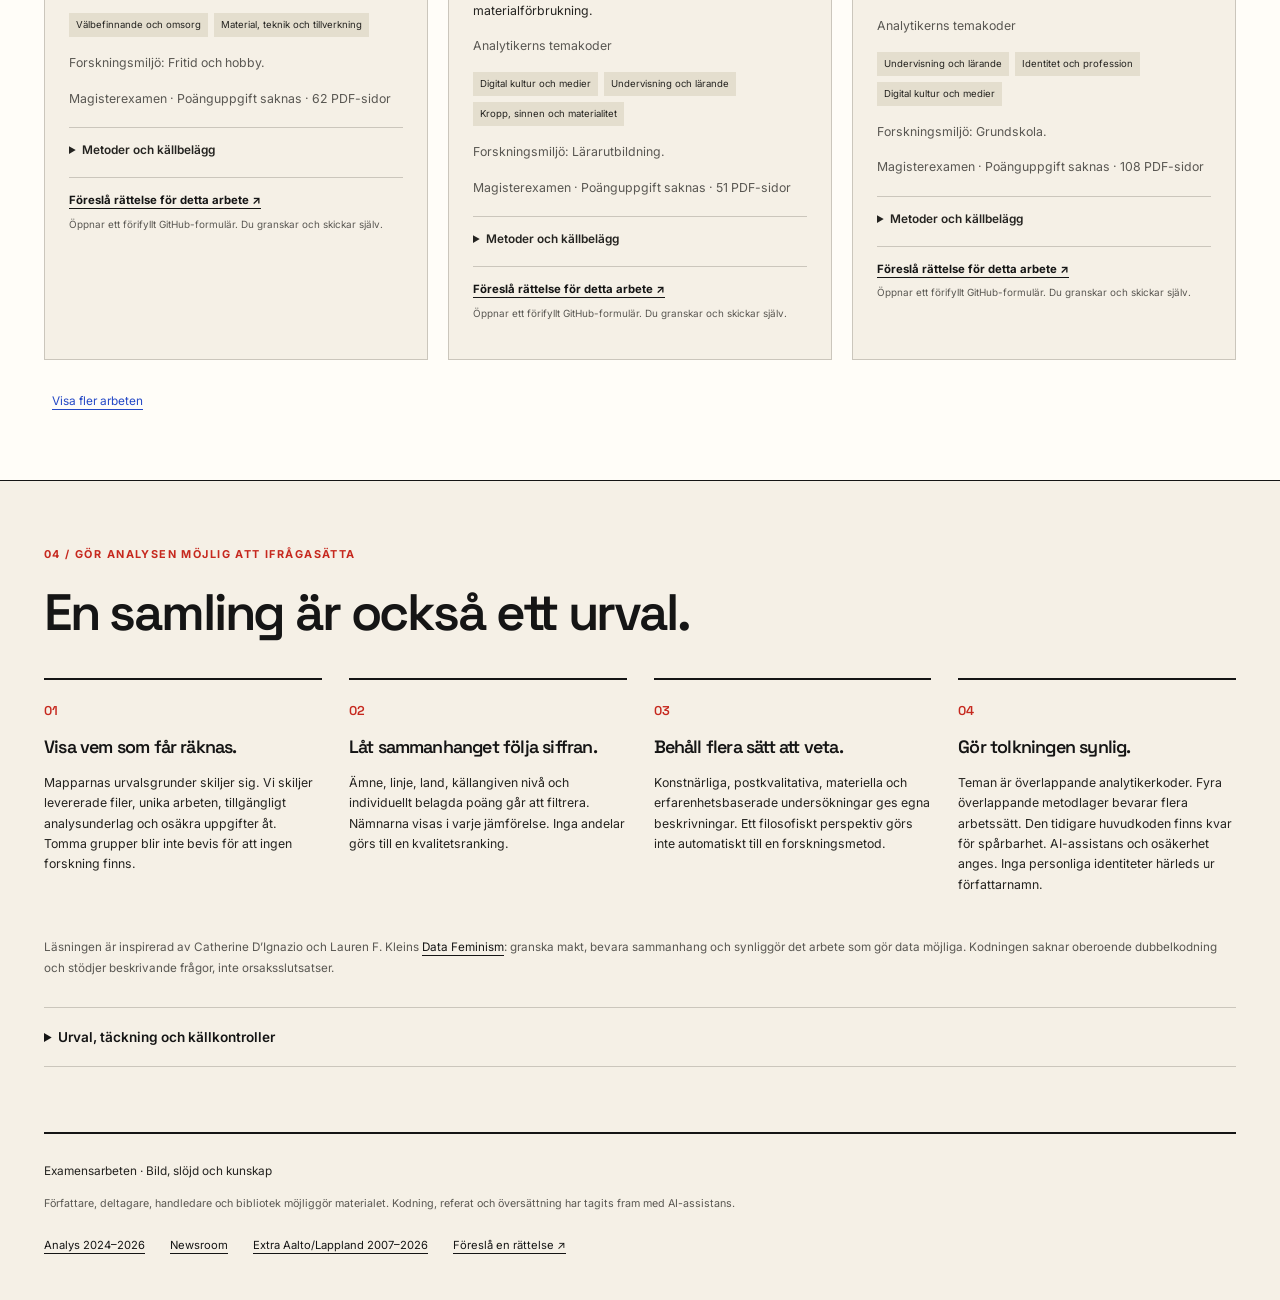
==== commit 2276ebbe: "Add Umeå art and craft education to the shared analysis" ====
--- a/docs/index.html
+++ b/docs/index.html
@@ -6,25 +6,25 @@
   <meta name="description" content="Jämför metoder, teman och forskningsmiljöer i examensarbeten i bild och slöjd 2024–2026. Jämför universitet, utbildningslinjer och sammanhang i Finland och Sverige.">
   <meta name="theme-color" content="#f5f0e6">
   <link rel="stylesheet" href="assets/style.css?v=2026-3"><link rel="stylesheet" href="assets/newsroom.css?v=20261109-v2d">
-  <link rel="stylesheet" href="assets/analysis-v2.css?v=20261109-v2d"><script type="module" src="assets/comparison.js?v=20261109-v2d"></script>
+  <link rel="stylesheet" href="assets/analysis-v2.css?v=20261109-v2d"><script type="module" src="assets/comparison.js?v=20261113"></script>
 </head>
 <body data-page="newsroom">
 <a class="skip" href="#main">Hoppa till innehållet</a>
 <header class="nr-header"><div class="nr-wrap nr-masthead"><a class="brand" href="./" aria-label="Examensarbeten, analysens startsida"><span class="brand-mark" aria-hidden="true">e.</span><span>Examensarbeten<small>Bild · slöjd · kunskap</small></span></a><nav aria-label="Huvudnavigation"><a href="./" aria-current="page">Analys 2024–2026</a><a href="newsroom.html">Newsroom</a><a href="historik.html">Extra Aalto/Lappland 2007–2026</a></nav></div></header>
 <main id="main">
 <div class="nr-wrap nr-dateline"><span>FINLAND × SVERIGE</span><span id="nr-updated">Analys 2024–2026</span><a href="#metod">Så har vi räknat ↗</a></div>
-<section class="nr-wrap nr-lead" aria-labelledby="nr-title"><div><p class="eyebrow nr-red">Startsida / Analys 2024–2026</p><h1 id="nr-title">Analys<br>2024–2026.</h1><p class="nr-deck">Jämför metoder, teman och forskningsmiljöer inom bild och slöjd. Välj universitet, utbildningslinjer och år – och granska arbetena bakom siffrorna.</p><div class="nr-scope-tags"><span>Nio utbildningslinjer</span><span>Sju lärosäten</span><span>Tre publiceringsår</span></div><a class="nr-cta" href="#jamfor">Börja jämföra <span aria-hidden="true">↘</span></a></div><aside class="nr-front-panel" aria-label="Materialet i korthet"><div class="nr-front-shapes" aria-hidden="true"><i></i><i></i><i></i></div><p class="eyebrow">I det levererade urvalet</p><div id="nr-hero-stats"><p>Materialet laddas…</p></div><p class="nr-fine">Ett arbete är analysenheten. Gemensamt författade arbeten räknas en gång. Antal arbeten är inte antal utexaminerade.</p></aside></section>
+<section class="nr-wrap nr-lead" aria-labelledby="nr-title"><div><p class="eyebrow nr-red">Startsida / Analys 2024–2026</p><h1 id="nr-title">Analys<br>2024–2026.</h1><p class="nr-deck">Jämför metoder, teman och forskningsmiljöer inom bild och slöjd. Välj universitet, utbildningslinjer och år – och granska arbetena bakom siffrorna.</p><div class="nr-scope-tags"><span id="nr-track-count" hidden></span><span>Tre årgångar</span></div><a class="nr-cta" href="#jamfor">Börja jämföra <span aria-hidden="true">↘</span></a></div><aside class="nr-front-panel" aria-label="Materialet i korthet"><div class="nr-front-shapes" aria-hidden="true"><i></i><i></i><i></i></div><p class="eyebrow">I det levererade urvalet</p><div id="nr-hero-stats"><p>Materialet laddas…</p></div><p class="nr-fine">Ett arbete är analysenheten. Gemensamt författade arbeten räknas en gång. Antal arbeten är inte antal utexaminerade.</p></aside></section>
 <aside class="nr-wrap nr-route-note"><p><strong>Vill du läsa vad som framträder?</strong> <a href="newsroom.html">Newsroom samlar iakttagelser för hela urvalet, varje år och ämnesområde →</a></p></aside>
 <div class="nr-sticky-bar"><div class="nr-wrap"><p id="nr-sticky-summary"></p><div><label for="nr-quick-subject">Ämne</label><select id="nr-quick-subject"><option value="all">Bild & slöjd</option><option value="bild">Bild</option><option value="slojd">Slöjd</option></select></div><div><label for="nr-quick-year">År</label><select id="nr-quick-year"></select></div><a href="#nr-filters">Alla filter ↗</a></div></div><section class="nr-explorer" id="jamfor" aria-labelledby="nr-explorer-title"><div class="nr-wrap"><div class="nr-section-heading"><div><p class="eyebrow nr-red">01 / Undersök själv</p><h2 id="nr-explorer-title">En jämförelse på dina villkor.</h2><nav class="nr-analysis-links" aria-label="Analysens delar"><a href="#nr-filters">Urval</a><a href="#nr-chart-title">Jämförelse</a><a href="#samband">Samband</a><a href="#nr-trend-charts">Årstrender</a><a href="#arbetena">Arbetena</a></nav></div><button type="button" class="quiet-button" id="nr-reset">Återställ urval</button></div>
 <form id="nr-filters"><div class="nr-filter-primary"><fieldset class="nr-button-group"><legend>Ämnesområde</legend><div><button type="button" data-subject="all" aria-pressed="true">Allt</button><button type="button" data-subject="bild" aria-pressed="false">Bild</button><button type="button" data-subject="slojd" aria-pressed="false">Slöjd</button></div></fieldset><div><label for="nr-grouping">Jämför</label><select id="nr-grouping"><option value="university">Sammanlagt per lärosäte</option><option value="track">Utbildningslinjer</option><option value="country">Landets del av urvalet</option></select></div><div><label for="nr-year">Publiceringsår</label><select id="nr-year"><option value="all">2024–2026 tillsammans</option><option value="2024">2024</option><option value="2025">2025</option><option value="2026">2026 · pågående år</option></select></div></div>
-<div class="nr-panel-controls"><div><label for="nr-balance">Årsjämförelsens underlag</label><select id="nr-balance"><option value="all">Alla levererade linjer</option><option value="common">Samma linjer varje år</option></select></div><div><label for="nr-period">Period för samma linjer</label><select id="nr-period"><option value="2024-2025">2024–2025</option><option value="2025-2026">2025–2026 · preliminärt</option><option value="2024-2026">2024–2026 · preliminärt</option></select></div></div><p id="nr-panel-note" class="nr-fine"></p><details class="nr-more-filters"><summary>Fler avgränsningar <span>lärosäte, linje, land, nivå och poäng</span></summary><div class="nr-filter-extra"><div><label for="nr-university">Lärosäte</label><select id="nr-university"><option value="all">Alla lärosäten</option></select></div><div><label for="nr-track">Utbildningslinje</label><select id="nr-track"><option value="all">Alla linjer i urvalet</option></select></div><div><label for="nr-country">Land</label><select id="nr-country"><option value="all">Finland och Sverige</option><option value="Finland">Finland</option><option value="Sverige">Sverige · Konstfack</option></select></div><div><label for="nr-degree">Källangiven examensnivå</label><select id="nr-degree"><option value="all">Alla nivåuppgifter</option><option value="advanced">Magister / avancerad yrkesexamen</option><option value="master">Magisterexamen</option><option value="advanced_professional">Avancerad yrkesexamen</option><option value="bachelor">Grundnivå</option><option value="unknown">Nivåuppgift saknas</option></select></div><div><label for="nr-credits">Individuellt verifierad omfattning</label><select id="nr-credits"><option value="all">Alla · även okänd omfattning</option><option value="15">15 hp/sp/ECTS · enbart arbetet</option><option value="30">30 hp/sp/ECTS · enbart arbetet</option><option value="40">40 hp/sp/ECTS · enbart arbetet</option><option value="combined">Belagd kombination: seminarium + avhandling</option><option value="unknown">Uppgift saknas</option></select></div></div><p class="nr-fine">Poäng tilldelas bara när det enskilda arbetet anger dem. Poäng för en kombination av seminarium och avhandling hålls isär från enbart avhandlingen. Saknade uppgifter betyder inte noll poäng.</p></details></form>
+<div class="nr-panel-controls"><div><label for="nr-balance">Årsjämförelsens underlag</label><select id="nr-balance"><option value="all">Alla levererade linjer</option><option value="common">Samma linjer varje år</option></select></div><div><label for="nr-period">Period för samma linjer</label><select id="nr-period"><option value="2024-2025">2024–2025</option><option value="2025-2026">2025–2026 · preliminärt</option><option value="2024-2026">2024–2026 · preliminärt</option></select></div></div><p id="nr-panel-note" class="nr-fine"></p><details class="nr-more-filters"><summary>Fler avgränsningar <span>lärosäte, linje, land, nivå och poäng</span></summary><div class="nr-filter-extra"><div><label for="nr-university">Lärosäte</label><select id="nr-university"><option value="all">Alla lärosäten</option></select></div><div><label for="nr-track">Utbildningslinje</label><select id="nr-track"><option value="all">Alla linjer i urvalet</option></select></div><div><label for="nr-country">Land</label><select id="nr-country"><option value="all">Finland och Sverige</option><option value="Finland">Finland</option><option value="Sverige">Sverige</option></select></div><div><label for="nr-degree">Källangiven nivå</label><select id="nr-degree"><option value="all">Alla nivåuppgifter</option><option value="advanced">Magister / avancerad yrkesexamen</option><option value="master">Magisterexamen</option><option value="advanced_professional">Avancerad yrkesexamen</option><option value="bachelor">Grundnivå</option><option value="unknown">Nivåuppgift saknas</option></select></div><div><label for="nr-credits">Individuellt verifierad omfattning</label><select id="nr-credits"><option value="all">Alla · även okänd omfattning</option><option value="15">15 hp/sp/ECTS · enbart arbetet</option><option value="30">30 hp/sp/ECTS · enbart arbetet</option><option value="40">40 hp/sp/ECTS · enbart arbetet</option><option value="combined">Belagd kombination: seminarium + avhandling</option><option value="unknown">Uppgift saknas</option></select></div></div><p class="nr-fine">Poäng tilldelas bara när det enskilda arbetet anger dem. Poäng för en kombination av seminarium och avhandling hålls isär från enbart avhandlingen. Saknade uppgifter betyder inte noll poäng.</p></details></form>
 <div class="nr-group-picker"><div><p>Vilka grupper vill du visa?</p><button type="button" id="nr-all-groups" class="quiet-button">Välj alla</button></div><div id="nr-groups"></div></div><p id="nr-selection" class="nr-selection" role="status" aria-live="polite"></p><div id="nr-scope-note" class="nr-notice"></div><div id="nr-data-status" class="nr-notice" hidden></div>
 <details class="nr-live-coverage" open><summary>Täckning: linjer × år</summary><p class="nr-fine">Antal arbeten efter aktuella ämnes-, grupp-, nivå- och poängval, före avgränsningen till gemensamma linjer. Filer anger leveransens mappår; arbeten följer kontrollerat källår. Detta är inte täckningsgrad för hela utbildningens produktion.</p><div id="nr-live-coverage" class="nr-table-scroll"></div></details><div class="nr-comparison"><div class="nr-chart-controls"><div><label for="nr-field">Jämför variabel</label><select id="nr-field"><option value="themes">Teman</option><option value="research_settings">Forskningsmiljö</option><optgroup label="Metodens fyra lager"><option value="approaches">Forskningsansats</option><option value="designs">Forskningsupplägg</option><option value="collection">Datainsamling</option><option value="analysis">Analysmetod</option></optgroup><optgroup label="Tidigare kodning, för spårbarhet"><option value="primary_method">Äldre huvudkod · en per arbete</option><option value="techniques">Äldre sammanlagda insamlings-/analyskoder</option></optgroup></select></div><div><label for="nr-category">Följ kategori</label><select id="nr-category"></select></div><fieldset class="nr-button-group nr-metric"><legend>Visa som</legend><div><button type="button" data-metric="percent" aria-pressed="true">Andel</button><button type="button" data-metric="count" aria-pressed="false">Antal</button></div></fieldset></div><details class="nr-layer-guide"><summary>Vad skiljer metodens fyra lager åt?</summary><p><strong>Ansats:</strong> hur kunskap förstås, exempelvis postkvalitativ eller fenomenologisk. <strong>Upplägg:</strong> hur undersökningen organiseras, exempelvis fallstudie eller aktionsforskning. <strong>Insamling:</strong> hur material blir till, exempelvis intervjuer och dagböcker. <strong>Analys:</strong> hur material bearbetas, exempelvis innehållsanalys eller diffraktiv läsning.</p><p>Konstbaserad aktionsforskning kan ge konstbaserad ansats och aktionsforskningsupplägg. Intervjuer kan samtidigt ingå som insamling. Flera koder per lager är möjliga; saknad uppgift är en egen kategori. Grupperingen använder redan kodade etiketter. Ingen ny oberoende granskning har gjorts.</p><p><a href="https://github.com/tdufva/examnesarbete/blob/main/docs/assets/method-layers.mjs">Se visningsregler och version ↗</a></p></details><h3 id="nr-chart-title"></h3><div id="nr-comparison-chart"></div><p class="nr-fine" id="nr-chart-note"></p><div class="nr-export-actions"><button type="button" id="nr-png" class="quiet-button">Hämta diagram som PNG</button><button type="button" id="nr-csv" class="quiet-button">Hämta diagramdata som CSV</button><span id="nr-export-status" role="status"></span></div><details id="nr-export-preview-panel" class="nr-export-preview" hidden><summary>Förhandsgranska skapad PNG</summary><img id="nr-export-preview" alt="Skapad jämförelsebild med källnot och nämnare"><a id="nr-export-save" download="examensarbeten-jamforelse.png">Spara den förhandsgranskade bilden ↓</a></details><details class="data-details"><summary>Visa jämförelsens exakta data</summary><div id="nr-comparison-table" class="nr-table-scroll"></div></details></div>
 <section class="nr-matrix-section" id="samband"><p class="eyebrow">Samband i urvalet</p><h3>Vilka metoder möter vilka teman?</h3><div class="nr-matrix-controls"><div><label for="nr-matrix-field">Metodlager i kolumnerna</label><select id="nr-matrix-field"><option value="collection">Datainsamling</option><option value="analysis">Analysmetod</option><option value="approaches">Forskningsansats</option><option value="designs">Forskningsupplägg</option></select></div><div><label for="nr-matrix-normalization">Cellens nämnare</label><select id="nr-matrix-normalization"><option value="theme">Arbeten med radens tema</option><option value="all">Alla arbeten i urvalet</option></select></div><div><label for="nr-matrix-limit">Visa metodkategorier</label><select id="nr-matrix-limit"><option value="8">De åtta vanligaste</option><option value="0">Alla · även små kategorier</option></select></div></div><p class="nr-fine">Varje cell visar antal, nämnare och andel. Mörkare blått betyder större andel. Teman och metodkoder överlappar; cellerna är beskrivande och visar inte orsakssamband. Klicka på en cell med träffar för att läsa de arbetena.</p><div id="nr-matrix" class="nr-matrix-scroll" tabindex="0" aria-label="Teman och metodlager, vågrätt rullbar tabell"></div><p id="nr-matrix-selection" class="nr-fine" role="status"></p><button type="button" id="nr-matrix-clear" class="quiet-button" hidden>Rensa cellval</button><button type="button" id="nr-matrix-png" class="quiet-button">Hämta matris som PNG</button><span id="nr-matrix-export-status" role="status"></span><details id="nr-matrix-preview-panel" class="nr-export-preview" hidden><summary>Förhandsgranska skapad matris-PNG</summary><img id="nr-matrix-preview" alt="Skapad matris med cellernas antal och nämnare"><a id="nr-matrix-save" download="examensarbeten-matris.png">Spara den förhandsgranskade bilden ↓</a></details><button type="button" id="nr-matrix-csv" class="quiet-button">Hämta matrisdata som CSV</button></section><div class="nr-two-columns nr-distributions"><section><p class="eyebrow">Teman i det aktuella urvalet</p><h3>Vad handlar arbetena om?</h3><div id="nr-theme-ranking"></div></section><section><p class="eyebrow">Det valda metodlagret</p><h3 id="nr-method-heading">Hur undersöks frågorna?</h3><div id="nr-method-reading" class="nr-reading"></div><div id="nr-method-ranking"></div></section></div>
 <section class="nr-trends"><div class="nr-section-heading"><div><p class="eyebrow">Förskjutningar 2024–2026</p><h3>Den valda kategorin över tre år.</h3></div></div><p class="nr-fine">Samma ämnes-, nivå- och gruppval används, men årsfiltret öppnas till alla tre år. Varje grupp får en egen liten graf med samma skala. År 2026 är ofullständigt. En lucka betyder att det saknas arbeten i den nämnaren.</p><div id="nr-trend-charts" class="nr-small-multiples"></div><details class="data-details"><summary>Visa årsdata och nämnare</summary><div id="nr-trend-table" class="nr-table-scroll"></div></details></section>
 <section class="nr-working-forms"><div class="nr-section-heading"><div><p class="eyebrow">Arbetsformer och underlag</p><h3>Det som också påverkar jämförelsen.</h3></div></div><div id="nr-working-forms"></div><p class="nr-fine">Sidantal påverkas av layout, bilagor och gestaltande delar; det mäter varken kvalitet eller arbetstid. Pararbete räknas bland arbeten med känd författaruppgift. Okända uppgifter redovisas separat.</p></section>
 </div></section>
-<section class="nr-wrap nr-countries" id="lander"><p class="eyebrow nr-red">02 / Läs skillnaderna varsamt</p><h2>Två länder.<br>Fler än två utbildningsmodeller.</h2><div class="nr-two-columns"><div><p class="nr-deck">Sverigedelen består av ett enda lärosäte: Konstfack. Finland representeras av sex lärosäten. Skillnader här kan därför bero på utbildning, ämnesmix, urval och examensuppdrag.</p><p>Välj samma ämnesområde, samma år och en verifierad nivå eller poängomfattning för en snävare jämförelse. Även då är resultatet en beskrivning av den levererade samlingen, inte en rangordning av länder eller skolor.</p><p>Det svenska ordet <em>magister</em> och det finska <em>maisteri</em> kan inte likställas enbart genom namnet. Konstfacks ämneslärarexamen är en avancerad yrkesexamen; den kallas inte automatiskt en generell masterexamen i analysen.</p></div><aside class="nr-context-card"><p class="eyebrow">Ett exempel på mätfriktion</p><h3>30 poäng behöver samma definition.</h3><p>Aalto anger examensarbetet separat. Lapplands övergångstabell beskriver en kurshelhet med både seminarium och avhandling. Samma siffra behöver därför inte beskriva samma del av utbildningen.</p><a class="text-link" href="#nr-context-sources">Granska de officiella utbildningskällorna →</a></aside></div><div id="nr-country-reading" class="nr-two-columns"></div><p class="nr-fine">Kortens siffror följer ditt aktuella urval ovan. Jämför inom samma ämne och linjetyp innan en skillnad tolkas. De redovisar urvalet och belägger inte en effekt av land eller utbildningssystem.</p><div id="nr-context-sources" class="nr-source-context"></div></section>
+<section class="nr-wrap nr-countries" id="lander"><p class="eyebrow nr-red">02 / Läs skillnaderna varsamt</p><h2>Två länder.<br>Fler än två utbildningsmodeller.</h2><div class="nr-two-columns"><div><p class="nr-deck">Sverigedelen omfattar Konstfack och Umeå universitet. Finland representeras av sex lärosäten. Skillnader här kan därför bero på utbildning, ämnesmix, urval och examensuppdrag.</p><p>Välj samma ämnesområde, samma år och en verifierad nivå eller poängomfattning för en snävare jämförelse. Även då är resultatet en beskrivning av den levererade samlingen, inte en rangordning av länder eller skolor.</p><p>Det svenska ordet <em>magister</em> och det finska <em>maisteri</em> kan inte likställas enbart genom namnet. I urvalet ingår också arbeten från lärarutbildningar, på både grundnivå och avancerad nivå. Nivåfiltret skiljer mellan grundnivå, avancerad yrkesexamen och magisterexamen.</p></div><aside class="nr-context-card"><p class="eyebrow">Ett exempel på mätfriktion</p><h3>30 poäng behöver samma definition.</h3><p>Aalto anger examensarbetet separat. Lapplands övergångstabell beskriver en kurshelhet med både seminarium och avhandling. Samma siffra behöver därför inte beskriva samma del av utbildningen.</p><a class="text-link" href="#nr-context-sources">Granska de officiella utbildningskällorna →</a></aside></div><div id="nr-country-reading" class="nr-two-columns"></div><p class="nr-fine">Kortens siffror följer ditt aktuella urval ovan. Jämför inom samma ämne och linjetyp innan en skillnad tolkas. De redovisar urvalet och belägger inte en effekt av land eller utbildningssystem.</p><div id="nr-context-sources" class="nr-source-context"></div></section>
 <section class="nr-evidence-section" id="arbetena"><div class="nr-wrap"><div class="nr-section-heading"><div><p class="eyebrow">03 / Läs arbetena bakom mönstren</p><h2>Varje kategori har en källa.</h2></div><a class="download-link" href="data/newsroom.json" download>Hämta analysdata ↓</a></div><p>Originaltitel visas före svensk titel. Referaten är analytiska sammanfattningar och metodbeläggen är parafraser med PDF-sidnummer där de är kända. Återanvända abstraktbelägg utan siduppgift markeras som tidigare källkontroll. Originalfiler, fulltexter och samtyckesbilagor publiceras inte på webbplatsen.</p><div class="nr-source-filters"><div><label for="nr-search">Sök titel, författare eller analysreferat</label><input id="nr-search" type="search" placeholder="Sök i ditt aktuella urval…"></div><div><label for="nr-evidence-filter">Avgränsa källistan</label><select id="nr-evidence-filter"><option value="all">Alla arbeten i urvalet</option><option value="category">Endast den valda kategorin</option><option value="matrix">Arbeten i vald matriscell</option><option value="limited">Arbeten med osäkrare metodunderlag</option></select></div></div><p id="nr-work-focus" class="nr-fine"></p><button type="button" id="nr-work-clear" class="quiet-button" hidden>Visa hela källurvalet</button><p id="nr-results-count" role="status" aria-live="polite"></p><div id="nr-work-list" class="nr-work-list"></div><button type="button" class="quiet-button" id="nr-more">Visa fler arbeten</button></div></section>
 <section class="nr-wrap nr-method" id="metod"><p class="eyebrow nr-red">04 / Gör analysen möjlig att ifrågasätta</p><h2>En samling är också ett urval.</h2><div class="nr-principles"><article><span>01</span><h3>Visa vem som får räknas.</h3><p>Mapparnas urvalsgrunder skiljer sig. Vi skiljer levererade filer, unika arbeten, tillgängligt analysunderlag och osäkra uppgifter åt. Tomma grupper blir inte bevis för att ingen forskning finns.</p></article><article><span>02</span><h3>Låt sammanhanget följa siffran.</h3><p>Ämne, linje, land, källangiven nivå och individuellt belagda poäng går att filtrera. Nämnarna visas i varje jämförelse. Inga andelar görs till en kvalitetsranking.</p></article><article><span>03</span><h3>Behåll flera sätt att veta.</h3><p>Konstnärliga, postkvalitativa, materiella och erfarenhetsbaserade undersökningar ges egna beskrivningar. Ett filosofiskt perspektiv görs inte automatiskt till en forskningsmetod.</p></article><article><span>04</span><h3>Gör tolkningen synlig.</h3><p>Teman är överlappande analytikerkoder. Fyra överlappande metodlager bevarar flera arbetssätt. Den tidigare huvudkoden finns kvar för spårbarhet. AI-assistans och osäkerhet anges. Inga personliga identiteter härleds ur författarnamn.</p></article></div><p class="nr-fine">Läsningen är inspirerad av Catherine D’Ignazio och Lauren F. Kleins <a href="https://data-feminism.mitpress.mit.edu/pub/frfa9szd/release/6" target="_blank" rel="noopener">Data Feminism</a>: granska makt, bevara sammanhang och synliggör det arbete som gör data möjliga. Kodningen saknar oberoende dubbelkodning och stödjer beskrivande frågor, inte orsaksslutsatser.</p><details class="data-details"><summary>Urval, täckning och källkontroller</summary><div id="nr-coverage-notes"></div><div id="nr-coverage-table" class="nr-table-scroll"></div><div id="nr-audit"></div></details></section>
 </main><footer class="nr-wrap nr-footer"><p>Examensarbeten · Bild, slöjd och kunskap</p><p>Författare, deltagare, handledare och bibliotek möjliggör materialet. Kodning, referat och översättning har tagits fram med AI-assistans.</p><div><a href="./">Analys 2024–2026</a><a href="newsroom.html">Newsroom</a><a href="historik.html">Extra Aalto/Lappland 2007–2026</a><a href="https://github.com/tdufva/examnesarbete/issues/new?template=korrigering.yml">Föreslå en rättelse ↗</a></div></footer>
